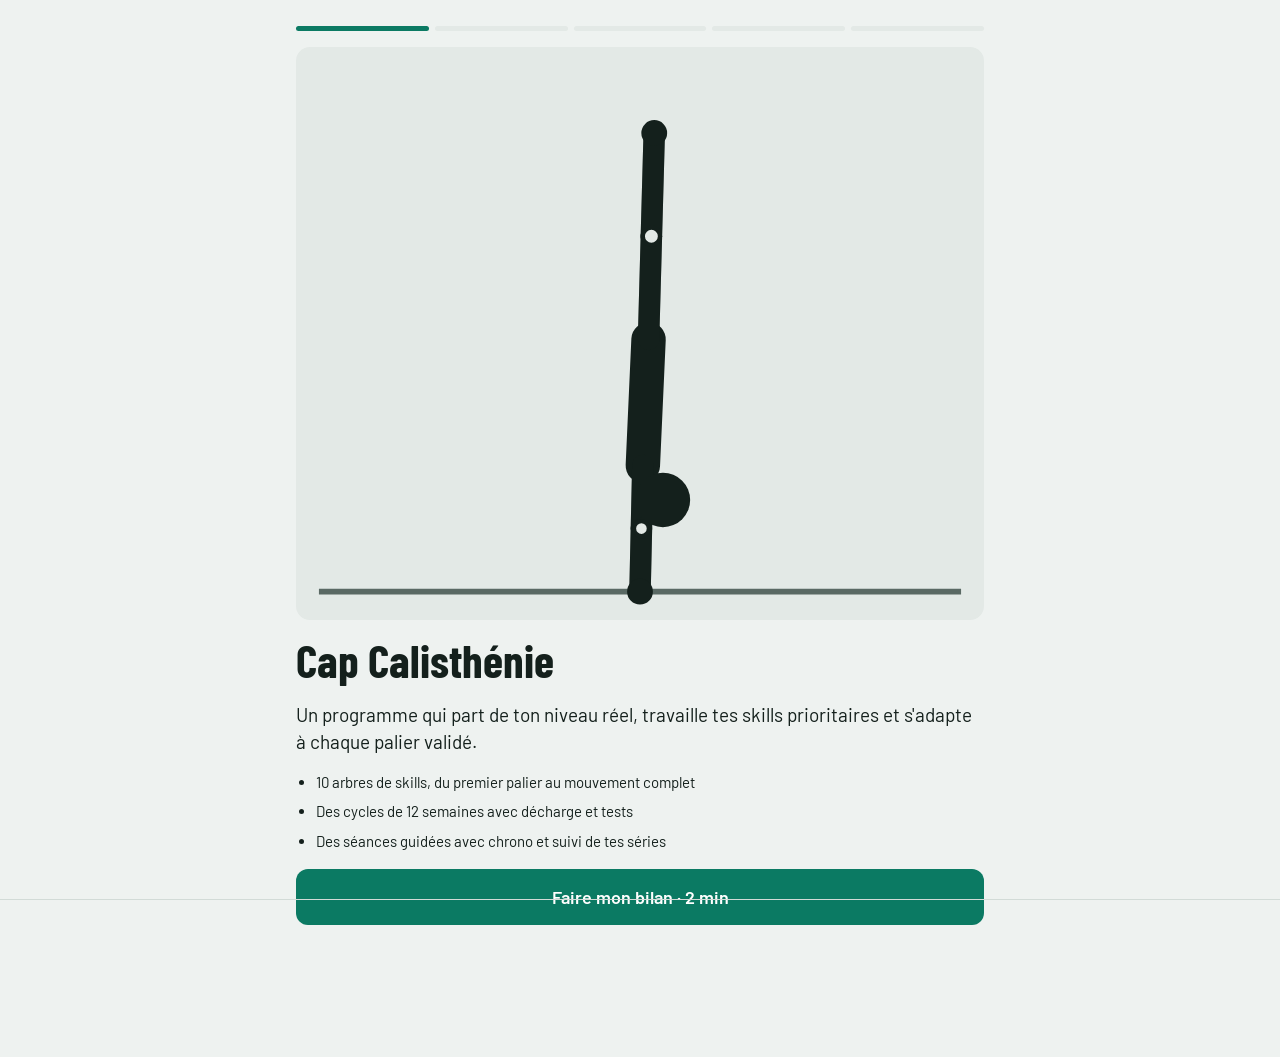
==== index.html @ 25a1e084 "Add animated companion pets with eggs and rarities 23 companions across six rarities (common to ulti" ====
<!doctype html>
<html lang="fr">
<head>
<meta charset="utf-8">
<meta name="viewport" content="width=device-width, initial-scale=1, viewport-fit=cover">
</head>
<body>
<title>Cap Calisthénie</title>
<meta name="description" content="Programme de calisthénie sur mesure : arbres de skills, cycles de 12 semaines et séances guidées.">
<link rel="preconnect" href="https://fonts.googleapis.com">
<link rel="preconnect" href="https://fonts.gstatic.com" crossorigin>
<link rel="stylesheet" href="https://fonts.googleapis.com/css2?family=Barlow+Condensed:wght@500;600;700&family=Barlow:wght@400;500;600&display=swap">
<style>
/* Thème : mode clair imposé, quel que soit le réglage de l'appareil.
   Layout : une colonne d'appli (max 720 px) centrée, barre d'onglets fixe en bas, écrans empilés en cartes. */
:root {
  --bg: #eef2f0; --surface: #ffffff; --sunk: #e3e9e6; --ink: #14201c; --muted: #5a6964; --line: #d2dbd7;
  --accent: #0b7a63; --accent-soft: #d5ece5; --on-accent: #ffffff; --warn: #b4532a; --warn-soft: #f6e3d9;
  --p1: #3f74c9; --p2: #0b8f75; --p3: #c98a1c; --p4: #cf4a3c; --p5: #7a4fc4;
  --font-display: "Barlow Condensed", "Arial Narrow", "Roboto Condensed", sans-serif;
  --font-body: "Barlow", "Segoe UI", system-ui, -apple-system, sans-serif;
  --r: 14px; --nav-h: 64px; --fig: var(--ink);
  color-scheme: light;
}
* { box-sizing: border-box; }
body { background: var(--bg); color: var(--ink); font-family: var(--font-body); font-size: 16px; line-height: 1.45; -webkit-tap-highlight-color: transparent; }
body.locked { overflow: hidden; }
h1, h2, h3 { font-family: var(--font-display); line-height: 1.05; margin: 0; text-wrap: balance; }
h1 { font-size: clamp(34px, 8vw, 46px); font-weight: 700; }
h2 { font-size: 28px; font-weight: 700; }
h3 { font-size: 21px; font-weight: 600; }
p { margin: 0; }
ul, ol { margin: 0; }
button { font: inherit; color: inherit; cursor: pointer; }
button:disabled { opacity: .4; cursor: default; }
:focus-visible { outline: 2px solid var(--accent); outline-offset: 2px; }
.num { font-family: var(--font-display); font-variant-numeric: tabular-nums; }
.muted { color: var(--muted); }
.small { font-size: 14px; }
.center { text-align: center; }
.eyebrow, .label { font-size: 12px; font-weight: 600; letter-spacing: .07em; text-transform: uppercase; color: var(--muted); }

#view { max-width: 720px; margin: 0 auto; padding-inline: 16px; padding-block: 18px calc(var(--nav-h) + 40px + env(safe-area-inset-bottom, 0px)); }
.screen { display: grid; gap: 18px; }
.screen.with-cta { padding-bottom: 90px; }
.top { display: grid; gap: 6px; }
.stack { display: grid; gap: 10px; align-content: start; }
.row-between { display: flex; justify-content: space-between; align-items: center; gap: 10px; flex-wrap: wrap; }
.card { background: var(--surface); border: 1px solid var(--line); border-radius: var(--r); padding: 16px; display: grid; gap: 12px; }
.card.left { text-align: left; }

/* Boutons */
.btn { border: 0; background: var(--accent); color: var(--on-accent); border-radius: 12px; padding: 11px 18px; font-weight: 600; font-size: 16px; }
.btn.big { padding: 15px 24px; font-size: 18px; }
.btn.small { padding: 7px 12px; font-size: 14px; border-radius: 9px; }
.btn.ghost { background: transparent; color: var(--ink); border: 1px solid var(--line); }
.btn.armed { background: var(--warn); color: #fff; border-color: var(--warn); }
.btn.danger { color: var(--warn); }
.link { border: 0; background: none; color: var(--accent); font-weight: 600; padding: 0; }
.back { justify-self: start; border: 0; background: none; color: var(--accent); font-weight: 600; font-size: 16px; padding: 4px 0; }
.icon-btn { width: 44px; height: 44px; flex: none; border-radius: 12px; border: 1px solid var(--line); background: var(--surface); font-size: 20px; display: grid; place-items: center; }
.icon-btn.armed { width: auto; padding: 0 12px; font-size: 14px; font-weight: 600; background: var(--warn); color: #fff; border-color: var(--warn); }
.ghost-sp { visibility: hidden; }
.hero-actions { display: flex; flex-wrap: wrap; gap: 10px; }
.cta { position: fixed; left: 0; right: 0; bottom: calc(var(--nav-h) + env(safe-area-inset-bottom, 0px)); padding: 12px 16px; display: flex; gap: 10px; justify-content: center; background: linear-gradient(transparent, var(--bg) 30%); z-index: 5; }
.cta .btn { white-space: nowrap; }
.cta .btn.big { flex: 0 1 420px; }
.cta .btn.ghost { background: var(--surface); }

/* Étiquettes (un seul composant) */
.tags { display: flex; flex-wrap: wrap; gap: 5px; }
.tag { display: inline-flex; align-items: center; font-size: 12px; font-weight: 600; padding: 2px 8px; border-radius: 6px; background: var(--sunk); color: var(--muted); white-space: nowrap; }
.tag.accent { background: var(--accent-soft); color: var(--accent); }
.tag.warn { background: var(--warn-soft); color: var(--warn); }
.tag.ok { background: var(--accent); color: var(--on-accent); }
.note-box { background: var(--accent-soft); border-radius: 10px; padding: 10px 12px; font-size: 14px; }

/* Puces de filtre */
.filters { display: flex; flex-wrap: wrap; gap: 6px; }
.chip-btn { border: 1px solid var(--line); background: var(--surface); border-radius: 99px; padding: 6px 13px; font-size: 14px; font-weight: 500; }
.chip-btn.on { background: var(--ink); border-color: var(--ink); color: var(--bg); }
.seg { display: inline-flex; padding: 3px; gap: 2px; background: var(--sunk); border-radius: 10px; justify-self: start; }
.seg button { white-space: nowrap; border: 0; background: transparent; border-radius: 8px; padding: 6px 14px; font-family: var(--font-display); font-size: 18px; font-weight: 600; color: var(--muted); }
.seg button.on { background: var(--surface); color: var(--ink); box-shadow: 0 1px 2px color-mix(in srgb, var(--ink) 15%, transparent); }

/* Figures */
.thumb { width: 64px; height: 54px; flex: none; border-radius: 10px; background: var(--sunk); overflow: hidden; }
.thumb.sm { width: 76px; height: 64px; }
.thumb.xs { width: 48px; height: 40px; border-radius: 8px; }
.thumb .fig { width: 100%; height: 100%; display: block; }
.big-fig { width: 100%; max-width: 100%; background: var(--sunk); border-radius: var(--r); overflow: hidden; }
.big-fig.card { padding: 0; }
.big-fig .fig { width: 100%; height: auto; aspect-ratio: 6 / 5; display: block; }
.fig .pr { stroke: var(--muted); stroke-width: 2; fill: none; }
.fig .prf { fill: var(--line); stroke: var(--muted); stroke-width: 1.5; }
.fig .lb { stroke: var(--fig); stroke-linecap: round; stroke-width: 7; opacity: .35; }
.fig .lf { stroke: var(--fig); stroke-linecap: round; stroke-width: 7; }
.fig .tr { stroke: var(--fig); stroke-linecap: round; stroke-width: 10; }
.fig .hd { fill: var(--fig); }
.fig .jf { fill: var(--fig); }
.fig .jb { fill: var(--fig); opacity: .35; }
.fig .jn { fill: var(--sunk); stroke: var(--fig); stroke-width: 1.5; }
.fig .lf, .fig .lb { stroke-width: 7.5; }
.fig .tr { stroke-width: 12; }
.segs { display: grid; grid-template-columns: repeat(var(--n), minmax(0, 1fr)); gap: 3px; }
.segs i { height: 6px; border-radius: 3px; background: var(--sunk); }
.segs i.on { background: var(--accent); }
.segs i.cur { background: repeating-linear-gradient(135deg, var(--accent) 0 3px, var(--accent-soft) 3px 6px); }

/* Aujourd'hui */
.weekstrip { display: grid; grid-template-columns: repeat(7, minmax(0, 1fr)); gap: 6px; }
.ws-day { border: 0; background: none; display: grid; justify-items: center; gap: 4px; padding: 4px 0; }
.ws-l { font-size: 12px; font-weight: 600; color: var(--muted); }
.ws-dot { width: 34px; height: 34px; border-radius: 50%; display: grid; place-items: center; font-size: 14px; font-weight: 700; color: var(--muted); background: transparent; }
.ws-day.train .ws-dot { background: var(--sunk); color: var(--ink); }
.ws-day.ok .ws-dot { background: var(--accent); color: var(--on-accent); }
.ws-day.today .ws-dot { box-shadow: 0 0 0 2px var(--bg), 0 0 0 4px var(--accent); }
.ws-day.today .ws-l { color: var(--accent); }
.hero { gap: 10px; border-color: color-mix(in srgb, var(--accent) 40%, var(--line)); }
.hero h2 { font-size: 34px; }
.hero.rest { border-color: var(--line); }
.mini { list-style: none; padding: 0; display: grid; gap: 0; border-top: 1px solid var(--line); }
.mini li { display: flex; justify-content: space-between; gap: 12px; padding: 8px 0; border-bottom: 1px solid var(--line); font-size: 15px; }
.mini li b { font-size: 18px; white-space: nowrap; }
.next { display: grid; gap: 6px; border-top: 1px solid var(--line); padding-top: 12px; }
.next > b { font-size: 18px; }
.prio-list { display: grid; gap: 8px; }
.prio, .tcard { display: flex; gap: 12px; align-items: center; text-align: left; border: 1px solid var(--line); background: var(--surface); border-radius: var(--r); padding: 10px; width: 100%; }
.prio-txt, .tc-txt { display: grid; gap: 3px; flex: 1; min-width: 0; }
.prio-txt b, .tc-txt b { font-size: 17px; }
.journal { padding-left: 18px; display: grid; gap: 4px; font-size: 15px; }

/* Plan */
.cycle { display: grid; grid-template-columns: repeat(12, minmax(0, 1fr)); gap: 3px; }
.cy { position: relative; height: 38px; border: 0; border-radius: 6px; padding: 0; background: color-mix(in srgb, var(--pc) 20%, var(--surface)); font-family: var(--font-display); font-size: 15px; font-weight: 600; color: var(--ink); }
.cy.dl { background: repeating-linear-gradient(135deg, color-mix(in srgb, var(--pc) 20%, var(--surface)) 0 4px, var(--surface) 4px 8px); }
.cy.sel { background: var(--pc); color: var(--surface); }
.cy.now::after { content: ""; position: absolute; left: 50%; bottom: -6px; width: 5px; height: 5px; margin-left: -2.5px; border-radius: 50%; background: var(--ink); }
.legend { display: flex; flex-wrap: wrap; gap: 4px 14px; font-size: 13px; color: var(--muted); }
.legend span { display: inline-flex; align-items: center; gap: 6px; }
.legend i { width: 11px; height: 11px; border-radius: 3px; background: var(--pc); display: inline-block; }
.legend i.stripe { background: repeating-linear-gradient(135deg, var(--muted) 0 2px, transparent 2px 4px); }
.phase-txt { display: grid; gap: 2px; }
.daylist { display: grid; gap: 6px; }
.dayrow { display: flex; align-items: center; gap: 12px; text-align: left; width: 100%; border: 1px solid var(--line); background: var(--surface); border-radius: 12px; padding: 12px; }
.dayrow.rest { background: transparent; border-style: dashed; padding: 8px 12px; }
.dayrow.today { border-color: var(--accent); box-shadow: inset 0 0 0 1px var(--accent); }
.dr-date { width: 54px; flex: none; display: grid; }
.dr-date b { font-family: var(--font-display); font-size: 18px; text-transform: uppercase; }
.dr-date span { font-size: 12px; color: var(--muted); }
.dr-main { flex: 1; min-width: 0; display: grid; gap: 2px; }
.dr-main b { font-size: 17px; }
.dr-main .small { overflow: hidden; text-overflow: ellipsis; white-space: nowrap; }
.dr-end { display: flex; align-items: center; gap: 8px; }
.chev { font-size: 22px; color: var(--muted); }

/* Lignes d'exercice */
.xlist { display: grid; gap: 8px; }
.xrow { background: var(--surface); border: 1px solid var(--line); border-radius: 12px; }
.xrow.defi { background: var(--accent-soft); border-color: transparent; }
.xrow summary { list-style: none; display: flex; gap: 12px; align-items: center; padding: 10px; cursor: pointer; }
.xrow summary::-webkit-details-marker { display: none; }
.xmain { flex: 1; min-width: 0; display: grid; gap: 3px; }
.xname { font-size: 16px; font-weight: 600; }
.last { font-size: 13px; color: var(--accent); font-weight: 500; }
.xdose { font-size: 24px; font-weight: 700; white-space: nowrap; text-align: right; }
.xmore { padding: 0 12px 12px 86px; display: grid; gap: 8px; font-size: 15px; }
.xmore ul { padding-left: 18px; }
.row-actions { display: flex; flex-wrap: wrap; gap: 8px; }

/* Skills */
.tree-grid { display: grid; grid-template-columns: repeat(auto-fill, minmax(300px, 1fr)); gap: 8px; }
.tcard.focus { border-color: var(--accent); }
.tree-hero { grid-template-columns: minmax(0, 1fr) minmax(0, 1fr); align-items: center; }
.std { display: grid; gap: 0; }
.std b { font-size: 26px; }
.steps { list-style: none; padding: 0; display: grid; gap: 6px; }
.steps li { display: flex; gap: 12px; align-items: center; background: var(--surface); border: 1px solid var(--line); border-radius: 12px; padding: 8px 10px; }
.steps li.ok { opacity: .7; }
.steps li.cur { border-color: var(--accent); box-shadow: inset 0 0 0 1px var(--accent); }
.st-txt { flex: 1; min-width: 0; display: grid; }

/* Exercices */
.search { width: 100%; font: inherit; padding: 12px 14px; border: 1px solid var(--line); border-radius: 12px; background: var(--surface); color: var(--ink); }
.ex-grid { display: grid; grid-template-columns: repeat(auto-fill, minmax(150px, 1fr)); gap: 8px; }
.ex-card { display: grid; gap: 4px; text-align: left; border: 1px solid var(--line); background: var(--surface); border-radius: 12px; padding: 8px 8px 10px; align-content: start; }
.ex-card .thumb { width: 100%; height: auto; aspect-ratio: 6 / 5; }
.ex-card b { font-size: 15px; line-height: 1.2; }
.cues-list { padding-left: 20px; display: grid; gap: 4px; }
.gloss { margin: 0; display: grid; gap: 2px; }
.gloss dt { font-weight: 600; margin-top: 8px; }
.gloss dd { margin: 0; color: var(--muted); font-size: 15px; }

/* Profil */
.field { display: grid; gap: 6px; }
.field-row { display: flex; flex-wrap: wrap; gap: 14px; }
.field input { font: inherit; padding: 9px 12px; border: 1px solid var(--line); border-radius: 10px; background: var(--surface); color: var(--ink); max-width: 200px; }
.how { padding-left: 20px; display: grid; gap: 8px; font-size: 15px; }

/* Bilan */
.onb { gap: 16px; padding-bottom: 20px; }
.onb-dots { display: flex; gap: 6px; }
.onb-dots i { height: 5px; flex: 1; border-radius: 3px; background: var(--sunk); }
.onb-dots i.on { background: var(--accent); }
.lead { font-size: 19px; }
.goal-grid { display: grid; grid-template-columns: repeat(auto-fill, minmax(150px, 1fr)); gap: 8px; }
.goal-card { position: relative; display: grid; gap: 4px; text-align: left; border: 2px solid var(--line); background: var(--surface); border-radius: 14px; padding: 8px 8px 10px; }
.goal-card .thumb { width: 100%; height: auto; aspect-ratio: 6 / 5; }
.goal-card.on { border-color: var(--accent); background: var(--accent-soft); }
.goal-card .tick { position: absolute; top: 8px; right: 8px; width: 26px; height: 26px; border-radius: 50%; background: var(--accent); color: var(--on-accent); display: grid; place-items: center; font-weight: 700; }
.opt-list { display: grid; gap: 8px; }
.opt { display: grid; gap: 2px; text-align: left; border: 2px solid var(--line); background: var(--surface); border-radius: 14px; padding: 14px; }
.opt.on { border-color: var(--accent); background: var(--accent-soft); }
.opt b { font-size: 18px; }
.lvl-pick { display: grid; gap: 8px; background: var(--surface); border: 1px solid var(--line); border-radius: var(--r); padding: 12px; }
.pick-row { display: flex; gap: 6px; overflow-x: auto; padding-bottom: 4px; scrollbar-width: thin; }
.pick { flex: none; display: grid; gap: 1px; text-align: left; border: 1px solid var(--line); background: var(--bg); border-radius: 10px; padding: 7px 10px; font-size: 14px; font-weight: 600; max-width: 170px; }
.pick small { font-size: 11px; font-weight: 400; color: var(--muted); }
.pick.below { background: var(--accent-soft); border-color: transparent; }
.pick.on { background: var(--accent); border-color: var(--accent); color: var(--on-accent); }
.pick.on small { color: var(--on-accent); }
.week-type { list-style: none; padding: 0; display: grid; gap: 4px; }
.week-type li { display: flex; justify-content: space-between; font-size: 15px; }

/* Barre d'onglets */
#nav { position: fixed; left: 0; right: 0; bottom: 0; z-index: 10; display: flex; justify-content: center; background: color-mix(in srgb, var(--surface) 92%, transparent); backdrop-filter: blur(10px); border-top: 1px solid var(--line); padding-bottom: env(safe-area-inset-bottom, 0px); }
.nav-btn { flex: 1 1 0; max-width: 140px; height: var(--nav-h); border: 0; background: none; display: grid; justify-items: center; align-content: center; gap: 3px; color: var(--muted); font-size: 12px; font-weight: 600; }
.nav-btn svg { width: 24px; height: 24px; fill: none; stroke: currentColor; stroke-width: 1.8; stroke-linecap: round; stroke-linejoin: round; }
.nav-btn.on { color: var(--accent); }

/* Séance guidée */
.player { position: fixed; inset: 0; z-index: 50; background: var(--bg); overflow-y: auto; padding: calc(env(safe-area-inset-top, 0px) + 10px) 16px calc(env(safe-area-inset-bottom, 0px) + 20px); }
.p-top { max-width: 640px; margin: 0 auto; display: flex; align-items: center; gap: 8px; }
.p-prog { flex: 1; display: grid; gap: 4px; justify-items: center; font-size: 15px; font-weight: 600; min-width: 0; }
.p-prog .bar { width: 100%; height: 5px; background: var(--sunk); border-radius: 99px; overflow: hidden; }
.p-prog .bar i { display: block; height: 100%; background: var(--accent); }
.p-body { max-width: 640px; margin: 0 auto; display: grid; gap: 12px; justify-items: center; text-align: center; padding-top: 12px; }
.p-stage { width: min(100%, 380px); }
.p-fig { width: 100%; height: auto; aspect-ratio: 6 / 5; background: var(--sunk); border-radius: 16px; display: block; }
.p-info { display: grid; gap: 3px; justify-items: center; }
.p-info h2 { font-size: clamp(26px, 6vw, 34px); }
.p-target { font-size: 22px; font-weight: 600; }
.p-ring { --p: 0; width: 140px; height: 140px; border-radius: 50%; display: grid; place-items: center;
  background: radial-gradient(closest-side, var(--bg) 84%, transparent 85%), conic-gradient(var(--accent) calc(var(--p) * 360deg), var(--sunk) 0); }
.p-ring.rest { background: radial-gradient(closest-side, var(--bg) 84%, transparent 85%), conic-gradient(var(--p3) calc(var(--p) * 360deg), var(--sunk) 0); }
.p-clock { font-size: 50px; font-weight: 700; }
.p-sub { font-weight: 600; min-height: 1.4em; }
.p-btns { display: flex; flex-wrap: wrap; gap: 10px; justify-content: center; }
.p-note { max-width: 46ch; }
.stepper { display: flex; align-items: center; gap: 16px; }
.stepper .icon-btn { width: 52px; height: 52px; font-size: 26px; }
.st-val { display: grid; justify-items: center; }
.st-val b { font-size: 46px; line-height: 1; }
.summary { text-align: center; }
.stats { display: grid; grid-template-columns: repeat(3, minmax(0, 1fr)); gap: 8px; width: 100%; }
.stats div { background: var(--surface); border: 1px solid var(--line); border-radius: 12px; padding: 12px 6px; display: grid; }
.stats b { font-size: 34px; line-height: 1; }
.stats span { font-size: 13px; color: var(--muted); }
.summary .card { width: 100%; }
.fb { display: grid; grid-template-columns: repeat(3, minmax(0, 1fr)); gap: 8px; width: 100%; }
.fb-btn { border: 2px solid var(--line); background: var(--surface); border-radius: 12px; padding: 10px 6px; display: grid; gap: 2px; }
.fb-btn.on { border-color: var(--accent); background: var(--accent-soft); }
.summary .stack { width: 100%; }

/* Transitions d'écran */
@keyframes rise { from { opacity: 0; transform: translateY(8px); } to { opacity: 1; transform: none; } }
#view > .screen { animation: rise .22s ease-out; }

/* Aujourd'hui : réglages et série */
.top.with-gear { position: relative; padding-right: 54px; }
.gear { position: absolute; top: 0; right: 0; }
.gear svg { width: 22px; height: 22px; fill: none; stroke: currentColor; stroke-width: 1.7; stroke-linecap: round; stroke-linejoin: round; }
.streak { justify-self: start; display: inline-flex; align-items: center; gap: 6px; font-weight: 600; font-size: 14px; color: var(--warn); background: var(--warn-soft); padding: 4px 10px 4px 6px; border-radius: 99px; }
.flame svg { width: 18px; height: 18px; fill: currentColor; display: block; }

/* Progrès */
.kpis { display: grid; grid-template-columns: repeat(auto-fit, minmax(140px, 1fr)); gap: 8px; }
.kpi { background: var(--surface); border: 1px solid var(--line); border-radius: var(--r); padding: 14px; display: grid; gap: 2px; }
.kpi b { font-size: 32px; line-height: 1; }
.kpi span { font-size: 13px; color: var(--muted); }
.cal { display: flex; gap: 6px; overflow-x: auto; }
.cal-days { display: grid; grid-template-rows: repeat(7, 16px); gap: 3px; font-size: 11px; color: var(--muted); }
.cal-grid { display: flex; gap: 3px; }
.cal-col { display: grid; grid-template-rows: repeat(7, 16px); gap: 3px; }
.cal i { width: 16px; height: 16px; border-radius: 4px; background: var(--sunk); display: block; }
.cal i.plan, .cal-legend i.plan { background: var(--surface); box-shadow: inset 0 0 0 1.5px var(--line); }
.cal i.on, .cal-legend i.on { background: var(--accent); box-shadow: none; }
.cal i.fut { opacity: .45; }
.cal i.today { outline: 2px solid var(--ink); outline-offset: 1px; }
.cal-legend { display: inline-flex; align-items: center; gap: 6px; font-size: 13px; color: var(--muted); }
.cal-legend i { width: 12px; height: 12px; border-radius: 3px; display: inline-block; }
.big-num { font-size: 34px; font-weight: 700; }
.big-num small { font-size: 15px; color: var(--muted); }
.chart-wrap { position: relative; }
.chart { width: 100%; height: auto; display: block; overflow: visible; }
.chart .grid { stroke: var(--line); stroke-width: 1; }
.chart .axis { fill: var(--muted); font-size: 11px; font-family: var(--font-body); }
.chart .target { stroke: var(--muted); stroke-width: 1.5; stroke-dasharray: 5 5; }
.chart .line { fill: none; stroke: var(--accent); stroke-width: 2; stroke-linejoin: round; stroke-linecap: round; }
.chart .dot { fill: var(--accent); stroke: var(--surface); stroke-width: 2; }
.chart .cross { stroke: var(--muted); stroke-width: 1; }
.tip { position: absolute; transform: translate(-50%, calc(-100% - 12px)); background: var(--ink); color: var(--bg); font-size: 13px; font-weight: 600; padding: 4px 8px; border-radius: 6px; white-space: nowrap; pointer-events: none; }
.tbl summary { cursor: pointer; color: var(--accent); font-weight: 600; font-size: 14px; }
.tbl table { width: 100%; border-collapse: collapse; margin-top: 6px; font-size: 14px; }
.tbl th, .tbl td { text-align: left; padding: 5px 4px; border-bottom: 1px solid var(--line); }
.tbl th { color: var(--muted); font-weight: 600; font-size: 12px; text-transform: uppercase; letter-spacing: .05em; }
.rec-list { display: grid; gap: 6px; }
.rec { display: flex; justify-content: space-between; gap: 12px; align-items: center; background: var(--surface); border: 1px solid var(--line); border-radius: 12px; padding: 10px 14px; }
.rec span { min-width: 0; }
.rec b { font-size: 22px; white-space: nowrap; }
.ach { display: grid; grid-template-columns: repeat(auto-fill, minmax(150px, 1fr)); gap: 8px; }
.ach-i { display: grid; gap: 2px; background: var(--surface); border: 1px solid var(--line); border-radius: 12px; padding: 12px; opacity: .55; }
.ach-i.on { opacity: 1; border-color: color-mix(in srgb, var(--p3) 60%, var(--line)); }
.medal { font-size: 22px; color: var(--muted); line-height: 1; }
.ach-i.on .medal { color: var(--p3); }
.hist summary { padding: 10px 12px; }
.hist-items { list-style: none; padding: 0 14px 12px; display: grid; gap: 4px; font-size: 14px; }
.hist-items li { display: flex; justify-content: space-between; gap: 10px; }

/* Fiche exercice */
.yt { justify-self: start; text-decoration: none; display: inline-flex; }
.faults li::marker { content: "✕  "; color: var(--warn); }

/* Réglages */
.switch-row { display: flex; justify-content: space-between; align-items: center; gap: 14px; padding: 4px 0; }
.switch-row > span { display: grid; gap: 2px; min-width: 0; }
.switch { appearance: none; width: 48px; height: 28px; flex: none; border-radius: 99px; background: var(--sunk); position: relative; cursor: pointer; transition: background .15s; border: 1px solid var(--line); margin: 0; }
.switch::after { content: ""; position: absolute; top: 2px; left: 2px; width: 22px; height: 22px; border-radius: 50%; background: var(--surface); box-shadow: 0 1px 2px color-mix(in srgb, var(--ink) 30%, transparent); transition: transform .15s; }
.switch:checked { background: var(--accent); border-color: var(--accent); }
.switch:checked::after { transform: translateX(20px); }
.restore { width: 100%; font: 13px/1.4 ui-monospace, Menlo, monospace; padding: 8px 10px; border: 1px solid var(--line); border-radius: 10px; background: var(--bg); color: var(--ink); resize: vertical; }

/* Motivation */
.player-card { display: flex; flex-wrap: wrap; justify-content: space-between; align-items: center; gap: 14px 20px; }
.pc-lv { display: flex; gap: 12px; align-items: center; flex: 1 1 220px; min-width: 0; }
.pc-txt { display: grid; gap: 3px; flex: 1; min-width: 0; }
.pc-txt b { font-family: var(--font-display); font-size: 22px; font-weight: 700; }
.lv-badge { width: 48px; height: 48px; flex: none; border-radius: 14px; display: grid; place-items: center; font-size: 26px; font-weight: 700; color: var(--on-accent); background: linear-gradient(135deg, var(--accent), color-mix(in srgb, var(--accent) 60%, var(--p1))); }
.lv-badge.big { width: 84px; height: 84px; font-size: 46px; border-radius: 22px; }
.xpbar { height: 8px; border-radius: 99px; background: var(--sunk); overflow: hidden; }
.xpbar i { display: block; height: 100%; border-radius: 99px; background: linear-gradient(90deg, var(--accent), color-mix(in srgb, var(--accent) 55%, var(--p3))); }
.pc-stats { display: flex; gap: 18px; }
.pc-stat { display: grid; justify-items: center; gap: 2px; }
.streak.big { display: inline-flex; align-items: center; gap: 4px; color: var(--warn); background: none; padding: 0; font-size: 26px; }
.streak.big .flame svg { width: 26px; height: 26px; }
.streak.big b { font-family: var(--font-display); font-size: 30px; line-height: 1; }
.ring-wrap { position: relative; width: 48px; height: 48px; }
.ring { width: 48px; height: 48px; display: block; }
.ring-bg { fill: none; stroke: var(--sunk); stroke-width: 6; }
.ring-fg { fill: none; stroke: var(--accent); stroke-width: 6; stroke-linecap: round; transition: stroke-dashoffset .4s; }
.ring-n { position: absolute; inset: 0; display: grid; place-items: center; font-size: 15px; }
.daily { display: flex; align-items: center; gap: 12px; flex-direction: row; border-color: color-mix(in srgb, var(--p3) 45%, var(--line)); }
.daily.ok { opacity: .7; }
.daily-txt { flex: 1; min-width: 0; display: grid; gap: 2px; }
.daily-txt b { font-size: 17px; }
.xp-gain { font-size: 22px; font-weight: 700; color: var(--accent); background: var(--accent-soft); padding: 4px 14px; border-radius: 99px; }
@media (prefers-reduced-motion: reduce) { .ring-fg { transition: none; } }

/* Compagnons */
.pet { position: relative; width: 96px; height: 96px; display: grid; place-items: center; flex: none; }
.pet.sm { width: 64px; height: 64px; } .pet.md { width: 88px; height: 88px; } .pet.xl { width: 180px; height: 180px; }
.pet-art { position: relative; z-index: 2; width: 100%; height: 100%; }
.pet-svg { width: 100%; height: 100%; display: block; overflow: visible; }
.pet-body, .pet-eyes, .pet-wing, .pet-flame, .pet-halo, .pet-orbit, .pet-tail, .pet-tent, .pet-dust, .pet-rune, .pet-zzz, .pet-cape { transform-box: fill-box; transform-origin: center; }
.pet-body { transform-origin: 50% 100%; }
.a-bob { animation: p-bob 2.4s ease-in-out infinite; }
.a-hop { animation: p-hop 1.6s ease-in-out infinite; }
.a-float { animation: p-float 3s ease-in-out infinite; }
.a-spin { animation: p-spin 4s ease-in-out infinite; transform-origin: 50% 60%; }
.a-pushup { animation: p-push 1.8s ease-in-out infinite; }
.a-flip { animation: p-flip 4.5s ease-in-out infinite; transform-origin: 50% 60%; }
.a-handstand { animation: p-hand 3s ease-in-out infinite; transform-origin: 50% 60%; }
.a-sleep { animation: p-breath 3.6s ease-in-out infinite; }
@keyframes p-bob { 0%,100% { transform: translateY(0) scale(1,1); } 50% { transform: translateY(-3px) scale(1.02,.98); } }
@keyframes p-hop { 0%,60%,100% { transform: translateY(0) scale(1,1); } 70% { transform: translateY(0) scale(1.08,.9); } 82% { transform: translateY(-14px) scale(.95,1.06); } 92% { transform: translateY(0) scale(1.05,.95); } }
@keyframes p-float { 0%,100% { transform: translateY(-4px); } 50% { transform: translateY(-12px); } }
@keyframes p-spin { 0%,70% { transform: rotate(0) translateY(-4px); } 85% { transform: rotate(200deg) translateY(-10px); } 100% { transform: rotate(360deg) translateY(-4px); } }
@keyframes p-push { 0%,100% { transform: scale(1,1); } 50% { transform: scale(1.08,.86); } }
@keyframes p-flip { 0%,65% { transform: translateY(0) rotate(0); } 75% { transform: translateY(-26px) rotate(-180deg); } 85% { transform: translateY(-10px) rotate(-320deg); } 100% { transform: translateY(0) rotate(-360deg); } }
@keyframes p-hand { 0%,100% { transform: rotate(180deg) translateY(2px); } 50% { transform: rotate(176deg) translateY(-4px); } }
@keyframes p-breath { 0%,100% { transform: scale(1,1); } 50% { transform: scale(1.03,.97); } }
.pet-eyes { animation: p-blink 4.2s infinite; }
@keyframes p-blink { 0%,94%,100% { transform: scaleY(1); } 96% { transform: scaleY(.1); } }
.r-common .pet-eyes { animation: none; }
.pet-wing-l { animation: p-flapL .5s ease-in-out infinite; transform-origin: 100% 60%; } .pet-wing-r { animation: p-flapR .5s ease-in-out infinite; transform-origin: 0% 60%; }
@keyframes p-flapL { 50% { transform: rotate(16deg); } } @keyframes p-flapR { 50% { transform: rotate(-16deg); } }
.pet-flame { animation: p-flick .35s ease-in-out infinite alternate; transform-origin: 50% 100%; }
@keyframes p-flick { to { transform: scale(.9, 1.12) skewX(4deg); } }
.pet-tail { animation: p-tail 1.4s ease-in-out infinite; transform-origin: 0% 100%; } @keyframes p-tail { 50% { transform: rotate(-12deg); } }
.pet-tent { animation: p-tent 1.6s ease-in-out infinite; } @keyframes p-tent { 50% { transform: scaleX(1.06) translateY(1px); } }
.pet-halo { animation: p-halo 2s ease-in-out infinite; } @keyframes p-halo { 50% { transform: translateY(-3px); opacity: .7; } }
.pet-orbit { animation: p-orbit 6s linear infinite; transform-origin: 50% 61%; transform-box: view-box; } @keyframes p-orbit { to { transform: rotate(360deg); } }
.pet-dust { animation: p-dust 2.4s ease-in-out infinite; } @keyframes p-dust { 50% { opacity: .2; transform: translateY(-4px); } }
.pet-rune { animation: p-rune 1.6s ease-in-out infinite; } @keyframes p-rune { 50% { opacity: .3; } }
.pet-zzz { animation: p-zzz 2.4s ease-in-out infinite; } @keyframes p-zzz { 0% { opacity: 0; transform: translate(0, 4px); } 50% { opacity: 1; } 100% { opacity: 0; transform: translate(6px, -8px); } }
/* Raretés : plus c'est rare, plus c'est stylé */
.r-rare .pet-art { filter: drop-shadow(0 0 6px color-mix(in srgb, #2f7fd8 45%, transparent)); }
.r-epic .pet-art { filter: drop-shadow(0 0 10px color-mix(in srgb, #8a4fd8 60%, transparent)); }
.r-legendary .pet-art { filter: drop-shadow(0 0 12px rgba(255, 196, 60, .8)); }
.r-mythic .pet-art { filter: drop-shadow(0 0 14px rgba(255, 80, 60, .85)); }
.r-ultimate .pet-art { animation: p-holo 4s linear infinite; }
@keyframes p-holo { 0% { filter: drop-shadow(0 0 14px #ff4fd8) hue-rotate(0deg); } 100% { filter: drop-shadow(0 0 14px #ff4fd8) hue-rotate(360deg); } }
.pet-aura { position: absolute; inset: 6%; border-radius: 50%; z-index: 1; opacity: .55; filter: blur(6px); animation: p-aura 5s linear infinite; }
.r-legendary .pet-aura { background: conic-gradient(from 0deg, #ffd34d, transparent 30%, #ff9f1c, transparent 70%, #ffd34d); }
.r-mythic .pet-aura { background: conic-gradient(from 0deg, #ff4b3a, transparent 25%, #ffb02e, transparent 55%, #ff4b3a 80%, transparent); opacity: .7; }
.r-ultimate .pet-aura { background: conic-gradient(#ff4fd8, #5cc8ff, #7dff9a, #ffe75c, #ff4fd8); opacity: .65; animation-duration: 3s; }
@keyframes p-aura { to { transform: rotate(360deg); } }
.spark { position: absolute; z-index: 3; width: 5px; height: 5px; border-radius: 50%; left: calc(14% + var(--i) * 8%); bottom: 18%; opacity: 0; animation: p-spark 2.4s ease-in infinite; animation-delay: calc(var(--i) * .27s); pointer-events: none; }
.r-epic .spark { background: #c9a6ff; } .r-legendary .spark { background: #ffd34d; } .r-mythic .spark { background: #ff8a3d; width: 6px; height: 6px; }
.r-ultimate .spark { background: #fff; box-shadow: 0 0 6px #ff4fd8, 0 0 10px #5cc8ff; }
@keyframes p-spark { 0% { opacity: 0; transform: translateY(0) scale(.6); } 25% { opacity: 1; } 100% { opacity: 0; transform: translateY(-70px) scale(1.2); } }
.shiny .pet-art::after { content: "✦"; position: absolute; top: 4%; right: 8%; color: #ffd34d; font-size: 18px; animation: p-halo 1.6s ease-in-out infinite; }
.silhouette .pet-svg { filter: brightness(0) opacity(.18); }
.silhouette .pet-body { animation: none; }
/* Carte joueur, album, éclosion */
.pc-pet { position: relative; display: flex; align-items: center; gap: 10px; border: 0; background: var(--bg); border-radius: 16px; padding: 4px 12px 4px 4px; width: 100%; text-align: left; color: var(--ink); }
.pc-pet .bubble { font-size: 14px; line-height: 1.3; }
.pc-pet .pc-egg { width: 64px; height: 64px; }
.egg-badge { position: absolute; top: 4px; left: 58px; background: var(--warn); color: #fff; border-radius: 99px; min-width: 22px; height: 22px; padding: 0 6px; display: grid; place-items: center; font-size: 13px; font-weight: 700; box-shadow: 0 0 0 2px var(--surface); }
.profile-pet { width: auto; background: none; padding: 0; }
.pets-hero { display: flex; align-items: center; gap: 18px; flex-wrap: wrap; justify-content: center; text-align: left; background: radial-gradient(circle at 30% 40%, var(--accent-soft), var(--surface) 70%); }
.pets-hero .stack { flex: 1; min-width: 200px; }
.egg-count { display: inline-flex; align-items: center; gap: 6px; }
.egg-count b { font-family: var(--font-display); font-size: 24px; }
.egg-ic svg { width: 20px; height: 20px; display: block; fill: #fff8ec; stroke: var(--warn); stroke-width: 1.6; }
.rar-tag { display: inline-block; font-family: var(--font-display); font-size: 16px; font-weight: 700; letter-spacing: .04em; text-transform: uppercase; color: #fff; background: var(--rc); padding: 2px 10px; border-radius: 6px; }
.rar-tag.small { font-size: 12px; padding: 1px 7px; }
.album { display: grid; grid-template-columns: repeat(auto-fill, minmax(118px, 1fr)); gap: 8px; }
.album-item { display: grid; gap: 2px; justify-items: center; text-align: center; background: var(--surface); border: 1px solid var(--line); border-radius: 14px; padding: 8px 6px 10px; }
.album-item.on { border-color: var(--accent); box-shadow: inset 0 0 0 1px var(--accent); }
.album-item b { font-size: 14px; line-height: 1.15; }
.album-item.unknown { opacity: .75; }
.stars { color: #e0a21a; font-size: 13px; letter-spacing: 1px; }
.big-egg { width: 120px; }
.egg { width: 140px; }
.egg-svg { width: 100%; height: auto; display: block; overflow: visible; }
.p-pet { position: fixed; right: 12px; bottom: calc(env(safe-area-inset-bottom, 0px) + 12px); z-index: 52; pointer-events: none; }
.p-pet.cheer .pet { animation: p-cheer .6s ease-out; }
@keyframes p-cheer { 30% { transform: translateY(-22px) rotate(-8deg); } 60% { transform: translateY(0) rotate(6deg); } }
.hatch { position: fixed; inset: 0; z-index: 80; display: grid; place-items: center; padding: 20px 16px; overflow-y: auto; background: radial-gradient(circle at 50% 45%, color-mix(in srgb, var(--rc, #fff) 30%, #1b1f2b), #10131c 70%); color: #fff; }
.hatch.r-common { --rc: #8a9590; } .hatch.r-rare { --rc: #2f7fd8; } .hatch.r-epic { --rc: #8a4fd8; } .hatch.r-legendary { --rc: #e0a21a; } .hatch.r-mythic { --rc: #e2483a; } .hatch.r-ultimate { --rc: #ff4fd8; }
.hatch-stage { position: relative; z-index: 2; display: grid; justify-items: center; width: 100%; }
.hatch .egg { cursor: pointer; animation: egg-wobble 1.9s ease-in-out forwards; }
.hatch.r-legendary .egg, .hatch.r-mythic .egg, .hatch.r-ultimate .egg { animation-duration: 2.6s; filter: drop-shadow(0 0 18px var(--rc)); }
.egg-crack { opacity: 0; animation: egg-crack 1.9s forwards; }
@keyframes egg-wobble { 0% { transform: rotate(0) scale(.8); } 15% { transform: rotate(-8deg) scale(1); } 30% { transform: rotate(8deg); } 45% { transform: rotate(-12deg); } 60% { transform: rotate(12deg); } 75% { transform: rotate(-16deg) scale(1.05); } 90% { transform: rotate(16deg) scale(1.1); } 100% { transform: rotate(0) scale(1.2); } }
@keyframes egg-crack { 0%,55% { opacity: 0; } 70%,100% { opacity: 1; } }
.hatch-flash { position: absolute; inset: 0; background: var(--rc); opacity: 0; pointer-events: none; z-index: 1; }
.hatch.revealed .hatch-flash { animation: flash .7s ease-out; }
@keyframes flash { 0% { opacity: .9; } 100% { opacity: 0; } }
.hatch-skip { position: absolute; top: calc(env(safe-area-inset-top, 0px) + 14px); right: 14px; z-index: 3; color: #fff; border-color: rgba(255,255,255,.4); }
.hatch-card { display: grid; gap: 10px; justify-items: center; text-align: center; max-width: 420px; animation: pop .4s cubic-bezier(.2, 1.4, .4, 1); }
.hatch-card h2 { font-size: 34px; color: #fff; }
.hatch-card .muted { color: rgba(255,255,255,.75); }
.hatch-card .btn.ghost { color: #fff; border-color: rgba(255,255,255,.4); }
.hatch-card.multi { max-width: 640px; width: 100%; }
.multi-grid { display: grid; grid-template-columns: repeat(auto-fill, minmax(104px, 1fr)); gap: 8px; width: 100%; }
.multi-item { display: grid; gap: 3px; justify-items: center; background: rgba(255,255,255,.08); border-radius: 12px; padding: 8px 4px; }
.multi-item b { font-size: 13px; }
.multi-item.new { box-shadow: inset 0 0 0 2px var(--rc, #fff); }
@media (prefers-reduced-motion: reduce) {
  .pet *, .pet, .spark, .pet-aura, .hatch .egg, .egg-crack, .hatch-card, .p-pet.cheer .pet { animation: none !important; }
  .egg-crack { opacity: 1; }
}

/* Craie, avatar, boutique */
.chalk { display: inline-flex; align-items: center; gap: 4px; font-weight: 700; }
.chalk-ic svg { width: 16px; height: 16px; display: block; fill: color-mix(in srgb, var(--surface) 70%, var(--accent)); stroke: var(--accent); stroke-width: 1.6; stroke-linejoin: round; }
.chalk b { font-family: var(--font-display); font-size: 17px; }
.chalk.big .chalk-ic svg { width: 30px; height: 30px; }
.chalk.big b { font-size: 40px; line-height: 1; }
.chalk.gain { background: var(--accent-soft); padding: 3px 12px; border-radius: 99px; }
.chalk.gain b { font-size: 20px; }
.avatar { position: relative; width: 52px; height: 52px; flex: none; border-radius: 50%; background: var(--sunk); box-shadow: 0 0 0 3px var(--surface), 0 0 0 6px var(--frame, transparent); overflow: visible; }
.avatar .fig { width: 100%; height: 100%; border-radius: 50%; display: block; }
.avatar.big { width: 104px; height: 104px; box-shadow: 0 0 0 4px var(--surface), 0 0 0 9px var(--frame, transparent); }
.lv-mini { position: absolute; right: -6px; bottom: -6px; min-width: 24px; height: 24px; padding: 0 6px; border-radius: 99px; display: grid; place-items: center; font-size: 14px; font-weight: 700; background: var(--accent); color: var(--on-accent); box-shadow: 0 0 0 2px var(--surface); }
.shop-btn { display: inline-flex; align-items: center; gap: 10px; border: 1px solid var(--line); background: var(--bg); border-radius: 99px; padding: 6px 14px; font-weight: 600; font-size: 14px; color: var(--ink); }
.profile-card { display: flex; gap: 22px; align-items: center; flex-wrap: wrap; padding: 22px 18px; }
.profile-card .stack { flex: 1; min-width: 200px; justify-items: start; }
.pseudo { font: 700 26px/1.1 var(--font-display); border: 0; border-bottom: 2px dashed var(--line); background: transparent; color: var(--ink); padding: 2px 0; width: 100%; max-width: 320px; }
.pseudo:focus { outline: none; border-bottom-color: var(--accent); }
.wallet { gap: 8px; }
.freeze { display: flex; gap: 14px; align-items: center; justify-content: space-between; flex-wrap: wrap; border-color: color-mix(in srgb, var(--p1) 40%, var(--line)); }
.freeze .stack { flex: 1; min-width: 200px; gap: 2px; }
.freeze .btn .chalk-ic svg, .shop-item .btn .chalk-ic svg { fill: transparent; stroke: currentColor; }
.shop-grid { display: grid; grid-template-columns: repeat(auto-fill, minmax(130px, 1fr)); gap: 8px; }
.shop-item { display: grid; gap: 6px; justify-items: center; text-align: center; background: var(--surface); border: 1px solid var(--line); border-radius: 14px; padding: 12px 8px; align-content: start; }
.shop-item.on { border-color: var(--accent); box-shadow: inset 0 0 0 1px var(--accent); }
.shop-item b { font-size: 14px; line-height: 1.2; min-height: 2.4em; display: grid; place-items: center; }
.shop-item .btn { display: inline-flex; align-items: center; gap: 4px; }
.shop-item .btn b, .freeze .btn b { font-size: 15px; min-height: 0; color: inherit; }
.btn.poor { opacity: .55; }
.sw { width: 54px; height: 54px; border-radius: 50%; display: grid; place-items: center; background: var(--sunk); font-size: 22px; color: var(--accent); }
.ring-sw { background: var(--sunk); box-shadow: inset 0 0 0 6px var(--frame); }
.title-sw { font-family: var(--font-display); font-weight: 700; }
.bg-sw { border: 1px solid var(--line); background-color: var(--bg); }
body.bg-grille, .bg-sw.bg-grille { background-image: linear-gradient(color-mix(in srgb, var(--accent) 9%, transparent) 1px, transparent 1px), linear-gradient(90deg, color-mix(in srgb, var(--accent) 9%, transparent) 1px, transparent 1px); background-size: 24px 24px; }
body.bg-points, .bg-sw.bg-points { background-image: radial-gradient(color-mix(in srgb, var(--accent) 22%, transparent) 1.4px, transparent 1.6px); background-size: 18px 18px; }
.bg-sw.bg-grille, .bg-sw.bg-points { background-size: 10px 10px; }

/* Lieux */
.place-row { display: flex; align-items: center; justify-content: space-between; gap: 10px; flex-wrap: wrap; }
.place-note { display: grid; gap: 6px; }
.place-note .swap { display: grid; gap: 8px; border-top: 1px solid color-mix(in srgb, var(--accent) 25%, transparent); padding-top: 8px; }
.place-note .btn { justify-self: start; }
.tag.home { background: var(--warn-soft); color: var(--warn); }
.eq-grid { display: grid; grid-template-columns: minmax(0, 1fr) auto auto; gap: 10px 18px; align-items: center; }
.eq-head { font-size: 13px; text-align: center; }
.eq-grid .switch { justify-self: center; }
.eq-days { display: grid; gap: 8px; }
.eq-day { display: flex; justify-content: space-between; align-items: center; gap: 10px; flex-wrap: wrap; }

/* Sources */
.why { list-style: none; padding: 0; display: grid; gap: 12px; }
.why li { display: grid; gap: 2px; font-size: 15px; padding-left: 12px; border-left: 3px solid var(--accent-soft); }
.why a { color: var(--accent); font-weight: 600; font-size: 14px; text-decoration: none; }

/* Célébration */
.celebrate { position: fixed; inset: 0; z-index: 70; background: color-mix(in srgb, var(--bg) 92%, transparent); backdrop-filter: blur(6px); display: grid; place-items: center; padding: 20px 16px; overflow-y: auto; }
.confetti { position: fixed; inset: 0; pointer-events: none; }
.cel-card { position: relative; max-width: 420px; width: 100%; display: grid; gap: 12px; justify-items: center; text-align: center; background: var(--surface); border: 1px solid var(--line); border-radius: 20px; padding: 24px 20px; animation: pop .35s cubic-bezier(.2, 1.4, .4, 1); }
.cel-card h1 { font-size: 40px; color: var(--accent); }
.cel-next { display: grid; gap: 4px; justify-items: center; width: 100%; }
.cel-next .big-fig { max-width: 240px; }
@keyframes pop { from { transform: scale(.85); opacity: 0; } to { transform: none; opacity: 1; } }
@media (prefers-reduced-motion: reduce) { #view > .screen, .cel-card { animation: none; } .switch, .switch::after { transition: none; } }

.toast { position: fixed; left: 50%; bottom: calc(var(--nav-h) + 92px + env(safe-area-inset-bottom, 0px)); transform: translate(-50%, 20px); opacity: 0; pointer-events: none; z-index: 60;
  background: var(--ink); color: var(--bg); padding: 10px 16px; border-radius: 10px; font-weight: 600; font-size: 15px; transition: opacity .2s, transform .2s; max-width: calc(100% - 32px); }
.toast.show { opacity: 1; transform: translate(-50%, 0); }

@media (max-width: 520px) {
  .tree-hero { grid-template-columns: 1fr; }
  .xmore { padding-left: 12px; }
  .xdose { font-size: 21px; }
  .tree-grid { grid-template-columns: 1fr; }
}
@media (prefers-reduced-motion: reduce) { .toast { transition: none; } }
</style>

<main id="view"></main>
<nav id="nav" aria-label="Navigation principale"></nav>

<script>
/* ---------- Exercices : poses (coordonnées viewBox 240×200, sol y=190) ---------- */
const EX = {
  wrists: {
    name: "Préparation poignets", short: "Bascule à quatre pattes",
    desc: "À quatre pattes, mains sous les épaules, doigts écartés. Bascule doucement les épaules au-delà des doigts puis reviens.",
    cues: ["Doigts bien écartés, pression dans le bout des doigts", "Bras tendus, mouvement lent", "Ajoute 10 rotations de poignets avant"],
    props: [],
    poses: [
      { h:[100,190], e:[101,168], s:[102,146], p:[146,148], k:[150,190], f:[188,190], hd:[90,141] },
      { h:[100,190], e:[94,170], s:[88,150], p:[134,150], k:[150,190], f:[188,190], hd:[76,145] }
    ],
    seq: [[0,.4,1.2],[1,.6,1.2]]
  },
  bearCrawl: {
    name: "Bear crawl", short: "Marche de l'ours",
    desc: "À quatre pattes, genoux décollés de 3 cm du sol. Avance main droite et pied gauche en même temps, puis l'autre côté, sans que les genoux ne remontent. Gainage, épaules et poignets en un seul exercice.",
    cues: ["Genoux à 3 cm du sol tout du long", "Dos plat : un verre d'eau ne tomberait pas", "Petits pas, avant puis arrière"],
    props: [],
    poses: [
      { h:[90,190], e:[93,170], s:[96,150], h2:[104,190], e2:[100,170], p:[142,154], k:[146,182], f:[180,190], k2:[152,182], f2:[186,190], hd:[84,146] },
      { h:[90,190], e:[93,170], s:[95,150], h2:[88,183], e2:[94,168], p:[141,154], k:[142,180], f:[172,183], k2:[152,182], f2:[186,190], hd:[83,146] },
      { h:[78,183], e:[88,168], s:[95,150], h2:[104,190], e2:[100,170], p:[141,154], k:[146,182], f:[180,190], k2:[148,180], f2:[178,183], hd:[83,146] }
    ],
    seq: [[0,.1,.4],[1,.1,.4],[0,.1,.4],[2,.1,.4]]
  },
  kickup: {
    name: "Entrées en handstand", short: "Kick-up contrôlé",
    desc: "Fente avant, bras tendus au-dessus de la tête, pose les mains et lance une jambe pour monter. Le but est d'arriver doucement à la verticale, sans dépasser.",
    cues: ["Mains à une main-largeur de ton pied avant", "Jambe arrière tendue qui mène le mouvement", "Moins d'élan qu'on croit : tu dois pouvoir t'arrêter en haut"],
    props: [],
    poses: [
      { h:[112,28], e:[106,51], s:[100,74], p:[98,118], k:[97,154], f:[96,190], hd:[101,60], k2:[97,154], f2:[96,190] },
      { h:[150,190], e:[148,168], s:[146,146], p:[110,124], k:[118,158], f:[112,190], hd:[156,152], k2:[84,108], f2:[56,92] },
      { h:[150,190], e:[150,168], s:[150,146], p:[150,102], k:[150,66], f:[150,30], hd:[157,158], k2:[150,66], f2:[150,30] }
    ],
    seq: [[0,.6,.7],[1,0,.6],[2,1.2,.6],[1,0,.7]]
  },
  wallChest: {
    name: "Handstand face au mur", short: "Ventre au mur",
    desc: "Monte en marchant les pieds au mur, ventre vers le mur, mains à 10–20 cm du mur. Seuls les orteils touchent. C'est l'exercice qui construit l'alignement.",
    cues: ["Pousse le sol, épaules aux oreilles", "Côtes rentrées, fesses serrées, corps droit", "Regarde entre tes mains, pas loin devant"],
    props: [{ wall: 146 }],
    poses: [
      { h:[124,190], e:[125,168], s:[126,146], p:[132,102], k:[137,66], f:[142,32], hd:[133,157] },
      { h:[124,190], e:[125,167], s:[126,143], p:[132,100], k:[137,64], f:[142,30], hd:[133,155] }
    ],
    seq: [[0,.6,1],[1,.6,1]]
  },
  wallWalk: {
    name: "Wall walk", short: "Montée au mur",
    desc: "En planche, pieds contre le mur. Monte les pieds sur le mur en reculant les mains jusqu'à être presque collé, puis redescends en contrôle.",
    cues: ["Gainage de planche tout du long", "Petits pas de mains", "Redescends aussi lentement que tu montes"],
    props: [{ wall: 200 }],
    poses: [
      { h:[90,190], e:[91,170], s:[92,150], p:[140,166], k:[170,176], f:[196,188], hd:[80,146] },
      { h:[130,190], e:[132,170], s:[134,150], p:[168,138], k:[186,120], f:[197,96], hd:[122,154] },
      { h:[176,190], e:[177,168], s:[178,146], p:[184,102], k:[190,66], f:[196,32], hd:[185,157] }
    ],
    seq: [[0,.6,1.1],[1,0,1.1],[2,.9,1.1],[1,0,1.1]]
  },
  shoulderTap: {
    name: "Shoulder taps au mur", short: "Transfert de poids",
    desc: "En handstand face au mur, décolle une main pour toucher l'épaule opposée, repose, change de côté. Apprend à charger une épaule et à corriger.",
    cues: ["Transfère le poids avant de décoller la main", "Le bassin bouge le moins possible", "Compte 1 répétition par main"],
    props: [{ wall: 146 }],
    poses: [
      { h:[124,190], e:[125,168], s:[126,146], p:[132,102], k:[137,66], f:[142,32], hd:[133,157] },
      { h:[124,190], e:[125,168], s:[125,146], p:[131,102], k:[136,66], f:[142,32], hd:[132,157], e2:[136,166], h2:[129,150] }
    ],
    seq: [[0,.4,.5],[1,.4,.5]]
  },
  heelPull: {
    name: "Décollés de talons", short: "Équilibre dos au mur",
    desc: "Dos au mur, talons posés. Décolle les talons du mur en appuyant dans les doigts et tiens l'équilibre le plus longtemps possible avant de reposer.",
    cues: ["C'est les doigts qui ramènent le corps, pas les jambes", "Décolle doucement, sans élan", "Corps aligné dès que les pieds quittent le mur"],
    props: [{ wall: 88 }],
    poses: [
      { h:[112,190], e:[112,168], s:[112,146], p:[104,104], k:[97,68], f:[92,32], hd:[119,158] },
      { h:[112,190], e:[112,168], s:[112,146], p:[111,102], k:[111,66], f:[111,30], hd:[119,158] }
    ],
    seq: [[0,.6,1],[1,1.4,1]]
  },
  hsFree: {
    name: "Handstand libre", short: "Tenue sans appui",
    desc: "Le mouvement cible. Monte, cherche la ligne droite et tiens. Les corrections se font avec les doigts (vers l'avant) et la paume (vers l'arrière).",
    cues: ["Pousse le sol, bras verrouillés", "Corps gainé, côtes rentrées, fesses serrées", "Si tu tombes en avant : rotation et sortie en roue"],
    props: [],
    poses: [
      { h:[120,190], e:[120,168], s:[120,146], p:[120,102], k:[120,66], f:[120,30], hd:[127,158] },
      { h:[120,190], e:[120.5,168], s:[121,146], p:[123,102], k:[124,66], f:[125,30], hd:[128,158] }
    ],
    seq: [[0,.2,1.6],[1,.2,1.6]]
  },
  pike: {
    name: "Pike push-up", short: "Pompe en V",
    desc: "Corps en V inversé, hanches hautes. Descends la tête devant les mains pour former un triangle, puis repousse. Premier pas vers le HSPU.",
    cues: ["Hanches au-dessus des épaules", "Tête qui va devant les mains, pas entre", "Coudes à 45°, pas écartés à plat"],
    props: [],
    poses: [
      { h:[80,190], e:[92,170], s:[104,152], p:[130,116], k:[146,152], f:[162,190], hd:[97,162] },
      { h:[80,190], e:[98,180], s:[88,170], p:[122,126], k:[142,158], f:[162,190], hd:[80,180] }
    ],
    seq: [[0,.4,1.2],[1,.2,.9]]
  },
  pikeBox: {
    name: "Pike push-up pieds surélevés", short: "Pieds sur une box",
    desc: "Même mouvement que le pike push-up, pieds sur une chaise ou une box. Le buste est plus vertical, donc plus proche du HSPU.",
    cues: ["Plus les pieds sont hauts, plus c'est dur", "Garde les hanches au-dessus des épaules", "Touche légèrement le sol avec la tête"],
    props: [{ box: [150, 150, 52, 40] }],
    poses: [
      { h:[80,190], e:[89,170], s:[98,148], p:[116,104], k:[144,124], f:[172,150], hd:[93,159] },
      { h:[80,190], e:[98,182], s:[86,170], p:[106,130], k:[140,136], f:[172,150], hd:[81,181] }
    ],
    seq: [[0,.4,1.2],[1,.2,.9]]
  },
  hspuNeg: {
    name: "HSPU négatif", short: "Descente lente au mur",
    desc: "Dos au mur, descends la tête au sol le plus lentement possible (5 à 8 s), puis redescends les pieds et remonte. La phase excentrique construit la force.",
    cues: ["Tête sur un coussin plié", "Descente régulière, pas de chute à la fin", "Coudes légèrement vers l'avant, pas sur les côtés"],
    props: [{ wall: 88 }, { pad: [108, 186, 26, 4] }],
    poses: [
      { h:[112,190], e:[112,168], s:[112,146], p:[104,104], k:[97,68], f:[92,32], hd:[119,158] },
      { h:[112,190], e:[100,178], s:[112,168], p:[103,126], k:[96,90], f:[92,54], hd:[119,178] }
    ],
    seq: [[0,.6,3.2],[1,.4,.6]]
  },
  hspu: {
    name: "HSPU au mur", short: "Handstand push-up dos au mur",
    desc: "Dos au mur, descends jusqu'à ce que la tête touche le sol (sur un coussin fin), puis repousse jusqu'aux bras tendus. C'est le mouvement de l'objectif.",
    cues: ["Tête en avant des mains : triangle", "Pousse en ramenant la tête entre les bras en haut", "Répétitions propres, arrête avant l'échec"],
    props: [{ wall: 88 }, { pad: [108, 186, 26, 4] }],
    poses: [
      { h:[112,190], e:[112,168], s:[112,146], p:[104,104], k:[97,68], f:[92,32], hd:[119,158] },
      { h:[112,190], e:[100,178], s:[112,168], p:[103,126], k:[96,90], f:[92,54], hd:[119,178] }
    ],
    seq: [[0,.5,1.3],[1,.15,1]]
  },
  hspuDef: {
    name: "HSPU en déficit", short: "Mains surélevées",
    desc: "HSPU dos au mur avec les mains sur deux blocs ou parallettes : la tête descend plus bas que les mains. Amplitude plus grande, donc plus de force en amplitude normale.",
    cues: ["Commence à 5 cm, augmente ensuite", "Blocs stables qui ne glissent pas", "Même technique qu'au HSPU normal"],
    props: [{ wall: 88 }, { box: [102, 176, 22, 14] }],
    poses: [
      { h:[112,176], e:[112,154], s:[112,132], p:[104,90], k:[97,54], f:[92,18], hd:[119,144] },
      { h:[112,176], e:[98,166], s:[112,172], p:[103,130], k:[96,94], f:[92,58], hd:[126,183] }
    ],
    seq: [[0,.5,1.5],[1,.15,1.1]]
  },
  hspuFree: {
    name: "HSPU libre", short: "Sans mur",
    desc: "Le niveau au-dessus : HSPU sans le mur. On le travaille en tentatives simples, quand le HSPU au mur et la tenue libre sont solides.",
    cues: ["Uniquement si tu tiens 60 s en libre", "Descente lente, la tête cherche le triangle", "Sur tapis, avec un espace dégagé"],
    props: [{ pad: [116, 186, 26, 4] }],
    poses: [
      { h:[120,190], e:[120,168], s:[120,146], p:[120,102], k:[120,66], f:[120,30], hd:[127,158] },
      { h:[120,190], e:[108,178], s:[120,168], p:[118,124], k:[117,88], f:[117,52], hd:[128,178] }
    ],
    seq: [[0,.6,1.8],[1,.2,1.2]]
  },
  dips: {
    name: "Dips", short: "Barres parallèles",
    desc: "Sur des barres parallèles ou deux chaises solides, descends jusqu'à avoir les épaules au niveau des coudes, puis remonte. Renforce les triceps pour le verrouillage du HSPU.",
    cues: ["Épaules basses, loin des oreilles", "Buste légèrement penché vers l'avant", "Descends jusqu'à 90° aux coudes"],
    props: [{ bars: 110 }],
    poses: [
      { h:[120,110], e:[120,88], s:[120,66], p:[118,112], k:[116,146], f:[96,160], hd:[122,53] },
      { h:[120,110], e:[104,104], s:[126,96], p:[116,140], k:[118,172], f:[98,184], hd:[133,84] }
    ],
    seq: [[0,.4,1.2],[1,.2,.9]]
  },
  frog: {
    name: "Frog stand", short: "Équilibre genoux sur les coudes",
    desc: "Accroupi, mains au sol, genoux posés sur l'arrière des bras. Penche-toi vers l'avant jusqu'à ce que les pieds décollent. Même gestion de l'équilibre par les doigts qu'en handstand, sans la peur de tomber.",
    cues: ["Regarde devant tes mains, pas tes pieds", "Les doigts freinent la bascule avant", "Coussin devant toi les premières fois"],
    props: [],
    poses: [
      { h:[120,190], e:[118,170], s:[110,152], p:[140,140], k:[118,160], f:[150,190], hd:[99,149] },
      { h:[120,190], e:[120,168], s:[108,160], p:[142,140], k:[122,162], f:[156,148], hd:[96,164] }
    ],
    seq: [[0,.5,.8],[1,1.6,.8]]
  },
  shapes: {
    name: "Formes de jambes", short: "Droit, groupé, fente",
    desc: "En handstand (libre ou ventre au mur), change la forme des jambes : droit, genoux groupés, jambes en fente. Chaque forme déplace ton centre de gravité, donc tu apprends à corriger avec les doigts et le bassin.",
    cues: ["Change de forme lentement", "Les épaules restent poussées vers le haut", "Commence face au mur si c'est trop instable"],
    props: [],
    poses: [
      { h:[120,190], e:[120,168], s:[120,146], p:[120,102], k:[120,66], f:[120,30], hd:[127,158] },
      { h:[120,190], e:[120,168], s:[120,146], p:[116,104], k:[142,84], f:[116,72], hd:[127,158] },
      { h:[120,190], e:[120,168], s:[120,146], p:[120,104], k:[140,74], f:[156,46], k2:[102,72], f2:[88,42], hd:[127,158] }
    ],
    seq: [[0,.8,.8],[1,.9,.8],[0,.8,.8],[2,.9,.8]]
  },
  handWalk: {
    name: "Marche sur les mains", short: "Déplacement en handstand",
    desc: "En handstand libre, laisse le corps basculer légèrement et rattrape-toi en avançant une main, puis l'autre. Excellent pour le plaisir et pour les épaules.",
    cues: ["Petits pas, une main à la fois", "Le bassin guide, les mains suivent", "Espace dégagé et sortie en roue maîtrisée"],
    props: [],
    poses: [
      { h:[112,190], h2:[128,190], e:[114,168], e2:[126,168], s:[120,146], p:[122,102], k:[123,66], f:[124,30], hd:[127,158] },
      { h:[112,190], h2:[134,181], e:[115,168], e2:[130,165], s:[122,146], p:[125,102], k:[126,66], f:[127,30], hd:[129,158] },
      { h:[107,181], h2:[128,190], e:[112,166], e2:[126,168], s:[118,146], p:[119,102], k:[120,66], f:[121,30], hd:[125,158] }
    ],
    seq: [[0,.1,.45],[1,.1,.45],[0,.1,.45],[2,.1,.45]]
  },
  declinePU: {
    name: "Pompes déclinées", short: "Pieds surélevés",
    desc: "Pompes classiques avec les pieds sur une chaise ou une box. Plus de travail pour l'avant des épaules et les triceps qu'une pompe au sol.",
    cues: ["Corps gainé comme une planche", "Poitrine qui descend entre les mains", "Coudes à 45° du corps"],
    props: [{ box: [168, 126, 52, 64] }],
    poses: [
      { h:[70,190], e:[71,168], s:[72,146], p:[132,136], k:[160,131], f:[190,126], hd:[60,142] },
      { h:[70,190], e:[94,178], s:[76,172], p:[134,150], k:[162,138], f:[190,126], hd:[63,170] }
    ],
    seq: [[0,.4,1.1],[1,.2,.9]]
  },
  pikeDef: {
    name: "Pike push-up mains surélevées", short: "Pike en déficit",
    desc: "Pike push-up avec les mains sur deux blocs ou deux livres épais : la tête descend sous le niveau des mains. Plus d'amplitude pour les épaules.",
    cues: ["Blocs stables, mains bien à plat", "Descends lentement sous le niveau des mains", "Hanches toujours au-dessus des épaules"],
    props: [{ box: [74, 176, 14, 14] }],
    poses: [
      { h:[80,176], e:[92,156], s:[104,138], p:[130,106], k:[146,148], f:[162,190], hd:[97,148] },
      { h:[80,176], e:[98,170], s:[84,168], p:[120,120], k:[142,156], f:[162,190], hd:[63,180] }
    ],
    seq: [[0,.4,1.3],[1,.2,.9]]
  },
  wallBack: {
    name: "Handstand dos au mur", short: "Tenue talons au mur",
    desc: "Monte en kick-up face à la pièce, talons posés contre le mur. Plus facile que ventre au mur : idéal pour accumuler du temps la tête en bas en pensant à pousser le sol.",
    cues: ["Mains à environ 20 cm du mur", "Rapproche le bassin du mur en rentrant les côtes", "Le moins de poids possible sur les talons"],
    props: [{ wall: 88 }],
    poses: [
      { h:[112,190], e:[112,168], s:[112,146], p:[104,104], k:[97,68], f:[92,32], hd:[119,158] },
      { h:[112,190], e:[112,167], s:[112,143], p:[105,101], k:[98,65], f:[92,29], hd:[119,155] }
    ],
    seq: [[0,.6,1],[1,.6,1]]
  },
  plankPike: {
    name: "Planche → pike", short: "Gainage dynamique",
    desc: "Depuis la planche bras tendus, monte les hanches jusqu'au V inversé en gardant les jambes tendues, puis redescends en planche. Travaille la compression et les épaules au-dessus des mains, comme en handstand.",
    cues: ["Bras tendus et épaules poussées tout du long", "Ce sont les abdos qui montent les hanches", "Sur chaussettes ou serviette sous les pieds : encore plus dur"],
    props: [],
    poses: [
      { h:[80,190], e:[80,169], s:[80,148], p:[134,160], k:[166,174], f:[196,188], hd:[68,144] },
      { h:[80,190], e:[84,171], s:[90,154], p:[128,110], k:[162,148], f:[196,188], hd:[84,165] }
    ],
    seq: [[0,.3,1],[1,.4,1]]
  }
};
EX.handWalk.minPhase = 2;
EX.handWalk.swapNote = "Compte les pas : une main = un pas";
EX.shapes.swapNote = "Tiens chaque forme quelques secondes";

const R = (a, b, t) => Math.round(a + (b - a) * t);
function fmtS(s) { if (s < 60) return s + " s"; const m = Math.floor(s / 60), r = s % 60; return m + " min" + (r ? " " + String(r).padStart(2, "0") : ""); }

function item(ex, dose, unit, note) { return { ex, dose, unit, note }; }

const HS_DEFIS = [
  { ex: "handWalk", t: "Marche sur les mains", d: "Fais le plus de pas possible, 3 essais. Note ton record.", min: 2 },
  { ex: "frog", t: "Frog stand chrono", d: "Tiens le plus longtemps possible, 2 essais.", min: 0 },
  { ex: "shapes", t: "Formes enchaînées", d: "Droit → groupé → fente → droit sans redescendre (au mur si besoin).", min: 1 },
  { ex: "plankPike", t: "15 planche → pike", d: "D'affilée, jambes et bras tendus.", min: 0 },
  { ex: "bearCrawl", t: "Bear crawl 1 minute", d: "Une minute non-stop, genoux toujours décollés.", min: 0 },
  { ex: "wallWalk", t: "Wall walk au ralenti", d: "Une montée en 30 s, une descente en 30 s.", min: 0 },
  { ex: "kickup", t: "Mauvais côté", d: "5 entrées avec ta jambe la moins à l'aise.", min: 0 },
  { ex: "hsFree", t: "Bats ta semaine dernière", d: "Une seule tentative de tenue max, sans pression.", min: 0 },
  { ex: "shoulderTap", t: "Tap en libre", d: "En handstand libre, décolle une main une seconde. Juste essayer.", min: 3 },
  { ex: "declinePU", t: "Pompes déclinées max", d: "Une série, arrête 2 répétitions avant l'échec.", min: 0 },
  { ex: "pikeDef", t: "Pike échelle express", d: "1-2-3-4-5 en mains surélevées, 15 s de repos entre chaque palier.", min: 0 },
  { ex: "heelPull", t: "Combien de secondes ?", d: "Dos au mur, décolle les talons : 3 essais, garde le meilleur.", min: 1 }
];

/* ---------- Exercices planche (parallettes à x=108, prise à y=168) ---------- */
Object.assign(EX, {
  lean: {
    name: "Planche lean", short: "Bascule vers l'avant",
    desc: "En position de pompe bras tendus, doigts tournés vers l'extérieur ou l'arrière, avance les épaules loin devant les mains et tiens. C'est la base de toute la planche : plus tu penches, plus c'est dur.",
    cues: ["Bras verrouillés, coudes tournés vers l'avant", "Dos rond (protraction) : pousse le sol", "Penche jusqu'à sentir les poignets travailler, pas plus"],
    props: [],
    poses: [
      { h:[110,190], e:[109,169], s:[108,148], p:[156,160], k:[186,172], f:[214,184], hd:[96,145] },
      { h:[110,190], e:[103,170], s:[96,150], p:[146,162], k:[178,174], f:[212,186], hd:[84,147] }
    ],
    seq: [[0,.4,1.4],[1,1.6,1.2]]
  },
  pppu: {
    name: "Pompes pseudo planche", short: "PPPU",
    desc: "Pompes en restant penché comme au planche lean : les épaules restent devant les mains pendant toute la répétition. Le meilleur exercice de force dynamique pour la planche.",
    cues: ["Garde le même lean en bas qu'en haut", "Coudes près du corps, vers l'arrière", "Remonte en poussant le dos rond"],
    props: [],
    poses: [
      { h:[110,190], e:[103,170], s:[96,150], p:[146,162], k:[178,174], f:[212,186], hd:[84,147] },
      { h:[110,190], e:[120,176], s:[96,174], p:[146,180], k:[178,183], f:[212,186], hd:[83,172] }
    ],
    seq: [[0,.3,1.3],[1,.2,.9]]
  },
  scapPU: {
    name: "Pompes scapulaires", short: "Protraction en planche",
    desc: "En planche bras tendus, laisse la poitrine descendre entre les omoplates, puis pousse le sol pour arrondir le haut du dos. Seules les omoplates bougent. C'est la position d'épaules de la planche.",
    cues: ["Bras tendus en permanence", "Amplitude maximale des omoplates", "Tiens 1 s en haut, dos bien rond"],
    props: [],
    poses: [
      { h:[100,190], e:[100,169], s:[100,148], p:[150,158], k:[182,170], f:[214,184], hd:[88,146] },
      { h:[100,190], e:[100,166], s:[100,142], p:[150,155], k:[182,169], f:[214,184], hd:[88,139] }
    ],
    seq: [[0,.3,.8],[1,.6,.8]]
  },
  tuckPl: {
    name: "Tuck planche", short: "Genoux sous la poitrine",
    desc: "Sur les parallettes, bras tendus, penche-toi et décolle les pieds en gardant les genoux serrés sous la poitrine, dos rond. La position la plus facile, utilisée ici en échauffement et en volume.",
    cues: ["Dos rond, épaules poussées vers le sol", "Hanches à hauteur des épaules ou plus haut", "Bras tendus, jamais pliés"],
    props: [{ para: [108, 168] }],
    poses: [
      { h:[108,168], e:[104,148], s:[100,128], p:[132,112], k:[116,136], f:[140,140], hd:[88,128] },
      { h:[108,168], e:[104,148], s:[99,129], p:[132,113], k:[116,137], f:[140,142], hd:[87,129] }
    ],
    seq: [[0,.8,1],[1,.8,1]]
  },
  advTuck: {
    name: "Advanced tuck planche", short: "Dos plat, genoux ouverts",
    desc: "Comme la tuck planche, mais le dos est plat et les hanches s'éloignent des mains : les cuisses descendent à la verticale. Ta position actuelle, et la base de tout le programme.",
    cues: ["Dos plat, à l'horizontale", "Hanches au niveau des épaules", "Penche plus pour compenser le poids des jambes"],
    props: [{ para: [108, 168] }],
    poses: [
      { h:[108,168], e:[104,148], s:[100,128], p:[146,128], k:[134,160], f:[164,154], hd:[87,126] },
      { h:[108,168], e:[104,148], s:[99,129], p:[146,127], k:[134,159], f:[164,152], hd:[86,127] }
    ],
    seq: [[0,.8,1],[1,.8,1]]
  },
  oneLeg: {
    name: "Planche une jambe", short: "Une jambe tendue",
    desc: "Depuis l'advanced tuck, tends une jambe vers l'arrière, l'autre reste groupée. Alterne la jambe tendue à chaque série. L'étape entre l'advanced tuck et la straddle.",
    cues: ["La jambe tendue reste dans l'alignement du dos", "Bassin à plat, il ne tourne pas", "Change de jambe à chaque série"],
    props: [{ para: [108, 168] }],
    poses: [
      { h:[108,168], e:[104,148], s:[100,128], p:[146,128], k:[134,160], f:[164,154], hd:[87,126] },
      { h:[108,168], e:[103,148], s:[99,128], p:[144,128], k:[178,127], f:[212,126], k2:[134,160], f2:[162,154], hd:[86,126] }
    ],
    seq: [[0,.5,1],[1,1.6,1]]
  },
  straddle: {
    name: "Straddle planche", short: "Jambes écartées",
    desc: "Corps à l'horizontale, jambes tendues et très écartées. Écarter les jambes rapproche le centre de gravité des mains : c'est la planche « complète » la plus accessible.",
    cues: ["Jambes aussi écartées que possible", "Fesses serrées, pointes de pieds tendues", "Épaules bien devant les mains"],
    props: [{ para: [108, 168] }],
    poses: [
      { h:[108,168], e:[103,148], s:[98,128], p:[142,128], k:[176,127], f:[208,126], k2:[174,136], f2:[204,144], hd:[85,126] },
      { h:[108,168], e:[103,148], s:[97,129], p:[142,129], k:[176,128], f:[208,128], k2:[174,137], f2:[204,146], hd:[84,127] }
    ],
    seq: [[0,.8,1],[1,.8,1]]
  },
  halfLay: {
    name: "Half-lay planche", short: "Hanches tendues, genoux pliés",
    desc: "Hanches complètement tendues comme en full planche, mais genoux pliés à 90°, pieds vers le sol. Le levier le plus proche de la full planche.",
    cues: ["Hanches tendues, pas cassées", "Genoux serrés, pieds vers le bas", "Lean maximal"],
    props: [{ para: [108, 168] }],
    poses: [
      { h:[108,168], e:[103,148], s:[98,128], p:[142,128], k:[176,128], f:[178,160], hd:[85,126] },
      { h:[108,168], e:[103,148], s:[97,129], p:[142,129], k:[176,129], f:[178,161], hd:[84,127] }
    ],
    seq: [[0,.8,1],[1,.8,1]]
  },
  fullPl: {
    name: "Full planche", short: "L'objectif",
    desc: "Corps entièrement tendu à l'horizontale, jambes serrées, uniquement sur les mains. Le mouvement cible du programme.",
    cues: ["Une seule ligne des épaules aux pieds", "Lean maximal, bras verrouillés", "Tentatives courtes et propres, jamais en force brute"],
    props: [{ para: [108, 168] }],
    poses: [
      { h:[108,168], e:[102,148], s:[96,128], p:[142,128], k:[178,128], f:[214,128], hd:[83,126] },
      { h:[108,168], e:[102,148], s:[95,129], p:[142,129], k:[178,129], f:[214,130], hd:[82,127] }
    ],
    seq: [[0,.8,1],[1,.8,1]]
  },
  atPU: {
    name: "Pompes en advanced tuck", short: "Push-up en planche",
    desc: "En advanced tuck sur les parallettes, plie les bras pour descendre puis repousse, sans poser les pieds. Construit la force de la planche en mouvement.",
    cues: ["Le dos reste plat en bas", "Coudes serrés vers l'arrière", "Commence par des négatifs si besoin"],
    props: [{ para: [108, 168] }],
    poses: [
      { h:[108,168], e:[104,148], s:[100,128], p:[146,128], k:[134,160], f:[164,154], hd:[87,126] },
      { h:[108,168], e:[124,150], s:[98,156], p:[144,158], k:[134,184], f:[162,180], hd:[85,154] }
    ],
    seq: [[0,.4,1.3],[1,.2,1]]
  },
  lsit: {
    name: "L-sit", short: "Compression sur parallettes",
    desc: "Sur les parallettes, bras tendus, décolle les fesses et tends les jambes à l'horizontale devant toi. Renforce la compression et les épaules en appui, utiles pour la planche et les presses.",
    cues: ["Épaules poussées vers le bas", "Jambes tendues et serrées", "Trop dur : une jambe pliée"],
    props: [{ para: [120, 168] }],
    poses: [
      { h:[120,168], e:[120,148], s:[120,128], p:[124,164], k:[88,162], f:[52,160], hd:[119,114] },
      { h:[120,168], e:[120,148], s:[120,127], p:[124,163], k:[88,164], f:[52,166], hd:[119,113] }
    ],
    seq: [[0,.8,1.2],[1,.6,1.2]]
  },
  pullUp: {
    name: "Tractions", short: "Barre de traction",
    desc: "Suspendu à la barre, monte le menton au-dessus de la barre puis redescends bras tendus. Le tirage équilibre tout le travail de poussée et protège les coudes et les épaules.",
    cues: ["Pars bras complètement tendus", "Poitrine vers la barre", "Descente contrôlée, 2 s"],
    props: [{ pullbar: 30 }],
    poses: [
      { h:[120,30], e:[120,52], s:[120,74], p:[120,118], k:[122,152], f:[134,178], hd:[114,64] },
      { h:[120,30], e:[134,56], s:[120,44], p:[122,88], k:[124,122], f:[136,148], hd:[114,22] }
    ],
    seq: [[0,.4,1],[1,.3,1.3]]
  },
  legRaise: {
    name: "Relevés de jambes suspendu", short: "Compression à la barre",
    desc: "Suspendu à la barre, monte les jambes tendues jusqu'à l'horizontale (ou plus haut), puis redescends sans balancer. Gainage et compression.",
    cues: ["Pas d'élan : redescends lentement", "Épaules actives, pas suspendues passivement", "Trop dur : genoux pliés"],
    props: [{ pullbar: 30 }],
    poses: [
      { h:[120,30], e:[120,52], s:[120,74], p:[120,118], k:[120,152], f:[120,184], hd:[114,64] },
      { h:[120,30], e:[120,52], s:[121,74], p:[124,116], k:[88,114], f:[54,110], hd:[115,64] }
    ],
    seq: [[0,.3,1.1],[1,.4,1.3]]
  }
});

EX.dipsW = Object.assign({}, EX.dips, {
  name: "Dips lestés", short: "Avec ceinture ou sac lesté",
  desc: "Dips avec une charge à la ceinture (ou un sac à dos lesté). Tu as la base en force : la charge sert à renforcer le verrouillage des bras pour le HSPU et la planche.",
  cues: ["Charge pour finir à 2 répétitions de l'échec", "Descends jusqu'à 90° aux coudes, pas plus bas", "Buste légèrement penché vers l'avant"]
});
EX.pullUpW = Object.assign({}, EX.pullUp, {
  name: "Tractions lestées", short: "Avec ceinture lestée",
  desc: "Tractions avec charge. Avec ton niveau (+50 kg), le tirage lourd garde l'équilibre avec toute la poussée bras tendus et protège les coudes.",
  cues: ["Charge à RPE 8 : 2 répétitions en réserve", "Bras complètement tendus en bas", "Pas de kipping, descente contrôlée"]
});


const PL_DEFIS = [
  { ex: "frog", t: "Frog stand chrono", d: "Tiens le plus longtemps possible, 2 essais.", min: 0 },
  { ex: "lsit", t: "L-sit chrono", d: "Une seule tenue max, jambes tendues.", min: 0 },
  { ex: "tuckPl", t: "Tuck ↔ advanced tuck", d: "Alterne 3 s groupé et 3 s dos plat, sans poser les pieds. Combien de cycles ?", min: 0 },
  { ex: "lean", t: "Lean 30 s", d: "Le lean le plus profond que tu puisses tenir 30 s.", min: 0 },
  { ex: "pppu", t: "PPPU max", d: "Une série, arrête 2 répétitions avant l'échec.", min: 0 },
  { ex: "pullUp", t: "Tractions max", d: "Une série propre, menton au-dessus de la barre.", min: 0 },
  { ex: "plankPike", t: "15 planche → pike", d: "D'affilée, jambes et bras tendus.", min: 0 },
  { ex: "hsFree", t: "Handstand chrono", d: "Une tentative de tenue max : l'équilibre sur les mains sert aussi la planche.", min: 0 },
  { ex: "oneLeg", t: "Une jambe, côté faible", d: "2 tentatives sur ta jambe la moins à l'aise.", min: 1 },
  { ex: "straddle", t: "Straddle surprise", d: "3 tentatives de 1 s. Juste pour sentir.", min: 1 },
  { ex: "legRaise", t: "Relevés jusqu'à la barre", d: "Jambes tendues jusqu'à toucher la barre : combien d'affilée ?", min: 2 }
];

function mondayOf(d) { const x = new Date(d); x.setHours(12, 0, 0, 0); const wd = (x.getDay() + 6) % 7; x.setDate(x.getDate() - wd); return x; }
function iso(d) { return d.getFullYear() + "-" + String(d.getMonth() + 1).padStart(2, "0") + "-" + String(d.getDate()).padStart(2, "0"); }

/* ---------- Figures animées ---------- */
const NS = "http://www.w3.org/2000/svg";
const reduceMotion = window.matchMedia && window.matchMedia("(prefers-reduced-motion: reduce)").matches;
let figures = [];
function el(tag, attrs, parent) { const n = document.createElementNS(NS, tag); for (const k in attrs) n.setAttribute(k, attrs[k]); if (parent) parent.appendChild(n); return n; }

function makeFigure(id, cls) {
  const ex = EX[id];
  const svg = el("svg", { viewBox: ex.vb || "0 0 240 200", class: "fig " + (cls || ""), role: "img", "aria-label": "Animation : " + ex.name });
  const hasBars = ex.props.some(p => p.bars || p.pullbar);
  if (!hasBars) el("line", { x1: 8, y1: 190, x2: 232, y2: 190, class: "pr" }, svg);
  else el("line", { x1: 8, y1: 194, x2: 232, y2: 194, class: "pr", "stroke-dasharray": "4 5" }, svg);
  if (ex.tag) { const tx = el("text", { x: 12, y: 20, "font-size": 12, fill: "var(--muted)", "font-family": "var(--font-body)" }, svg); tx.textContent = "↕ " + ex.tag; }
  ex.props.forEach(p => {
    if (p.wall) el("line", { x1: p.wall, y1: 6, x2: p.wall, y2: 190, class: "pr" }, svg);
    if (p.box) el("rect", { x: p.box[0], y: p.box[1], width: p.box[2], height: p.box[3], rx: 2, class: "prf" }, svg);
    if (p.pad) el("rect", { x: p.pad[0], y: p.pad[1], width: p.pad[2], height: p.pad[3], rx: 2, class: "prf" }, svg);
    if (p.para) { const [x, y] = p.para; el("line", { x1: x - 13, y1: y + 2, x2: x - 17, y2: 190, class: "pr" }, svg); el("line", { x1: x + 13, y1: y + 2, x2: x + 17, y2: 190, class: "pr" }, svg); el("line", { x1: x - 17, y1: y + 2, x2: x + 17, y2: y + 2, class: "pr", "stroke-width": 5, "stroke-linecap": "round" }, svg); }
    if (p.pullbar) { el("line", { x1: 50, y1: p.pullbar, x2: 190, y2: p.pullbar, class: "pr", "stroke-width": 4, "stroke-linecap": "round" }, svg); }
    if (p.bars) { el("line", { x1: 70, y1: p.bars, x2: 180, y2: p.bars, class: "pr", "stroke-width": 4 }, svg); el("line", { x1: 80, y1: p.bars, x2: 80, y2: 194, class: "pr" }, svg); el("line", { x1: 170, y1: p.bars, x2: 170, y2: 194, class: "pr" }, svg); }
  });
  const L = (c) => el("line", { class: c }, svg);
  const C = (r, c) => el("circle", { r, class: c }, svg);
  const parts = {
    a2u: L("lb"), a2l: L("lb"), l2u: L("lb"), l2l: L("lb"), hb: C(3.5, "jb"), fb: C(3.5, "jb"),
    tr: L("tr"), lu: L("lf"), ll: L("lf"), au: L("lf"), al: L("lf"),
    hf: C(4.5, "jf"), ff: C(4.5, "jf"), kn: C(3, "jn"), el: C(2.6, "jn"),
    hd: el("circle", { r: 9.5, class: "hd" }, svg)
  };
  const fig = { svg, ex, parts, offset: Math.random() * 0.3, t: 0, speed: 1 };
  // durée du cycle
  fig.total = ex.seq.reduce((a, s) => a + s[1] + s[2], 0);
  draw(fig, reduceMotion ? ex.poses[ex.poses.length > 2 ? 2 : 1] : ex.poses[0]);
  figures.push(fig);
  return svg;
}
function full(p) { return Object.assign({}, p, { e2: p.e2 || p.e, h2: p.h2 || p.h, k2: p.k2 || p.k, f2: p.f2 || p.f }); }
function setL(l, a, b) { l.setAttribute("x1", a[0]); l.setAttribute("y1", a[1]); l.setAttribute("x2", b[0]); l.setAttribute("y2", b[1]); }
function draw(fig, pose) {
  const P = full(pose), q = fig.parts;
  setL(q.a2u, P.s, P.e2); setL(q.a2l, P.e2, P.h2);
  setL(q.l2u, P.p, P.k2); setL(q.l2l, P.k2, P.f2);
  setL(q.tr, P.s, P.p); setL(q.lu, P.p, P.k); setL(q.ll, P.k, P.f);
  setL(q.au, P.s, P.e); setL(q.al, P.e, P.h);
  const pt = (c, a) => { c.setAttribute("cx", a[0]); c.setAttribute("cy", a[1]); };
  pt(q.hb, P.h2); pt(q.fb, P.f2); pt(q.hf, P.h); pt(q.ff, P.f); pt(q.kn, P.k); pt(q.el, P.e);
  q.hd.setAttribute("cx", P.hd[0]); q.hd.setAttribute("cy", P.hd[1]);
}
const ease = x => x < .5 ? 2 * x * x : 1 - Math.pow(-2 * x + 2, 2) / 2;
function lerpPose(a, b, t) {
  const A = full(a), B = full(b), o = {};
  for (const k in A) o[k] = [A[k][0] + (B[k][0] - A[k][0]) * t, A[k][1] + (B[k][1] - A[k][1]) * t];
  return o;
}
let lastNow = 0;
function tick(now) {
  const dt = lastNow ? Math.min(.1, (now - lastNow) / 1000) : 0; lastNow = now;
  figures.forEach(f => {
    if (!f.svg.isConnected) return;
    f.t += dt * f.speed;
    const seq = f.ex.seq;
    let t = (f.t + f.offset * f.total) % f.total;
    for (let i = 0; i < seq.length; i++) {
      const [pi, hold, move] = seq[i];
      if (t < hold) { draw(f, f.ex.poses[pi]); return; }
      t -= hold;
      if (t < move) { const next = seq[(i + 1) % seq.length][0]; draw(f, lerpPose(f.ex.poses[pi], f.ex.poses[next], ease(t / move))); return; }
      t -= move;
    }
  });
  requestAnimationFrame(tick);
}
if (!reduceMotion) requestAnimationFrame(tick);

function h(tag, attrs, ...kids) {
  const n = document.createElement(tag);
  if (attrs) for (const k in attrs) {
    if (k === "class") n.className = attrs[k];
    else if (k === "style") n.setAttribute("style", attrs[k]);
    else if (k.startsWith("on")) n.addEventListener(k.slice(2), attrs[k]);
    else if (attrs[k] !== false && attrs[k] != null) n.setAttribute(k, attrs[k]);
  }
  kids.flat(Infinity).forEach(c => { if (c == null || c === false) return; n.appendChild(typeof c === "string" || typeof c === "number" ? document.createTextNode(String(c)) : c); });
  return n;
}

/* ---------- Leviers : générateur de poses (planche, front lever, back lever) ---------- */
function leverPose(kind, mode) {
  // c = côté de la poitrine : +1 vers le sol (planche, back lever), -1 vers la barre (front lever)
  const c = mode === "fl" ? -1 : 1;
  const s = mode === "pl" ? [98, 128] : [92, 96];
  const hnd = mode === "pl" ? [108, 168] : [mode === "bl" ? 106 : 100, 50];
  const p = [s[0] + 44, s[1]];
  const P = { s, p, h: hnd, e: [(s[0] + hnd[0]) / 2, (s[1] + hnd[1]) / 2], hd: [s[0] - 13, s[1] - 2 * c] };
  const tuck = () => ({ k: [p[0] - 18, p[1] + c * 26], f: [p[0] + 8, p[1] + c * 28] });
  const adv = () => ({ k: [p[0] - 12, p[1] + c * 32], f: [p[0] + 18, p[1] + c * 26] });
  if (kind === "tuck") Object.assign(P, tuck());
  if (kind === "adv") Object.assign(P, adv());
  if (kind === "one") { const a = adv(); Object.assign(P, { k: [p[0] + 36, p[1]], f: [p[0] + 70, p[1]], k2: a.k, f2: a.f }); }
  if (kind === "straddle") Object.assign(P, { k: [p[0] + 34, p[1]], f: [p[0] + 66, p[1]], k2: [p[0] + 32, p[1] + c * 9], f2: [p[0] + 62, p[1] + c * 18] });
  if (kind === "half") Object.assign(P, { k: [p[0] + 34, p[1]], f: [p[0] + 36, p[1] + c * 32] });
  if (kind === "full") Object.assign(P, { k: [p[0] + 36, p[1]], f: [p[0] + 72, p[1]] });
  return P;
}
function breathe(P, c) { const B = JSON.parse(JSON.stringify(P)); B.p[1] += c; B.f[1] += 2 * c; if (B.f2) B.f2[1] += 2 * c; B.s[0] -= 1; return B; }
function leverEx(kind, mode, name, short, desc, cues) {
  const P = leverPose(kind, mode);
  return { name, short, desc, cues, tag: mode === "fl" ? "dos vers le sol" : "ventre vers le sol", props: mode === "pl" ? [{ para: [108, 168] }] : [{ pullbar: 50 }], poses: [P, breathe(P, mode === "fl" ? -1 : 1)], seq: [[0, .8, 1], [1, .8, 1]] };
}
const FL_CUES = ["Bras tendus, omoplates tirées vers le bas", "Bassin aligné avec les épaules", "Tire la barre vers tes hanches"];
const BL_CUES = ["Bras tendus derrière, biceps protégés par un échauffement long", "Corps aligné, fesses serrées", "Entre et sors toujours en contrôle"];
Object.assign(EX, {
  flTuck: leverEx("tuck", "fl", "Tuck front lever", "Genoux sur la poitrine", "Suspendu, bras tendus, monte le corps à l'horizontale, dos vers le sol, genoux serrés contre la poitrine. Première étape du front lever.", FL_CUES),
  flAdv: leverEx("adv", "fl", "Advanced tuck front lever", "Dos plat", "Comme la tuck, mais dos plat et hanches éloignées : les cuisses forment un angle droit avec le buste.", FL_CUES),
  flOne: leverEx("one", "fl", "Front lever une jambe", "Une jambe tendue", "Depuis l'advanced tuck, tends une jambe dans l'alignement du corps. Alterne la jambe à chaque série.", FL_CUES),
  flStraddle: leverEx("straddle", "fl", "Straddle front lever", "Jambes écartées", "Corps entièrement tendu à l'horizontale, jambes très écartées pour raccourcir le levier.", FL_CUES),
  flHalf: leverEx("half", "fl", "Half-lay front lever", "Genoux pliés", "Hanches tendues, genoux pliés à 90°. Le dernier levier avant le front lever complet.", FL_CUES),
  flFull: leverEx("full", "fl", "Front lever", "Corps tendu", "Corps entièrement tendu à l'horizontale sous la barre, dos vers le sol. Le skill de tirage de référence.", FL_CUES),
  blTuck: leverEx("tuck", "bl", "Tuck back lever", "Genoux groupés", "Suspendu bras tendus derrière toi, ventre vers le sol, genoux groupés. Entre par un skin the cat contrôlé.", BL_CUES),
  blAdv: leverEx("adv", "bl", "Advanced tuck back lever", "Dos plat", "Dos plat, hanches tendues, genoux pliés sous toi.", BL_CUES),
  blStraddle: leverEx("straddle", "bl", "Straddle back lever", "Jambes écartées", "Corps tendu à l'horizontale, ventre vers le sol, jambes écartées.", BL_CUES),
  blFull: leverEx("full", "bl", "Back lever", "Corps tendu", "Corps entièrement tendu, ventre vers le sol, bras tendus derrière. Le premier gros levier pour beaucoup de pratiquants.", BL_CUES)
});
Object.assign(EX, {
  row: {
    name: "Rowing australien", short: "Tirage horizontal",
    desc: "Sous une barre basse (ou des anneaux), corps gainé, talons au sol. Tire la poitrine jusqu'à la barre puis redescends bras tendus. La base du tirage, et un accessoire clé du front lever.",
    cues: ["Corps gainé comme une planche", "Poitrine à la barre, coudes près du corps", "Pieds surélevés pour corser"],
    props: [{ pullbar: 110 }],
    poses: [
      { h:[100,110], e:[99,132], s:[98,154], p:[141,168], k:[176,178], f:[210,188], hd:[85,152] },
      { h:[104,110], e:[120,128], s:[100,124], p:[146,150], k:[180,168], f:[210,188], hd:[86,120] }
    ],
    seq: [[0,.3,1],[1,.3,1.2]]
  },
  c2b: {
    name: "Tractions chest-to-bar", short: "Poitrine à la barre",
    desc: "Traction stricte où la poitrine vient toucher la barre. Amplitude nécessaire pour le muscle-up.",
    cues: ["Coudes vers les hanches en fin de mouvement", "Poitrine haute, regard au-dessus de la barre", "Descente contrôlée"],
    props: [{ pullbar: 30 }],
    poses: [
      { h:[120,30], e:[120,52], s:[120,74], p:[120,118], k:[122,152], f:[134,178], hd:[114,64] },
      { h:[120,30], e:[134,48], s:[118,36], p:[124,78], k:[128,112], f:[140,138], hd:[110,18] }
    ],
    seq: [[0,.4,1],[1,.3,1.3]]
  },
  explosive: {
    name: "Tractions explosives", short: "Le plus haut possible",
    desc: "Tractions tirées le plus vite et le plus haut possible, idéalement jusqu'au nombril à la barre. Développe la puissance du muscle-up.",
    cues: ["Pars d'une suspension active, pas morte", "Tire vers les hanches, pas vers le menton", "Arrête la série si la vitesse baisse"],
    props: [{ pullbar: 30 }],
    poses: [
      { h:[120,30], e:[120,52], s:[120,74], p:[120,118], k:[122,152], f:[134,178], hd:[114,64] },
      { h:[120,30], e:[136,46], s:[118,34], p:[126,76], k:[130,110], f:[142,136], hd:[109,16] }
    ],
    seq: [[0,.5,.45],[1,.15,1.1]]
  },
  mu: {
    name: "Muscle-up", short: "Traction + dips à la barre",
    desc: "Traction explosive, transition des poignets au-dessus de la barre, puis extension en dips jusqu'au support bras tendus. Le skill de tirage dynamique par excellence.",
    cues: ["Tire vers les hanches, la barre passe sous la poitrine", "Poignets par-dessus la barre pendant la transition", "Version stricte : sans balancer les jambes"],
    props: [{ pullbar: 60 }], vb: "0 -16 240 250",
    poses: [
      { h:[120,60], e:[120,82], s:[120,104], p:[120,148], k:[118,184], f:[112,218], hd:[113,94] },
      { h:[120,60], e:[104,76], s:[124,70], p:[126,112], k:[130,146], f:[122,178], hd:[134,52] },
      { h:[120,60], e:[106,48], s:[130,42], p:[118,82], k:[120,118], f:[110,150], hd:[142,32] },
      { h:[120,60], e:[121,38], s:[122,16], p:[117,60], k:[116,96], f:[114,132], hd:[126,3] }
    ],
    seq: [[0,.5,.55],[1,0,.45],[2,0,.5],[3,.9,1.2]]
  },
  muNeg: {
    name: "Muscle-up négatif", short: "Descente lente",
    desc: "Monte au support au-dessus de la barre (saut ou élan), puis redescends le plus lentement possible en passant par la transition. Apprend le chemin du muscle-up.",
    cues: ["Descente de 5 s minimum", "Garde les poignets au-dessus de la barre le plus longtemps possible", "Remonte en sautant, pas en forçant"],
    props: [{ pullbar: 60 }], vb: "0 -16 240 250",
    poses: [
      { h:[120,60], e:[121,38], s:[122,16], p:[117,60], k:[116,96], f:[114,132], hd:[126,3] },
      { h:[120,60], e:[106,48], s:[130,42], p:[118,82], k:[120,118], f:[110,150], hd:[142,32] },
      { h:[120,60], e:[120,82], s:[120,104], p:[120,148], k:[118,184], f:[112,218], hd:[113,94] }
    ],
    seq: [[0,.6,2.2],[1,0,2.2],[2,.5,.8]]
  },
  oap: {
    name: "Traction à un bras", short: "One-arm pull-up",
    desc: "Traction sur un seul bras, l'autre bras libre le long du corps. Commence par des négatifs de 5 s et des tractions archer.",
    cues: ["Épaule active, pas de suspension morte", "Le corps tourne légèrement, c'est normal", "Négatifs lents avant les répétitions complètes"],
    props: [{ pullbar: 30 }],
    poses: [
      { h:[120,30], e:[120,52], s:[120,74], p:[120,118], k:[122,152], f:[134,178], hd:[114,64], e2:[124,96], h2:[128,116] },
      { h:[120,30], e:[134,56], s:[120,44], p:[122,88], k:[124,122], f:[136,148], hd:[114,22], e2:[126,66], h2:[132,86] }
    ],
    seq: [[0,.4,1.2],[1,.3,1.6]]
  },
  pushUp: {
    name: "Pompes", short: "La base de la poussée",
    desc: "Mains sous les épaules, corps gainé de la tête aux pieds. Descends la poitrine à quelques centimètres du sol puis repousse.",
    cues: ["Corps en planche, fesses serrées", "Coudes à 45° du corps", "Poitrine presque au sol à chaque répétition"],
    props: [],
    poses: [
      { h:[100,190], e:[100,169], s:[100,148], p:[141,162], k:[177,174], f:[214,188], hd:[88,144] },
      { h:[100,190], e:[120,178], s:[100,176], p:[144,180], k:[179,184], f:[214,188], hd:[87,174] }
    ],
    seq: [[0,.3,1],[1,.2,.8]]
  },
  diamond: null, // défini plus bas à partir des pompes
  oapu: {
    name: "Pompe à un bras", short: "One-arm push-up",
    desc: "Pieds écartés, une main au sol sous la poitrine, l'autre dans le dos. Descends en gardant les hanches à plat, sans tourner le buste.",
    cues: ["Pieds plus écartés que les épaules", "Hanches face au sol", "Commence mains surélevées sur un banc"],
    props: [],
    poses: [
      { h:[100,190], e:[100,169], s:[100,148], p:[141,162], k:[177,174], f:[214,188], hd:[88,144], e2:[116,152], h2:[134,156] },
      { h:[100,190], e:[118,178], s:[100,174], p:[144,178], k:[179,183], f:[214,188], hd:[87,172], e2:[116,178], h2:[134,178] }
    ],
    seq: [[0,.3,1.3],[1,.2,1]]
  },
  lTuck: {
    name: "Tuck L-sit", short: "Genoux groupés",
    desc: "Sur les parallettes, bras tendus, décolle les fesses en gardant les genoux groupés contre la poitrine. Première étape de la compression.",
    cues: ["Épaules poussées vers le bas", "Genoux le plus haut possible", "Bras verrouillés"],
    props: [{ para: [120, 168] }],
    poses: [
      { h:[120,168], e:[120,148], s:[120,128], p:[124,162], k:[98,148], f:[98,168], hd:[119,114] },
      { h:[120,168], e:[120,148], s:[120,127], p:[124,161], k:[98,146], f:[98,166], hd:[119,113] }
    ],
    seq: [[0,.8,1.2],[1,.6,1.2]]
  },
  vsit: {
    name: "V-sit", short: "Jambes au-dessus de l'horizontale",
    desc: "Depuis le L-sit, pousse fort dans les parallettes, penche le buste en arrière et monte les jambes tendues au-dessus de l'horizontale.",
    cues: ["Mains un peu derrière les hanches", "Pousse le sol en permanence", "Jambes serrées et tendues"],
    props: [{ para: [124, 168] }],
    poses: [
      { h:[124,168], e:[128,146], s:[132,124], p:[124,164], k:[96,140], f:[66,116], hd:[136,110] },
      { h:[124,168], e:[128,146], s:[133,125], p:[124,164], k:[97,138], f:[68,112], hd:[137,111] }
    ],
    seq: [[0,.8,1.2],[1,.6,1.2]]
  },
  squat: {
    name: "Squat au poids du corps", short: "Air squat",
    desc: "Pieds largeur d'épaules, descends les hanches sous les genoux en gardant le dos droit, puis remonte. Base de la chaîne jambes.",
    cues: ["Genoux dans l'axe des pieds", "Talons au sol", "Poitrine haute"],
    props: [],
    poses: [
      { h:[96,76], e:[108,76], s:[120,74], p:[120,118], k:[118,154], f:[116,190], hd:[117,60] },
      { h:[78,120], e:[96,120], s:[112,118], p:[132,160], k:[98,160], f:[110,190], hd:[106,104] }
    ],
    seq: [[0,.3,1],[1,.2,.9]]
  },
  bulgarian: {
    name: "Squat bulgare", short: "Pied arrière surélevé",
    desc: "Pied arrière posé sur une chaise ou une box, descends le genou arrière vers le sol puis remonte sur la jambe avant. Le meilleur exercice unilatéral pour préparer le pistol.",
    cues: ["Genou avant dans l'axe du pied", "Buste légèrement penché", "Pousse dans le talon avant"],
    props: [{ box: [160, 150, 40, 40] }],
    poses: [
      { h:[108,118], e:[106,96], s:[104,74], p:[104,118], k:[102,154], f:[100,190], hd:[103,60], k2:[130,140], f2:[168,150] },
      { h:[112,148], e:[110,126], s:[108,104], p:[112,148], k:[86,160], f:[100,190], hd:[107,90], k2:[128,182], f2:[168,150] }
    ],
    seq: [[0,.3,1.1],[1,.2,.9]]
  },
  pistol: {
    name: "Pistol squat", short: "Squat sur une jambe",
    desc: "Debout sur une jambe, l'autre tendue devant toi, descends jusqu'en bas sans poser la jambe libre, puis remonte. Version assistée : tiens-toi à un poteau ou descends sur une box.",
    cues: ["Talon d'appui au sol tout du long", "Bras devant pour l'équilibre", "Jambe libre tendue, pied flex"],
    props: [],
    poses: [
      { h:[84,78], e:[102,76], s:[120,74], p:[120,118], k:[120,154], f:[120,190], hd:[119,60], k2:[108,150], f2:[90,176] },
      { h:[66,128], e:[88,126], s:[110,124], p:[126,166], k:[92,174], f:[120,190], hd:[104,110], k2:[90,166], f2:[56,164] }
    ],
    seq: [[0,.3,1.4],[1,.2,1.1]]
  }
});
Object.assign(EX, {
  scapPull: {
    name: "Suspension active", short: "Tirages d'omoplates",
    desc: "Suspendu bras tendus, abaisse les épaules loin des oreilles sans plier les coudes, puis relâche en contrôle. Prépare les épaules et les biceps aux leviers et aux tractions.",
    cues: ["Bras tendus du début à la fin", "Seules les omoplates bougent", "Tiens 1 s en position basse des épaules"],
    props: [{ pullbar: 30 }],
    poses: [
      { h:[120,30], e:[120,54], s:[120,78], p:[120,122], k:[122,156], f:[132,184], hd:[114,70] },
      { h:[120,30], e:[120,52], s:[120,72], p:[120,116], k:[122,150], f:[132,178], hd:[114,62] }
    ],
    seq: [[0,.4,.7],[1,.8,.7]], en: "scapular pull ups"
  },
  pikeFold: {
    name: "Étirement en pike", short: "Ischios et bas du dos",
    desc: "Assis jambes tendues serrées, penche le buste vers l'avant depuis les hanches, dos long. Respire lentement. Améliore la compression utile au L-sit et aux presses.",
    cues: ["Bascule le bassin, ne roule pas le dos", "Genoux tendus mais pas verrouillés", "Expire en descendant un peu plus"],
    props: [],
    poses: [
      { h:[150,170], e:[130,160], s:[112,140], p:[100,184], k:[140,186], f:[178,186], hd:[116,124] },
      { h:[170,182], e:[148,170], s:[128,156], p:[100,184], k:[140,186], f:[178,186], hd:[140,146] }
    ],
    seq: [[0,.6,2.2],[1,2,2.2]], en: "seated pike stretch"
  },
  puppy: {
    name: "Étirement des épaules", short: "Posture du chiot",
    desc: "À genoux, mains loin devant toi au sol, laisse la poitrine descendre vers le sol en gardant les hanches au-dessus des genoux. Ouvre les épaules pour le handstand.",
    cues: ["Hanches au-dessus des genoux", "Bras tendus, poitrine vers le sol", "Respire dans le haut du dos"],
    props: [],
    poses: [
      { h:[60,184], e:[78,176], s:[98,166], p:[150,148], k:[152,188], f:[190,188], hd:[90,160] },
      { h:[56,186], e:[76,180], s:[96,176], p:[150,148], k:[152,188], f:[190,188], hd:[86,174] }
    ],
    seq: [[0,.8,2],[1,2,2]], en: "puppy pose shoulder stretch"
  }
});
EX.diamond = Object.assign({}, EX.pushUp, { name: "Pompes diamant", short: "Mains serrées", desc: "Pompes avec les mains rapprochées sous la poitrine, index et pouces qui se touchent. Plus de triceps et d'épaule avant.", cues: ["Mains en losange sous le sternum", "Coudes serrés le long du corps", "Corps gainé"] });
delete EX.diamond.vb;


/* ---------- Arbres de compétences ---------- */
// k : "h" tenue (s) ou "r" répétitions ; n séries × v ; wt : % du poids de corps en lest ; side : par côté
const TREES = [
  { id: "hs", name: "Handstand", cat: "balance", skill: true, steps: [
    { ex: "wallChest", k: "h", n: 3, v: 30, t: "Ventre au mur 30 s" },
    { ex: "wallChest", k: "h", n: 3, v: 60, t: "Ventre au mur 60 s" },
    { ex: "heelPull", k: "h", n: 3, v: 10, t: "Talons décollés 10 s" },
    { ex: "hsFree", k: "h", n: 3, v: 10, t: "Libre 10 s" },
    { ex: "hsFree", k: "h", n: 3, v: 30, t: "Libre 30 s" },
    { ex: "hsFree", k: "h", n: 2, v: 60, t: "Libre 60 s" },
    { ex: "hsFree", k: "h", n: 1, v: 120, t: "Libre 2 min" },
    { ex: "handWalk", k: "r", n: 1, v: 20, t: "Marche 20 pas" } ],
    acc: [["shoulderTap", "r", 3, 12], ["wallChest", "h", 2, 45]] },
  { id: "hspu", name: "HSPU", cat: "push", skill: true, steps: [
    { ex: "pike", k: "r", n: 3, v: 12, t: "Pike push-ups" },
    { ex: "pikeBox", k: "r", n: 3, v: 10, t: "Pike pieds surélevés" },
    { ex: "hspuNeg", k: "r", n: 3, v: 5, t: "Négatifs au mur 5 s" },
    { ex: "hspu", k: "r", n: 3, v: 3, t: "HSPU au mur ×3" },
    { ex: "hspu", k: "r", n: 3, v: 8, t: "HSPU au mur ×8" },
    { ex: "hspuDef", k: "r", n: 3, v: 6, t: "HSPU en déficit ×6" },
    { ex: "hspuFree", k: "r", n: 3, v: 3, t: "HSPU libre ×3" } ],
    acc: [["pikeBox", "r", 3, 10], ["dipsW", "r", 3, 6]] },
  { id: "planche", name: "Planche", cat: "push", skill: true, straight: true, steps: [
    { ex: "lean", k: "h", n: 3, v: 30, t: "Planche lean 30 s" },
    { ex: "tuckPl", k: "h", n: 4, v: 15, nx: 10, t: "Tuck planche" },
    { ex: "advTuck", k: "h", n: 4, v: 15, nx: 10, t: "Advanced tuck" },
    { ex: "oneLeg", k: "h", n: 4, v: 15, nx: 10, t: "Une jambe", side: true },
    { ex: "straddle", k: "h", n: 4, v: 15, nx: 10, t: "Straddle" },
    { ex: "halfLay", k: "h", n: 4, v: 15, nx: 10, t: "Half-lay" },
    { ex: "fullPl", k: "h", n: 3, v: 10, t: "Full planche" } ],
    acc: [["lean", "h", 3, 25], ["pppu", "r", 3, 10]] },
  { id: "fl", name: "Front lever", cat: "pull", skill: true, straight: true, steps: [
    { ex: "flTuck", k: "h", n: 4, v: 15, nx: 10, t: "Tuck" },
    { ex: "flAdv", k: "h", n: 4, v: 15, nx: 10, t: "Advanced tuck" },
    { ex: "flOne", k: "h", n: 4, v: 15, nx: 10, t: "Une jambe", side: true },
    { ex: "flStraddle", k: "h", n: 4, v: 15, nx: 10, t: "Straddle" },
    { ex: "flHalf", k: "h", n: 4, v: 15, nx: 10, t: "Half-lay" },
    { ex: "flFull", k: "h", n: 3, v: 10, t: "Front lever" } ],
    acc: [["row", "r", 3, 12], ["legRaise", "r", 3, 10]] },
  { id: "bl", name: "Back lever", cat: "pull", skill: true, straight: true, steps: [
    { ex: "blTuck", k: "h", n: 4, v: 15, nx: 10, t: "Tuck" },
    { ex: "blAdv", k: "h", n: 4, v: 15, nx: 10, t: "Advanced tuck" },
    { ex: "blStraddle", k: "h", n: 4, v: 15, nx: 10, t: "Straddle" },
    { ex: "blFull", k: "h", n: 3, v: 10, t: "Back lever" } ],
    acc: [["row", "r", 3, 12], ["dips", "r", 3, 12]] },
  { id: "mu", name: "Muscle-up", cat: "pull", skill: true, steps: [
    { ex: "pullUp", k: "r", n: 3, v: 10, t: "Tractions ×10" },
    { ex: "c2b", k: "r", n: 3, v: 6, t: "Chest-to-bar ×6" },
    { ex: "sbDip", k: "r", n: 3, v: 10, t: "Dips barre droite ×10" },
    { ex: "t2b", k: "r", n: 3, v: 8, t: "Toes-to-bar ×8" },
    { ex: "explosive", k: "r", n: 3, v: 5, t: "Tractions explosives ×5" },
    { ex: "muNeg", k: "r", n: 3, v: 3, t: "Négatifs 5 s ×3" },
    { ex: "mu", k: "r", n: 3, v: 1, t: "Muscle-up ×1" },
    { ex: "mu", k: "r", n: 3, v: 3, t: "Muscle-up ×3" },
    { ex: "mu", k: "r", n: 3, v: 6, t: "Muscle-up ×6" } ],
    acc: [["explosive", "r", 4, 4], ["dips", "r", 3, 12]] },
  { id: "pull", name: "Tractions", cat: "pull", steps: [
    { ex: "row", k: "r", n: 3, v: 15, t: "Rowing australien ×15" },
    { ex: "pullUp", k: "r", n: 3, v: 8, t: "Tractions ×8" },
    { ex: "pullUp", k: "r", n: 3, v: 15, t: "Tractions ×15" },
    { ex: "pullUpW", k: "r", n: 3, v: 5, wt: 25, t: "Lestées +25 % ×5" },
    { ex: "pullUpW", k: "r", n: 3, v: 5, wt: 50, t: "Lestées +50 % ×5" },
    { ex: "oap", k: "r", n: 3, v: 2, t: "Négatifs un bras 5 s", side: true },
    { ex: "oap", k: "r", n: 1, v: 1, t: "Traction à un bras", side: true } ] },
  { id: "push", name: "Pompes & dips", cat: "push", steps: [
    { ex: "pushUp", k: "r", n: 3, v: 20, t: "Pompes ×20" },
    { ex: "diamond", k: "r", n: 3, v: 15, t: "Pompes diamant ×15" },
    { ex: "dips", k: "r", n: 3, v: 15, t: "Dips ×15" },
    { ex: "dipsW", k: "r", n: 3, v: 5, wt: 30, t: "Dips +30 % ×5" },
    { ex: "pppu", k: "r", n: 3, v: 10, t: "Pseudo planche ×10" },
    { ex: "dipsW", k: "r", n: 3, v: 5, wt: 60, t: "Dips +60 % ×5" },
    { ex: "oapu", k: "r", n: 3, v: 5, t: "Pompe un bras ×5", side: true } ] },
  { id: "core", name: "Core & compression", cat: "core", steps: [
    { ex: "lTuck", k: "h", n: 3, v: 15, t: "Tuck L-sit 15 s" },
    { ex: "lsit", k: "h", n: 3, v: 10, t: "L-sit 10 s" },
    { ex: "lsit", k: "h", n: 3, v: 30, t: "L-sit 30 s" },
    { ex: "vsit", k: "h", n: 3, v: 5, t: "V-sit 5 s" },
    { ex: "vsit", k: "h", n: 3, v: 15, t: "V-sit 15 s" } ] },
  { id: "legs", name: "Jambes", cat: "legs", steps: [
    { ex: "squat", k: "r", n: 3, v: 30, t: "Squats ×30" },
    { ex: "bulgarian", k: "r", n: 3, v: 10, t: "Bulgares ×10", side: true },
    { ex: "pistol", k: "r", n: 3, v: 5, t: "Pistol assisté ×5", side: true, assisted: true },
    { ex: "pistol", k: "r", n: 3, v: 6, t: "Pistol ×6", side: true },
    { ex: "pistol", k: "r", n: 3, v: 12, t: "Pistol ×12", side: true } ] }
];
const TREE = Object.fromEntries(TREES.map(t => [t.id, t]));
const CAT_LABEL = { balance: "Équilibre", push: "Poussée", pull: "Tirage", core: "Core", legs: "Jambes" };
const stdText = st => st.n + " × " + (st.k === "h" ? fmtS(st.v) : st.v) + (st.side ? " par côté" : "") + (st.wt ? " à +" + st.wt + " % du poids" : "") + (st.nx ? " + " + st.nx + " s au palier suivant" : "");

/* Niveaux et réglages partagés par tous les programmes */
const gstore = {
  get(k, d) { try { const v = localStorage.getItem("cap:" + k); return v === null ? d : JSON.parse(v); } catch (e) { return d; } },
  set(k, v) { try { localStorage.setItem("cap:" + k, JSON.stringify(v)); } catch (e) {} }
};
// Point de départ estimé d'après ton profil (handstand 20 s, HSPU placés, advanced tuck, +50 kg en traction, 100 kg au développé couché)
const LEVEL_DEFAULT = { hs: 3, hspu: 3, planche: 2, fl: 1, bl: 0, mu: 4, pull: 4, push: 4, core: 1, legs: 2 };
const levels = Object.assign({}, LEVEL_DEFAULT, gstore.get("levels", {}));
const settings = Object.assign({ focus: ["hs", "planche", "fl"], days: 4, bw: 65, adj: 0, onboarded: false, start: null }, gstore.get("settings", {}));
let journal = gstore.get("journal", []);
let autoAdj = gstore.get("auto", {});
function stepOf(id) { const t = TREE[id]; return t.steps[Math.min(levels[id], t.steps.length - 1)]; }
function setLevel(id, lv, why) {
  const t = TREE[id], old = levels[id];
  levels[id] = Math.max(0, Math.min(t.steps.length, lv));
  gstore.set("levels", levels);
  if (why === "valid" && levels[id] > old) { journal.unshift({ d: iso(new Date()), tree: id, step: old }); journal = journal.slice(0, 80); gstore.set("journal", journal); }
}


/* ---------- Programme sur mesure : cycle de 12 semaines ---------- */
const CU_PHASES = [
  { name: "Bloc 1 · Volume", from: 1, to: 6, color: "--p1", goal: "Accumuler du temps de qualité dans chaque palier.", detail: "Tenues à 60–65 % de ta tenue max, 50 à 60 s au total par skill. Négatifs lents sur les leviers. Semaine 6 : décharge et test." },
  { name: "Bloc 2 · Intensité", from: 7, to: 12, color: "--p4", goal: "Valider un palier dans chaque skill prioritaire.", detail: "Tenues à 65–70 % de ta tenue max, jusqu'à 65 s au total. Tentatives du palier suivant. Semaine 12 : décharge, test final, puis nouveau cycle." }
];
const CU_META = {
  push: { title: "Poussée", sub: "Skills de poussée, puis force", min: 60 },
  pull: { title: "Tirage", sub: "Skills de tirage, puis force", min: 60 },
  full: { title: "Full body", sub: "Un skill de poussée, un de tirage, force et jambes", min: 70 },
  bal: { title: "Équilibre & jambes", sub: "Handstand long, jambes et compression", min: 45 }
};
function cuSlots() {
  if (settings.days === 3) return { 0: "full", 2: "full", 4: "full" };
  if (settings.days === 5) return { 0: "push", 1: "pull", 3: "push", 4: "pull", 5: "bal" };
  return { 0: "push", 1: "pull", 3: "push", 4: "pull" };
}
function rxItem(treeId, w, opts) {
  opts = opts || {};
  const t = TREE[treeId], lv = levels[treeId], done = lv >= t.steps.length, st = t.steps[Math.min(lv, t.steps.length - 1)];
  const wi = (w - 1) % 4, blk = Math.floor((w - 1) / 4), tt = Math.min(1, wi / 2);
  const side = st.side ? " par côté" : "";
  const kg = st.wt ? " +" + Math.round(settings.bw * st.wt / 100) + " kg" : "";
  const it = { ex: st.ex, title: (opts.prefix || "") + t.name + " · " + st.t, tree: treeId, eyebrow: (opts.prefix || "") + t.name + " · palier " + (Math.min(lv, t.steps.length - 1) + 1) + "/" + t.steps.length, name: EX[st.ex].name + (st.assisted ? " assisté" : ""), lk: treeId + ":" + Math.min(lv, t.steps.length - 1) };
  if (wi === 3) {
    if (opts.test !== false && !done) {
      return Object.assign(it, { dose: stdText(st).replace(" à +" + st.wt + " % du poids", ""), unit: "test" + kg, note: "Tente le standard après un bon échauffement. Réussi : valide le palier.", validate: treeId });
    }
    const n = Math.max(2, st.n - 1), v = st.k === "h" ? Math.max(3, Math.round(st.v * .5)) : Math.max(1, Math.round(st.v * .5));
    return Object.assign(it, { dose: n + " × " + v + (st.k === "h" ? " s" : ""), unit: "décharge" + side + kg, note: "Facile, juste entretenir le geste" });
  }
  const frac = [[.5, .65], [.7, .85], [.85, 1]][blk];
  const scale = opts.light ? .6 : 1;
  const n = Math.max(2, Math.round((st.n + 2 - blk) * scale));
  const v0 = Math.max(st.k === "h" ? 3 : 1, Math.round(st.v * Math.min(1.1, (frac[0] + (frac[1] - frac[0]) * tt) * (1 + (settings.adj || 0)))));
  const dlt = opts.light ? 0 : (autoAdj[it.lk] || 0);
  const v = Math.max(st.k === "h" ? 3 : 1, Math.min(Math.round(st.v * 1.15), v0 + dlt));
  if (v !== v0) it.auto = v - v0;
  const rest = t.straight || t.cat === "balance" ? "repos 2–3 min" : st.k === "h" ? "repos 90 s" : t.skill ? "repos 2–3 min" : "repos 2 min";
  return Object.assign(it, { dose: n + " × " + v + (st.k === "h" ? " s" : ""), unit: rest + side + kg,
    note: done ? "Dernier palier validé : on entretient et on allonge" : "Standard pour valider : " + stdText(st) + (st.assisted ? ". Tiens un support d'une main" : "") });
}
function nextAttempt(treeId, w) {
  const t = TREE[treeId], lv = levels[treeId];
  if (lv + 1 >= t.steps.length || (w - 1) % 4 === 3 || w <= 4) return null;
  const nx = t.steps[lv + 1];
  return { ex: nx.ex, title: t.name + " · " + nx.t, eyebrow: t.name + " · palier suivant", name: EX[nx.ex].name, lk: treeId + ":" + (lv + 1), dose: nx.k === "h" ? "4 × 1–3 s" : "3 × 1", unit: "tentatives", note: "Juste toucher le palier suivant, en fin de bloc skill", tree: treeId };
}
function accItem(treeId, w, i, used) {
  const a = TREE[treeId].acc; if (!a) return null;
  const pick = [0, 1].map(j => a[(w + (i || 0) + j) % a.length]).find(x => !(used || []).includes(x[0]));
  if (!pick) return null;
  const [ex, k, n, v] = pick;
  const blk = Math.floor((w - 1) / 4), dl = (w - 1) % 4 === 3;
  const nn = dl ? 2 : n, vv = k === "h" ? v : Math.round(v * [1, .9, .8][blk]);
  return item(ex, nn + " × " + vv + (k === "h" ? " s" : ""), ex.endsWith("W") ? "lestés" : "repos 90 s", "Accessoire " + TREE[treeId].name);
}
function cuBaseSession(w, type) {
  const F = settings.focus.filter(id => TREE[id]);
  const fc = c => F.filter(id => TREE[id].cat === c);
  const wi = (w - 1) % 6, test = wi === 5;
  const hsActive = F.includes("hs") || levels.hs < 6;
  const warm = [item("wrists", "3 min", "", "Poignets et épaules")];
  if (type === "pull" || type === "full") warm.push(item("scapPU", "2 × 10", "", "Activation des omoplates"));
  else warm.push(item("scapPU", "2 × 10", "", "Protraction des épaules"));
  if (hsActive && type !== "bal") warm.push(Object.assign(rxItem("hs", w, { test: false, light: true }), { dose: "8 min", unit: "pratique", note: "Tentatives de handstand au niveau du palier actuel : la fréquence fait progresser l'équilibre" }));
  let main = [];
  const add = x => { if (x) main.push(x); };
  const pushSkills = fc("push"), pullSkills = fc("pull");
  if (type === "push" || type === "full") {
    const ps = type === "full" ? pushSkills.slice(0, 1) : pushSkills;
    ps.filter(id => TREE[id].straight).forEach(id => { add(rxItem(id, w)); add(nextAttempt(id, w)); });
    ps.filter(id => !TREE[id].straight).forEach(id => add(rxItem(id, w)));
  }
  if (type === "pull" || type === "full") {
    let ps = type === "full" ? pullSkills.slice(0, 1) : pullSkills;
    if (!ps.length) ps = ["fl"];
    ps.filter(id => TREE[id].straight).forEach(id => { add(rxItem(id, w, { prefix: F.includes(id) ? "" : "Entretien · ", light: !F.includes(id) })); if (F.includes(id)) add(nextAttempt(id, w)); });
    ps.filter(id => !TREE[id].straight).forEach(id => add(rxItem(id, w)));
  }
  if (type === "push" || type === "full") add(rxItem("push", w));
  if (type === "pull" || type === "full") add(rxItem("pull", w));
  if (!test) {
    const accSrc = (type === "push" ? pushSkills : type === "pull" ? pullSkills : F).slice(0, 2);
    accSrc.forEach((id, i) => add(accItem(id, w, i, main.map(x => x.ex))));
  }
  const legsDay = type === "full" || type === "push";
  if (type === "bal") {
    main = [];
    add(Object.assign(rxItem("hs", w), { note: "Bloc long d'équilibre, qualité avant quantité" }));
    add(rxItem("legs", w));
    add(rxItem("core", w));
    add(item("bearCrawl", "2 × 40 s", "", "Finisher"));
  } else {
    if (legsDay) add(rxItem("legs", w));
    if (type !== "pull") add(rxItem("core", w));
    else add(main.some(x => x.ex === "legRaise") ? item("plankPike", (test ? 2 : 3) + " × 10", "repos 60 s", "Compression") : item("legRaise", (test ? 2 : 3) + " × 10", "repos 60 s", "Compression"));
  }
  return { warm, main, test, cu: true };
}

function parseRx(it) {
  const d = it.dose || "", u = (it.unit || "") + " " + (it.note || "");
  let m, r;
  const rm = u.match(/repos (\d+)(?:–\d+)? (s|min)/);
  const rest = rm ? +rm[1] * (rm[2] === "min" ? 60 : 1) : 90;
  if ((m = d.match(/^EMOM (\d+) min$/))) r = { mode: "emom", sets: +m[1], label: it.unit };
  else if ((m = d.match(/^(\d+) × \((\d+) × (\d+) s\)$/))) r = { mode: "hold", sets: +m[1] * +m[2], secs: +m[3], rest: 10, restLong: rest, cluster: +m[2] };
  else if ((m = d.match(/^(\d+) × (\d+) s$/))) r = { mode: "hold", sets: +m[1], secs: +m[2] };
  else if ((m = d.match(/^(\d+) × (\d+)$/))) r = { mode: "reps", sets: +m[1], reps: +m[2] };
  else if ((m = d.match(/^(\d+) × (\d+) min$/))) r = { mode: "hold", sets: +m[1], secs: +m[2] * 60 };
  else if ((m = d.match(/^(\d+) min$/))) r = { mode: "timer", sets: 1, secs: +m[1] * 60 };
  else if ((m = d.match(/^(\d+) s$/))) r = { mode: "hold", sets: 1, secs: +m[1], label: it.unit };
  else if ((m = d.match(/^(\d+) min (\d+)$/))) r = { mode: "hold", sets: 1, secs: +m[1] * 60 + +m[2] };
  else if ((m = d.match(/^(\d+) × /))) r = { mode: "free", sets: +m[1] };
  else r = { mode: "free", sets: 1 };
  if (it.dose && /^\d+ × \d+ min \d+$/.test(d)) { const q = d.match(/^(\d+) × (\d+) min (\d+)$/); r = { mode: "hold", sets: +q[1], secs: +q[2] * 60 + +q[3] }; }
  r.rest = it.warm ? 30 : r.rest || (r.mode === "free" ? 60 : rest);
  return r;
}
let audioCtx = null;
function beep(f, dur) {
  try {
    audioCtx = audioCtx || new (window.AudioContext || window.webkitAudioContext)();
    const o = audioCtx.createOscillator(), g = audioCtx.createGain();
    const tone = beepTone(); o.type = tone.type; o.frequency.value = (f || 880) * tone.mul; dur = (dur || .18) * tone.len; o.connect(g); g.connect(audioCtx.destination);
    g.gain.setValueAtTime(.18, audioCtx.currentTime); g.gain.exponentialRampToValueAtTime(.001, audioCtx.currentTime + (dur || .18));
    o.start(); o.stop(audioCtx.currentTime + (dur || .18));
  } catch (e) {}
}


/* =====================================================================
   Interface : Aujourd'hui · Plan · Skills · Exercices · Profil
   ===================================================================== */
const $ = s => document.querySelector(s);
const DAYS = ["Lundi", "Mardi", "Mercredi", "Jeudi", "Vendredi", "Samedi", "Dimanche"];
const DAYS_S = ["L", "M", "M", "J", "V", "S", "D"];
const cap = s => s.charAt(0).toUpperCase() + s.slice(1);
const fmtClock = s => { s = Math.max(0, s); return s >= 60 ? Math.floor(s / 60) + ":" + String(s % 60).padStart(2, "0") : String(s); };

/* ---------- Données ---------- */
function legacy(k) { try { const v = localStorage.getItem(k); return v === null ? null : JSON.parse(v); } catch (e) { return null; } }
if (!settings.start) settings.start = legacy("capcu:start") || iso(mondayOf(new Date()));
let done = gstore.get("done", null) || legacy("capcu:done") || {};
let logs = gstore.get("logs", {});
function saveAll() { gstore.set("settings", settings); gstore.set("done", done); gstore.set("logs", logs); gstore.set("levels", levels); gstore.set("journal", journal); }

const S = { tab: gstore.get("tab", "today"), sub: null, weekAbs: null, exCat: "all", exQ: "", onb: settings.onboarded ? null : 0 };

/* ---------- Calendrier du cycle ---------- */
function todayPos() {
  const s = new Date(settings.start + "T12:00:00"), n = new Date(); n.setHours(12, 0, 0, 0);
  const diff = Math.round((n - s) / 864e5);
  return { abs: Math.floor(diff / 7) + 1, d: ((diff % 7) + 7) % 7, before: diff < 0 };
}
const cw = abs => ((Math.max(1, abs) - 1) % 12) + 1;
const cycleOf = abs => Math.floor((Math.max(1, abs) - 1) / 12) + 1;
function dateOf(abs, d) { const s = new Date(settings.start + "T12:00:00"); s.setDate(s.getDate() + (abs - 1) * 7 + d); return s; }
const fmtLong = d => d.toLocaleDateString("fr-FR", { weekday: "long", day: "numeric", month: "long" });
const fmtShort = d => d.toLocaleDateString("fr-FR", { day: "numeric", month: "short" });
const phaseOf = w => CU_PHASES.find(p => w >= p.from && w <= p.to);
const isDeload = w => w % 6 === 0;

/* ---------- Séances ---------- */
const CU_DEFIS = HS_DEFIS.concat(PL_DEFIS).filter((d, i, a) => d.min === 0 && a.findIndex(x => x.t === d.t) === i);
const FORMATS = [
  { name: "Classique", desc: "Séries droites, repos complet." },
  { name: "Superset", desc: "Les deux derniers exercices s'enchaînent sans pause.", superset: true },
  { name: "Échelle", desc: "Un exercice en répétitions passe en échelle 1-2-3… : même volume, autre rythme.", ladder: true }
];
function session(abs, d) {
  const w = cw(abs), type = cuSlots()[d];
  if (!type) return null;
  const base = cuBaseSession(w, type);
  const si = ["push", "pull", "full", "bal"].indexOf(type);
  const F = isDeload(w) ? FORMATS[0] : FORMATS[(w + si + d) % 3];
  let main = base.main.map(x => Object.assign({}, x));
  if (F.ladder) {
    const i = main.findIndex(it => /^\d+ × \d+$/.test(it.dose) && +it.dose.split(" × ")[1] >= 3);
    if (i >= 0) {
      const [a, reps] = main[i].dose.split(" × ").map(Number), b = Math.min(5, reps), k = Math.max(1, Math.round(a * reps / (b * (b + 1) / 2)));
      main[i] = Object.assign(main[i], { dose: "1→" + b + (k > 1 ? " × " + k : ""), unit: (main[i].unit || "").replace(/repos [^ ]+ (s|min)/, "").trim() + " échelle", ladder: { b, k },
        note: "1 rép., 20 s de repos, 2 rép.… jusqu'à " + b + (k > 1 ? ". 2 min de repos puis recommence : " + k + " échelles" : "") });
    }
  }
  if (F.superset && main.length >= 3) { main[main.length - 2].ss = "A"; main[main.length - 1].ss = "B"; }
  const inS = new Set(base.warm.concat(main).map(i => i.ex));
  const pool = CU_DEFIS.filter(x => !inS.has(x.ex) && EX[x.ex]);
  const defi = isDeload(w) || !pool.length ? null : pool[(abs * 5 + si * 3 + d) % pool.length];
  return { abs, w, d, type, meta: CU_META[type], warm: base.warm, main, test: base.test, format: F, defi, key: abs + "-" + d };
}
function nextSession(fromAbs, fromD, includeSame) {
  for (let k = includeSame ? 0 : 1; k < 15; k++) {
    const t = fromD + k, abs = fromAbs + Math.floor(t / 7), d = t % 7;
    if (cuSlots()[d] && !done[abs + "-" + d]) return { abs, d };
  }
  return null;
}
const nameOf = it => it.name || EX[it.ex].name;
const eyebrowOf = it => it.eyebrow || (it.note && it.note.startsWith("Accessoire") ? it.note : "");
function lkOf(it) { return it.lk || it.ex; }
function chips(it) {
  const u = it.unit || "", out = [];
  let m = u.match(/repos ([\d–]+ (?:s|min))/); if (m) out.push(["Repos " + m[1], ""]);
  if (u.includes("par côté")) out.push(["Par côté", ""]);
  m = u.match(/\+(\d+) kg/); if (m) out.push(["Lest +" + m[1] + " kg", "accent"]);
  ["test", "décharge", "tentatives", "pratique", "échelle", "lestés", "tempo 3-1-1", "cumulées"].forEach(f => { if (u.includes(f) && !(f === "lestés" && /\+\d+ kg/.test(u))) out.push([cap(f), f === "test" ? "warn" : ""]); });
  if (it.ss) out.push(["Superset " + it.ss, "accent"]);
  return out.map(([t, k]) => h("span", { class: "tag " + k }, t));
}
function lastLog(it) { const L = logs[lkOf(it)]; return L && L.length ? L[L.length - 1] : null; }
function fmtVals(e) { return e.vals.map(v => e.u === "s" ? v : v).join(" · ") + (e.u === "s" ? " s" : e.u === "r" ? " rép." : ""); }
function bestOf(lk) { const L = logs[lk] || []; let b = 0; L.forEach(e => e.vals.forEach(v => { if (v > b) b = v; })); return b; }

/* ---------- Petits composants ---------- */
function thumb(id, cls) { const box = h("div", { class: "thumb " + (cls || "") }); box.appendChild(makeFigure(id)); return box; }
function segs(t) { const lv = levels[t.id], N = t.steps.length; return h("div", { class: "segs", style: "--n:" + N }, t.steps.map((s, i) => h("i", { class: i < lv ? "on" : i === lv ? "cur" : "" }))); }
function confirmBtn(label, confirmLabel, action, cls) {
  const b = h("button", { class: cls || "btn" }, label);
  b.addEventListener("click", () => {
    if (b.dataset.armed) { action(); return; }
    b.dataset.armed = "1"; b.textContent = confirmLabel; b.classList.add("armed");
    setTimeout(() => { if (b.isConnected) { delete b.dataset.armed; b.textContent = label; b.classList.remove("armed"); } }, 4000);
  });
  return b;
}
function validateStep(treeId) {
  const t = TREE[treeId], st = t.steps[Math.min(levels[treeId], t.steps.length - 1)];
  setLevel(treeId, levels[treeId] + 1, "valid");
  toast("Palier validé : " + t.name + " · " + st.t);
  render();
}
let toastT;
function toast(msg) {
  let t = $("#toast"); if (!t) { t = h("div", { id: "toast", class: "toast", role: "status" }); document.body.appendChild(t); }
  t.textContent = msg; t.classList.add("show"); clearTimeout(toastT); toastT = setTimeout(() => t.classList.remove("show"), 2600);
}
function backBar(label, fn) { return h("button", { class: "back", onclick: fn }, "‹ " + label); }

/* ---------- Ligne d'exercice ---------- */
function exRow(it, opts) {
  opts = opts || {};
  const ex = EX[it.ex], last = lastLog(it), eb = eyebrowOf(it);
  const st = it.tree ? TREE[it.tree].steps[Math.min(levels[it.tree], TREE[it.tree].steps.length - 1)] : null;
  return h("details", { class: "xrow" + (opts.defi ? " defi" : "") },
    h("summary", null,
      thumb(it.ex),
      h("div", { class: "xmain" },
        eb ? h("span", { class: "eyebrow" }, eb) : null,
        h("b", { class: "xname" }, opts.title || nameOf(it)),
        h("div", { class: "tags" }, chips(it)),
        last && !opts.defi ? h("span", { class: "last" }, "Dernière fois : " + fmtVals(last)) : null),
      h("div", { class: "xdose num" }, it.dose)),
    h("div", { class: "xmore" },
      it.note ? h("p", null, it.note) : null,
      st && it.validate === undefined && !it.warm ? h("p", { class: "muted small" }, "Standard du palier : " + stdText(st)) : null,
      h("ul", null, ex.cues.map(c => h("li", null, c))),
      h("div", { class: "row-actions" },
        it.validate && levels[it.validate] < TREE[it.validate].steps.length ? confirmBtn("✓ Standard réussi", "Confirmer la validation ?", () => validateStep(it.validate), "btn small") : null,
        h("button", { class: "btn ghost small", onclick: () => openSub({ type: "ex", id: it.ex }) }, "Fiche de l'exercice"))));
}

/* ---------- Navigation ---------- */
const TABS = [
  ["today", "Aujourd'hui", '<path d="M12 3v2M12 19v2M4.2 4.2l1.4 1.4M18.4 18.4l1.4 1.4M3 12h2M19 12h2M4.2 19.8l1.4-1.4M18.4 5.6l1.4-1.4"/><circle cx="12" cy="12" r="4.2"/>'],
  ["plan", "Plan", '<rect x="3.5" y="5" width="17" height="15" rx="2.5"/><path d="M3.5 10h17M8 3v4M16 3v4"/>'],
  ["skills", "Skills", '<path d="M5 20V9M12 20V4M19 20v-7"/><circle cx="5" cy="7" r="2"/><circle cx="12" cy="4" r="0.01"/><circle cx="19" cy="11" r="2"/>'],
  ["ex", "Exercices", '<path d="M4 6h16M4 12h16M4 18h10"/>'],
  ["profile", "Profil", '<circle cx="12" cy="8" r="4"/><path d="M4 21c1.5-4 4.5-6 8-6s6.5 2 8 6"/>']
];
function renderNav() {
  $("#nav").replaceChildren(...TABS.map(([id, label, path]) => {
    const b = h("button", { class: "nav-btn" + (S.tab === id ? " on" : ""), "aria-current": S.tab === id ? "page" : null, onclick: () => { S.tab = id; S.sub = null; gstore.set("tab", id); render(); window.scrollTo(0, 0); } });
    b.innerHTML = '<svg viewBox="0 0 24 24" aria-hidden="true">' + path + "</svg>";
    b.appendChild(h("span", null, label));
    return b;
  }));
}
function openSub(sub) { S.sub = Object.assign({ from: S.sub }, sub); render(); window.scrollTo(0, 0); }
function closeSub() { S.sub = S.sub && S.sub.from || null; render(); }

/* ---------- Aujourd'hui ---------- */
function renderToday() {
  const tp = todayPos(), abs = Math.max(1, tp.abs), d = tp.before ? 0 : tp.d, w = cw(abs), P = phaseOf(w);
  const slots = cuSlots();
  const week = h("div", { class: "weekstrip" }, DAYS_S.map((L, i) => {
    const k = abs + "-" + i, train = !!slots[i], isT = i === d && !tp.before, ok = !!done[k];
    return h("button", { class: "ws-day" + (train ? " train" : "") + (ok ? " ok" : "") + (isT ? " today" : ""), onclick: () => { if (train) openSub({ type: "session", abs, d: i }); }, "aria-label": DAYS[i] + (train ? " : " + CU_META[slots[i]].title : " : repos") + (ok ? ", faite" : "") },
      h("span", { class: "ws-l" }, L), h("span", { class: "ws-dot" }, ok ? "✓" : train ? "" : "·"));
  }));
  const nDone = Object.keys(slots).filter(i => done[abs + "-" + i]).length, nTot = Object.keys(slots).length;
  const todaySess = tp.before ? null : session(abs, d);
  let card;
  if (todaySess && !done[todaySess.key]) card = sessionCard(todaySess, "Séance du jour");
  else {
    const nx = nextSession(abs, d, tp.before || !todaySess);
    const nxs = nx ? session(nx.abs, nx.d) : null;
    card = h("section", { class: "card hero rest" },
      h("span", { class: "eyebrow" }, todaySess ? "Séance du jour terminée" : tp.before ? "Ton cycle commence lundi" : "Jour de repos"),
      h("h2", null, todaySess ? "Bien joué." : "Récupère."),
      h("p", { class: "muted" }, todaySess ? "La séance est enregistrée. Le progrès se construit maintenant, pendant la récupération." :
        "10 minutes de mobilité suffisent : poignets, épaules, hanches. Les tendons progressent pendant le repos."),
      nxs ? h("div", { class: "next" },
        h("span", { class: "eyebrow" }, "Prochaine séance · " + cap(fmtLong(dateOf(nxs.abs, nxs.d)))),
        h("b", null, nxs.meta.title + (nxs.test ? " · test" : "")),
        h("div", { class: "hero-actions" },
          h("button", { class: "btn", onclick: () => startSession(nxs) }, "S'entraîner quand même"),
          h("button", { class: "btn ghost", onclick: () => openSub({ type: "session", abs: nxs.abs, d: nxs.d }) }, "Voir la séance"))) : null);
  }
  const prio = (settings.focus.length ? settings.focus : ["push", "pull"]).map(id => {
    const t = TREE[id], lv = levels[id], N = t.steps.length, st = t.steps[Math.min(lv, N - 1)];
    return h("button", { class: "prio", onclick: () => { S.tab = "skills"; S.sub = { type: "tree", id }; render(); } },
      thumb(st.ex, "sm"),
      h("div", { class: "prio-txt" }, h("span", { class: "eyebrow" }, t.name + " · " + Math.min(lv + 1, N) + "/" + N), h("b", null, lv >= N ? "Maîtrisé" : st.t), segs(t)));
  });
  const recent = journal.slice(0, 3);
  return h("div", { class: "screen" },
    h("header", { class: "top" },
      h("span", { class: "eyebrow" }, cap(fmtLong(new Date()))),
      h("h1", null, "Aujourd'hui")),
    h("section", { class: "card" },
      h("div", { class: "row-between" }, h("span", { class: "eyebrow" }, "Cycle " + cycleOf(abs) + " · semaine " + w + "/12 · " + P.name.split(" · ")[1]), h("span", { class: "muted small num" }, nDone + "/" + nTot + " séances")),
      week,
      isDeload(w) ? h("p", { class: "note-box" }, h("b", null, "Semaine de décharge et de test. "), "Volume divisé par deux. Tente le standard de tes paliers : si tu le réussis, valide-le.") : null),
    card,
    h("section", { class: "stack" }, h("div", { class: "row-between" }, h("h3", null, "Tes priorités"), h("button", { class: "link", onclick: () => { S.tab = "skills"; S.sub = null; render(); } }, "Tous les skills ›")), h("div", { class: "prio-list" }, prio)),
    recent.length ? h("section", { class: "stack" }, h("h3", null, "Derniers paliers validés"),
      h("ul", { class: "journal" }, recent.map(j => h("li", null, h("span", { class: "num muted" }, fmtShort(new Date(j.d + "T12:00:00"))), " " + TREE[j.tree].name + " · " + TREE[j.tree].steps[j.step].t)))) : null);
}
function sessionCard(s, label) {
  const items = s.main;
  return h("section", { class: "card hero" },
    h("div", { class: "row-between" }, h("span", { class: "eyebrow" }, label + " · " + DAYS[s.d]), s.test ? h("span", { class: "tag warn" }, "Test") : s.format.name !== "Classique" ? h("span", { class: "tag accent" }, s.format.name) : null),
    h("h2", null, s.meta.title),
    h("p", { class: "muted" }, "≈ " + (s.est || s.meta.min) + " min · " + (s.warm.length + items.length) + " exercices · " + s.meta.sub),
    h("ol", { class: "mini" }, items.map(it => h("li", null, h("span", null, nameOf(it), eyebrowOf(it) && it.tree ? h("small", { class: "muted" }, " · " + TREE[it.tree].name) : null), h("b", { class: "num" }, it.dose)))),
    h("div", { class: "hero-actions" },
      h("button", { class: "btn big", onclick: () => startSession(s) }, "▶ Commencer"),
      h("button", { class: "btn ghost", onclick: () => openSub({ type: "session", abs: s.abs, d: s.d }) }, "Détail de la séance")));
}

/* ---------- Plan ---------- */
function renderPlan() {
  const tp = todayPos();
  if (S.weekAbs == null) S.weekAbs = Math.max(1, tp.abs);
  const abs = S.weekAbs, w = cw(abs), P = phaseOf(w), slots = cuSlots();
  const cyc = h("div", { class: "cycle" }, Array.from({ length: 12 }, (_, i) => {
    const ww = i + 1, a = abs - w + ww, ph = phaseOf(ww);
    return h("button", { class: "cy" + (ww === w ? " sel" : "") + (isDeload(ww) ? " dl" : "") + (a === tp.abs ? " now" : ""), style: "--pc: var(" + ph.color + ")", onclick: () => { S.weekAbs = a; render(); }, "aria-label": "Semaine " + ww }, ww);
  }));
  const days = h("div", { class: "daylist" }, DAYS.map((name, d) => {
    const type = slots[d], k = abs + "-" + d, isT = abs === tp.abs && d === tp.d, ok = !!done[k];
    if (!type) return h("div", { class: "dayrow rest" + (isT ? " today" : "") },
      h("div", { class: "dr-date" }, h("b", null, name.slice(0, 3)), h("span", null, fmtShort(dateOf(abs, d)))),
      h("div", { class: "dr-main" }, h("span", { class: "muted" }, d === 6 ? "Repos complet" : "Repos · mobilité 10 min")));
    const s = session(abs, d);
    return h("button", { class: "dayrow" + (isT ? " today" : "") + (ok ? " ok" : ""), onclick: () => openSub({ type: "session", abs, d }) },
      h("div", { class: "dr-date" }, h("b", null, name.slice(0, 3)), h("span", null, fmtShort(dateOf(abs, d)))),
      h("div", { class: "dr-main" }, h("b", null, s.meta.title), h("span", { class: "muted small" }, "≈ " + (s.est || s.meta.min) + " min · " + s.main.slice(0, 3).map(nameOf).join(", "))),
      h("div", { class: "dr-end" }, ok ? h("span", { class: "tag ok" }, "✓ Faite") : s.test ? h("span", { class: "tag warn" }, "Test") : isT ? h("span", { class: "tag accent" }, "Aujourd'hui") : null, h("span", { class: "chev" }, "›")));
  }));
  return h("div", { class: "screen" },
    h("header", { class: "top" }, h("span", { class: "eyebrow" }, "Cycle " + cycleOf(abs) + " · 12 semaines"), h("h1", null, "Plan")),
    h("section", { class: "card" },
      cyc,
      h("div", { class: "legend" }, CU_PHASES.map(p => h("span", { style: "--pc: var(" + p.color + ")" }, h("i"), p.name.split(" · ")[1])), h("span", null, h("i", { class: "stripe" }), "Décharge + test")),
      h("div", { class: "phase-txt" }, h("b", null, P.name), h("p", { class: "muted small" }, isDeload(w) ? "Semaine de décharge : volume divisé par deux, et test des standards de tes paliers." : P.goal + " " + P.detail))),
    h("div", { class: "row-between" },
      h("button", { class: "btn ghost small", onclick: () => { S.weekAbs = Math.max(1, abs - 1); render(); }, disabled: abs <= 1 }, "‹ Préc."),
      h("b", { class: "num" }, "Semaine " + w + " · " + fmtShort(dateOf(abs, 0)) + " – " + fmtShort(dateOf(abs, 6))),
      h("button", { class: "btn ghost small", onclick: () => { S.weekAbs = abs + 1; render(); } }, "Suiv. ›")),
    days,
    h("p", { class: "muted small center" }, settings.days + " séances par semaine · priorités : " + (settings.focus.map(id => TREE[id].name).join(", ") || "aucune") + ". ", h("button", { class: "link", onclick: () => { S.tab = "profile"; S.sub = null; render(); } }, "Modifier")));
}
function renderSessionDetail(abs, d) {
  const s = session(abs, d);
  if (!s) return h("div", { class: "screen" }, backBar("Retour", closeSub), h("p", null, "Pas de séance ce jour-là."));
  const ok = done[s.key];
  const skills = s.main.filter(it => it.tree && TREE[it.tree].skill), rest = s.main.filter(it => !(it.tree && TREE[it.tree].skill));
  const group = (title, list, hint) => list.length ? h("section", { class: "stack" }, h("div", { class: "row-between" }, h("h3", null, title), hint ? h("span", { class: "muted small" }, hint) : null), h("div", { class: "xlist" }, list.map(it => exRow(it)))) : null;
  return h("div", { class: "screen with-cta" },
    backBar(S.sub.from ? "Retour" : "Plan", closeSub),
    h("header", { class: "top" },
      h("span", { class: "eyebrow" }, cap(fmtLong(dateOf(abs, d))) + " · semaine " + s.w + "/12"),
      h("h1", null, s.meta.title + (s.test ? " · test" : "")),
      h("p", { class: "muted" }, "≈ " + (s.est || s.meta.min) + " min · " + s.meta.sub),
      h("div", { class: "tags" },
        s.format.name !== "Classique" ? h("span", { class: "tag accent" }, s.format.name) : null,
        ok ? h("span", { class: "tag ok" }, "✓ Faite") : null)),
    s.test ? h("p", { class: "note-box" }, h("b", null, "Semaine de test. "), "Tente le standard de chaque palier après un bon échauffement. Réussi : ouvre l'exercice et appuie sur « Standard réussi ».") :
      s.format.name !== "Classique" ? h("p", { class: "note-box" }, h("b", null, "Format " + s.format.name + ". "), s.format.desc) : null,
    group("Échauffement", s.warm.map(x => Object.assign({}, x, { warm: true })), "≈ 12 min"),
    group("Skills", skills, "frais, en premier"),
    group("Force & accessoires", rest),
    s.defi ? h("section", { class: "stack" }, h("h3", null, "Défi bonus"), h("div", { class: "xlist" }, exRow({ ex: s.defi.ex, dose: "Bonus", unit: "", note: s.defi.d }, { defi: true, title: s.defi.t }))) : null,
    h("div", { class: "cta" },
      h("button", { class: "btn big", onclick: () => startSession(s) }, ok ? "▶ Refaire" : "▶ Commencer"),
      ok ? null : h("button", { class: "btn ghost", "aria-label": "Marquer comme faite sans la séance guidée", onclick: () => { done[s.key] = { d: iso(new Date()), manual: true }; saveAll(); toast("Séance marquée comme faite"); render(); } }, "✓ Faite")));
}

/* ---------- Skills ---------- */
function renderSkills() {
  const groups = [["Skills", TREES.filter(t => t.skill)], ["Force", TREES.filter(t => !t.skill)]];
  return h("div", { class: "screen" },
    h("header", { class: "top" }, h("span", { class: "eyebrow" }, "10 arbres · " + TREES.reduce((a, t) => a + t.steps.length, 0) + " paliers"), h("h1", null, "Skills"),
      h("p", { class: "muted" }, "Chaque arbre va du premier palier au skill complet. Tu travailles toujours ton palier actuel ; quand tu réussis son standard, valide-le et le programme passe au suivant. ★ = priorité du programme.")),
    groups.map(([title, list]) => h("section", { class: "stack" }, h("h3", null, title),
      h("div", { class: "tree-grid" }, list.map(t => {
        const lv = levels[t.id], N = t.steps.length, st = t.steps[Math.min(lv, N - 1)], f = settings.focus.includes(t.id);
        return h("button", { class: "tcard" + (f ? " focus" : ""), onclick: () => openSub({ type: "tree", id: t.id }) },
          thumb(st.ex, "sm"),
          h("div", { class: "tc-txt" },
            h("span", { class: "eyebrow" }, (f ? "★ " : "") + t.name + " · " + Math.min(lv + 1, N) + "/" + N),
            h("b", null, lv >= N ? "Maîtrisé" : st.t),
            h("span", { class: "muted small" }, lv >= N ? "Tous les paliers validés" : stdText(st)),
            segs(t)));
      })))));
}
function renderTree(id) {
  const t = TREE[id], lv = levels[id], N = t.steps.length, st = t.steps[Math.min(lv, N - 1)], f = settings.focus.includes(id);
  const best = bestOf(id + ":" + Math.min(lv, N - 1));
  return h("div", { class: "screen" },
    backBar("Skills", closeSub),
    h("header", { class: "top" },
      h("span", { class: "eyebrow" }, CAT_LABEL[t.cat] + (t.skill ? " · skill" : " · force") + " · palier " + Math.min(lv + 1, N) + "/" + N),
      h("h1", null, t.name)),
    h("section", { class: "card tree-hero" },
      h("div", { class: "big-fig" }, makeFigure(st.ex)),
      h("div", { class: "stack" },
        h("span", { class: "eyebrow" }, lv >= N ? "Arbre maîtrisé" : "Ton palier actuel"),
        h("h2", null, lv >= N ? t.steps[N - 1].t : st.t),
        h("p", { class: "std" }, h("span", { class: "muted" }, "Standard pour valider"), h("b", { class: "num" }, stdText(st))),
        best ? h("p", { class: "muted small" }, "Ton meilleur résultat enregistré sur ce palier : " + best + (st.k === "h" ? " s" : " rép.")) : null,
        segs(t),
        h("div", { class: "hero-actions" },
          lv < N ? confirmBtn("✓ J'ai réussi le standard", "Confirmer : " + stdText(st) + " réussi ?", () => validateStep(id), "btn") : null,
          t.skill ? h("button", { class: "btn ghost", onclick: () => toggleFocus(id) }, f ? "★ Retirer des priorités" : "☆ Mettre en priorité") : null))),
    h("section", { class: "stack" }, h("h3", null, "Tous les paliers"),
      h("ol", { class: "steps" }, t.steps.map((s, i) => h("li", { class: i < lv ? "ok" : i === lv ? "cur" : "" },
        thumb(s.ex, "xs"),
        h("div", { class: "st-txt" }, h("b", null, (i + 1) + ". " + s.t), h("span", { class: "muted small" }, stdText(s))),
        i === lv ? h("span", { class: "tag accent" }, "Actuel") : i < lv ? h("span", { class: "tag ok" }, "✓") :
          confirmBtn("Placer ici", "Confirmer ?", () => { setLevel(id, i); toast("Palier actuel : " + s.t); render(); }, "btn ghost small"))))),
    h("p", { class: "muted small" }, "Tu t'es trompé de niveau ? « Placer ici » change ton palier actuel sans l'enregistrer comme validation."));
}
function toggleFocus(id) {
  const F = settings.focus, i = F.indexOf(id);
  if (i >= 0) F.splice(i, 1); else { if (F.length >= 3) { toast("3 priorités maximum : " + TREE[F[0]].name + " retiré"); F.shift(); } F.push(id); }
  saveAll(); render();
}

/* ---------- Exercices ---------- */
const EX_CAT = {};
TREES.forEach(t => { t.steps.forEach(s => { EX_CAT[s.ex] = EX_CAT[s.ex] || t.cat; }); (t.acc || []).forEach(a => { EX_CAT[a[0]] = EX_CAT[a[0]] || t.cat; }); });
Object.assign(EX_CAT, { wrists: "mobility", scapPU: "push", bearCrawl: "core", plankPike: "core", frog: "balance", kickup: "balance", wallBack: "balance", shapes: "balance", wallWalk: "balance", declinePU: "push", pikeDef: "push", atPU: "push", legRaise: "core", hollowRock: "core" });
const CATS = [["all", "Tous"], ["push", "Poussée"], ["pull", "Tirage"], ["balance", "Équilibre"], ["core", "Core"], ["legs", "Jambes"], ["mobility", "Mobilité"]];
function renderExercises() {
  const q = S.exQ.trim().toLowerCase();
  const ids = Object.keys(EX).filter(id => EX[id] && EX[id].poses && !["hollow", "hollowRock"].includes(id))
    .filter(id => S.exCat === "all" || (EX_CAT[id] || "push") === S.exCat)
    .filter(id => !q || (EX[id].name + " " + EX[id].short).toLowerCase().includes(q));
  return h("div", { class: "screen" },
    h("header", { class: "top" }, h("span", { class: "eyebrow" }, Object.keys(EX).length + " mouvements animés"), h("h1", null, "Exercices")),
    h("input", { id: "ex-search", class: "search", type: "search", placeholder: "Rechercher un exercice", value: S.exQ, oninput: e => { S.exQ = e.target.value; const pos = e.target.selectionStart; render(); const n = $("#ex-search"); n.focus(); n.setSelectionRange(pos, pos); } }),
    h("div", { class: "filters" }, CATS.map(([id, l]) => h("button", { class: "chip-btn" + (S.exCat === id ? " on" : ""), "aria-pressed": S.exCat === id, onclick: () => { S.exCat = id; render(); } }, l))),
    ids.length ? h("div", { class: "ex-grid" }, ids.map(id => h("button", { class: "ex-card", onclick: () => openSub({ type: "ex", id }) }, thumb(id), h("b", null, EX[id].name), h("span", { class: "muted small" }, EX[id].short)))) :
      h("p", { class: "muted" }, "Aucun exercice ne correspond. Essaie un autre mot, par exemple « planche » ou « traction »."));
}
function renderExercise(id) {
  const ex = EX[id];
  const inTrees = TREES.filter(t => t.steps.some(s => s.ex === id));
  const words = GLOSSARY.filter(([k]) => (ex.name + " " + ex.desc).toLowerCase().includes(k.toLowerCase().split(" ")[0]));
  const best = bestOf(id);
  return h("div", { class: "screen" },
    backBar("Retour", closeSub),
    h("header", { class: "top" }, h("span", { class: "eyebrow" }, ex.short), h("h1", null, ex.name)),
    h("div", { class: "big-fig card" }, makeFigure(id)),
    h("p", null, ex.desc),
    h("section", { class: "stack" }, h("h3", null, "Points clés"), h("ul", { class: "cues-list" }, ex.cues.map(c => h("li", null, c)))),
    inTrees.length ? h("section", { class: "stack" }, h("h3", null, "Dans les arbres"), h("div", { class: "tags" }, inTrees.map(t => h("button", { class: "chip-btn", onclick: () => openSub({ type: "tree", id: t.id }) }, t.name + " · " + t.steps.filter(s => s.ex === id).map(s => s.t).join(", "))))) : null,
    best ? h("p", { class: "muted" }, "Ton meilleur résultat enregistré : " + best) : null,
    words.length ? h("section", { class: "stack" }, h("h3", null, "Vocabulaire"), h("dl", { class: "gloss" }, words.map(([k, v]) => [h("dt", null, k), h("dd", null, v)]))) : null);
}

/* ---------- Profil ---------- */
const GLOSSARY = [
  ["Palier", "Une étape d'un arbre de skill. Tu travailles toujours ton palier actuel jusqu'à réussir son standard."],
  ["Standard", "Le test qui valide un palier, par exemple 3 × 12 s : trois tenues de 12 s, propres, avec 2 à 3 min de repos."],
  ["Décharge", "Une semaine sur six, le volume est divisé par deux pour laisser récupérer tendons et articulations. On en profite pour tester les standards."],
  ["Tuck", "Position groupée : genoux serrés contre la poitrine. C'est le levier le plus court, donc le plus facile."],
  ["Advanced tuck", "Comme la tuck, mais le dos est plat et les hanches s'éloignent : les cuisses font un angle droit avec le buste."],
  ["Straddle", "Jambes tendues et très écartées. Raccourcit le levier par rapport aux jambes serrées."],
  ["Half-lay", "Hanches tendues, genoux pliés à 90°. Le dernier palier avant la version complète."],
  ["Lean", "Penché vers l'avant au-delà des mains (planche lean). Plus tu penches, plus c'est dur."],
  ["Protraction", "Omoplates écartées, haut du dos arrondi : la position d'épaules de la planche."],
  ["EMOM", "Every minute on the minute : au début de chaque minute, tu fais tes répétitions, puis tu récupères jusqu'à la minute suivante."],
  ["Superset", "Deux exercices enchaînés sans pause, puis repos."],
  ["Échelle", "1 répétition, courte pause, 2 répétitions, pause, 3… jusqu'au sommet de l'échelle."],
  ["Négatif", "Seulement la phase de descente, la plus lente possible. Construit la force avant le mouvement complet."],
  ["Déficit", "Les mains sont surélevées pour descendre plus bas qu'au sol : plus d'amplitude."],
  ["Lest", "Charge ajoutée avec une ceinture ou un sac. Calculée ici en % de ton poids de corps."],
  ["RPE 8", "Effort à 8 sur 10 : tu pourrais encore faire 2 répétitions."],
  ["Tempo 3-1-1", "3 s de descente, 1 s de pause en bas, 1 s pour remonter."],
  ["Parallettes", "Petites barres parallèles au sol. Elles soulagent les poignets et permettent de descendre plus bas."]
];
function renderProfile() {
  const presets = [
    ["Handstand & HSPU", ["hs", "hspu", "fl"]], ["Planche", ["planche", "hs", "fl"]], ["Front lever", ["fl", "planche", "hs"]], ["Muscle-up", ["mu", "hspu", "hs"]], ["Leviers", ["fl", "bl", "planche"]]
  ];
  return h("div", { class: "screen" },
    h("header", { class: "top" }, h("span", { class: "eyebrow" }, "Réglages et aide"), h("h1", null, "Profil")),
    h("section", { class: "card stack" },
      h("h3", null, "Ton programme"),
      h("div", { class: "field" }, h("span", { class: "label" }, "Priorités (3 max)"),
        h("div", { class: "filters" }, TREES.filter(t => t.skill).map(t => h("button", { class: "chip-btn" + (settings.focus.includes(t.id) ? " on" : ""), "aria-pressed": settings.focus.includes(t.id), onclick: () => toggleFocus(t.id) }, t.name)))),
      h("div", { class: "field" }, h("span", { class: "label" }, "Préréglages"),
        h("div", { class: "filters" }, presets.map(([l, f]) => h("button", { class: "chip-btn ghost", onclick: () => { settings.focus = f.slice(); saveAll(); toast("Priorités : " + f.map(x => TREE[x].name).join(", ")); render(); } }, l)))),
      h("div", { class: "field" }, h("span", { class: "label" }, "Séances par semaine"),
        h("div", { class: "seg" }, [3, 4, 5].map(n => h("button", { class: settings.days === n ? "on" : "", "aria-pressed": settings.days === n, onclick: () => { settings.days = n; saveAll(); render(); } }, n))),
        h("span", { class: "muted small" }, { 3: "Full body lundi, mercredi, vendredi.", 4: "Poussée lundi et jeudi, tirage mardi et vendredi.", 5: "4 séances + équilibre et jambes le samedi." }[settings.days])),
      h("div", { class: "field-row" },
        h("label", { class: "field", for: "bw" }, h("span", { class: "label" }, "Poids de corps (kg)"),
          h("input", { id: "bw", type: "number", min: 30, max: 200, inputmode: "numeric", value: settings.bw, onchange: e => { const v = +e.target.value; if (v >= 30) { settings.bw = v; saveAll(); toast("Poids enregistré"); } } })),
        h("label", { class: "field", for: "start" }, h("span", { class: "label" }, "Début du cycle"),
          h("input", { id: "start", type: "date", value: settings.start, onchange: e => { if (e.target.value) { settings.start = iso(mondayOf(new Date(e.target.value + "T12:00:00"))); S.weekAbs = null; saveAll(); render(); } } }))),
      h("div", { class: "field" }, h("span", { class: "label" }, "Intensité"),
        h("p", { class: "small" }, "Ajustée par ton ressenti après chaque séance : ", h("b", { class: "num" }, (settings.adj >= 0 ? "+" : "") + Math.round(settings.adj * 100) + " %"), settings.adj ? " " : "", settings.adj ? h("button", { class: "link", onclick: () => { settings.adj = 0; saveAll(); render(); } }, "Remettre à zéro") : null)),
      h("button", { class: "btn ghost", onclick: () => { S.onb = 3; render(); } }, "Refaire le test de niveau")),
    h("section", { class: "card stack" }, h("h3", null, "Comment ça marche"),
      h("ol", { class: "how" },
        h("li", null, h("b", null, "Tu choisis 3 priorités. "), "Ce sont les skills travaillés en premier dans chaque séance, 2 à 3 fois par semaine."),
        h("li", null, h("b", null, "Chaque arbre a un palier actuel. "), "Les séries et tenues sont calculées à partir de son standard."),
        h("li", null, h("b", null, "Cycle de 12 semaines. "), "2 blocs de 6 semaines : volume puis intensité. Chaque 6e semaine : décharge et test."),
        h("li", null, h("b", null, "Tu valides, ça s'adapte. "), "Un palier validé fait passer tout le programme au suivant. Ton ressenti ajuste l'intensité de ±5 %."))),
    h("section", { class: "card stack" }, h("h3", null, "Lexique"), h("dl", { class: "gloss" }, GLOSSARY.map(([k, v]) => [h("dt", null, k), h("dd", null, v)]))),
    h("section", { class: "card stack" }, h("h3", null, "Données"),
      h("p", { class: "muted small" }, "Tout est enregistré dans ce navigateur, sur cet appareil. Utilise toujours le même pour garder ton historique."),
      confirmBtn("Effacer l'historique des séances", "Confirmer l'effacement ?", () => { done = {}; logs = {}; saveAll(); toast("Historique effacé"); render(); }, "btn ghost danger")));
}

/* ---------- Test de placement (premier lancement) ---------- */
let onbDraft = null;
function renderOnboarding() {
  if (!onbDraft) onbDraft = { focus: settings.focus.slice(), days: settings.days, bw: settings.bw, levels: Object.assign({}, levels) };
  const D = onbDraft, step = S.onb, N = 5;
  const go = n => { S.onb = n; render(); window.scrollTo(0, 0); };
  const dots = h("div", { class: "onb-dots" }, Array.from({ length: N }, (_, i) => h("i", { class: i <= step ? "on" : "" })));
  let body;
  if (step === 0) body = [
    h("div", { class: "big-fig" }, makeFigure("hsFree")),
    h("h1", null, "Cap Calisthénie"),
    h("p", { class: "lead" }, "Un programme qui part de ton niveau réel, travaille tes skills prioritaires et s'adapte à chaque palier validé."),
    h("ul", { class: "how" }, h("li", null, "10 arbres de skills, du premier palier au mouvement complet"), h("li", null, "Des cycles de 12 semaines avec décharge et tests"), h("li", null, "Des séances guidées avec chrono et suivi de tes séries")),
    h("button", { class: "btn big", onclick: () => go(1) }, "Faire mon bilan · 2 min")];
  if (step === 1) body = [
    h("span", { class: "eyebrow" }, "1/4 · Objectifs"), h("h1", null, "Qu'est-ce que tu veux débloquer ?"),
    h("p", { class: "muted" }, "Choisis jusqu'à 3 skills. Conseil : mélange poussée et tirage, par exemple planche + front lever."),
    h("div", { class: "goal-grid" }, TREES.filter(t => t.skill).map(t => {
      const on = D.focus.includes(t.id);
      return h("button", { class: "goal-card" + (on ? " on" : ""), "aria-pressed": on, onclick: () => { const i = D.focus.indexOf(t.id); if (i >= 0) D.focus.splice(i, 1); else { if (D.focus.length >= 3) D.focus.shift(); D.focus.push(t.id); } render(); } },
        thumb(t.steps[t.steps.length - 1].ex), h("b", null, t.name), h("span", { class: "muted small" }, CAT_LABEL[t.cat]), on ? h("span", { class: "tick" }, "✓") : null);
    })),
    h("button", { class: "btn big", disabled: !D.focus.length, onclick: () => go(2) }, "Continuer")];
  if (step === 2) body = [
    h("span", { class: "eyebrow" }, "2/4 · Rythme"), h("h1", null, "Combien de séances par semaine ?"),
    h("div", { class: "opt-list" }, [[3, "3 séances", "Full body lundi, mercredi, vendredi. Idéal pour progresser en récupérant bien."], [4, "4 séances", "Poussée / tirage en alternance. Le meilleur équilibre pour la plupart."], [5, "5 séances", "4 séances + un samedi équilibre et jambes. Si tu récupères vite."]].map(([n, t, s]) =>
      h("button", { class: "opt" + (D.days === n ? " on" : ""), "aria-pressed": D.days === n, onclick: () => { D.days = n; render(); } }, h("b", null, t), h("span", { class: "muted small" }, s)))),
    h("label", { class: "field", for: "onb-bw" }, h("span", { class: "label" }, "Ton poids de corps (kg), pour calculer les lests"),
      h("input", { id: "onb-bw", type: "number", min: 30, max: 200, inputmode: "numeric", value: D.bw, onchange: e => { const v = +e.target.value; if (v >= 30) D.bw = v; } })),
    h("div", { class: "hero-actions" }, h("button", { class: "btn ghost", onclick: () => go(1) }, "‹ Retour"), h("button", { class: "btn big", onclick: () => go(3) }, "Continuer"))];
  if (step === 3) body = [
    h("span", { class: "eyebrow" }, "3/4 · Niveau"), h("h1", null, "Qu'est-ce que tu réussis déjà ?"),
    h("p", { class: "muted" }, "Pour chaque arbre, touche le dernier palier dont tu réussis le standard aujourd'hui. Dans le doute, choisis le palier en dessous : mieux vaut valider vite que se blesser."),
    TREES.map(t => h("section", { class: "lvl-pick" },
      h("div", { class: "row-between" }, h("b", null, t.name), h("span", { class: "muted small" }, D.levels[t.id] === 0 ? "On commence au 1er palier" : "Prochain : " + (t.steps[D.levels[t.id]] ? t.steps[D.levels[t.id]].t : "maîtrisé"))),
      h("div", { class: "pick-row" },
        h("button", { class: "pick" + (D.levels[t.id] === 0 ? " on" : ""), onclick: () => { D.levels[t.id] = 0; render(); } }, "Aucun"),
        t.steps.map((s, i) => h("button", { class: "pick" + (D.levels[t.id] === i + 1 ? " on" : "") + (D.levels[t.id] > i + 1 ? " below" : ""), title: stdText(s), onclick: () => { D.levels[t.id] = i + 1; render(); } }, h("span", null, s.t), h("small", null, stdText(s))))))),
    h("div", { class: "hero-actions" }, h("button", { class: "btn ghost", onclick: () => go(settings.onboarded ? 0 : 2) }, "‹ Retour"), h("button", { class: "btn big", onclick: () => go(4) }, "Voir mon programme"))];
  if (step === 4) {
    const sl = { 3: { 0: "full", 2: "full", 4: "full" }, 4: { 0: "push", 1: "pull", 3: "push", 4: "pull" }, 5: { 0: "push", 1: "pull", 3: "push", 4: "pull", 5: "bal" } }[D.days];
    body = [
      h("span", { class: "eyebrow" }, "4/4 · Ton programme"), h("h1", null, "C'est prêt."),
      h("section", { class: "card stack" },
        h("span", { class: "label" }, "Priorités"),
        h("div", { class: "tags" }, D.focus.map(id => h("span", { class: "tag accent" }, TREE[id].name + " · " + (TREE[id].steps[D.levels[id]] || { t: "maîtrisé" }).t))),
        h("span", { class: "label" }, "Ta semaine type"),
        h("ul", { class: "week-type" }, DAYS.map((n, d) => h("li", { class: sl[d] ? "" : "muted" }, h("b", null, n), h("span", null, sl[d] ? CU_META[sl[d]].title : "Repos")))),
        h("span", { class: "label" }, "Les 12 semaines"),
        h("p", { class: "small" }, "Semaines 1–5 volume · 6 décharge et test · 7–11 intensité · 12 décharge et test final.")),
      h("div", { class: "hero-actions" }, h("button", { class: "btn ghost", onclick: () => go(3) }, "‹ Retour"),
        h("button", { class: "btn big", onclick: () => {
          settings.focus = D.focus; settings.days = D.days; settings.bw = D.bw; Object.assign(levels, D.levels);
          if (!settings.onboarded) settings.start = iso(mondayOf(new Date()));
          settings.onboarded = true; S.onb = null; onbDraft = null; S.tab = "today"; S.sub = null; S.weekAbs = null; saveAll(); render(); toast("Programme créé");
        } }, "C'est parti"))];
  }
  return h("div", { class: "screen onb" }, settings.onboarded ? h("button", { class: "back", onclick: () => { S.onb = null; onbDraft = null; render(); } }, "✕ Annuler") : null, dots, body);
}

/* ---------- Séance guidée ---------- */
const P = { on: false };
function startSession(sess) {
  const list = sess.warm.map(x => Object.assign({}, x, { warm: true })).concat(sess.main.map(x => Object.assign({}, x)));
  Object.assign(P, { on: true, sess, list, i: 0, set: 1, phase: "ready", t0: 0, paused: false, rx: parseRx(list[0]), rec: list.map(() => []), started: Date.now(), fb: null });
  P.reps = P.rx.reps || 1;
  try { navigator.wakeLock && navigator.wakeLock.request("screen").then(l => { P.lock = l; }).catch(() => {}); } catch (e) {}
  beep(660, .05);
  clearInterval(P.tm); P.tm = setInterval(tickP, 200);
  drawP();
}
function closeP() {
  P.on = false; clearInterval(P.tm);
  try { P.lock && P.lock.release(); } catch (e) {}
  const o = $("#player"); if (o) o.remove();
  document.body.classList.remove("locked");
}
function gotoEx(i) { P.i = Math.max(0, Math.min(P.list.length - 1, i)); P.set = 1; P.rx = parseRx(P.list[P.i]); P.reps = P.rx.reps || 1; P.phase = "ready"; P.paused = false; drawP(); }
function record(v) { P.rec[P.i].push(v); }
function nextSet() {
  const rx = P.rx;
  if (P.set < rx.sets) { P.set++; P.phase = "rest"; P.t0 = Date.now(); P.restFor = rx.rest; P.newEx = false; }
  else if (P.i < P.list.length - 1) {
    const was = P.list[P.i];
    P.i++; P.set = 1; P.rx = parseRx(P.list[P.i]); P.reps = P.rx.reps || 1;
    P.phase = "rest"; P.t0 = Date.now(); P.restFor = was.warm ? 20 : Math.min(120, rx.rest); P.newEx = true;
  } else { P.phase = "done"; beep(988, .4); }
  P.paused = false; P.lastBeep = null;
  drawP();
}
function tickP() {
  if (!P.on || P.paused) return;
  const c = $("#p-clock"); if (!c) return;
  const now = Date.now(), rx = P.rx, sec = (now - P.t0) / 1000;
  if (P.phase === "rest") {
    const left = Math.ceil(P.restFor - sec);
    const ring = $("#p-ring"); if (ring) ring.style.setProperty("--p", Math.max(0, 1 - sec / P.restFor));
    if (left <= 3 && left > 0 && left !== P.lastBeep) { P.lastBeep = left; beep(660, .08); }
    if (left <= 0) { P.phase = "ready"; P.newEx = false; beep(880, .25); drawP(); return; }
    c.textContent = fmtClock(left);
  } else if (P.phase === "count") {
    const left = Math.ceil(3 - sec);
    if (left <= 0) { P.phase = "work"; P.t0 = now; beep(880, .2); drawP(); return; }
    if (left !== P.lastBeep) { P.lastBeep = left; beep(520, .08); }
    c.textContent = left;
  } else if (P.phase === "work") {
    if (rx.mode === "hold") {
      c.textContent = fmtClock(Math.floor(sec));
      const ring = $("#p-ring"); if (ring) ring.style.setProperty("--p", Math.min(1, sec / rx.secs));
      if (sec >= rx.secs && !P.reached) { P.reached = true; beep(988, .3); const s2 = $("#p-sub"); if (s2) s2.textContent = "Objectif atteint ! Continue si c'est propre, sinon arrête."; }
    } else if (rx.mode === "timer") {
      const left = Math.ceil(rx.secs - sec); c.textContent = fmtClock(Math.max(0, left));
      const ring = $("#p-ring"); if (ring) ring.style.setProperty("--p", Math.min(1, sec / rx.secs));
      if (left <= 0) { beep(988, .3); record(1); P.set = rx.sets; nextSet(); }
    } else if (rx.mode === "emom") {
      const min = Math.floor(sec / 60), left = Math.ceil(60 - (sec % 60));
      const ring = $("#p-ring"); if (ring) ring.style.setProperty("--p", (sec % 60) / 60);
      if (min + 1 > rx.sets) { beep(988, .4); record(rx.sets); P.set = rx.sets; nextSet(); return; }
      if (min + 1 !== P.emomMin) { P.emomMin = min + 1; beep(880, .25); const s2 = $("#p-sub"); if (s2) s2.textContent = "Minute " + P.emomMin + "/" + rx.sets; }
      c.textContent = fmtClock(left);
    }
  }
}
function togglePause() {
  if (!P.paused) { P.paused = true; P.pausedAt = Date.now(); }
  else { P.paused = false; P.t0 += Date.now() - P.pausedAt; }
  drawP();
}
function drawP() {
  let o = $("#player");
  if (!o) { o = h("div", { id: "player", class: "player", role: "dialog", "aria-modal": "true", "aria-label": "Séance guidée" }); document.body.appendChild(o); document.body.classList.add("locked"); }
  figures = figures.filter(f => f.svg.isConnected && !f.svg.closest(".player"));
  const N = P.list.length;
  const quit = confirmBtn("✕", "Quitter sans enregistrer ?", closeP, "icon-btn");
  quit.setAttribute("aria-label", "Quitter la séance");
  const top = h("div", { class: "p-top" },
    quit,
    h("button", { class: "icon-btn", onclick: () => gotoEx(P.i - 1), disabled: P.i === 0 || P.phase === "done", "aria-label": "Exercice précédent" }, "‹"),
    h("div", { class: "p-prog" }, h("span", { class: "num" }, P.phase === "done" ? "Terminé" : (P.i + 1) + " / " + N), h("div", { class: "bar" }, h("i", { style: "width:" + ((P.i + (P.phase === "done" ? 1 : 0)) / N * 100) + "%" }))),
    h("button", { class: "icon-btn", onclick: () => gotoEx(P.i + 1), disabled: P.i >= N - 1 || P.phase === "done", "aria-label": "Exercice suivant" }, "›"),
    P.phase === "work" || P.phase === "rest" ? h("button", { class: "icon-btn", onclick: togglePause, "aria-label": P.paused ? "Reprendre" : "Pause" }, P.paused ? "▶" : "❚❚") : h("span", { class: "icon-btn ghost-sp" }));
  if (P.phase === "done") { o.replaceChildren(top, drawSummary()); return; }
  const it = P.list[P.i], ex = EX[it.ex], rx = P.rx, last = lastLog(it);
  const target = rx.mode === "hold" ? "Objectif " + fmtS(rx.secs) : rx.mode === "reps" ? rx.reps + " répétitions" : rx.mode === "emom" ? "EMOM " + rx.sets + " min · " + (it.unit || "") : rx.mode === "timer" ? fmtS(rx.secs) : it.dose + (it.unit ? " · " + it.unit : "");
  let clock = "", ring = "", sub = "", btns = [], extra = null;
  if (P.phase === "rest") {
    const left = Math.ceil(P.restFor - (Date.now() - P.t0) / 1000);
    clock = fmtClock(left); ring = "rest";
    sub = P.paused ? "En pause" : P.newEx ? "Repos · exercice suivant" : "Repos avant la série " + P.set + "/" + rx.sets;
    btns = [h("button", { class: "btn big", onclick: () => { P.phase = "ready"; P.newEx = false; P.paused = false; drawP(); } }, "Passer le repos"),
      h("button", { class: "btn ghost", onclick: () => { P.restFor += 15; } }, "+15 s")];
  } else if (P.phase === "ready") {
    sub = "Série " + P.set + "/" + rx.sets + (it.last && rx.mode === "hold" && P.set === rx.sets ? " · dernière : tiens au max" : "");
    if (rx.mode === "hold") { clock = "0"; btns = [h("button", { class: "btn big", onclick: () => { P.phase = "count"; P.t0 = Date.now(); P.reached = false; P.lastBeep = null; drawP(); } }, "▶ Démarrer la tenue")]; }
    else if (rx.mode === "timer") { clock = fmtClock(rx.secs); btns = [h("button", { class: "btn big", onclick: () => { P.phase = "work"; P.t0 = Date.now(); drawP(); } }, "▶ Lancer le chrono")]; }
    else if (rx.mode === "emom") { clock = "60"; btns = [h("button", { class: "btn big", onclick: () => { P.phase = "work"; P.t0 = Date.now(); P.emomMin = 1; beep(880, .25); drawP(); } }, "▶ Lancer l'EMOM")]; }
    else if (rx.mode === "reps") {
      extra = h("div", { class: "stepper" },
        h("button", { class: "icon-btn", "aria-label": "Moins", onclick: () => { P.reps = Math.max(0, P.reps - 1); drawP(); } }, "−"),
        h("div", { class: "st-val" }, h("b", { class: "num" }, P.reps), h("span", { class: "muted small" }, "répétitions faites")),
        h("button", { class: "icon-btn", "aria-label": "Plus", onclick: () => { P.reps++; drawP(); } }, "+"));
      btns = [h("button", { class: "btn big", onclick: () => { record(P.reps); P.reps = rx.reps || 1; nextSet(); } }, "✓ Série faite")];
    } else btns = [h("button", { class: "btn big", onclick: () => { record(1); nextSet(); } }, "✓ Fait")];
    btns.push(h("button", { class: "btn ghost", onclick: () => { P.set = rx.sets; nextSet(); } }, "Passer"));
  } else if (P.phase === "count") { clock = "3"; sub = "Prépare-toi…"; }
  else if (P.phase === "work") {
    ring = "work";
    sub = P.paused ? "En pause" : rx.mode === "emom" ? "Minute " + (P.emomMin || 1) + "/" + rx.sets + " · fais tes répétitions puis récupère" : rx.mode === "timer" ? "En cours" : "Tiens… objectif " + fmtS(rx.secs);
    if (rx.mode === "hold") btns = [h("button", { class: "btn big", onclick: () => { record(Math.floor((Date.now() - P.t0) / 1000)); nextSet(); } }, "■ Fin de la tenue")];
    else btns = [h("button", { class: "btn big", onclick: () => { if (rx.mode === "emom") { record(P.emomMin || 1); P.set = rx.sets; } else record(1); nextSet(); } }, "■ Terminer")];
  }
  const recNow = P.rec[P.i];
  o.replaceChildren(top, h("div", { class: "p-body" },
    h("div", { class: "p-stage" }, makeFigure(it.ex, "p-fig")),
    h("div", { class: "p-info" },
      eyebrowOf(it) ? h("span", { class: "eyebrow" }, eyebrowOf(it)) : null,
      h("h2", null, nameOf(it)),
      h("p", { class: "p-target num" }, target, it.unit && /par côté/.test(it.unit) ? " · par côté" : "", (it.unit || "").match(/\+\d+ kg/) ? " · lest " + it.unit.match(/\+\d+ kg/)[0] : ""),
      last ? h("p", { class: "muted small" }, "Dernière fois : " + fmtVals(last)) : null,
      recNow.length ? h("p", { class: "small" }, "Aujourd'hui : " + recNow.join(" · ") + (rx.mode === "hold" ? " s" : "")) : null),
    clock !== "" ? h("div", { id: "p-ring", class: "p-ring " + ring, style: "--p:" + (ring === "rest" ? 1 : 0) }, h("span", { id: "p-clock", class: "p-clock num" }, clock)) : null,
    h("p", { id: "p-sub", class: "p-sub" }, sub),
    extra,
    h("div", { class: "p-btns" }, btns),
    it.note && P.phase !== "rest" ? h("p", { class: "muted small p-note" }, it.note) : null));
}
function drawSummary() {
  const mins = Math.max(1, Math.round((Date.now() - P.started) / 60000));
  const nSets = P.rec.reduce((a, r) => a + r.length, 0);
  const prs = [], vals = [];
  P.list.forEach((it, i) => {
    const r = P.rec[i]; if (!r.length || it.warm) return;
    const rx = parseRx(it); if (rx.mode !== "hold" && rx.mode !== "reps") return;
    const prev = bestOf(lkOf(it)), mx = Math.max(...r);
    if (prev > 0 && mx > prev) prs.push(nameOf(it) + " : " + mx + (rx.mode === "hold" ? " s" : " rép.") + " (avant " + prev + ")");
    if (it.tree && it.lk === it.tree + ":" + levels[it.tree]) {
      const st = TREE[it.tree].steps[levels[it.tree]];
      const nxOk = !st || !st.nx || bestOf(it.tree + ":" + (levels[it.tree] + 1)) >= st.nx || P.list.some((x, j) => x.lk === it.tree + ":" + (levels[it.tree] + 1) && P.rec[j].some(v => v >= st.nx));
      if (st && nxOk && r.filter(v => v >= st.v).length >= st.n && !vals.includes(it.tree)) vals.push(it.tree);
    }
  });
  const fb = [["easy", "Trop facile", "+5 %"], ["ok", "Parfait", "on garde"], ["hard", "Trop dur", "−5 %"]];
  return h("div", { class: "p-body summary" },
    h("span", { class: "eyebrow" }, "Séance terminée"),
    h("h2", null, "Bien joué."),
    h("div", { class: "stats" },
      h("div", null, h("b", { class: "num" }, mins), h("span", null, "minutes")),
      h("div", null, h("b", { class: "num" }, nSets), h("span", null, "séries")),
      h("div", null, h("b", { class: "num" }, prs.length), h("span", null, prs.length > 1 ? "records" : "record"))),
    prs.length ? h("div", { class: "card stack left" }, h("span", { class: "label" }, "Nouveaux records"), h("ul", { class: "journal" }, prs.map(x => h("li", null, x)))) : null,
    vals.length ? h("div", { class: "card stack left" }, h("span", { class: "label" }, "Standard réussi"),
      vals.map(id => { const st = TREE[id].steps[levels[id]]; return h("div", { class: "row-between" }, h("span", null, TREE[id].name + " · " + st.t), confirmBtn("Valider", "Confirmer ?", () => { const o = levels[id]; setLevel(id, o + 1, "valid"); drawP(); celebrate(id, o); }, "btn small")); })) : null,
    h("div", { class: "stack" }, h("span", { class: "label" }, "Comment c'était ?"),
      h("div", { class: "fb" }, fb.map(([k, l, s]) => h("button", { class: "fb-btn" + (P.fb === k ? " on" : ""), "aria-pressed": P.fb === k, onclick: () => { P.fb = k; drawP(); } }, h("b", null, l), h("span", { class: "muted small" }, s))))),
    h("button", { class: "btn big", onclick: finishSession }, "Enregistrer la séance"));
}
function finishSession() {
  const today = iso(new Date());
  P.list.forEach((it, i) => {
    const r = P.rec[i]; if (!r.length) return;
    const rx = parseRx(it), k = lkOf(it);
    (logs[k] = logs[k] || []).push({ d: today, vals: r, u: rx.mode === "hold" ? "s" : rx.mode === "reps" ? "r" : "" });
    logs[k] = logs[k].slice(-30);
  });
  if (P.fb === "easy") settings.adj = Math.min(.2, (settings.adj || 0) + .05);
  if (P.fb === "hard") settings.adj = Math.max(-.2, (settings.adj || 0) - .05);
  done[P.sess.key] = { d: today, min: Math.max(1, Math.round((Date.now() - P.started) / 60000)), fb: P.fb };
  saveAll(); closeP(); toast("Séance enregistrée"); render();
}

/* ---------- Rendu principal ---------- */
function render() {
  figures = figures.filter(f => f.svg.isConnected && f.svg.closest(".player"));
  const v = $("#view");
  if (S.onb != null) { $("#nav").hidden = true; v.replaceChildren(renderOnboarding()); return; }
  $("#nav").hidden = false;
  renderNav();
  let scr;
  if (S.sub && S.sub.type === "session") scr = renderSessionDetail(S.sub.abs, S.sub.d);
  else if (S.sub && S.sub.type === "tree") scr = renderTree(S.sub.id);
  else if (S.sub && S.sub.type === "ex") scr = renderExercise(S.sub.id);
  else scr = { today: renderToday, plan: renderPlan, skills: renderSkills, ex: renderExercises, profile: renderProfile }[S.tab]();
  v.replaceChildren(scr);
}
document.addEventListener("keydown", e => { if (e.key === "Escape" && S.sub && !P.on) closeSub(); });
render();


/* =====================================================================
   V2 : programme adaptatif, progrès, célébrations, démos, réglages
   ===================================================================== */
settings.eq = Object.assign({ bar: true, para: true, weights: true }, settings.eq || {});
settings.time = settings.time || 60;
if (settings.voice == null) settings.voice = false;

/* ---------- Infos exercices : nom anglais (tutoriels) et erreurs fréquentes ---------- */
const EX_INFO = {
  wrists: ["wrist warm up calisthenics"], scapPU: ["scapula push ups"], bearCrawl: ["bear crawl"], plankPike: ["plank to pike"],
  wallChest: ["chest to wall handstand", ["Dos cambré : rentre les côtes", "Épaules fermées : pousse le sol vers le haut", "Mains trop loin du mur"]],
  heelPull: ["handstand heel pulls"], kickup: ["handstand kick up", ["Trop d'élan : tu passes de l'autre côté", "Jambe d'appel pliée", "Mains trop près du pied"]],
  hsFree: ["freestanding handstand tutorial", ["Banane : dos cambré, côtes sorties", "Coudes pliés", "Regarder trop loin devant les mains"]],
  handWalk: ["handstand walk tutorial"], shapes: ["handstand leg shapes"], wallWalk: ["wall walk handstand"], wallBack: ["back to wall handstand"], shoulderTap: ["wall handstand shoulder taps"],
  pike: ["pike push up", ["Hanches trop basses", "Tête entre les mains au lieu de devant", "Coudes écartés à 90°"]], pikeBox: ["elevated pike push up"], pikeDef: ["deficit pike push up"],
  hspuNeg: ["handstand push up negative"], hspu: ["wall handstand push up", ["Coudes qui s'ouvrent sur les côtés", "Demi-amplitude", "Cambrure du bas du dos"]],
  hspuDef: ["deficit handstand push up"], hspuFree: ["freestanding handstand push up"],
  lean: ["planche lean", ["Coudes pliés", "Épaules rentrées : pas de protraction", "Hanches qui tombent"]], pppu: ["pseudo planche push up", ["Le lean disparaît en bas", "Coudes qui s'écartent", "Hanches qui cassent"]],
  tuckPl: ["tuck planche"], advTuck: ["advanced tuck planche", ["Dos rond au lieu de plat", "Hanches sous les épaules", "Pas assez de lean"]],
  oneLeg: ["one leg planche"], straddle: ["straddle planche", ["Jambes pas assez écartées", "Hanches qui tombent", "Bras pliés"]], halfLay: ["half lay planche"],
  fullPl: ["full planche tutorial", ["Bras pliés", "Hanches qui tombent", "Lean insuffisant"]], atPU: ["advanced tuck planche push up"],
  flTuck: ["tuck front lever"], flAdv: ["advanced tuck front lever", ["Hanches plus basses que les épaules", "Bras pliés", "Omoplates relâchées"]],
  flOne: ["one leg front lever"], flStraddle: ["straddle front lever"], flHalf: ["half lay front lever"], flFull: ["front lever tutorial", ["Hanches cassées", "Bras pliés", "Tête qui part en arrière"]],
  blTuck: ["tuck back lever"], blAdv: ["advanced tuck back lever"], blStraddle: ["straddle back lever"], blFull: ["back lever tutorial", ["Entrer sans échauffer les biceps", "Hanches cassées", "Bras pliés"]],
  pullUp: ["strict pull up form", ["Demi-amplitude en bas", "Kipping : élan des jambes", "Épaules qui montent aux oreilles"]], pullUpW: ["weighted pull up"], c2b: ["chest to bar pull up"],
  explosive: ["explosive pull ups"], mu: ["strict muscle up tutorial", ["Prise mal placée pour la transition", "Tirer vers le menton au lieu des hanches", "Transition avec un bras après l'autre"]],
  muNeg: ["muscle up negative"], oap: ["one arm pull up progression"], row: ["australian pull up"], scapPull: ["scapular pull ups"],
  pushUp: ["push up form", ["Hanches qui tombent", "Coudes à 90° du corps", "Amplitude incomplète"]], diamond: ["diamond push up"], declinePU: ["decline push up"],
  dips: ["parallel bar dips form", ["Épaules qui remontent aux oreilles", "Descente trop basse au début", "Coudes qui s'écartent"]], dipsW: ["weighted dips"], oapu: ["one arm push up tutorial"],
  lTuck: ["tuck l-sit"], lsit: ["l-sit tutorial", ["Épaules qui remontent", "Genoux pliés", "Dos arrondi vers l'arrière"]], vsit: ["v-sit tutorial"], legRaise: ["hanging leg raise"],
  squat: ["bodyweight squat form"], bulgarian: ["bulgarian split squat"], pistol: ["pistol squat tutorial", ["Talon qui décolle", "Genou qui rentre vers l'intérieur", "Dos qui s'enroule en bas"]],
  frog: ["frog stand tutorial"], dipsBar: ["straight bar dip"], pikeFold: ["seated pike stretch"], puppy: ["puppy pose shoulder stretch"]
};
const ytUrl = id => "https://www.youtube.com/results?search_query=" + encodeURIComponent(((EX_INFO[id] || [])[0] || EX[id].en || EX[id].name) + " tutorial");

/* ---------- Matériel, échauffements spécifiques, retour au calme, durée ---------- */
const BAR_EX = ["pullUp", "pullUpW", "oap", "c2b", "explosive"];
function equip(it) {
  const E = settings.eq, x = Object.assign({}, it), ex = EX[x.ex];
  if (!E.bar) {
    if (ex.props.some(p => p.pullbar) && (["fl", "bl", "mu"].includes(x.tree) || x.ex === "scapPull" || x.ex === "muNeg" || x.ex === "mu")) return null;
    if (BAR_EX.includes(x.ex)) Object.assign(x, { ex: "row", name: EX.row.name, unit: (x.unit || "").replace(/\s*\+\d+ kg/, ""), note: "Sans barre : sous une table solide ou avec des anneaux" });
    if (x.ex === "legRaise") Object.assign(x, { ex: "plankPike", name: EX.plankPike.name });
  }
  if (!E.weights && /W$/.test(x.ex) && EX[x.ex.replace(/W$/, "")]) {
    const b = x.ex.replace(/W$/, "");
    Object.assign(x, { ex: b, name: EX[b].name, unit: (x.unit || "").replace(/\s*\+\d+ kg/, "").replace("lestés", "tempo 4-0-1").trim(), note: "Sans lest : 4 s de descente à chaque répétition" });
  }
  if (!E.para && EX[x.ex].props.some(p => p.para)) x.note = (x.note ? x.note + ". " : "") + "Sans parallettes : au sol, mains à plat ou sur les poings";
  return x;
}
function estSec(it, warm) {
  if (it.ladder) return it.ladder.k * (it.ladder.b * (it.ladder.b + 1) / 2 * 3.5 + it.ladder.b * 20) + (it.ladder.k - 1) * 120;
  const r = parseRx(it), rest = warm ? 20 : r.rest;
  if (r.mode === "hold") return r.sets * (r.secs + rest) - rest + 15;
  if (r.mode === "reps") return r.sets * (r.reps * 3.5 + rest) - rest + 15;
  if (r.mode === "timer") return r.secs + 10;
  if (r.mode === "emom") return r.sets * 60;
  return r.sets * 60;
}
function estMin(warm, main, cool) { return Math.round((warm.reduce((a, i) => a + estSec(i, true), 0) + main.reduce((a, i) => a + estSec(i), 0) + cool.reduce((a, i) => a + estSec(i, true), 0)) / 60); }
function lessSets(it) { const m = it.dose.match(/^(\d+) × (.*)$/); if (!m || +m[1] <= 2) return false; it.dose = (+m[1] - 1) + " × " + m[2]; return true; }
function adapt(s) {
  let warm = s.warm.map(x => Object.assign({}, x)), main = s.main.slice();
  const trees = new Set(main.map(i => i.tree).filter(Boolean));
  const has = id => warm.concat(main).some(i => i.ex === id);
  if (["planche", "hspu", "push"].some(t => trees.has(t)) && !has("lean")) warm.push(item("lean", "2 × 15 s", "léger", "Prépare poignets et épaules à la poussée"));
  if (["fl", "bl", "mu", "pull"].some(t => trees.has(t))) warm.push(item("scapPull", "2 × 8", "", "Active les omoplates avant de tirer"));
  warm = warm.map(equip).filter(Boolean); main = main.map(equip).filter(Boolean);
  main = main.filter((x, i) => x.tree || main.findIndex(y => y.ex === x.ex) === i);
  main = extraItems(main, s);
  const cool = [item("pikeFold", "1 min", "", "Respire lentement, sans forcer"), item("puppy", "1 min", "", "Ouvre les épaules")];
  const full = estMin(warm, main, cool);
  let guard = 0, trimmed = false;
  while (estMin(warm, main, cool) > settings.time && guard++ < 40) {
    trimmed = true;
    const hs = warm.find(i => i.dose === "8 min");
    if (cool.length > 1) { cool.pop(); continue; }
    if (hs) { hs.dose = "4 min"; continue; }
    const acc = main.map((x, i) => [x, i]).filter(([x]) => !x.tree && !x.keep).map(([, i]) => i).pop();
    if (acc != null && main.length > 3) { main.splice(acc, 1); continue; }
    const order = [...main.keys()].reverse();
    const j = order.find(i => !(main[i].tree && TREE[main[i].tree].skill) && lessSets(main[i])) ?? order.find(i => lessSets(main[i]));
    if (j == null) break;
  }
  return Object.assign(s, { warm, main, cool, est: estMin(warm, main, cool), full, trimmed });
}
const _session = session;
session = function (abs, d) { const s = _session(abs, d); return s ? adapt(s) : s; };

/* ---------- Voix et vibrations ---------- */
function speak(txt) {
  if (!settings.voice || !window.speechSynthesis) return;
  try { speechSynthesis.cancel(); const u = new SpeechSynthesisUtterance(txt); u.lang = "fr-FR"; u.rate = 1.05; speechSynthesis.speak(u); } catch (e) {}
}
function buzz(ms) { try { navigator.vibrate && navigator.vibrate(ms); } catch (e) {} }

/* ---------- Célébration d'un palier ---------- */
function celebrate(treeId, stepIdx) {
  const t = TREE[treeId], st = t.steps[stepIdx], nx = t.steps[stepIdx + 1];
  const o = h("div", { class: "celebrate", role: "dialog", "aria-modal": "true", "aria-label": "Palier débloqué" });
  const cv = h("canvas", { class: "confetti", "aria-hidden": "true" });
  const close = () => { o.remove(); render(); };
  o.append(cv, h("div", { class: "cel-card" },
    h("span", { class: "eyebrow" }, t.name + " · palier " + (stepIdx + 1) + "/" + t.steps.length + " validé"),
    h("h1", null, st.t),
    h("p", { class: "muted" }, nx ? "Prochain objectif débloqué. Le programme s'adapte dès la prochaine séance." : "Tu as terminé cet arbre. Respect."),
    nx ? h("div", { class: "cel-next" }, h("div", { class: "big-fig" }, makeFigure(nx.ex)), h("span", { class: "eyebrow" }, "Nouveau palier"), h("b", null, nx.t), h("span", { class: "muted small" }, "Standard : " + stdText(nx))) : null,
    h("button", { class: "btn big", onclick: close }, "Continuer")));
  document.body.appendChild(o);
  speak("Palier validé : " + st.t);
  buzz([60, 40, 120]);
  if (!reduceMotion) confetti(cv);
}
function confetti(cv) {
  const ctx = cv.getContext("2d"), W = cv.width = innerWidth, H = cv.height = innerHeight;
  const cs = getComputedStyle(document.documentElement), cols = ["--accent", "--p1", "--p3", "--p4", "--p5"].map(v => cs.getPropertyValue(v).trim());
  const ps = Array.from({ length: 140 }, () => ({ x: W / 2 + (Math.random() - .5) * 80, y: H * .35, vx: (Math.random() - .5) * 9, vy: -Math.random() * 11 - 3, r: Math.random() * 6 + 3, a: Math.random() * 6, c: cols[Math.floor(Math.random() * cols.length)] }));
  let n = 0;
  (function f() {
    if (!cv.isConnected || n++ > 220) return;
    ctx.clearRect(0, 0, W, H);
    ps.forEach(p => { p.vy += .28; p.x += p.vx; p.y += p.vy; p.a += .1; ctx.save(); ctx.translate(p.x, p.y); ctx.rotate(p.a); ctx.fillStyle = p.c; confShape(ctx, p); ctx.restore(); });
    requestAnimationFrame(f);
  })();
}
validateStep = function (treeId) {
  const old = levels[treeId];
  setLevel(treeId, old + 1, "valid");
  celebrate(treeId, old);
};

/* ---------- Statistiques ---------- */
function doneList() { return Object.entries(done).map(([k, v]) => Object.assign({ key: k }, v === true ? { d: null } : v)).filter(x => x.d).sort((a, b) => a.d < b.d ? 1 : -1); }
function weekStreak() {
  const tp = todayPos(), need = Math.max(1, Math.ceil(settings.days * .75));
  const cnt = abs => Object.keys(done).filter(k => +k.split("-")[0] === abs).length;
  let s = 0, a = tp.abs;
  if (cnt(a) < need) a--;
  while (a >= 1 && cnt(a) >= need) { s++; a--; }
  return s;
}
function achievements() {
  const n = Object.keys(done).length, nv = journal.length, recs = Object.values(logs).some(L => L.length > 1);
  const slots = Object.keys(cuSlots()).length;
  const fullWeek = [...new Set(Object.keys(done).map(k => +k.split("-")[0]))].some(a => Object.keys(done).filter(k => +k.split("-")[0] === a).length >= slots);
  return [
    ["Premier pas", "Terminer une séance", n >= 1], ["Régulier", "10 séances", n >= 10], ["Engagé", "25 séances", n >= 25], ["Machine", "50 séances", n >= 50],
    ["Débloqué", "Valider un premier palier", nv >= 1], ["Grimpeur", "Valider 5 paliers", nv >= 5], ["Semaine parfaite", "Toutes les séances d'une semaine", fullWeek],
    ["Constance", "4 semaines d'affilée", weekStreak() >= 4], ["Mesuré", "Enregistrer 2 séances du même exercice", recs], ["Cycle bouclé", "Atteindre la semaine 12", todayPos().abs >= 12]
  ];
}

/* ---------- Graphique : meilleure série par séance (une série, une couleur) ---------- */
function lineChart(points, target, unit, label) {
  const W = 560, H = 190, L = 40, R = 14, T = 14, B = 28;
  const maxV = Math.max(target * 1.15, ...points.map(p => p.v)) || 1;
  const x = i => L + (points.length === 1 ? (W - L - R) / 2 : i / (points.length - 1) * (W - L - R));
  const y = v => T + (1 - v / maxV) * (H - T - B);
  const svg = el("svg", { viewBox: "0 0 " + W + " " + H, class: "chart", role: "img", "aria-label": label });
  const ticks = [0, Math.round(maxV / 2), Math.round(maxV)];
  ticks.forEach(v => { el("line", { x1: L, x2: W - R, y1: y(v), y2: y(v), class: "grid" }, svg); const t = el("text", { x: L - 6, y: y(v) + 4, "text-anchor": "end", class: "axis" }, svg); t.textContent = v; });
  el("line", { x1: L, x2: W - R, y1: y(target), y2: y(target), class: "target" }, svg);
  const tl = el("text", { x: W - R, y: y(target) - 6, "text-anchor": "end", class: "axis" }, svg); tl.textContent = "Standard " + target + unit;
  [0, points.length - 1].filter((v, i, a) => a.indexOf(v) === i).forEach(i => { const t = el("text", { x: x(i), y: H - 8, "text-anchor": i ? "end" : "start", class: "axis" }, svg); t.textContent = fmtShort(new Date(points[i].d + "T12:00:00")); });
  if (points.length > 1) el("path", { d: points.map((p, i) => (i ? "L" : "M") + x(i) + " " + y(p.v)).join(" "), class: "line" }, svg);
  points.forEach((p, i) => { el("circle", { cx: x(i), cy: y(p.v), r: 4.5, class: "dot" + (i === points.length - 1 ? " last" : "") }, svg); });
  const hit = el("rect", { x: L, y: T, width: W - L - R, height: H - T - B, fill: "transparent" }, svg);
  const box = h("div", { class: "chart-wrap" }, svg);
  const tip = h("div", { class: "tip", hidden: true }); box.appendChild(tip);
  const cross = el("line", { y1: T, y2: H - B, class: "cross", visibility: "hidden" }, svg);
  hit.addEventListener("pointermove", e => {
    const r = svg.getBoundingClientRect(), px = (e.clientX - r.left) / r.width * W;
    let bi = 0; points.forEach((p, i) => { if (Math.abs(x(i) - px) < Math.abs(x(bi) - px)) bi = i; });
    const p = points[bi];
    cross.setAttribute("x1", x(bi)); cross.setAttribute("x2", x(bi)); cross.setAttribute("visibility", "visible");
    tip.hidden = false; tip.textContent = fmtShort(new Date(p.d + "T12:00:00")) + " · " + p.v + unit;
    tip.style.left = (x(bi) / W * 100) + "%"; tip.style.top = (y(p.v) / H * 100) + "%";
  });
  hit.addEventListener("pointerleave", () => { tip.hidden = true; cross.setAttribute("visibility", "hidden"); });
  return box;
}
function treeSeries(id) {
  const lv = Math.min(levels[id], TREE[id].steps.length - 1), L = logs[id + ":" + lv] || [];
  return L.filter(e => e.u).map(e => ({ d: e.d, v: Math.max(...e.vals) })).slice(-20);
}

/* ---------- Écran Progrès ---------- */
function renderProgress() {
  const list = doneList(), mins = list.reduce((a, x) => a + (x.min || 0), 0), streak = weekStreak();
  const kpi = (v, l) => h("div", { class: "kpi" }, h("b", { class: "num" }, v), h("span", null, l));
  // Calendrier des 16 dernières semaines
  const tp = todayPos(), weeks = 16, first = Math.max(1, tp.abs - weeks + 1);
  const cal = h("div", { class: "cal", style: "--w:" + Math.min(weeks, tp.abs - first + 1) },
    h("div", { class: "cal-days" }, DAYS_S.map(l => h("span", null, l))),
    h("div", { class: "cal-grid" }, Array.from({ length: Math.max(1, tp.abs - first + 1) }, (_, wi) => h("div", { class: "cal-col" },
      Array.from({ length: 7 }, (_, d) => { const a = first + wi, k = a + "-" + d, ok = !!done[k], isT = a === tp.abs && d === tp.d, fut = a > tp.abs || (a === tp.abs && d > tp.d);
        return h("i", { class: (ok ? "on" : cuSlots()[d] ? "plan" : "") + (isT ? " today" : "") + (fut ? " fut" : ""), title: fmtShort(dateOf(a, d)) + (ok ? " · séance faite" : cuSlots()[d] ? " · séance prévue" : " · repos") }); })))));
  const F = settings.focus.length ? settings.focus : ["pull", "push"];
  const charts = F.map(id => {
    const t = TREE[id], lv = Math.min(levels[id], t.steps.length - 1), st = t.steps[lv], pts = treeSeries(id), unit = st.k === "h" ? " s" : " rép.";
    return h("section", { class: "card stack" },
      h("div", { class: "row-between" }, h("div", null, h("span", { class: "eyebrow" }, t.name + " · palier " + (lv + 1) + "/" + t.steps.length), h("h3", null, st.t)), pts.length ? h("span", { class: "big-num num" }, Math.max(...pts.map(p => p.v)), h("small", null, unit)) : null),
      pts.length >= 2 ? lineChart(pts, st.v, unit, t.name + " : meilleure série par séance") :
        h("p", { class: "muted small" }, pts.length ? "Encore une séance avec cet exercice pour voir ta courbe." : "Lance une séance guidée : chaque série enregistrée alimentera cette courbe."),
      pts.length >= 2 ? h("details", { class: "tbl" }, h("summary", null, "Voir les valeurs"), h("table", null, h("thead", null, h("tr", null, h("th", null, "Date"), h("th", null, "Meilleure série"))), h("tbody", null, pts.slice().reverse().map(p => h("tr", null, h("td", null, fmtShort(new Date(p.d + "T12:00:00"))), h("td", { class: "num" }, p.v + unit)))))) : null,
      h("p", { class: "muted small" }, "Meilleure série de chaque séance. La ligne pointillée est le standard à atteindre pour valider le palier."));
  });
  const recs = Object.entries(logs).map(([k, L]) => {
    const [tid, si] = k.split(":"), isT = TREE[tid] && si != null, name = isT ? EX[TREE[tid].steps[+si].ex].name + (TREE[tid].skill ? " · " + TREE[tid].steps[+si].t : "") : (EX[k] ? EX[k].name : k);
    let b = 0, bd = ""; L.forEach(e => e.vals.forEach(v => { if (v > b) { b = v; bd = e.d; } }));
    return { name, b, bd, u: L[L.length - 1].u };
  }).filter(r => r.b > 0 && r.u).sort((a, b) => a.bd < b.bd ? 1 : -1).slice(0, 8);
  const ach = achievements();
  return h("div", { class: "screen" },
    h("header", { class: "top" }, h("span", { class: "eyebrow" }, "Depuis le " + fmtShort(new Date(settings.start + "T12:00:00"))), h("h1", null, "Progrès")),
    h("div", { class: "kpis" }, kpi(list.length || Object.keys(done).length, "séances"), kpi(mins >= 60 ? Math.floor(mins / 60) + " h " + String(mins % 60).padStart(2, "0") : mins + " min", "d'entraînement"), kpi(streak, streak > 1 ? "semaines d'affilée" : "semaine d'affilée"), kpi(journal.length, journal.length > 1 ? "paliers validés" : "palier validé")),
    h("section", { class: "card stack" }, h("div", { class: "row-between" }, h("h3", null, "Régularité"), h("div", { class: "cal-legend" }, h("i", { class: "on" }), "faite", h("i", { class: "plan" }), "prévue")), cal),
    charts,
    recs.length ? h("section", { class: "stack" }, h("h3", null, "Records"), h("div", { class: "rec-list" }, recs.map(r => h("div", { class: "rec" }, h("span", null, r.name), h("b", { class: "num" }, r.b + (r.u === "s" ? " s" : " rép.")))))) : null,
    h("section", { class: "stack" }, h("h3", null, "Trophées · " + ach.filter(a => a[2]).length + "/" + ach.length),
      h("div", { class: "ach" }, ach.map(([t, d, ok]) => h("div", { class: "ach-i" + (ok ? " on" : "") }, h("span", { class: "medal", "aria-hidden": "true" }, ok ? "★" : "☆"), h("b", null, t), h("span", { class: "muted small" }, d))))),
    list.length ? h("section", { class: "stack" }, h("h3", null, "Historique"),
      h("div", { class: "xlist" }, list.slice(0, 20).map(x => h("details", { class: "xrow hist" },
        h("summary", null, h("div", { class: "dr-date" }, h("b", null, fmtShort(new Date(x.d + "T12:00:00")))), h("div", { class: "xmain" }, h("b", { class: "xname" }, x.t || "Séance"), h("span", { class: "muted small" }, (x.min ? x.min + " min" : "") + (x.fb ? " · " + { easy: "trop facile", ok: "parfait", hard: "trop dur" }[x.fb] : "") + (x.manual ? " · cochée à la main" : ""))), h("span", { class: "chev" }, "›")),
        x.items && x.items.length ? h("ul", { class: "hist-items" }, x.items.map(i => h("li", null, h("span", null, i.n), h("b", { class: "num" }, i.v.join(" · ") + (i.u === "s" ? " s" : ""))))) : h("p", { class: "muted small xmore" }, "Pas de séries enregistrées pour cette séance."))))) : null);
}

/* ---------- Fiche exercice enrichie ---------- */
const _renderExercise = renderExercise;
renderExercise = function (id) {
  const scr = _renderExercise(id), info = EX_INFO[id] || [];
  const figBox = scr.querySelector(".big-fig");
  const fig = figures[figures.length - 1];
  const sp = (l, v) => h("button", { class: "chip-btn" + (v === 1 ? " on" : ""), onclick: e => { const f = figures.find(x => figBox.contains(x.svg)); if (f) f.speed = v; e.target.parentNode.querySelectorAll("button").forEach(b => b.classList.toggle("on", b === e.target)); } }, l);
  const ctr = h("div", { class: "filters" }, sp("Vitesse normale", 1), sp("Ralenti", .4), sp("Pause", 0));
  figBox.after(ctr);
  const extra = h("div", { class: "stack" },
    info[1] ? h("section", { class: "stack" }, h("h3", null, "Erreurs fréquentes"), h("ul", { class: "cues-list faults" }, info[1].map(f => h("li", null, f)))) : null,
    h("a", { class: "btn ghost yt", href: ytUrl(id), target: "_blank", rel: "noopener" }, "▶ Voir des tutoriels vidéo"),
    h("p", { class: "muted small" }, "Ouvre une recherche YouTube dans un nouvel onglet."));
  scr.querySelector("section").before(extra);
  return scr;
};

/* ---------- Réglages : matériel, durée, voix, sauvegarde ---------- */
const _renderProfile = renderProfile;
renderProfile = function () {
  const scr = _renderProfile();
  const firstCard = scr.querySelector(".card");
  const tog = (key, label, desc) => h("label", { class: "switch-row", for: "eq-" + key },
    h("span", null, h("b", null, label), h("span", { class: "muted small" }, desc)),
    h("input", { id: "eq-" + key, type: "checkbox", class: "switch", checked: settings.eq[key] || null, onchange: e => { settings.eq[key] = e.target.checked; saveAll(); toast(label + (e.target.checked ? " ajouté" : " retiré")); } }));
  const time = h("div", { class: "field" }, h("span", { class: "label" }, "Durée max d'une séance"),
    h("div", { class: "seg" }, [30, 45, 60, 75].map(n => h("button", { class: settings.time === n ? "on" : "", "aria-pressed": settings.time === n, onclick: () => { settings.time = n; saveAll(); render(); } }, n + " min"))),
    h("span", { class: "muted small" }, "Si une séance dépasse, l'appli raccourcit d'abord le retour au calme et les accessoires, jamais tes skills."));
  firstCard.after(h("section", { class: "card stack" }, h("h3", null, "Ton matériel"),
    tog("bar", "Barre de traction", "Sans barre : front lever, back lever et muscle-up sont retirés, les tractions deviennent du rowing."),
    tog("para", "Parallettes", "Sans parallettes : planche et L-sit au sol, sur les poings."),
    tog("weights", "Lest (ceinture, sac)", "Sans lest : dips et tractions au poids du corps, descente lente."),
    time));
  const voice = h("section", { class: "card stack" }, h("h3", null, "Séance guidée"),
    h("label", { class: "switch-row", for: "voice" }, h("span", null, h("b", null, "Annonces vocales"), h("span", { class: "muted small" }, "Exercice suivant, fin du repos, objectif atteint. Pratique quand tu es la tête en bas.")),
      h("input", { id: "voice", type: "checkbox", class: "switch", checked: settings.voice || null, onchange: e => { settings.voice = e.target.checked; saveAll(); if (e.target.checked) speak("Annonces vocales activées"); } })));
  const backup = h("section", { class: "card stack" }, h("h3", null, "Sauvegarde"),
    h("p", { class: "muted small" }, "Tes données vivent dans ce navigateur. Copie une sauvegarde de temps en temps (dans tes notes, par exemple) pour pouvoir la restaurer sur un autre appareil."),
    h("div", { class: "hero-actions" },
      h("button", { class: "btn ghost", onclick: () => {
        const data = JSON.stringify({ v: 2, settings, levels, journal, done, logs, auto: autoAdj });
        const ta = $("#restore"); ta.value = data;
        (navigator.clipboard ? navigator.clipboard.writeText(data) : Promise.reject()).then(() => toast("Sauvegarde copiée"), () => { ta.select(); toast("Sélectionnée : copie-la"); });
      } }, "Copier ma sauvegarde"),
      h("button", { class: "btn ghost", onclick: () => {
        try {
          const o = JSON.parse($("#restore").value);
          if (!o.levels || !o.settings) throw 0;
          Object.assign(settings, o.settings); Object.assign(levels, o.levels); journal = o.journal || []; done = o.done || {}; logs = o.logs || {}; autoAdj = o.auto || {};
          gstore.set("auto", autoAdj); saveAll(); toast("Sauvegarde restaurée"); render();
        } catch (e) { toast("Texte invalide : colle une sauvegarde complète"); }
      } }, "Restaurer")),
    h("textarea", { id: "restore", class: "restore", rows: 3, placeholder: "Colle ici une sauvegarde pour la restaurer" }));
  const lex = [...scr.querySelectorAll(".card")].find(c => c.textContent.startsWith("Lexique"));
  lex.before(voice, backup);
  return scr;
};

/* ---------- Navigation : Progrès remplace Profil (accessible par l'icône réglages) ---------- */
TABS.splice(0, TABS.length,
  ["today", "Aujourd'hui", '<path d="M12 3v2M12 19v2M4.2 4.2l1.4 1.4M18.4 18.4l1.4 1.4M3 12h2M19 12h2M4.2 19.8l1.4-1.4M18.4 5.6l1.4-1.4"/><circle cx="12" cy="12" r="4.2"/>'],
  ["plan", "Plan", '<rect x="3.5" y="5" width="17" height="15" rx="2.5"/><path d="M3.5 10h17M8 3v4M16 3v4"/>'],
  ["progress", "Progrès", '<path d="M4 19h16"/><path d="M5 15l4.5-5 3.5 3.5L19 6"/><path d="M15 6h4v4"/>'],
  ["skills", "Skills", '<path d="M5 20V9M12 20V4M19 20v-7"/><circle cx="5" cy="7" r="2"/><circle cx="19" cy="11" r="2"/>'],
  ["ex", "Exercices", '<path d="M4 6h16M4 12h16M4 18h10"/>']);
const GEAR = '<svg viewBox="0 0 24 24" aria-hidden="true"><circle cx="12" cy="12" r="3.2"/><path d="M19.4 15a1.7 1.7 0 0 0 .3 1.8l.1.1a2 2 0 1 1-2.8 2.8l-.1-.1a1.7 1.7 0 0 0-1.8-.3 1.7 1.7 0 0 0-1 1.5V21a2 2 0 1 1-4 0v-.1a1.7 1.7 0 0 0-1.1-1.5 1.7 1.7 0 0 0-1.8.3l-.1.1a2 2 0 1 1-2.8-2.8l.1-.1a1.7 1.7 0 0 0 .3-1.8 1.7 1.7 0 0 0-1.5-1H3a2 2 0 1 1 0-4h.1a1.7 1.7 0 0 0 1.5-1.1 1.7 1.7 0 0 0-.3-1.8l-.1-.1a2 2 0 1 1 2.8-2.8l.1.1a1.7 1.7 0 0 0 1.8.3H9a1.7 1.7 0 0 0 1-1.5V3a2 2 0 1 1 4 0v.1a1.7 1.7 0 0 0 1 1.5 1.7 1.7 0 0 0 1.8-.3l.1-.1a2 2 0 1 1 2.8 2.8l-.1.1a1.7 1.7 0 0 0-.3 1.8V9a1.7 1.7 0 0 0 1.5 1H21a2 2 0 1 1 0 4h-.1a1.7 1.7 0 0 0-1.5 1z"/></svg>';
function gearBtn() { const b = h("button", { class: "icon-btn gear", "aria-label": "Réglages", onclick: () => { S.tab = "profile"; S.sub = null; render(); window.scrollTo(0, 0); } }); b.innerHTML = GEAR; return b; }
const _renderToday = renderToday;
renderToday = function () {
  const scr = _renderToday(), top = scr.querySelector(".top"), st = weekStreak();
  top.classList.add("with-gear"); top.appendChild(gearBtn());
  if (st >= 1) { const fl = h("span", { class: "flame", "aria-hidden": "true" }); fl.innerHTML = '<svg viewBox="0 0 24 24"><path d="M12 2c1 4 5 6 5 11a5 5 0 0 1-10 0c0-2 1-3.5 2-4.5 0 2 1 3 2 3 0-3-1-6 1-9.5z"/></svg>'; top.appendChild(h("span", { class: "streak" }, fl, st + (st > 1 ? " semaines d'affilée" : " semaine validée"))); }
  return scr;
};

/* ---------- Durées estimées, retour au calme et ajustements visibles ---------- */
const _sessionCard = sessionCard;
sessionCard = function (s, label) {
  const c = _sessionCard(s, label), m = c.querySelector("p.muted");
  m.textContent = "≈ " + s.est + " min · " + (s.warm.length + s.main.length + s.cool.length) + " exercices" + (s.trimmed ? " · version " + settings.time + " min" : "");
  const ups = s.main.filter(i => i.auto > 0).length;
  if (ups) c.querySelector("h2").after(h("span", { class: "tag accent" }, "↑ " + ups + (ups > 1 ? " objectifs relevés" : " objectif relevé") + " d'après ta dernière séance"));
  return c;
};
const _chips = chips;
chips = function (it) { const out = _chips(it); if (it.auto) out.push(h("span", { class: "tag " + (it.auto > 0 ? "accent" : "") }, (it.auto > 0 ? "↑ +" : "↓ ") + it.auto + (/ s$/.test(it.dose) ? " s" : " rép.") + " ajusté")); return out; };
const _renderSessionDetail = renderSessionDetail;
renderSessionDetail = function (abs, d) {
  const scr = _renderSessionDetail(abs, d), s = session(abs, d);
  if (!s) return scr;
  const meta = scr.querySelector(".top p.muted");
  if (meta) meta.textContent = "≈ " + s.est + " min" + (s.trimmed ? " (raccourcie depuis " + s.full + " min pour tenir dans " + settings.time + " min)" : "") + " · " + s.meta.sub;
  const cta = scr.querySelector(".cta");
  cta.before(h("section", { class: "stack" }, h("div", { class: "row-between" }, h("h3", null, "Retour au calme"), h("span", { class: "muted small" }, s.cool.length + " min")), h("div", { class: "xlist" }, s.cool.map(it => exRow(Object.assign({}, it, { warm: true }))))));
  return scr;
};

/* ---------- Séance guidée : retour au calme, voix, ajustements ---------- */
const _startSession = startSession;
startSession = function (sess) {
  const s2 = Object.assign({}, sess, { main: sess.main.concat((sess.cool || []).map(x => Object.assign({}, x, { cool: true, warm: true }))) });
  _startSession(s2);
  speak("C'est parti. " + nameOf(P.list[0]));
};
const _nextSet = nextSet;
nextSet = function () {
  const before = P.i;
  _nextSet();
  if (P.phase === "rest") { speak(P.newEx ? "Repos. Ensuite : " + nameOf(P.list[P.i]) : "Repos " + Math.round(P.restFor) + " secondes"); }
  if (P.phase === "done") speak("Séance terminée. Bravo.");
};
const _tickP = tickP;
tickP = function () {
  const ph = P.phase, reached = P.reached;
  _tickP();
  if (ph === "rest" && P.phase === "ready") { buzz(200); speak(P.rx.mode === "hold" ? "C'est reparti. Tenue de " + P.rx.secs + " secondes" : "C'est reparti. Série " + P.set); }
  if (ph === "work" && !reached && P.reached) { buzz(120); speak("Objectif atteint"); }
};
function adjPlan() {
  const out = [];
  P.list.forEach((it, i) => {
    const r = P.rec[i];
    if (!r.length || it.warm || it.cool || !it.tree || it.validate || /décharge|tentatives|pratique/.test(it.unit || "")) return;
    const rx = parseRx(it); if (rx.mode !== "reps") return;
    const tgt = rx.mode === "hold" ? rx.secs : rx.reps, hits = r.filter(v => v >= tgt).length, step = rx.mode === "hold" ? 2 : 1;
    if (r.length >= rx.sets && hits >= rx.sets) out.push({ lk: it.lk, d: step, label: nameOf(it) + " : +" + step + (rx.mode === "hold" ? " s" : " rép.") });
    else if (hits < Math.ceil(rx.sets / 2)) out.push({ lk: it.lk, d: -step, label: nameOf(it) + " : −" + step + (rx.mode === "hold" ? " s" : " rép.") + " pour consolider" });
  });
  return out;
}
const _drawSummary = drawSummary;
drawSummary = function () {
  const sm = _drawSummary(), plan = adjPlan();
  if (plan.length) sm.querySelector(".stack").before(h("div", { class: "card stack left" }, h("span", { class: "label" }, "Prochaine séance, objectifs ajustés"), h("ul", { class: "journal" }, plan.map(p => h("li", null, p.label)))));
  return sm;
};
finishSession = function () {
  const today = iso(new Date()), items = [];
  adjPlan().forEach(p => { const lim = p.d > 0 ? 8 : -6; autoAdj[p.lk] = Math.max(-6, Math.min(lim, (autoAdj[p.lk] || 0) + p.d)); });
  P.list.forEach((it, i) => {
    const r = P.rec[i]; if (!r.length) return;
    const rx = parseRx(it), k = lkOf(it), u = rx.mode === "hold" ? "s" : rx.mode === "reps" ? "r" : "";
    if (!u) return;
    (logs[k] = logs[k] || []).push({ d: today, vals: r, u });
    logs[k] = logs[k].slice(-30);
    if (!it.warm && !it.cool && u) items.push({ n: nameOf(it), v: r, u });
  });
  if (P.fb === "easy") settings.adj = Math.min(.2, (settings.adj || 0) + .05);
  if (P.fb === "hard") settings.adj = Math.max(-.2, (settings.adj || 0) - .05);
  done[P.sess.key] = { d: today, min: Math.max(1, Math.round((Date.now() - P.started) / 60000)), fb: P.fb, t: P.sess.meta.title, items };
  gstore.set("auto", autoAdj); saveAll(); closeP(); toast("Séance enregistrée"); render();
};

/* ---------- Rendu : écran Progrès + transitions ---------- */
const _render = render;
render = function () {
  if (S.onb == null && !S.sub && S.tab === "progress") {
    figures = figures.filter(f => f.svg.isConnected && f.svg.closest(".player"));
    $("#nav").hidden = false; renderNav(); $("#view").replaceChildren(renderProgress()); return;
  }
  _render();
  if (S.tab === "profile" && !S.sub && S.onb == null) { const top = $("#view .top"); if (top && !top.querySelector(".back")) top.prepend(h("button", { class: "back", onclick: () => { S.tab = "today"; render(); } }, "‹ Aujourd'hui")); }
};


/* =====================================================================
   V3 : programmation alignée sur les sources publiques
   Steven Low (Overcoming Gravity), r/bodyweightfitness Recommended Routine,
   FitnessFAQs, Chris Heria, Calimove
   ===================================================================== */

/* ---------- Nouveaux exercices ---------- */
Object.assign(EX, {
  flNeg: {
    name: "Négatifs de front lever", short: "Descente lente",
    desc: "Depuis la suspension renversée (corps vertical tête en bas sous la barre), descends le plus lentement possible jusqu'à la position de front lever de ton palier, bras tendus. Méthode excentrique de Steven Low.",
    cues: ["Bras tendus du début à la fin", "3 à 5 s de descente, régulière", "Version groupée tant que le palier est tuck ou advanced tuck"],
    props: [{ pullbar: 50 }], vb: "0 -40 240 240", tag: "dos vers le sol",
    poses: [
      { h:[100,50], e:[100,73], s:[100,96], p:[100,52], k:[100,16], f:[100,-20], hd:[100,110] },
      { h:[100,50], e:[96,73], s:[92,96], p:[136,96], k:[172,96], f:[208,96], hd:[79,98] }
    ],
    seq: [[0,.6,3.5],[1,.5,1.2]]
  },
  plNeg: {
    name: "Négatifs de planche", short: "Du handstand à la planche",
    desc: "Depuis un handstand sur les parallettes, descends lentement les jambes en gardant les bras verrouillés et les épaules en avant, jusqu'à la position de planche de ton palier. Méthode excentrique de Steven Low.",
    cues: ["Bras verrouillés, épaules qui partent en avant", "3 à 5 s de descente", "Version groupée tant que le palier est tuck ou advanced tuck"],
    props: [{ para: [108, 168] }],
    poses: [
      { h:[108,168], e:[108,146], s:[108,124], p:[108,80], k:[108,44], f:[108,8], hd:[115,136] },
      { h:[108,168], e:[104,148], s:[100,128], p:[146,128], k:[134,160], f:[164,154], hd:[87,126] }
    ],
    seq: [[0,.6,3.5],[1,.5,1.2]]
  },
  plPU: {
    name: "Pompes en planche", short: "Planche push-up",
    desc: "En planche (straddle ou full), plie les bras pour descendre puis repousse, sans poser les pieds. Dernière étape de la progression de Chris Heria vers la full planche push-up.",
    cues: ["Le corps reste à l'horizontale", "Coudes serrés vers l'arrière", "Négatifs si la poussée ne passe pas encore"],
    props: [{ para: [108, 168] }],
    poses: [
      { h:[108,168], e:[102,148], s:[96,128], p:[142,128], k:[178,128], f:[214,128], hd:[83,126] },
      { h:[108,168], e:[124,150], s:[96,156], p:[142,158], k:[178,160], f:[214,162], hd:[83,154] }
    ],
    seq: [[0,.4,1.4],[1,.2,1]]
  },
  sbDip: {
    name: "Dips à la barre droite", short: "Straight bar dip",
    desc: "En appui au-dessus d'une barre de traction, descends la poitrine vers la barre puis repousse jusqu'aux bras tendus. C'est la deuxième moitié du muscle-up : Chris Heria l'exige avant de travailler la transition.",
    cues: ["Buste penché au-dessus de la barre", "Coudes vers l'arrière", "Barre au niveau des hanches en haut"],
    props: [{ pullbar: 60 }], vb: "0 -16 240 250",
    poses: [
      { h:[120,60], e:[121,38], s:[122,16], p:[117,60], k:[116,96], f:[114,132], hd:[126,3] },
      { h:[120,60], e:[104,46], s:[128,52], p:[114,90], k:[118,124], f:[110,156], hd:[138,40] }
    ],
    seq: [[0,.4,1.1],[1,.2,.9]]
  },
  t2b: {
    name: "Toes-to-bar", short: "Pieds à la barre",
    desc: "Suspendu, monte les pieds jusqu'à toucher la barre en contrôlant le balancement, puis redescends. Compression et contrôle du corps, prérequis du muscle-up selon Chris Heria.",
    cues: ["Épaules actives, bras tendus", "Monte avec les abdos, pas avec l'élan", "Redescends lentement"],
    props: [{ pullbar: 30 }],
    poses: [
      { h:[120,30], e:[120,52], s:[120,74], p:[120,118], k:[120,152], f:[120,184], hd:[114,64] },
      { h:[120,30], e:[121,52], s:[122,74], p:[126,108], k:[100,76], f:[114,36], hd:[115,64] }
    ],
    seq: [[0,.3,1.2],[1,.3,1.3]]
  },
  ytw: {
    name: "Y-T-W au sol", short: "Coiffe des rotateurs",
    desc: "Allongé sur le ventre, décolle les bras tendus en Y, puis en T, puis plie les coudes en W en serrant les omoplates. Renforce la coiffe des rotateurs et le bas des trapèzes, que toute la poussée de planche et de handstand sollicite.",
    cues: ["Pouces vers le plafond", "Lent et contrôlé, sans élan", "Front posé, nuque neutre"],
    props: [],
    poses: [
      { h:[48,186], e:[70,184], s:[92,182], p:[136,184], k:[172,186], f:[208,186], hd:[80,176] },
      { h:[50,156], e:[70,166], s:[92,178], p:[136,184], k:[172,186], f:[208,186], hd:[80,170] }
    ],
    seq: [[0,.3,1],[1,.8,1]]
  }
});
Object.assign(EX_INFO, { flNeg: ["front lever negatives"], plNeg: ["handstand to planche negative"], plPU: ["planche push up progression"], sbDip: ["straight bar dips"], t2b: ["toes to bar strict"], ytw: ["prone Y T W raises shoulder"] });
Object.assign(EX_CAT, { flNeg: "pull", plNeg: "push", plPU: "push", sbDip: "pull", t2b: "core", ytw: "mobility" });
TREE.planche.acc = [["lean", "h", 3, 25]];

/* ---------- Migration : les prérequis du muscle-up s'insèrent dans l'arbre ---------- */
if ((settings.schema || 0) < 3) {
  if (gstore.get("levels", null) && levels.mu >= 2) levels.mu += 2;
  settings.schema = 3; saveAll();
}

/* ---------- Tenue max (Steven Low : travailler à 60–70 % du max) ---------- */
function maxHold(lk, st) {
  let m = 0;
  (logs[lk] || []).filter(e => e.u === "s").slice(-6).forEach(e => e.vals.forEach(v => { if (v > m) m = v; }));
  return { v: m || Math.max(5, Math.round(st.v * .8)), est: !m };
}

/* ---------- Prescription ---------- */
rxItem = function (treeId, w, opts) {
  opts = opts || {};
  const t = TREE[treeId], lv = levels[treeId], N = t.steps.length, done = lv >= N, si = Math.min(lv, N - 1), st = t.steps[si];
  const wi = (w - 1) % 6, blk = Math.floor((w - 1) / 6) % 2;
  const side = st.side ? " par côté" : "", kg = st.wt ? " +" + Math.round(settings.bw * st.wt / 100) + " kg" : "";
  const it = { ex: st.ex, title: (opts.prefix || "") + t.name + " · " + st.t, tree: treeId,
    eyebrow: (opts.prefix || "") + t.name + " · palier " + (si + 1) + "/" + N, name: EX[st.ex].name + (st.assisted ? " assisté" : ""), lk: treeId + ":" + si };
  const rest = st.k === "h" ? (t.straight || t.cat === "balance" ? "repos 2–3 min" : "repos 90 s") : (t.skill ? "repos 2–3 min" : "repos 2 min");
  const iso = st.k === "h" && (t.straight || t.cat === "core");
  if (wi === 5) {
    if (opts.test !== false && !done) return Object.assign(it, { dose: st.n + " × " + st.v + (st.k === "h" ? " s" : ""), unit: "test" + side + kg, validate: treeId,
      note: "Tente le standard : " + stdText(st) + ". Réussi : valide le palier." });
    const ref = iso ? maxHold(it.lk, st).v : st.v;
    return Object.assign(it, { dose: "2 × " + Math.max(st.k === "h" ? 3 : 1, Math.round(ref * .5)) + (st.k === "h" ? " s" : ""), unit: "décharge" + side + kg, note: "Facile : on entretient le geste" });
  }
  if (iso) {
    const mx = maxHold(it.lk, st), pct = .6 + .05 * blk + .05 * Math.min(1, wi / 4);
    const total = opts.light ? 30 : Math.round(50 + 15 * (blk * 5 + Math.min(wi, 4)) / 9);
    const v = Math.max(3, Math.round(mx.v * pct)), n = Math.max(opts.light ? 2 : 4, Math.min(6, Math.round(total / v)));
    return Object.assign(it, { dose: n + " × " + v + " s", unit: rest + side, maxv: mx.v, last: !opts.light,
      note: (mx.est ? "Tenue max estimée : " + mx.v + " s" : "Ta tenue max : " + mx.v + " s") + ", travail à " + Math.round(pct * 100) + " %. Dernière série : tiens au max sans casser la forme, ça met ton max à jour." });
  }
  if (st.k === "h") {
    const frac = [[.5, .75], [.75, 1]][blk], tt = Math.min(1, wi / 4);
    const v = Math.max(3, Math.round(st.v * (frac[0] + (frac[1] - frac[0]) * tt))), n = opts.light ? 2 : st.n + 1;
    return Object.assign(it, { dose: n + " × " + v + " s", unit: rest + side, note: done ? "Arbre terminé : on entretient et on allonge" : "Standard pour valider : " + stdText(st) });
  }
  const base = Math.max(1, Math.round(st.v * .6));
  const r = Math.max(1, Math.min(st.v, base + (opts.light ? 0 : (autoAdj[it.lk] || 0))));
  const n = opts.light ? 2 : Math.max(st.n, Math.min(6, Math.ceil(15 / r)));
  if (r !== base) it.auto = r - base;
  return Object.assign(it, { dose: n + " × " + r, unit: rest + side + kg,
    note: done ? "Arbre terminé : on entretient" : "Double progression : +1 répétition dès que toutes les séries passent. Standard : " + stdText(st) + (st.assisted ? ". Tiens un support d'une main" : "") });
};
nextAttempt = function (treeId, w) {
  const t = TREE[treeId], lv = levels[treeId], wi = (w - 1) % 6;
  if (lv + 1 >= t.steps.length || wi === 5 || w === 1) return null;
  const st = t.steps[lv], nx = t.steps[lv + 1], need = st.nx || 0;
  return { ex: nx.ex, title: t.name + " · " + nx.t, eyebrow: t.name + " · palier suivant", name: EX[nx.ex].name, lk: treeId + ":" + (lv + 1), tree: treeId,
    dose: nx.k === "h" ? "3 × " + (need || 5) + " s" : "3 × 1", unit: "tentatives · repos 2 min",
    note: need ? "Tiens le plus longtemps possible : " + need + " s sur ce palier font partie du standard de ton palier actuel." : "Juste toucher le palier suivant, frais." };
};
accItem = function (treeId, w, i, used) {
  const a = TREE[treeId].acc; if (!a) return null;
  const pick = [0, 1].map(j => a[(w + (i || 0) + j) % a.length]).find(x => !(used || []).includes(x[0]));
  if (!pick) return null;
  const [ex, k, n, v] = pick, blk = Math.floor((w - 1) / 6) % 2, dl = (w - 1) % 6 === 5;
  return item(ex, (dl ? 2 : n) + " × " + (k === "h" ? v : Math.round(v * [1, .9][blk])) + (k === "h" ? " s" : ""), ex.endsWith("W") ? "lestés" : "repos 90 s", "Accessoire " + TREE[treeId].name);
};

/* ---------- Ajouts par séance : négatifs (Low), EMOM (Heria), coiffe (FitnessFAQs) ---------- */
function extraItems(main, s) {
  const w = s.w, wi = (w - 1) % 6, F = settings.focus;
  if (wi === 5) return main;
  const out = main.slice();
  const after = (tree, it) => { const i = out.map(x => x.tree).lastIndexOf(tree); out.splice(i >= 0 ? i + 1 : 0, 0, it); };
  const has = tree => out.some(x => x.tree === tree && !x.eyebrow.includes("suivant"));
  if (w <= 5) {
    const neg = "Méthode excentrique de Steven Low : descentes de 3 à 5 s, 3 min de repos. Version groupée si ton palier est tuck ou advanced tuck";
    if (F.includes("fl") && has("fl") && settings.eq.bar) after("fl", Object.assign(item("flNeg", "3 × 3", "négatifs 4 s · repos 3 min", neg), { eyebrow: "Front lever · excentrique" }));
    if (F.includes("planche") && has("planche")) after("planche", Object.assign(item("plNeg", "3 × 3", "négatifs 4 s · repos 3 min", neg), { eyebrow: "Planche · excentrique" }));
  }
  if (F.includes("planche") && has("planche")) {
    const lv = levels.planche, ex = lv <= 1 ? "pppu" : lv <= 4 ? "atPU" : "plPU";
    const ni = out.findIndex(x => x.ex === "plNeg"), emom = Object.assign(item(ex, "EMOM 8 min", "1+ rép. / min",
      "Méthode Chris Heria : ta progression de pompe planche la plus dure, 1 répétition ou plus au début de chaque minute. Quand la forme casse, passe à la progression plus facile"), { eyebrow: "Planche · pompes (méthode Heria)" });
    if (ni >= 0) out.splice(ni + 1, 0, emom); else after("planche", emom);
  }
  if (s.type === "push" || s.type === "full") out.splice(Math.max(0, out.length - 1), 0, Object.assign(item("ytw", "2 × 10", "repos 60 s", "Coiffe des rotateurs et omoplates, comme dans les programmes FitnessFAQs"), { eyebrow: "Santé des épaules", keep: true }));
  return out;
}

/* ---------- Bilan de séance : tenue max mise à jour ---------- */
const _drawSummary3 = drawSummary;
drawSummary = function () {
  const sm = _drawSummary3(), ups = [];
  P.list.forEach((it, i) => { const r = P.rec[i]; if (it.maxv && r.length) { const b = Math.max(...r); if (b > it.maxv) ups.push(nameOf(it) + " : " + it.maxv + " → " + b + " s"); } });
  if (ups.length) sm.querySelector(".stack").before(h("div", { class: "card stack left" }, h("span", { class: "label" }, "Nouvelle tenue max"), h("ul", { class: "journal" }, ups.map(x => h("li", null, x))), h("p", { class: "muted small" }, "Les prochaines séances sont recalculées à 60–70 % de ce nouveau max.")));
  return sm;
};

/* ---------- Pourquoi ce programme (sources) ---------- */
const SOURCES = [
  ["Le skill d'abord", "Échauffement, puis skill et technique, puis force : l'ordre recommandé par Steven Low dans Overcoming Gravity.", "Overcoming Gravity, notes de lecture", "https://dpetkovski.com/overcoming-gravity-by-steven-low-book-notes/"],
  ["Tenues à 60–70 % de ton max", "Steven Low fait travailler les tenues isométriques à 60–70 % de la tenue max, pour 50 à 65 s au total (exemple : 4–5 × 13 s pour un max de 20 s). L'appli suit ta tenue max à chaque séance.", "Steven Low, Prilepin tables pour l'isométrie", "https://stevenlow.org/prilepin-tables-for-bodyweight-strength-isometric-and-eccentric-exercises/"],
  ["Valider un levier : 4 × 15 s", "Passer au palier suivant quand on tient 4 × 15 s et au moins 10 s sur le palier suivant : critère tiré d'Overcoming Gravity (résumé tiers).", "WorkedOut Fitness, Front Lever Progression", "https://www.workedoutfitness.com/search/article/front-lever-progression"],
  ["Négatifs lents", "Pour les leviers, Steven Low propose 2–3 séries de 2–3 descentes de 3 à 5 s avec 3 min de repos.", "Steven Low, programmer après un plateau", "https://stevenlow.org/how-to-program-for-advanced-isometric-movements-after-a-plateau/"],
  ["Double progression", "3 × 5 répétitions, +1 par séance jusqu'à 3 × 8, puis exercice suivant (Recommended Routine). Steven Low vise 15 à 18 répétitions au total par exercice.", "Recommended Routine (copie GitHub)", "https://github.com/NearHuscarl/recommended-routine"],
  ["Une décharge toutes les 6 semaines", "Steven Low conseille une semaine de repos toutes les 4 à 8 semaines. L'appli utilise 5 semaines de charge et 1 de décharge avec test.", "Steven Low, Fundamentals of Bodyweight Strength Training", "https://stevenlow.org/the-fundamentals-of-bodyweight-strength-training/"],
  ["Pompes planche en EMOM", "Chris Heria : prendre la progression la plus dure, 1 répétition ou plus chaque minute jusqu'à ce que la forme casse, puis redescendre dans la progression.", "Chris Heria (TikTok officiel)", "https://www.tiktok.com/@thechrisheria/video/7439462747135282475?lang=en"],
  ["Prérequis du muscle-up", "Tractions strictes, dips à la barre droite, L-sit et toes-to-bar avant de travailler la transition (méthode Heria, résumé tiers).", "Coachway, Chris Heria et le muscle-up", "https://coachway.io/articles/chris-heria-muscle-up-progression-for-coaches/"],
  ["Santé des épaules", "Les programmes planche de FitnessFAQs incluent un travail des omoplates et de la coiffe des rotateurs.", "FitnessFAQs, Planche Pro", "https://fitnessfaqs.com/product/planche-pro/"],
  ["Tests réguliers", "Calimove découpe ses niveaux en phases de 4–5 semaines, chacune ouverte par une semaine de test.", "Calimove, Complete Calisthenics Level 3", "https://www.calimove.com/p/complete-calisthenics-level-3"]
];
const _renderProfile3 = renderProfile;
renderProfile = function () {
  const scr = _renderProfile3();
  const how = [...scr.querySelectorAll(".card")].find(c => c.textContent.startsWith("Comment ça marche"));
  const why = h("section", { class: "card stack", id: "why" }, h("h3", null, "Pourquoi ce programme"),
    h("p", { class: "muted small" }, "Chaque règle de l'appli et sa source publique. Les programmes payants (Heria Pro, Planche Pro, Calimove) ne sont pas publics : seuls leurs principes publiés ont été utilisés."),
    h("ul", { class: "why" }, SOURCES.map(([t, d, src, url]) => h("li", null, h("b", null, t), h("span", null, d), h("a", { href: url, target: "_blank", rel: "noopener" }, src + " ↗")))),
    h("p", { class: "muted small" }, "Un choix de l'appli n'est confirmé par aucune source : placer la planche et les leviers avant les tractions, dips et HSPU. C'est une habitude de coach courante, gardée par prudence pour les tendons."));
  how.after(why);
  return scr;
};
render();


/* =====================================================================
   V4 : lieux d'entraînement (Maison / Salle) avec leur propre matériel
   ===================================================================== */
const PLACES = [["home", "Maison"], ["gym", "Salle"]];
if (!settings.places) {
  settings.places = { home: { bar: false, para: settings.eq.para, weights: false }, gym: Object.assign({}, settings.eq) };
  settings.placeByDay = {};
  saveAll();
}
settings.placeOv = settings.placeOv || {};
if (settings.places.home.table == null) settings.places.home.table = false;
if (settings.places.gym.table == null) settings.places.gym.table = true;
settings.swaps = settings.swaps || {};
const placeName = p => PLACES.find(x => x[0] === p)[1];

/* ---------- Lieu de chaque séance ---------- */
function placeOf(abs, d) { return settings.placeOv[abs + "-" + d] || settings.placeByDay[d] || "gym"; }
function swappedDay(abs, d) { const sw = settings.swaps[abs]; if (!sw) return d; return d === sw[0] ? sw[1] : d === sw[1] ? sw[0] : d; }
const _session4 = session;
session = function (abs, d) {
  const dd = swappedDay(abs, d), place = placeOf(abs, d), keep = settings.eq;
  settings.eq = Object.assign({ bar: true, para: true, weights: true, table: false }, settings.places[place]);
  const origType = cuSlots()[dd], noPull = !settings.eq.bar && !settings.eq.table && origType === "pull";
  const origSlots = cuSlots;
  try {
    // Sans barre ni table, pas de tirage possible : la séance de tirage devient équilibre, jambes et core
    if (noPull) cuSlots = () => Object.assign({}, origSlots(), { [dd]: "bal" });
    const s = _session4(abs, dd);
    if (!s) return s;
    return Object.assign(s, { d, key: abs + "-" + d, place, eqUsed: settings.eq, origType, noPull, swappedFrom: dd !== d ? dd : null });
  } finally { settings.eq = keep; cuSlots = origSlots; }
};

/* Sans barre : rowing sous une table s'il y en a une, sinon pas de tirage */
const _equip4 = equip;
equip = function (it) {
  const x = _equip4(it);
  if (x && x.ex === "row" && !settings.eq.bar && !settings.eq.table) return null;
  if (x && x.ex === "row" && it.ex !== "row") {
    const m = (x.dose || "").match(/^(\d+) × (\d+)$/);
    if (m) x.dose = Math.min(4, Math.max(3, +m[1])) + " × " + Math.min(15, Math.max(8, +m[2] * 3));
    x.unit = (x.unit || "").replace(/\s*\+\d+ kg/, "").replace("lestés", "").trim() || "repos 90 s";
    x.auto = 0; x.lk = "row"; x.note = "Sans barre : sous une table solide";
  }
  return x;
};

/* ---------- Ce qui change sans le matériel ---------- */
function missingNote(s) {
  const E = s.eqUsed || {}, out = [];
  if (s.noPull) out.push("Pas de barre ni de table : pas de tirage aujourd'hui. La séance de tirage devient équilibre, jambes et core.");
  else if (!E.bar) out.push("Pas de barre : front lever, back lever et muscle-up attendent ta prochaine séance à la salle." + (E.table ? " Les tractions deviennent du rowing sous une table." : " Pas de tirage dans cette séance."));
  const all = (s.main || []).concat(s.warm || []);
  if (!E.weights && all.some(i => /tempo 4-0-1/.test(i.unit || ""))) out.push("Pas de lest : dips et tractions au poids du corps, avec 4 s de descente.");
  if (!E.para && all.some(i => /Sans parallettes/.test(i.note || ""))) out.push("Pas de parallettes : planche et L-sit au sol, sur les poings ou mains à plat.");
  return out;
}
function swapCandidate(s) {
  if (s.eqUsed.bar || s.origType !== "pull" || s.swappedFrom != null) return null;
  const slots = cuSlots();
  for (let k = 1; k < 7; k++) {
    const d2 = (s.d + k) % 7;
    if (d2 <= s.d) continue;
    if ((slots[d2] === "push" || slots[d2] === "full") && !done[s.abs + "-" + d2]) return d2;
  }
  return null;
}
function placeSwitch(s) {
  return h("div", { class: "place-row" },
    h("span", { class: "label" }, "Où t'entraînes-tu ?"),
    h("div", { class: "seg" }, PLACES.map(([id, l]) => h("button", { class: s.place === id ? "on" : "", "aria-pressed": s.place === id, onclick: e => {
      e.stopPropagation(); settings.placeOv[s.key] = id; saveAll(); toast("Séance recalculée pour : " + l); render();
    } }, l))));
}
function placeBanner(s) {
  const notes = missingNote(s), d2 = swapCandidate(s);
  if (!notes.length && s.swappedFrom == null) return null;
  return h("div", { class: "note-box place-note" },
    s.swappedFrom != null ? h("p", null, h("b", null, "Séance échangée. "), "Tu fais aujourd'hui la séance prévue " + DAYS[s.swappedFrom].toLowerCase() + ". ",
      h("button", { class: "link", onclick: () => { delete settings.swaps[s.abs]; saveAll(); render(); } }, "Annuler l'échange")) : null,
    notes.map(n => h("p", null, n)),
    d2 != null ? h("div", { class: "swap" },
      h("p", null, h("b", null, "Mieux : "), "fais aujourd'hui la séance de poussée de " + DAYS[d2].toLowerCase() + ", et garde le tirage pour " + DAYS[d2].toLowerCase() + " à la salle."),
      h("button", { class: "btn small", onclick: () => { settings.swaps[s.abs] = [s.d, d2]; settings.placeOv[s.abs + "-" + d2] = "gym"; saveAll(); toast("Séances échangées"); render(); } }, "Échanger les deux séances")) : null);
}

/* ---------- Affichage : carte du jour, détail, plan ---------- */
const _sessionCard4 = sessionCard;
sessionCard = function (s, label) {
  const c = _sessionCard4(s, label);
  c.querySelector("h2").after(placeSwitch(s));
  const b = placeBanner(s); if (b) c.querySelector("ol.mini").before(b);
  return c;
};
const _renderSessionDetail4 = renderSessionDetail;
renderSessionDetail = function (abs, d) {
  const scr = _renderSessionDetail4(abs, d), s = session(abs, d);
  if (!s) return scr;
  const top = scr.querySelector(".top");
  top.after(placeSwitch(s));
  const b = placeBanner(s); if (b) scr.querySelector(".place-row").after(b);
  return scr;
};
const _renderPlan4 = renderPlan;
renderPlan = function () {
  const scr = _renderPlan4(), abs = S.weekAbs;
  scr.querySelectorAll("button.dayrow").forEach((b, i) => {
    const d = DAYS.findIndex(n => b.querySelector(".dr-date b").textContent === n.slice(0, 3));
    if (d < 0) return;
    const end = b.querySelector(".dr-end"), sw = swappedDay(abs, d);
    end.prepend(h("span", { class: "tag" + (placeOf(abs, d) === "home" ? " home" : "") }, placeName(placeOf(abs, d))));
    if (sw !== d) end.prepend(h("span", { class: "tag accent" }, "Échangée"));
  });
  return scr;
};

/* ---------- Profil : matériel par lieu et lieu par défaut ---------- */
const _renderProfile4 = renderProfile;
renderProfile = function () {
  const scr = _renderProfile4();
  const old = [...scr.querySelectorAll(".card")].find(c => c.querySelector("h3") && c.querySelector("h3").textContent === "Ton matériel");
  const timeField = old ? old.querySelector(".field") : null;
  const ITEMS = [["bar", "Barre de traction"], ["para", "Parallettes"], ["weights", "Lest"], ["table", "Table solide (rowing)"]];
  const grid = h("div", { class: "eq-grid" },
    h("span", null), PLACES.map(([, l]) => h("b", { class: "eq-head" }, l)),
    ITEMS.map(([k, l]) => [h("span", { class: "eq-l" }, l), PLACES.map(([p, pl]) => h("input", { type: "checkbox", class: "switch", id: "eq-" + p + "-" + k, "aria-label": l + " · " + pl, checked: settings.places[p][k] || null,
      onchange: e => { settings.places[p][k] = e.target.checked; saveAll(); toast(pl + " : " + l.toLowerCase() + (e.target.checked ? " ajouté" : " retiré")); } }))]));
  const slots = cuSlots();
  const days = h("div", { class: "eq-days" }, Object.keys(slots).map(Number).map(d => h("div", { class: "eq-day" },
    h("span", null, h("b", null, DAYS[d]), h("span", { class: "muted small" }, " · " + CU_META[slots[d]].title)),
    h("div", { class: "seg" }, PLACES.map(([p, l]) => h("button", { class: (settings.placeByDay[d] || "gym") === p ? "on" : "", "aria-pressed": (settings.placeByDay[d] || "gym") === p,
      onclick: () => { settings.placeByDay[d] = p; saveAll(); render(); } }, l))))));
  const card = h("section", { class: "card stack" }, h("h3", null, "Ton matériel"),
    h("p", { class: "muted small" }, "Coche ce que tu as dans chaque lieu. Chaque séance s'adapte au matériel du lieu où tu t'entraînes, et tu peux changer de lieu d'un tap sur la séance du jour."),
    grid,
    h("span", { class: "label" }, "Lieu habituel de chaque séance"),
    days,
    timeField);
  if (old) old.replaceWith(card); else scr.querySelector(".card").after(card);
  return scr;
};
/* ---------- Son : bips activables dans les réglages ---------- */
if (settings.sound == null) settings.sound = true;
const _beep5 = beep;
beep = function (f, dur) { if (settings.sound) _beep5(f, dur); };
const _renderProfile5 = renderProfile;
renderProfile = function () {
  const scr = _renderProfile5();
  const card = [...scr.querySelectorAll(".card")].find(c => c.querySelector("h3") && c.querySelector("h3").textContent === "Séance guidée");
  if (card) card.querySelector("h3").after(h("label", { class: "switch-row", for: "sound" },
    h("span", null, h("b", null, "Bips sonores"), h("span", { class: "muted small" }, "Compte à rebours, fin du repos, objectif atteint. Désactive-les pour t'entraîner en silence.")),
    h("input", { id: "sound", type: "checkbox", class: "switch", checked: settings.sound || null, onchange: e => { settings.sound = e.target.checked; saveAll(); toast(e.target.checked ? "Bips activés" : "Bips désactivés"); if (e.target.checked) beep(880, .15); } })));
  return scr;
};
render();


/* =====================================================================
   V5 : motivation (XP, niveaux, série de jours, défi du jour)
   Principe : récompenser la régularité sans pousser au surentraînement.
   Les jours de repos comptent dans la série, et un oubli par semaine est toléré.
   ===================================================================== */
settings.daily = settings.daily || {};
const TITLES = ["Recrue", "Apprenti", "Pratiquant", "Athlète", "Athlète confirmé", "Expert", "Élite", "Maître", "Légende"];

/* ---------- XP : recalculée à partir de tes données, toujours cohérente ---------- */
const XP = { session: 100, set: 4, record: 40, step: 250, daily: 30 };
function xpTotal() {
  let xp = 0, pr = 0, sets = 0, sessions = 0;
  Object.values(done).forEach(v => { if (!v) return; sessions++; if (v.items) v.items.forEach(i => { sets += i.v.length; }); });
  Object.values(logs).forEach(L => { let best = 0; L.forEach((e, i) => { const m = Math.max(...e.vals); if (i > 0 && best > 0 && m > best) pr++; if (m > best) best = m; }); });
  xp = sessions * XP.session + sets * XP.set + pr * XP.record + journal.length * XP.step + Object.keys(settings.daily).length * XP.daily;
  return { xp, pr, sets, sessions };
}
function levelOf(xp) {
  let L = 1, acc = 0, need = 300;
  while (xp >= acc + need) { acc += need; L++; need = 300 + 150 * (L - 1); }
  return { L, into: xp - acc, need, title: TITLES[Math.min(TITLES.length - 1, L - 1)] + (L > TITLES.length ? " " + (L - TITLES.length + 1) : "") };
}

/* ---------- Série de jours : on suit le plan, les repos comptent ---------- */
function dayStreak() {
  const tp = todayPos(); if (tp.before) return { n: 0, frozen: 0 };
  const slots = cuSlots();
  let n = 0, lastFreeze = null, frozen = 0, extra = 0;
  for (let k = 0; k < 730; k++) {
    const t = (tp.abs - 1) * 7 + tp.d - k; if (t < 0) break;
    const abs = Math.floor(t / 7) + 1, d = t % 7;
    const ok = !slots[d] || !!done[abs + "-" + d];
    if (k === 0 && !ok) continue; // la séance du jour n'est pas encore faite : la série n'est pas cassée
    if (ok) { n++; continue; }
    if (lastFreeze === null || k - lastFreeze >= 7) { lastFreeze = k; frozen++; n++; continue; } // gel : 1 oubli toléré par semaine
    if (extra < ((settings.shop && settings.shop.freezes) || 0)) { extra++; frozen++; n++; continue; } // gels achetés dans la boutique
    break;
  }
  if (n > (settings.bestStreak || 0)) { settings.bestStreak = n; gstore.set("settings", settings); }
  return { n, frozen };
}

/* ---------- Défi du jour ---------- */
const DAILY_SKILL = [
  ["hsFree", "Cumule 60 s de handstand", "Au mur ou en libre, en autant de tentatives que tu veux."],
  ["lean", "3 × 20 s de planche lean", "Penche juste assez pour sentir les poignets travailler."],
  ["lsit", "Cumule 30 s de L-sit", "Au sol ou sur parallettes, genoux pliés si besoin."],
  ["pistol", "5 pistols par jambe", "Assistés si besoin, en contrôle jusqu'en bas."],
  ["bearCrawl", "1 min de bear crawl", "Genoux à 3 cm du sol tout du long."],
  ["kickup", "10 entrées en handstand", "5 de chaque jambe, en cherchant à t'arrêter en haut."],
  ["frog", "Cumule 45 s de frog stand", "Regarde devant tes mains, pas tes pieds."]
];
const DAILY_MOB = [
  ["wrists", "Routine poignets, 3 min", "Rotations puis bascules : tes poignets te remercieront à la prochaine planche."],
  ["pikeFold", "2 min d'étirement en pike", "Respire lentement, dos long. Utile pour le L-sit et la compression."],
  ["puppy", "2 min d'ouverture d'épaules", "Poitrine vers le sol : ça aide la ligne du handstand."],
  ["ytw", "2 × 10 Y-T-W", "Coiffe des rotateurs : des épaules solides pour la planche."]
];
function dailyOf(date) {
  const key = iso(date), seed = [...key].reduce((a, c) => a * 31 + c.charCodeAt(0) >>> 0, 7);
  const train = !!cuSlots()[(date.getDay() + 6) % 7];
  const pool = train ? DAILY_MOB : DAILY_SKILL;
  const [ex, t, d] = pool[seed % pool.length];
  return { ex, t, d, key, train, done: !!settings.daily[key] };
}

/* ---------- Bloc « joueur » sur l'écran Aujourd'hui ---------- */
function ring(frac, label) {
  const r = 22, c = 2 * Math.PI * r;
  const svg = el("svg", { viewBox: "0 0 56 56", class: "ring", role: "img", "aria-label": label });
  el("circle", { cx: 28, cy: 28, r, class: "ring-bg" }, svg);
  el("circle", { cx: 28, cy: 28, r, class: "ring-fg", "stroke-dasharray": c, "stroke-dashoffset": c * (1 - Math.min(1, frac)), transform: "rotate(-90 28 28)" }, svg);
  return svg;
}
function playerCard() {
  const t = xpTotal(), lv = levelOf(t.xp), st = dayStreak(), tp = todayPos(), abs = Math.max(1, tp.abs), slots = cuSlots();
  const nTot = Object.keys(slots).length, nDone = Object.keys(slots).filter(d => done[abs + "-" + d]).length;
  const fl = h("span", { class: "flame", "aria-hidden": "true" });
  fl.innerHTML = '<svg viewBox="0 0 24 24"><path d="M12 2c1 4 5 6 5 11a5 5 0 0 1-10 0c0-2 1-3.5 2-4.5 0 2 1 3 2 3 0-3-1-6 1-9.5z"/></svg>';
  return h("section", { class: "card player-card" },
    h("div", { class: "pc-lv" }, h("span", { class: "lv-badge num" }, lv.L),
      h("div", { class: "pc-txt" }, h("span", { class: "eyebrow" }, "Niveau " + lv.L), h("b", null, lv.title),
        h("div", { class: "xpbar", role: "img", "aria-label": lv.into + " XP sur " + lv.need }, h("i", { style: "width:" + Math.round(lv.into / lv.need * 100) + "%" })),
        h("span", { class: "muted small num" }, lv.into + " / " + lv.need + " XP"))),
    h("div", { class: "pc-stats" },
      h("div", { class: "pc-stat" }, h("span", { class: "streak big" }, fl, h("b", { class: "num" }, st.n)), h("span", { class: "muted small" }, st.n > 1 ? "jours de suite" : "jour de suite")),
      h("div", { class: "pc-stat" }, h("div", { class: "ring-wrap" }, ring(nTot ? nDone / nTot : 0, nDone + " séances sur " + nTot + " cette semaine"), h("b", { class: "num ring-n" }, nDone + "/" + nTot)), h("span", { class: "muted small" }, "cette semaine"))));
}
function dailyCard() {
  const dc = dailyOf(new Date());
  return h("section", { class: "card daily" + (dc.done ? " ok" : "") },
    thumb(dc.ex, "sm"),
    h("div", { class: "daily-txt" },
      h("span", { class: "eyebrow" }, (dc.train ? "Récup du jour" : "Défi du jour") + " · +" + XP.daily + " XP"),
      h("b", null, dc.t),
      h("span", { class: "muted small" }, dc.d)),
    dc.done ? h("span", { class: "tag ok" }, "✓ Fait") :
      h("button", { class: "btn small", onclick: () => { settings.daily[dc.key] = true; saveAll(); toast("+" + XP.daily + " XP · +8 craies · défi relevé"); render(); } }, "C'est fait"));
}
const _renderToday5 = renderToday;
renderToday = function () {
  const scr = _renderToday5();
  scr.querySelector(".streak") && scr.querySelector(".streak").remove();
  const cyc = scr.querySelector(".card .row-between .muted.small.num"); if (cyc) cyc.remove();
  const top = scr.querySelector(".top");
  top.after(playerCard());
  const hero = scr.querySelector(".card.hero");
  if (hero) hero.after(dailyCard());
  return scr;
};

/* ---------- Bilan de séance : XP gagnée ---------- */
const _drawSummary5 = drawSummary;
drawSummary = function () {
  const sm = _drawSummary5();
  const sets = P.rec.reduce((a, r, i) => a + (P.list[i].warm ? 0 : r.length), 0);
  let pr = 0;
  P.list.forEach((it, i) => { const r = P.rec[i]; if (!r.length || it.warm) return; const prev = bestOf(lkOf(it)), mx = Math.max(...r); if (prev > 0 && mx > prev) pr++; });
  const gain = XP.session + sets * XP.set + pr * XP.record;
  sm.querySelector("h2").after(h("p", { class: "xp-gain num" }, "+" + gain + " XP"));
  return sm;
};

/* ---------- Passage de niveau et trophées : célébration ---------- */
function levelUp(lv) {
  const o = h("div", { class: "celebrate", role: "dialog", "aria-modal": "true", "aria-label": "Nouveau niveau" });
  const cv = h("canvas", { class: "confetti", "aria-hidden": "true" });
  o.append(cv, h("div", { class: "cel-card" },
    h("span", { class: "eyebrow" }, "Nouveau niveau"),
    h("span", { class: "lv-badge big num" }, lv.L),
    h("h1", null, lv.title),
    h("p", { class: "muted" }, "Prochain niveau dans " + (lv.need - lv.into) + " XP. Continue comme ça."),
    h("button", { class: "btn big", onclick: () => o.remove() }, "Continuer")));
  document.body.appendChild(o);
  speak("Niveau " + lv.L + " : " + lv.title); buzz([60, 40, 120]);
  if (!reduceMotion) confetti(cv);
}
const _render5 = render;
render = function () {
  _render5();
  if (S.onb != null || P.on) return;
  const lv = levelOf(xpTotal().xp);
  if (settings.lastLevel == null) { settings.lastLevel = lv.L; saveAll(); }
  else if (lv.L > settings.lastLevel) { settings.lastLevel = lv.L; saveAll(); levelUp(lv); }
  const got = achievements().filter(a => a[2]).map(a => a[0]);
  if (!settings.achSeen) { settings.achSeen = got; saveAll(); }
  else { const neu = got.filter(t => !settings.achSeen.includes(t)); if (neu.length) { settings.achSeen = got; saveAll(); toast("★ Trophée débloqué : " + neu.join(", ")); } }
};

/* ---------- Progrès : niveau et record de série ---------- */
const _renderProgress5 = renderProgress;
renderProgress = function () {
  const scr = _renderProgress5(), t = xpTotal(), lv = levelOf(t.xp), st = dayStreak();
  scr.querySelector(".top").after(h("section", { class: "card stack" },
    h("div", { class: "pc-lv" }, h("span", { class: "lv-badge num" }, lv.L),
      h("div", { class: "pc-txt" }, h("span", { class: "eyebrow" }, "Niveau " + lv.L + " · " + t.xp + " XP au total"), h("b", null, lv.title),
        h("div", { class: "xpbar" }, h("i", { style: "width:" + Math.round(lv.into / lv.need * 100) + "%" })))),
    h("p", { class: "muted small" }, "Série actuelle : " + st.n + " jour" + (st.n > 1 ? "s" : "") + " · record : " + (settings.bestStreak || st.n) + " jour" + ((settings.bestStreak || st.n) > 1 ? "s" : "") + ". Les jours de repos comptent, et un oubli par semaine est toléré."),
    h("p", { class: "muted small" }, "XP : séance +" + XP.session + ", série +" + XP.set + ", record +" + XP.record + ", palier validé +" + XP.step + ", défi du jour +" + XP.daily + ".")));
  return scr;
};
render();


/* =====================================================================
   V6 : la craie (monnaie), la boutique et le profil
   ===================================================================== */
settings.shop = Object.assign({ owned: [], equip: {}, spent: 0, freezes: 0, name: "" }, settings.shop || {});
const SHOP_DEFAULT = { theme: "vert", avatar: "hsFree", frame: "aucun", fig: "encre", conf: "classique", sound: "bip", bg: "uni", title: "auto" };
settings.shop.equip = Object.assign({}, SHOP_DEFAULT, settings.shop.equip);

/* ---------- Gains : recalculés à partir de tes données ---------- */
const CHALK = { session: 20, set: 1, record: 10, step: 60, daily: 8, trophy: 25, level: 30 };
function chalkEarned() {
  const t = xpTotal(), lv = levelOf(t.xp), trophies = achievements().filter(a => a[2]).length;
  return t.sessions * CHALK.session + t.sets * CHALK.set + t.pr * CHALK.record + journal.length * CHALK.step + Object.keys(settings.daily).length * CHALK.daily + trophies * CHALK.trophy + (lv.L - 1) * CHALK.level;
}
const chalk = () => chalkEarned() - settings.shop.spent;
function chalkIcon(cls) { const s = h("span", { class: "chalk-ic " + (cls || ""), "aria-hidden": "true" }); s.innerHTML = '<svg viewBox="0 0 24 24"><path d="M5 9.5 12 5l7 4.5v5L12 19l-7-4.5z"/><path d="M5 9.5 12 14l7-4.5M12 14v5"/></svg>'; return s; }
function chalkPill(n, cls) { return h("span", { class: "chalk " + (cls || "") }, chalkIcon(), h("b", { class: "num" }, n)); }

/* ---------- Catalogue ---------- */
const THEMES = {
  vert: ["Vert", "#0b7a63", "#d5ece5"], ocean: ["Océan", "#1f63b5", "#d9e6f6"], lave: ["Lave", "#c4472a", "#f7ddd4"],
  amethyste: ["Améthyste", "#7247b8", "#e6ddf4"], rose: ["Rose", "#c23a6c", "#f6d9e4"], or: ["Or", "#a87a10", "#f3e8c8"]
};
const FIGS = { encre: ["Encre", "var(--ink)"], accent: ["Couleur du thème", "var(--accent)"], bleu: ["Bleu nuit", "#24408e"], bordeaux: ["Bordeaux", "#7e1f35"], olive: ["Olive", "#4f5d1c"] };
const FRAMES = { aucun: ["Sans cadre", "transparent", 0], bronze: ["Bronze", "#b0703a", 0], argent: ["Argent", "#9aa5ad", 0], or: ["Or", "#d4a419", 4], diamant: ["Diamant", "#5cc8e6", 8] };
const SHOP_TITLES = ["Tête en bas", "Gravity Killer", "Inarrêtable", "Ninja des barres", "Main de fer", "Machine", "Funambule", "Roi du lean"];
const SHOP = [
  ...Object.entries(THEMES).map(([id, t], i) => ({ cat: "theme", id, name: t[0], price: i ? (id === "or" ? 250 : 120) : 0 })),
  ...[["hsFree", 0], ["pistol", 80], ["lsit", 80], ["advTuck", 100], ["handWalk", 120], ["flFull", 180], ["mu", 220], ["fullPl", 300]].map(([id, p]) => ({ cat: "avatar", id, name: EX[id].name, price: p })),
  ...Object.entries(FRAMES).map(([id, f], i) => ({ cat: "frame", id, name: f[0], price: [0, 60, 150, 300, 600][i], lvl: f[2] })),
  ...Object.entries(FIGS).map(([id, f], i) => ({ cat: "fig", id, name: f[0], price: i ? 80 : 0 })),
  ...[["classique", "Classiques", 0], ["etoiles", "Étoiles", 100], ["flammes", "Flammes", 100]].map(([id, n, p]) => ({ cat: "conf", id, name: n, price: p })),
  ...[["bip", "Bip", 0], ["clochette", "Clochette", 60], ["gong", "Gong", 60]].map(([id, n, p]) => ({ cat: "sound", id, name: n, price: p })),
  ...[["uni", "Uni", 0], ["grille", "Grille", 80], ["points", "Points", 80]].map(([id, n, p]) => ({ cat: "bg", id, name: n, price: p })),
  ...SHOP_TITLES.map(t => ({ cat: "title", id: t, name: t, price: 100 }))
];
const CATS_SHOP = [["theme", "Couleurs de l'appli"], ["avatar", "Avatar"], ["frame", "Cadre d'avatar"], ["title", "Titres de profil"], ["fig", "Couleur du bonhomme"], ["conf", "Confettis"], ["sound", "Son du chrono"], ["bg", "Fond d'écran"]];
const owns = it => it.price === 0 || settings.shop.owned.includes(it.cat + ":" + it.id);

/* ---------- Application des personnalisations ---------- */
function applyLook() {
  const E = settings.shop.equip, r = document.documentElement.style, t = THEMES[E.theme] || THEMES.vert;
  r.setProperty("--accent", t[1]); r.setProperty("--accent-soft", t[2]);
  r.setProperty("--fig", (FIGS[E.fig] || FIGS.encre)[1]);
  document.body.classList.remove("bg-grille", "bg-points");
  if (E.bg !== "uni") document.body.classList.add("bg-" + E.bg);
  const meta = document.querySelector('meta[name="theme-color"]'); if (meta) meta.setAttribute("content", "#eef2f0");
}
function confShape(ctx, p) {
  const st = settings.shop && settings.shop.equip.conf;
  if (st === "etoiles") {
    ctx.beginPath(); for (let i = 0; i < 10; i++) { const r = i % 2 ? p.r * .45 : p.r, a = i * Math.PI / 5; ctx.lineTo(Math.cos(a) * r, Math.sin(a) * r); } ctx.closePath(); ctx.fill();
  } else if (st === "flammes") {
    ctx.beginPath(); ctx.moveTo(0, -p.r * 1.3); ctx.quadraticCurveTo(p.r, 0, 0, p.r); ctx.quadraticCurveTo(-p.r, 0, 0, -p.r * 1.3); ctx.fill();
  } else ctx.fillRect(-p.r / 2, -p.r / 4, p.r, p.r / 2);
}
function beepTone() {
  const st = settings.shop && settings.shop.equip.sound;
  if (st === "clochette") return { type: "triangle", mul: 1.5, len: 1.6 };
  if (st === "gong") return { type: "sine", mul: .5, len: 2.4 };
  return { type: "sine", mul: 1, len: 1 };
}
function profileTitle() { const E = settings.shop.equip; return E.title !== "auto" && settings.shop.owned.includes("title:" + E.title) ? E.title : levelOf(xpTotal().xp).title; }
function avatar(size) {
  const E = settings.shop.equip, fr = FRAMES[E.frame] || FRAMES.aucun;
  const box = h("div", { class: "avatar " + (size || ""), style: "--frame:" + fr[1] }, makeFigure(EX[E.avatar] ? E.avatar : "hsFree"));
  return box;
}

/* ---------- Acheter, équiper ---------- */
function buy(it) {
  if (owns(it)) return;
  const lv = levelOf(xpTotal().xp).L;
  if (it.lvl && lv < it.lvl) { toast("Disponible au niveau " + it.lvl); return; }
  if (chalk() < it.price) { toast("Il te manque " + (it.price - chalk()) + " craies"); return; }
  settings.shop.spent += it.price; settings.shop.owned.push(it.cat + ":" + it.id);
  settings.shop.equip[it.cat] = it.id; saveAll(); applyLook(); buzz(60);
  toast(it.name + " débloqué et équipé"); render();
}
function equipItem(it) { settings.shop.equip[it.cat] = it.id; saveAll(); applyLook(); toast(it.name + " équipé"); render(); }

/* ---------- Écran Profil & boutique ---------- */
function preview(it) {
  if (it.cat === "theme") return h("span", { class: "sw", style: "background:" + THEMES[it.id][1] });
  if (it.cat === "avatar") return thumb(it.id, "sm");
  if (it.cat === "frame") return h("span", { class: "sw ring-sw", style: "--frame:" + FRAMES[it.id][1] });
  if (it.cat === "fig") return h("span", { class: "sw", style: "background:" + FIGS[it.id][1] });
  if (it.cat === "conf") return h("span", { class: "sw conf-sw" }, it.id === "etoiles" ? "★" : it.id === "flammes" ? "▲" : "▬");
  if (it.cat === "sound") return h("button", { class: "icon-btn", "aria-label": "Écouter " + it.name, onclick: e => { e.stopPropagation(); const k = settings.shop.equip.sound; settings.shop.equip.sound = it.id; const was = settings.sound; settings.sound = true; beep(880, .2); settings.sound = was; settings.shop.equip.sound = k; } }, "♪");
  if (it.cat === "bg") return h("span", { class: "sw bg-sw bg-" + it.id });
  return h("span", { class: "sw title-sw" }, "«»");
}
function renderShop() {
  const t = xpTotal(), lv = levelOf(t.xp), st = dayStreak(), E = settings.shop.equip, bal = chalk();
  const head = h("section", { class: "card profile-card" },
    avatar("big"),
    h("div", { class: "stack" },
      h("input", { id: "pseudo", class: "pseudo", type: "text", maxlength: 24, placeholder: "Ton pseudo", value: settings.shop.name, "aria-label": "Pseudo",
        onchange: e => { settings.shop.name = e.target.value.trim(); saveAll(); toast("Pseudo enregistré"); } }),
      h("span", { class: "tag accent" }, profileTitle()),
      h("span", { class: "muted small" }, "Niveau " + lv.L + " · " + t.sessions + " séance" + (t.sessions > 1 ? "s" : "") + " · série de " + st.n + " jour" + (st.n > 1 ? "s" : "") + " · " + journal.length + " palier" + (journal.length > 1 ? "s" : "") + " validé" + (journal.length > 1 ? "s" : ""))));
  const wallet = h("section", { class: "card wallet" },
    h("div", null, h("span", { class: "eyebrow" }, "Ta craie"), chalkPill(bal, "big")),
    h("p", { class: "muted small" }, "Séance +" + CHALK.session + " · série +" + CHALK.set + " · record +" + CHALK.record + " · palier +" + CHALK.step + " · défi du jour +" + CHALK.daily + " · trophée +" + CHALK.trophy + " · niveau +" + CHALK.level + ". Comme les athlètes, plus tu t'entraînes, plus tu en as sur les mains."));
  const freeze = h("section", { class: "card freeze" },
    h("div", { class: "stack" }, h("span", { class: "eyebrow" }, "Objet utile"), h("b", null, "Gel de série"),
      h("span", { class: "muted small" }, "Protège ta série si tu rates une séance en plus de l'oubli toléré chaque semaine. Il peut aussi réparer une série déjà cassée. Stock : " + settings.shop.freezes + "/3.")),
    h("button", { class: "btn small", disabled: settings.shop.freezes >= 3, onclick: () => {
      if (chalk() < 150) { toast("Il te manque " + (150 - chalk()) + " craies"); return; }
      settings.shop.spent += 150; settings.shop.freezes++; saveAll(); toast("Gel de série ajouté"); render();
    } }, chalkPill(150), " Acheter"));
  const sections = CATS_SHOP.map(([cat, label]) => {
    const items = SHOP.filter(i => i.cat === cat);
    const opts = cat === "title" ? [{ cat, id: "auto", name: "Titre de niveau (" + lv.title + ")", price: 0 }].concat(items) : items;
    return h("section", { class: "stack" }, h("h3", null, label),
      h("div", { class: "shop-grid" }, opts.map(it => {
        const own = owns(it), on = E[cat] === it.id, locked = it.lvl && lv.L < it.lvl;
        return h("div", { class: "shop-item" + (on ? " on" : "") + (own ? " own" : "") },
          preview(it),
          h("b", null, it.name),
          on ? h("span", { class: "tag ok" }, "✓ Équipé") :
            own ? h("button", { class: "btn ghost small", onclick: () => equipItem(it) }, "Équiper") :
              locked ? h("span", { class: "tag" }, "Niveau " + it.lvl) :
                h("button", { class: "btn small" + (bal < it.price ? " poor" : ""), onclick: () => buy(it) }, chalkPill(it.price)));
      })));
  });
  return h("div", { class: "screen" },
    h("button", { class: "back", onclick: () => { S.sub = null; S.tab = "today"; render(); } }, "‹ Aujourd'hui"),
    h("header", { class: "top" }, h("span", { class: "eyebrow" }, "Profil et boutique"), h("h1", null, settings.shop.name || "Ton profil")),
    head, wallet, freeze, sections);
}

/* ---------- Intégration : carte joueur, bilan de séance, rendu ---------- */
const _playerCard6 = playerCard;
playerCard = function () {
  const c = _playerCard6();
  c.classList.add("clickable");
  const lvBox = c.querySelector(".pc-lv"), badge = lvBox.querySelector(".lv-badge");
  const av = avatar(); av.appendChild(h("span", { class: "lv-mini num" }, levelOf(xpTotal().xp).L));
  badge.replaceWith(av);
  const tb = lvBox.querySelector(".pc-txt b"); tb.textContent = (settings.shop.name ? settings.shop.name + " · " : "") + profileTitle();
  c.appendChild(h("button", { class: "shop-btn", onclick: () => openSub({ type: "shop" }) }, chalkPill(chalk()), h("span", null, "Boutique ›")));
  return c;
};
const _drawSummary6 = drawSummary;
drawSummary = function () {
  const sm = _drawSummary6(), xpP = sm.querySelector(".xp-gain");
  if (xpP) {
    const sets = P.rec.reduce((a, r, i) => a + (P.list[i].warm ? 0 : r.length), 0);
    let pr = 0; P.list.forEach((it, i) => { const r = P.rec[i]; if (!r.length || it.warm) return; const prev = bestOf(lkOf(it)), mx = Math.max(...r); if (prev > 0 && mx > prev) pr++; });
    xpP.after(chalkPill("+" + (CHALK.session + sets * CHALK.set + pr * CHALK.record), "gain"));
  }
  return sm;
};
const _render6 = render;
render = function () {
  applyLook();
  if (S.onb == null && S.sub && S.sub.type === "shop") {
    figures = figures.filter(f => f.svg.isConnected && f.svg.closest(".player"));
    $("#nav").hidden = false; renderNav(); $("#view").replaceChildren(renderShop()); return;
  }
  _render6();
};
render();


/* =====================================================================
   V7 : œufs et compagnons animés (gacha), sans argent réel
   ===================================================================== */
settings.pets = Object.assign({ owned: {}, equip: null, opened: 0, bought: 0, pity: { e: 0, l: 0 }, log: [] }, settings.pets || {});

/* ---------- Raretés : taux affichés, garanties, style ---------- */
const RARITIES = [
  { id: "common", name: "Commun", rate: 50, color: "#8a9590" },
  { id: "rare", name: "Rare", rate: 28, color: "#2f7fd8" },
  { id: "epic", name: "Épique", rate: 13.5, color: "#8a4fd8" },
  { id: "legendary", name: "Légendaire", rate: 6, color: "#e0a21a" },
  { id: "mythic", name: "Mythique", rate: 2, color: "#e2483a" },
  { id: "ultimate", name: "Ultime", rate: .5, color: "#ff4fd8" }
];
const RIDX = Object.fromEntries(RARITIES.map((r, i) => [r.id, i]));

/* ---------- Les compagnons ---------- */
// shape : forme du corps · ears : oreilles/cornes · x : accessoires · anim : animation propre
const PETS = [
  { id: "bloubi", name: "Bloubi", r: "common", shape: "blob", c: "#7fcf8a", b: "#c9efce", anim: "bob", d: "Un slime qui fait des pompes. En gélatine, mais avec conviction." },
  { id: "craiou", name: "Craiou", r: "common", shape: "cube", c: "#f1f1ec", b: "#ffffff", x: ["chalk"], anim: "bob", d: "Un cube de magnésie. Laisse des traces blanches partout où il passe." },
  { id: "pompon", name: "Pompon", r: "common", shape: "round", c: "#f2b8c6", b: "#fbe2e8", anim: "hop", d: "Une boule de poils qui saute à la corde sans corde." },
  { id: "gainou", name: "Gainou", r: "common", shape: "round", c: "#9ea7ad", b: "#cdd3d6", x: ["band"], anim: "bob", d: "Un caillou. Il tient la planche depuis 3 000 ans." },
  { id: "plumo", name: "Plumo", r: "common", shape: "round", ears: "chick", c: "#f5d34a", b: "#fbe9a1", anim: "hop", d: "Un poussin qui rêve de muscle-up. Pour l'instant, il saute." },
  { id: "mochi", name: "Mochi", r: "common", shape: "blob", c: "#f6c7d9", b: "#ffffff", anim: "bob", d: "Moelleux, souple, et étonnamment bon en pont." },
  { id: "goutto", name: "Goutto", r: "common", shape: "drop", c: "#6cc1ef", b: "#c4e7fa", anim: "bob", d: "La goutte de sueur de ta dernière série. Elle est restée." },
  { id: "barrou", name: "Barrou", r: "rare", shape: "round", ears: "cat", c: "#f0a35e", b: "#fbe0c6", x: ["band"], anim: "hop", d: "Un chat qui dort accroché à la barre. Grip infini." },
  { id: "lapinche", name: "Lapinche", r: "rare", shape: "round", ears: "bunny", c: "#e8e2da", b: "#ffffff", anim: "hop", d: "Un lapin qui tient l'advanced tuck mieux que toi. Désolé." },
  { id: "ficelle", name: "Ficelle", r: "rare", shape: "blob", ears: "frog", c: "#5fbf6e", b: "#c8edc9", anim: "hop", d: "Une grenouille experte en squats sautés." },
  { id: "kettle", name: "Kettle", r: "rare", shape: "round", c: "#3e4a4f", b: "#6b7a80", x: ["handle"], anim: "bob", d: "Un kettlebell qui a décidé de devenir vivant. Lourd de sens." },
  { id: "nuagou", name: "Nuagou", r: "rare", shape: "cloud", c: "#eef4fb", b: "#ffffff", anim: "float", d: "Un nuage. Il ne connaît pas la gravité, et ça l'énerve que toi si." },
  { id: "dragonnet", name: "Dragonnet", r: "epic", shape: "round", ears: "horns", c: "#5a9e6f", b: "#cfe8c7", x: ["wings"], anim: "float", d: "Petit dragon, grande poussée. Crache de la magnésie." },
  { id: "spectro", name: "Spectro", r: "epic", shape: "ghost", c: "#e9e6ff", b: "#ffffff", anim: "float", d: "Le fantôme de tes séances sautées. Il est gentil, mais il te regarde." },
  { id: "renardo", name: "Renardo", r: "epic", shape: "round", ears: "fox", c: "#e8743b", b: "#fff1e6", x: ["tail"], anim: "hop", d: "Rusé. Il connaît tous les raccourcis, sauf pour la planche." },
  { id: "astro", name: "Astro", r: "epic", shape: "star", c: "#ffd34d", b: "#fff2b8", anim: "spin", d: "Une étoile filante tombée pendant un handstand." },
  { id: "phenix", name: "Phénix de la Barre", r: "legendary", shape: "tall", ears: "crest", c: "#ff7a3d", b: "#ffd29e", x: ["wings", "flame"], anim: "float", d: "Renaît de ses cendres à chaque séance ratée. Comme ta motivation." },
  { id: "golem", name: "Golem Planche", r: "legendary", shape: "cube", c: "#8d8579", b: "#b8b0a3", x: ["band", "rune"], anim: "pushup", d: "Un golem de pierre qui tient la full planche. Depuis toujours." },
  { id: "licorne", name: "Licorne Handstand", r: "legendary", shape: "round", ears: "unicorn", c: "#ffffff", b: "#ffe6f6", x: ["mane"], anim: "handstand", d: "Elle ne marche que sur les mains. Et elle a raison." },
  { id: "titan", name: "Titan Muscle-up", r: "mythic", shape: "tall", ears: "horns", c: "#c23b3b", b: "#f2b3a8", x: ["cape", "flame"], anim: "flip", d: "Il passe la barre comme on passe une porte. Sans les mains, parfois." },
  { id: "kraken", name: "Kraken de la Traction", r: "mythic", shape: "blob", c: "#3c3f9e", b: "#9fa3ec", x: ["tentacles", "crown"], anim: "float", d: "Huit bras, huit tractions en même temps." },
  { id: "gravitas", name: "Gravitas", r: "ultimate", shape: "star", c: "#ffffff", b: "#ffffff", x: ["halo", "orbit"], anim: "handstand", d: "L'être qui a vaincu la gravité. Il fait le poirier sur l'univers." },
  { id: "calistos", name: "Calistos, l'Éternel", r: "ultimate", shape: "tall", ears: "crest", c: "#1b1f3a", b: "#4c5bd4", x: ["halo", "orbit", "wings", "crown"], anim: "flip", d: "Le premier athlète. On dit qu'il a inventé la traction en regardant une branche." }
];
const PET = Object.fromEntries(PETS.map(p => [p.id, p]));

/* ---------- Dessin d'un compagnon (SVG) ---------- */
function petSVG(p, o) {
  o = o || {};
  const sleepy = o.mood === "sleepy", shiny = o.shiny, c = shiny ? shade(p.c) : p.c, b = p.b;
  const parts = [];
  const add = s => parts.push(s);
  const x = p.x || [];
  // derrière le corps
  if (x.includes("cape")) add('<path class="pet-cape" d="M38 58 Q60 52 82 58 L92 104 Q60 96 28 104Z" fill="#7a1fa8"/>');
  if (x.includes("wings")) add('<g class="pet-wing pet-wing-l"><path d="M34 70 Q10 52 8 72 Q16 72 14 82 Q24 76 34 82Z" fill="' + (p.r === "legendary" ? "#ffb347" : "#bfe3c8") + '" stroke="rgba(0,0,0,.15)"/></g><g class="pet-wing pet-wing-r"><path d="M86 70 Q110 52 112 72 Q104 72 106 82 Q96 76 86 82Z" fill="' + (p.r === "legendary" ? "#ffb347" : "#bfe3c8") + '" stroke="rgba(0,0,0,.15)"/></g>');
  if (x.includes("tail")) add('<path class="pet-tail" d="M84 92 Q110 84 106 62 Q100 76 82 82Z" fill="' + c + '"/><path d="M106 62 Q104 70 99 73 L103 66Z" fill="#fff"/>');
  if (x.includes("tentacles")) add('<g class="pet-tent">' + [30, 44, 58, 72, 86].map((tx, i) => '<path d="M' + tx + ' 96 q' + (i % 2 ? 6 : -6) + ' 10 0 14" stroke="' + c + '" stroke-width="7" stroke-linecap="round" fill="none"/>').join("") + '</g>');
  // corps
  const body = {
    blob: '<path d="M60 40 C88 40 96 62 96 80 C96 98 80 104 60 104 C40 104 24 98 24 80 C24 62 32 40 60 40Z"/>',
    round: '<circle cx="60" cy="76" r="30"/>',
    cube: '<rect x="31" y="47" width="58" height="57" rx="12"/>',
    drop: '<path d="M60 30 C72 52 92 66 92 82 C92 98 78 104 60 104 C42 104 28 98 28 82 C28 66 48 52 60 30Z"/>',
    cloud: '<path d="M34 100 C18 100 18 78 34 78 C34 60 56 54 64 66 C74 54 96 62 90 80 C104 82 102 100 88 100Z"/>',
    ghost: '<path d="M32 104 V70 C32 50 46 40 60 40 C74 40 88 50 88 70 V104 L80 96 L72 104 L64 96 L56 104 L48 96 L40 104Z"/>',
    star: '<path d="M60 36 L69 60 L95 61 L74 77 L82 102 L60 87 L38 102 L46 77 L25 61 L51 60Z" stroke-linejoin="round"/>',
    tall: '<ellipse cx="60" cy="74" rx="27" ry="31"/>'
  }[p.shape];
  // oreilles / cornes (avant le corps pour qu'elles dépassent derrière la tête)
  const ears = {
    cat: '<path d="M38 58 L42 36 L56 50Z M82 58 L78 36 L64 50Z"/>',
    fox: '<path d="M36 60 L38 30 L58 50Z M84 60 L82 30 L62 50Z"/><path d="M40 36 L42 44 L46 41Z M80 36 L78 44 L74 41Z" fill="#fff"/>',
    bunny: '<ellipse cx="48" cy="34" rx="7" ry="20" transform="rotate(-10 48 34)"/><ellipse cx="72" cy="34" rx="7" ry="20" transform="rotate(10 72 34)"/>',
    frog: '<circle cx="44" cy="48" r="11"/><circle cx="76" cy="48" r="11"/>',
    horns: '<path d="M44 50 Q36 34 42 26 Q46 40 52 46Z M76 50 Q84 34 78 26 Q74 40 68 46Z" fill="#f2d27a"/>',
    crest: '<path d="M60 40 Q54 22 62 12 Q64 26 70 20 Q70 32 64 42Z" fill="#ffcf4a"/>',
    unicorn: '<path d="M60 46 L56 22 L66 44Z" fill="#ffd34d" stroke="#e9a81a" stroke-width="1"/><path d="M40 56 L44 40 L54 50Z M80 56 L76 40 L66 50Z"/>',
    chick: '<path d="M58 46 Q56 36 62 34 Q60 40 64 44Z" fill="' + c + '"/>'
  }[p.ears] || "";
  add('<g class="pet-shape" fill="' + c + '" stroke="rgba(0,0,0,.12)" stroke-width="1.5">' + ears + body + '</g>');
  if (x.includes("mane")) add('<path d="M36 62 Q30 52 38 46 Q36 56 44 56 Q40 48 48 44 Q46 52 52 52" fill="none" stroke="#c88cff" stroke-width="5" stroke-linecap="round"/>');
  if (!["star", "cloud", "cube"].includes(p.shape)) add('<ellipse cx="60" cy="90" rx="17" ry="11" fill="' + b + '" opacity=".9"/>');
  // visage
  const ey = p.shape === "tall" ? 68 : p.ears === "frog" ? 50 : 72, ex = p.ears === "frog" ? 16 : 10;
  if (sleepy) add('<path d="M' + (60 - ex - 6) + ' ' + ey + ' q6 4 12 0 M' + (60 + ex - 6) + ' ' + ey + ' q6 4 12 0" stroke="#2a2a2a" stroke-width="2.4" fill="none" stroke-linecap="round"/>');
  else add('<g class="pet-eyes">' + [60 - ex, 60 + ex].map(cx => '<circle cx="' + cx + '" cy="' + ey + '" r="6.5" fill="#fff"/><circle cx="' + cx + '" cy="' + (ey + 1) + '" r="4" fill="' + (p.r === "ultimate" ? "#7b3cff" : "#222") + '"/><circle cx="' + (cx + 1.6) + '" cy="' + (ey - 1) + '" r="1.5" fill="#fff"/>').join("") + '</g>');
  add('<ellipse cx="' + (60 - ex - 9) + '" cy="' + (ey + 10) + '" rx="5" ry="3" fill="#ff8fa3" opacity=".55"/><ellipse cx="' + (60 + ex + 9) + '" cy="' + (ey + 10) + '" rx="5" ry="3" fill="#ff8fa3" opacity=".55"/>');
  if (p.ears === "chick") add('<path d="M56 ' + (ey + 7) + ' L64 ' + (ey + 7) + ' L60 ' + (ey + 13) + 'Z" fill="#ff9f1c"/>');
  else add('<path d="M55 ' + (ey + 9) + ' q5 ' + (sleepy ? 2 : 5) + ' 10 0" stroke="#2a2a2a" stroke-width="2" fill="none" stroke-linecap="round"/>');
  // accessoires devant
  if (x.includes("band")) add('<rect x="' + (p.shape === "cube" ? 31 : 33) + '" y="' + (ey - 15) + '" width="' + (p.shape === "cube" ? 58 : 54) + '" height="6" rx="3" fill="#e2483a"/><path d="M' + (p.shape === "cube" ? 88 : 86) + ' ' + (ey - 13) + ' l10 -4 l-2 8Z" fill="#e2483a"/>');
  if (x.includes("handle")) add('<path d="M42 54 Q42 30 60 30 Q78 30 78 54" fill="none" stroke="' + c + '" stroke-width="7"/>');
  if (x.includes("chalk")) add('<g class="pet-dust" fill="#fff">' + [[30, 44], [92, 50], [26, 92], [96, 88]].map(([cx, cy]) => '<circle cx="' + cx + '" cy="' + cy + '" r="2.4"/>').join("") + '</g>');
  if (x.includes("rune")) add('<path class="pet-rune" d="M52 92 L60 82 L68 92 L60 100Z" fill="none" stroke="#6cf2ff" stroke-width="2"/>');
  if (x.includes("crown")) add('<path d="M44 ' + (ey - 26) + ' L48 ' + (ey - 40) + ' L56 ' + (ey - 30) + ' L60 ' + (ey - 44) + ' L64 ' + (ey - 30) + ' L72 ' + (ey - 40) + ' L76 ' + (ey - 26) + 'Z" fill="#ffd34d" stroke="#d99a00" stroke-width="1.5"/>');
  if (x.includes("halo")) add('<ellipse class="pet-halo" cx="60" cy="' + (ey - 38) + '" rx="18" ry="5" fill="none" stroke="#ffe680" stroke-width="3.5"/>');
  if (x.includes("flame")) add('<g class="pet-flame"><path d="M60 ' + (ey - 26) + ' Q50 ' + (ey - 40) + ' 60 ' + (ey - 56) + ' Q70 ' + (ey - 40) + ' 60 ' + (ey - 26) + 'Z" fill="#ffb02e"/><path d="M60 ' + (ey - 28) + ' Q55 ' + (ey - 37) + ' 60 ' + (ey - 46) + ' Q65 ' + (ey - 37) + ' 60 ' + (ey - 28) + 'Z" fill="#fff1a8"/></g>');
  if (x.includes("orbit")) add('<g class="pet-orbit"><circle cx="60" cy="18" r="4" fill="#9ff"/><circle cx="104" cy="74" r="3" fill="#f9f"/><circle cx="16" cy="74" r="3.5" fill="#ff9"/></g>');
  if (sleepy) add('<text class="pet-zzz" x="86" y="46" font-size="14" font-weight="700" fill="#6b7a80" font-family="var(--font-display)">z<tspan dy="-6" font-size="11">z</tspan><tspan dy="-5" font-size="9">z</tspan></text>');
  return '<svg viewBox="0 0 120 120" class="pet-svg" aria-hidden="true"><ellipse class="pet-shadow" cx="60" cy="108" rx="24" ry="4.5" fill="rgba(0,0,0,.13)"/><g class="pet-body a-' + (sleepy ? "sleep" : p.anim) + '">' + parts.join("") + '</g></svg>';
}
function shade(hex) { // variante « brillante » : teinte décalée
  const n = parseInt(hex.slice(1), 16), r = n >> 16, g = (n >> 8) & 255, b = n & 255;
  return "#" + [b, r, g].map(v => v.toString(16).padStart(2, "0")).join("");
}
function stars(copies) { return copies >= 16 ? 5 : copies >= 8 ? 4 : copies >= 4 ? 3 : copies >= 2 ? 2 : 1; }
function petEl(id, o) {
  o = o || {};
  const p = PET[id], copies = settings.pets.owned[id] || 1, st = stars(copies), shiny = st >= 5;
  const box = h("div", { class: "pet r-" + p.r + (shiny ? " shiny" : "") + (o.size ? " " + o.size : "") + (o.cls ? " " + o.cls : ""), title: p.name });
  if (RIDX[p.r] >= 3) box.appendChild(h("span", { class: "pet-aura" }));
  if (RIDX[p.r] >= 2) for (let i = 0; i < (RIDX[p.r] >= 4 ? 10 : 6); i++) box.appendChild(h("span", { class: "spark", style: "--i:" + i }));
  const art = h("div", { class: "pet-art" }); art.innerHTML = petSVG(p, { mood: o.mood, shiny }); box.appendChild(art);
  return box;
}

/* ---------- Œufs : gains, tirage, garanties ---------- */
function fullWeeks() {
  const slots = Object.keys(cuSlots()), weeks = new Set(Object.keys(done).map(k => +k.split("-")[0]));
  return [...weeks].filter(a => a >= 1 && slots.every(d => done[a + "-" + d])).length;
}
function eggsEarned() { return 1 + journal.length + (levelOf(xpTotal().xp).L - 1) + fullWeeks(); }
const eggs = () => eggsEarned() + settings.pets.bought - settings.pets.opened;
const EGG_PRICE = 150, EGG10_PRICE = 1350;
function rollRarity() {
  const pt = settings.pets.pity;
  let roll = Math.random() * 100, acc = 0, r = "common";
  for (const ra of RARITIES) { acc += ra.rate; if (roll < acc) { r = ra.id; break; } }
  if (pt.l >= 39 && RIDX[r] < 3) r = "legendary";      // garantie Légendaire au 40e œuf
  else if (pt.e >= 9 && RIDX[r] < 2) r = "epic";       // garantie Épique au 10e œuf
  pt.e = RIDX[r] >= 2 ? 0 : pt.e + 1;
  pt.l = RIDX[r] >= 3 ? 0 : pt.l + 1;
  return r;
}
function pull() {
  const r = rollRarity(), pool = PETS.filter(p => p.r === r), p = pool[Math.floor(Math.random() * pool.length)];
  const isNew = !settings.pets.owned[p.id];
  settings.pets.owned[p.id] = (settings.pets.owned[p.id] || 0) + 1;
  settings.pets.opened++;
  settings.pets.log.unshift({ id: p.id, d: iso(new Date()) }); settings.pets.log = settings.pets.log.slice(0, 50);
  if (!settings.pets.equip) settings.pets.equip = p.id;
  return { p, isNew, copies: settings.pets.owned[p.id] };
}
function openEggs(n, cost) {
  if (cost) { if (chalk() < cost) { toast("Il te manque " + (cost - chalk()) + " craies"); return; } settings.shop.spent += cost; settings.pets.bought += n; }
  else if (eggs() < n) { toast("Pas assez d'œufs"); return; }
  const res = Array.from({ length: n }, pull);
  saveAll(); hatch(res);
}

/* ---------- Animation d'éclosion ---------- */
function eggSVG(rar) {
  const col = RARITIES[RIDX[rar]].color;
  return '<svg viewBox="0 0 100 120" class="egg-svg"><ellipse cx="50" cy="114" rx="26" ry="4" fill="rgba(0,0,0,.15)"/><path class="egg-shell" d="M50 8 C76 8 90 52 90 76 C90 100 72 112 50 112 C28 112 10 100 10 76 C10 52 24 8 50 8Z" fill="#fff8ec" stroke="' + col + '" stroke-width="3"/><g fill="' + col + '" opacity=".55"><circle cx="34" cy="50" r="6"/><circle cx="62" cy="38" r="4"/><circle cx="66" cy="76" r="7"/><circle cx="36" cy="88" r="4"/></g><path class="egg-crack" d="M14 70 L28 62 L36 72 L48 60 L58 72 L70 62 L86 70" fill="none" stroke="#3a3a3a" stroke-width="2.5" stroke-linejoin="round"/></svg>';
}
function hatch(res) {
  const best = res.reduce((a, r) => RIDX[r.p.r] > RIDX[a.p.r] ? r : a, res[0]);
  const ov = h("div", { class: "hatch r-" + best.p.r, role: "dialog", "aria-modal": "true", "aria-label": "Éclosion" });
  const stage = h("div", { class: "hatch-stage" });
  const egg = h("div", { class: "egg" }); egg.innerHTML = eggSVG(best.p.r);
  stage.appendChild(egg);
  const skip = h("button", { class: "btn ghost small hatch-skip" }, "Passer");
  ov.append(h("div", { class: "hatch-flash" }), stage, skip);
  document.body.appendChild(ov);
  let shown = false;
  const reveal = () => {
    if (shown) return; shown = true;
    ov.classList.add("revealed");
    const R = RARITIES[RIDX[best.p.r]];
    const content = res.length === 1 ? h("div", { class: "hatch-card" },
      h("span", { class: "rar-tag", style: "--rc:" + R.color }, R.name),
      petEl(best.p.id, { size: "xl" }),
      h("h2", null, best.p.name),
      h("p", { class: "muted" }, best.p.d),
      h("p", { class: "small" }, best.isNew ? "✨ Nouveau compagnon !" : "Doublon : " + best.p.name + " passe à " + "★".repeat(stars(best.copies)) + (stars(best.copies) >= 5 ? " · Brillant !" : "")),
      h("div", { class: "hero-actions" },
        h("button", { class: "btn", onclick: () => { settings.pets.equip = best.p.id; saveAll(); close(); toast(best.p.name + " est ton compagnon"); } }, "Choisir comme compagnon"),
        h("button", { class: "btn ghost", onclick: () => close() }, "Continuer"))) :
      h("div", { class: "hatch-card multi" },
        h("h2", null, "×" + res.length + " œufs"),
        h("div", { class: "multi-grid" }, res.map(r => h("div", { class: "multi-item" + (r.isNew ? " new" : "") }, petEl(r.p.id, { size: "sm" }), h("b", null, r.p.name), h("span", { class: "rar-tag small", style: "--rc:" + RARITIES[RIDX[r.p.r]].color }, RARITIES[RIDX[r.p.r]].name), r.isNew ? h("span", { class: "tag accent" }, "Nouveau") : null))),
        h("button", { class: "btn", onclick: () => close() }, "Super !"));
    stage.replaceChildren(content); skip.remove();
    if (RIDX[best.p.r] >= 3 && !reduceMotion) { const cv = h("canvas", { class: "confetti", "aria-hidden": "true" }); ov.prepend(cv); confetti(cv); }
    beep(RIDX[best.p.r] >= 3 ? 1320 : 990, .35); buzz(RIDX[best.p.r] >= 3 ? [80, 50, 160] : 60);
    speak(R.name + " ! " + best.p.name);
  };
  const close = () => { ov.remove(); render(); };
  skip.onclick = reveal; egg.onclick = reveal;
  if (reduceMotion) reveal(); else setTimeout(reveal, RIDX[best.p.r] >= 3 ? 2600 : 1900);
}

/* ---------- Humeur du compagnon ---------- */
function lastTrainDays() {
  const ds = Object.values(done).map(v => v && v.d).filter(Boolean).sort();
  if (!ds.length) return null;
  return Math.round((new Date(iso(new Date()) + "T12:00:00") - new Date(ds[ds.length - 1] + "T12:00:00")) / 864e5);
}
function petMood() {
  const n = lastTrainDays();
  if (n === 0) return { mood: "happy", say: "est fier de toi aujourd'hui !" };
  if (n != null && n >= 3) return { mood: "sleepy", say: "s'ennuie… ça fait " + n + " jours. Une petite séance ?" };
  const tp = todayPos(), nx = nextSession(Math.max(1, tp.abs), tp.d, true);
  return { mood: "idle", say: nx ? "t'attend pour " + (nx.abs === tp.abs && nx.d === tp.d ? "la séance d'aujourd'hui" : DAYS[nx.d].toLowerCase()) + "." : "est prêt." };
}

/* ---------- Écran Compagnons ---------- */
function renderPets() {
  const owned = settings.pets.owned, eq = settings.pets.equip, nOwned = Object.keys(owned).length, egg = eggs(), bal = chalk(), pt = settings.pets.pity;
  const hero = h("section", { class: "card pets-hero" },
    eq ? petEl(eq, { size: "xl", mood: petMood().mood }) : h("div", { class: "egg big-egg" }),
    h("div", { class: "stack" },
      h("span", { class: "eyebrow" }, eq ? RARITIES[RIDX[PET[eq].r]].name + " · " + "★".repeat(stars(owned[eq])) : "Pas encore de compagnon"),
      h("h2", null, eq ? PET[eq].name : "Ouvre ton premier œuf"),
      h("p", { class: "muted small" }, eq ? PET[eq].d : "Ton œuf de bienvenue t'attend.")));
  if (!eq) hero.querySelector(".big-egg").innerHTML = eggSVG("common");
  const shop = h("section", { class: "card stack" },
    h("div", { class: "row-between" }, h("h3", null, "Œufs"), h("div", { class: "egg-count" }, h("span", { class: "egg-ic" }), h("b", { class: "num" }, egg), h("span", { class: "muted small" }, egg > 1 ? "œufs" : "œuf"), chalkPill(bal))),
    h("div", { class: "hero-actions" },
      h("button", { class: "btn big", disabled: egg < 1, onclick: () => openEggs(1, 0) }, "Ouvrir un œuf"),
      egg >= 10 ? h("button", { class: "btn", onclick: () => openEggs(10, 0) }, "Ouvrir ×10") : null),
    h("div", { class: "hero-actions" },
      h("button", { class: "btn ghost" + (bal < EGG_PRICE ? " poor" : ""), onclick: () => openEggs(1, EGG_PRICE) }, "Acheter + ouvrir ", chalkPill(EGG_PRICE)),
      h("button", { class: "btn ghost" + (bal < EGG10_PRICE ? " poor" : ""), onclick: () => openEggs(10, EGG10_PRICE) }, "×10 ", chalkPill(EGG10_PRICE))),
    h("p", { class: "muted small" }, "Œufs gratuits : 1 de bienvenue, 1 par palier validé, 1 par niveau, 1 par semaine où tu fais toutes tes séances."),
    h("p", { class: "muted small" }, "Garanties : Épique ou mieux dans " + (10 - pt.e) + " œuf" + (10 - pt.e > 1 ? "s" : "") + " maximum, Légendaire ou mieux dans " + (40 - pt.l) + "."),
    h("details", { class: "tbl" }, h("summary", null, "Taux d'apparition"), h("table", null, h("tbody", null, RARITIES.map(r => h("tr", null, h("td", null, h("span", { class: "rar-tag small", style: "--rc:" + r.color }, r.name)), h("td", { class: "num" }, String(r.rate).replace(".", ",") + " %"), h("td", { class: "muted small" }, PETS.filter(p => p.r === r.id).length + " compagnons")))))));
  shop.querySelector(".egg-ic").innerHTML = '<svg viewBox="0 0 24 24"><path d="M12 2c4 0 7 7 7 12a7 7 0 0 1-14 0c0-5 3-12 7-12z"/></svg>';
  const album = RARITIES.map(r => {
    const list = PETS.filter(p => p.r === r.id), got = list.filter(p => owned[p.id]).length;
    return h("section", { class: "stack" },
      h("div", { class: "row-between" }, h("h3", null, h("span", { class: "rar-tag", style: "--rc:" + r.color }, r.name)), h("span", { class: "muted small num" }, got + "/" + list.length + (got === list.length ? " · titre « Collectionneur " + r.name + " » débloqué" : ""))),
      h("div", { class: "album" }, list.map(p => owned[p.id] ?
        h("button", { class: "album-item" + (eq === p.id ? " on" : ""), onclick: () => { settings.pets.equip = p.id; saveAll(); toast(p.name + " est ton compagnon"); render(); } },
          petEl(p.id, { size: "md" }), h("b", null, p.name), h("span", { class: "stars" }, "★".repeat(stars(owned[p.id])) + "☆".repeat(5 - stars(owned[p.id]))), h("span", { class: "muted small" }, "×" + owned[p.id] + (eq === p.id ? " · compagnon" : ""))) :
        h("div", { class: "album-item unknown" }, silhouette(p), h("b", null, "???"), h("span", { class: "muted small" }, "À découvrir")))));
  });
  return h("div", { class: "screen" },
    h("button", { class: "back", onclick: () => { S.sub = null; S.tab = "today"; render(); } }, "‹ Aujourd'hui"),
    h("header", { class: "top" }, h("span", { class: "eyebrow" }, nOwned + "/" + PETS.length + " compagnons découverts"), h("h1", null, "Compagnons")),
    hero, shop, h("p", { class: "muted small" }, "Doublons : chaque copie fait monter ton compagnon en étoiles (2, 4, 8, 16 copies). À 5★, il devient Brillant."), album);
}

function silhouette(p) { const d = h("div", { class: "pet md silhouette" }); d.innerHTML = '<div class="pet-art">' + petSVG(p) + '</div>'; return d; }

/* ---------- Titres de collection ---------- */
function collectionTitles() { return RARITIES.filter(r => PETS.filter(p => p.r === r.id).every(p => settings.pets.owned[p.id])).map(r => "Collectionneur " + r.name); }

/* ---------- Intégration ---------- */
const _playerCard7 = playerCard;
playerCard = function () {
  const c = _playerCard7(), eq = settings.pets.equip, m = petMood();
  const wrap = h("button", { class: "pc-pet", onclick: () => openSub({ type: "pets" }), "aria-label": "Compagnons et œufs" });
  if (eq) wrap.append(petEl(eq, { size: "md", mood: m.mood }), h("span", { class: "bubble" }, PET[eq].name + " " + m.say));
  else { const e = h("div", { class: "egg pc-egg" }); e.innerHTML = eggSVG("common"); wrap.append(e, h("span", { class: "bubble" }, eggs() + " œuf" + (eggs() > 1 ? "s" : "") + " à ouvrir !")); }
  const nE = eggs(); if (eq && nE > 0) wrap.appendChild(h("span", { class: "egg-badge num" }, nE));
  c.insertBefore(wrap, c.querySelector(".pc-stats"));
  return c;
};
const _renderShop7 = renderShop;
renderShop = function () {
  const scr = _renderShop7(), stack = scr.querySelector(".profile-card .stack");
  if (settings.pets.equip) scr.querySelector(".profile-card").appendChild(h("button", { class: "pc-pet profile-pet", onclick: () => openSub({ type: "pets" }) }, petEl(settings.pets.equip, { size: "md", mood: petMood().mood })));
  stack.appendChild(h("button", { class: "btn ghost small", onclick: () => openSub({ type: "pets" }) }, "Compagnons et œufs · " + eggs() + " œuf" + (eggs() > 1 ? "s" : "")));
  const ct = collectionTitles();
  if (ct.length) { const sec = [...scr.querySelectorAll("section.stack")].find(s => s.querySelector("h3") && s.querySelector("h3").textContent === "Titres de profil"); if (sec) sec.querySelector(".shop-grid").append(...ct.map(t => h("div", { class: "shop-item" + (settings.shop.equip.title === t ? " on" : "") }, h("span", { class: "sw title-sw" }, "★"), h("b", null, t), settings.shop.equip.title === t ? h("span", { class: "tag ok" }, "✓ Équipé") : h("button", { class: "btn ghost small", onclick: () => { settings.shop.equip.title = t; if (!settings.shop.owned.includes("title:" + t)) settings.shop.owned.push("title:" + t); saveAll(); render(); } }, "Équiper")))); }
  return scr;
};
// Le compagnon encourage pendant la séance guidée
const _drawP7 = drawP;
drawP = function () {
  _drawP7();
  const o = $("#player"); if (!o || !settings.pets.equip) return;
  let pp = o.querySelector(".p-pet");
  if (!pp) { pp = h("div", { class: "p-pet" }); pp.appendChild(petEl(settings.pets.equip, { size: "sm", mood: "happy" })); o.appendChild(pp); }
  if (P.cheerAt && Date.now() - P.cheerAt < 600) pp.classList.add("cheer");
};
const _record7 = record;
record = function (v) { _record7(v); P.cheerAt = Date.now(); };
const _render7 = render;
render = function () {
  if (S.onb == null && S.sub && S.sub.type === "pets") {
    applyLook(); figures = figures.filter(f => f.svg.isConnected && f.svg.closest(".player"));
    $("#nav").hidden = false; renderNav(); $("#view").replaceChildren(renderPets()); return;
  }
  _render7();
};
render();


</script>

</body>
</html>
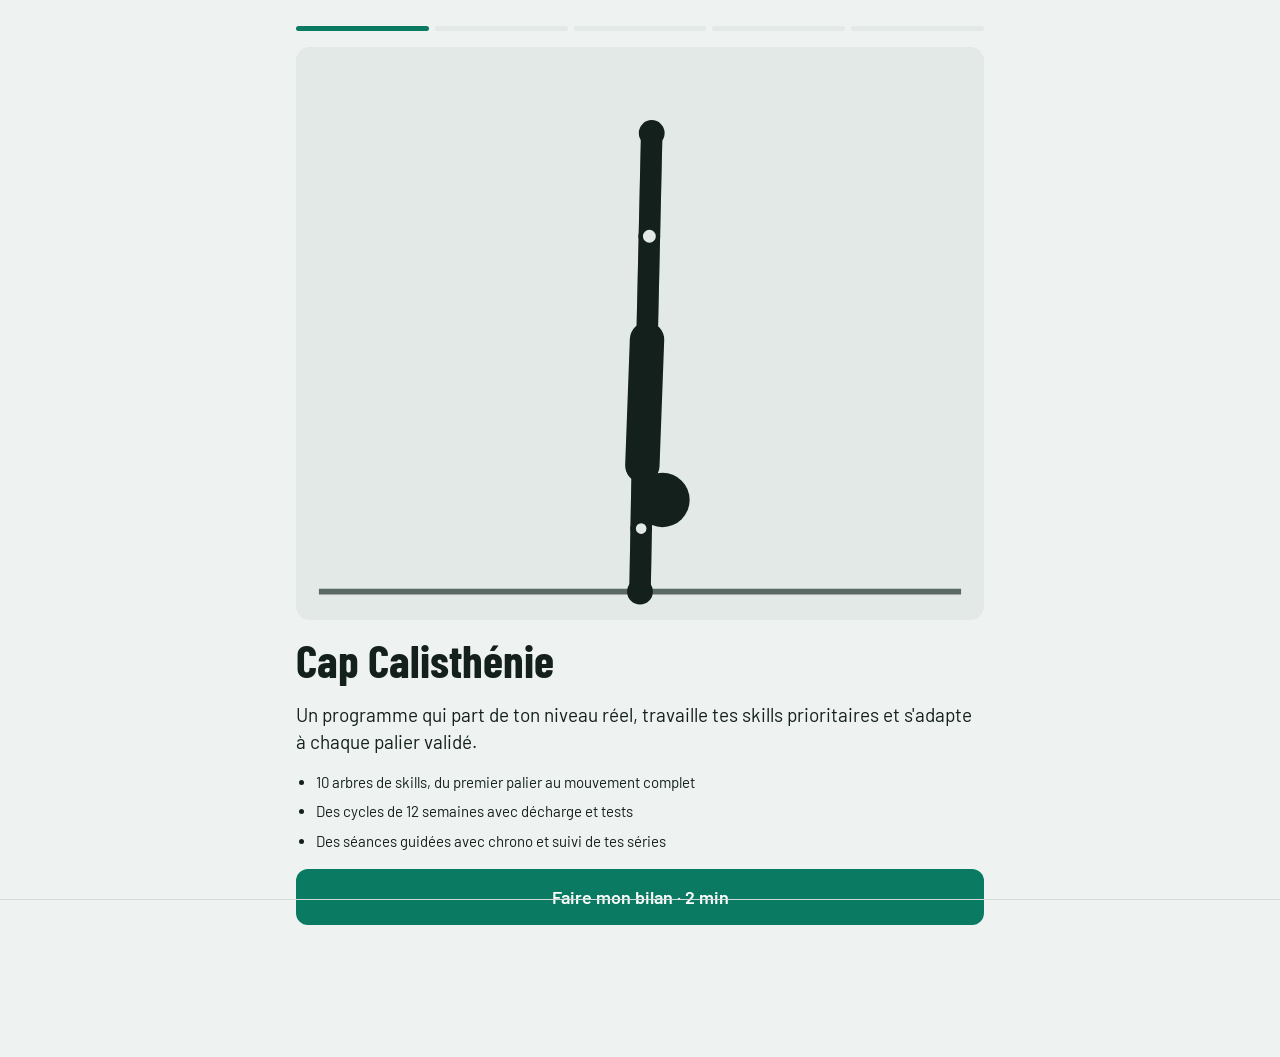
==== commit 94ecc576: "Redesign companions as stylish creatures and add more Replaces the cute companions with 30 creatures" ====
--- a/index.html
+++ b/index.html
@@ -448,7 +448,7 @@
 .hatch-flash { position: absolute; inset: 0; background: var(--rc); opacity: 0; pointer-events: none; z-index: 1; }
 .hatch.revealed .hatch-flash { animation: flash .7s ease-out; }
 @keyframes flash { 0% { opacity: .9; } 100% { opacity: 0; } }
-.hatch-skip { position: absolute; top: calc(env(safe-area-inset-top, 0px) + 14px); right: 14px; z-index: 3; color: #fff; border-color: rgba(255,255,255,.4); }
+.hatch .hatch-skip { position: absolute; top: calc(env(safe-area-inset-top, 0px) + 14px); right: 14px; z-index: 3; color: #fff; border-color: rgba(255,255,255,.4); }
 .hatch-card { display: grid; gap: 10px; justify-items: center; text-align: center; max-width: 420px; animation: pop .4s cubic-bezier(.2, 1.4, .4, 1); }
 .hatch-card h2 { font-size: 34px; color: #fff; }
 .hatch-card .muted { color: rgba(255,255,255,.75); }
@@ -462,6 +462,41 @@
   .pet *, .pet, .spark, .pet-aura, .hatch .egg, .egg-crack, .hatch-card, .p-pet.cheer .pet { animation: none !important; }
   .egg-crack { opacity: 1; }
 }
+
+/* Compagnons v2 : animations de créatures */
+.a-breath { animation: c-breath 3.2s ease-in-out infinite; transform-origin: 50% 100%; }
+.a-hover { animation: c-hover 2.6s ease-in-out infinite; }
+.a-stomp { animation: c-stomp 2.8s ease-in-out infinite; transform-origin: 50% 100%; }
+.a-flicker { animation: c-float 3.4s ease-in-out infinite; }
+.a-slither { animation: c-slither 3.6s ease-in-out infinite; transform-origin: 50% 90%; }
+@keyframes c-breath { 0%,100% { transform: scale(1, 1); } 50% { transform: scale(1.012, 1.03); } }
+@keyframes c-hover { 0%,100% { transform: translateY(-2px); } 50% { transform: translateY(-9px); } }
+@keyframes c-stomp { 0%,40%,100% { transform: translateY(0) rotate(0); } 50% { transform: translateY(-3px) rotate(-1.5deg); } 60% { transform: translateY(0) rotate(0); } 70% { transform: translateY(-3px) rotate(1.5deg); } 80% { transform: translateY(0); } }
+@keyframes c-float { 0%,100% { transform: translateY(0) scale(1); } 50% { transform: translateY(-6px) scale(1.02, .98); } }
+@keyframes c-slither { 0%,100% { transform: skewX(0) translateY(0); } 25% { transform: skewX(-2deg) translateY(-1px); } 75% { transform: skewX(2deg) translateY(1px); } }
+.k-bird .pet-wing-l { animation: c-wingL .7s ease-in-out infinite alternate; transform-origin: 60% 100%; }
+.k-bird .pet-wing-r { animation: c-wingR .7s ease-in-out infinite alternate; transform-origin: 0% 100%; }
+.k-dragon .pet-wing-r { animation: c-wingR 1.4s ease-in-out infinite alternate; transform-origin: 0% 100%; }
+@keyframes c-wingL { from { transform: rotate(-6deg); } to { transform: rotate(10deg) scaleY(.9); } }
+@keyframes c-wingR { from { transform: rotate(4deg); } to { transform: rotate(-10deg) scaleY(.92); } }
+.k-beast .pet-tail { animation: c-tail 2.2s ease-in-out infinite; transform-origin: 0% 100%; }
+@keyframes c-tail { 50% { transform: rotate(-7deg); } }
+.k-bird .pet-tail { animation: c-tail 1.4s ease-in-out infinite; transform-origin: 0% 0%; }
+.pet-eye { animation: c-blink 5s infinite; transform-box: fill-box; transform-origin: center; }
+@keyframes c-blink { 0%,95%,100% { transform: scaleY(1); } 97% { transform: scaleY(.15); } }
+.pet-glow { animation: c-glow 1.8s ease-in-out infinite; }
+@keyframes c-glow { 50% { opacity: .35; } }
+.pet-core { animation: c-core 1.6s ease-in-out infinite; transform-box: fill-box; transform-origin: center; }
+@keyframes c-core { 50% { transform: scale(1.25); opacity: .8; } }
+.pet-twinkle { animation: c-twinkle 1.6s ease-in-out infinite; } .pet-twinkle:nth-child(2n) { animation-delay: .5s; } .pet-twinkle:nth-child(3n) { animation-delay: 1s; }
+@keyframes c-twinkle { 50% { opacity: .15; } }
+.k-spirit .pet-flame { animation: c-flick .45s ease-in-out infinite alternate; transform-box: fill-box; transform-origin: 50% 100%; }
+@keyframes c-flick { to { transform: scale(.97, 1.04) skewX(-1.5deg); } }
+.egg-aura { animation: c-glow 1.6s ease-in-out infinite; }
+.hatch .egg-runes { animation: egg-runes 1.9s ease-in forwards; }
+@keyframes egg-runes { 0% { opacity: .35; } 100% { opacity: 1; } }
+.common-egg .egg-runes { opacity: .5; }
+@media (prefers-reduced-motion: reduce) { .pet-svg *, .egg-svg * { animation: none !important; } }
 
 /* Craie, avatar, boutique */
 .chalk { display: inline-flex; align-items: center; gap: 4px; font-weight: 700; }
@@ -3571,6 +3606,217 @@
 render();
 
 
+/* =====================================================================
+   V8 : compagnons redessinés (style créature, pas mignon) et nouvel œuf
+   5 familles : fauve, oiseau, dragon, golem, esprit
+   ===================================================================== */
+let ART_N = 0;
+const lin = (id, stops, x2, y2) => '<linearGradient id="' + id + '" x1="0" y1="0" x2="' + (x2 == null ? 0 : x2) + '" y2="' + (y2 == null ? 1 : y2) + '">' + stops.map((s, i) => '<stop offset="' + (i / (stops.length - 1)) + '" stop-color="' + s + '"/>').join("") + '</linearGradient>';
+const rad = (id, stops) => '<radialGradient id="' + id + '" cx="50%" cy="40%" r="60%">' + stops.map((s, i) => '<stop offset="' + (i / (stops.length - 1)) + '" stop-color="' + s + '"/>').join("") + '</radialGradient>';
+const glowF = id => '<filter id="' + id + '" x="-50%" y="-50%" width="200%" height="200%"><feGaussianBlur stdDeviation="2.2" result="b"/><feMerge><feMergeNode in="b"/><feMergeNode in="SourceGraphic"/></feMerge></filter>';
+
+/* Yeux en amande lumineux, regard vers la gauche */
+function eyeSVG(x, y, col, u, sleepy, size) {
+  const s = size || 1;
+  if (sleepy) return '<path d="M' + (x - 5 * s) + ' ' + y + ' L' + (x + 5 * s) + ' ' + (y - 1) + '" stroke="#111" stroke-width="2" stroke-linecap="round"/>';
+  return '<g class="pet-eye" filter="url(#' + u + 'g)"><path d="M' + (x - 6 * s) + ' ' + (y + 1) + ' L' + (x + 5 * s) + ' ' + (y - 3 * s) + ' L' + (x + 2 * s) + ' ' + (y + 3 * s) + ' Z" fill="' + col + '"/><path d="M' + (x - 1 * s) + ' ' + (y - 1.5 * s) + ' L' + (x) + ' ' + (y + 2.2 * s) + '" stroke="#0b0b10" stroke-width="' + (1.4 * s) + '" stroke-linecap="round"/></g>';
+}
+
+/* ---------- Fauve assis, de 3/4 ---------- */
+function drawBeast(p, u, o) {
+  const P = p.pal, x = p.x || [], sl = o.mood === "sleepy";
+  let s = '<defs>' + lin(u + "a", [P.c, P.a, P.b]) + lin(u + "t", [P.a, P.b]) + glowF(u + "g") + '</defs>';
+  const tails = x.includes("tails3") ? [-14, 0, 14] : [0];
+  s += '<g class="pet-tail">' + tails.map(r => '<path transform="rotate(' + r + ' 84 98)" d="M80 100 C98 104 112 88 108 66 C106 56 98 50 92 54 C100 64 98 80 84 88 Z" fill="url(#' + u + 't)"/><path transform="rotate(' + r + ' 84 98)" d="M108 66 C106 58 100 52 94 54 C100 58 103 63 104 70 Z" fill="' + (P.tip || P.c) + '"/>').join("") + '</g>';
+  s += '<path d="M60 106 C56 90 62 74 78 74 C94 76 96 96 88 106 Z" fill="url(#' + u + 'a)"/>';
+  s += '<path d="M60 80 L64 106 L55 106 L52 82 Z" fill="' + P.b + '"/>';
+  s += '<path d="M38 58 C46 54 60 58 66 72 C72 86 68 100 62 106 L44 106 C46 92 38 76 38 58 Z" fill="url(#' + u + 'a)"/>';
+  s += '<path d="M42 78 C45 88 43 98 46 106 L36 106 C36 96 37 86 39 78 Z" fill="' + P.a + '"/><path d="M35 104 L47 104 L47 107 L33 107 Z" fill="' + P.b + '"/>';
+  s += '<path d="M40 62 C47 65 52 76 50 92 C45 84 41 74 40 62 Z" fill="' + P.c + '" opacity=".55"/>';
+  if (x.includes("stripes")) s += '<g fill="' + P.m + '" opacity=".9"><path d="M70 78 L80 84 L70 86Z"/><path d="M66 90 L80 94 L66 98Z"/><path d="M52 66 L60 72 L52 74Z"/><path d="M84 80 L92 86 L84 90Z"/></g>';
+  if (x.includes("bolt")) s += '<path class="pet-glow" d="M72 76 L64 90 L72 90 L66 104" fill="none" stroke="' + P.e + '" stroke-width="2.4" stroke-linejoin="round" filter="url(#' + u + 'g)"/><path class="pet-glow" d="M52 64 L46 74 L52 74 L48 82" fill="none" stroke="' + P.e + '" stroke-width="2" filter="url(#' + u + 'g)"/>';
+  if (x.includes("runes")) s += '<g class="pet-glow" fill="none" stroke="' + P.e + '" stroke-width="1.6" filter="url(#' + u + 'g)"><path d="M74 82 l6 6 l-6 6 l-6 -6Z"/><path d="M50 70 v12 M46 76 h8"/></g>';
+  if (x.includes("chain")) s += '<g fill="none" stroke="#c9ced6" stroke-width="2"><ellipse cx="44" cy="62" rx="4" ry="2.5"/><ellipse cx="50" cy="63" rx="4" ry="2.5"/><ellipse cx="56" cy="62" rx="4" ry="2.5"/></g>';
+  if (x.includes("scarf")) s += '<path d="M38 58 C46 62 58 62 64 58 L66 64 C58 68 46 68 38 64 Z" fill="' + P.m + '"/><path class="pet-tail" d="M64 60 C74 60 80 66 88 64 L84 70 C78 72 72 66 64 64 Z" fill="' + P.m + '"/>';
+  const cat = x.includes("feline");
+  s += cat ? '<path d="M48 36 L55 24 L60 40 Z" fill="' + P.b + '"/>' : '<path d="M48 36 L56 16 L60 40 Z" fill="' + P.b + '"/>';
+  if (x.includes("mane")) s += '<path class="pet-flame" d="M58 34 C70 30 74 44 66 50 C74 54 70 66 60 62 C64 56 60 50 54 50 Z" fill="' + P.e + '" filter="url(#' + u + 'g)" opacity=".9"/>';
+  s += '<path d="M58 40 C60 50 54 58 46 60 C38 62 26 58 16 54 L18 50 C24 48 28 44 32 40 C38 32 52 30 58 40 Z" fill="url(#' + u + 'a)"/>';
+  s += '<path d="M16 54 C26 58 36 60 46 60 C40 63 28 63 18 58 Z" fill="' + P.b + '"/>';
+  s += cat ? '<path d="M38 38 L43 24 L52 34 Z" fill="' + P.a + '"/><path d="M41 34 L43.5 28 L48 33 Z" fill="' + (P.m || P.b) + '" opacity=".8"/>' : '<path d="M38 38 L42 14 L52 34 Z" fill="' + P.a + '"/><path d="M41 34 L43 21 L48 33 Z" fill="' + (P.m || P.b) + '" opacity=".8"/>';
+  if (x.includes("horn")) s += '<path d="M36 36 L22 12 L42 32 Z" fill="' + P.e + '" filter="url(#' + u + 'g)"/>';
+  if (x.includes("crown")) s += '<path d="M38 32 L40 22 L45 28 L48 18 L51 28 L56 22 L56 34 Z" fill="#ffd34d" stroke="#b88400" stroke-width="1"/>';
+  s += '<circle cx="17.5" cy="51" r="2.6" fill="#16161c"/>';
+  s += '<path d="M24 46 L38 42" stroke="' + P.b + '" stroke-width="2" stroke-linecap="round"/>';
+  s += eyeSVG(33, 46, P.e, u, sl);
+  if (x.includes("facemark")) s += '<path d="M40 50 L50 52 L42 54 Z" fill="' + P.m + '"/>';
+  return s;
+}
+
+/* ---------- Oiseau de proie, ailes levées ---------- */
+function drawBird(p, u, o) {
+  const P = p.pal, x = p.x || [], sl = o.mood === "sleepy";
+  let s = '<defs>' + lin(u + "a", [P.c, P.a, P.b]) + lin(u + "w", [P.a, P.b], 1, 1) + glowF(u + "g") + '</defs>';
+  const fire = x.includes("fire");
+  s += '<g class="pet-wing pet-wing-r"><path d="M64 58 C74 40 84 22 104 10 C102 22 108 26 112 30 C104 34 104 40 108 46 C98 48 96 54 98 60 C88 60 80 64 72 70 Z" fill="' + P.b + '"/></g>';
+  s += '<path class="pet-tail" d="M62 92 L82 112 L76 100 L90 108 L80 94 L94 98 L72 84 Z" fill="' + (fire ? P.e : P.b) + '"' + (fire ? ' filter="url(#' + u + 'g)"' : '') + '/>';
+  s += '<path d="M36 54 C46 44 66 48 72 64 C76 78 70 92 58 98 C48 102 40 94 40 84 C40 72 34 64 36 54 Z" fill="url(#' + u + 'a)"/>';
+  s += '<path d="M42 64 C50 66 54 78 52 92 C46 86 42 76 42 64 Z" fill="' + P.c + '" opacity=".5"/>';
+  if (x.includes("chest")) s += '<g fill="' + P.m + '" opacity=".8"><path d="M44 72 l4 3 l-4 3Z"/><path d="M46 82 l4 3 l-4 3Z"/><path d="M50 76 l4 3 l-4 3Z"/></g>';
+  s += '<path d="M50 98 L48 106 M56 98 L56 106" stroke="#d9a441" stroke-width="2.4" stroke-linecap="round"/><path d="M44 106 L52 106 M52 106 L60 106" stroke="#d9a441" stroke-width="2" stroke-linecap="round"/>';
+  s += '<g class="pet-wing pet-wing-l"><path d="M56 62 C50 40 46 24 52 6 C56 16 62 18 68 18 C64 26 68 32 74 34 C68 40 70 46 76 50 C68 52 64 58 62 66 Z" fill="url(#' + u + 'w)"/><path d="M58 58 C56 44 54 30 56 16 M62 56 C62 46 64 36 68 26" stroke="' + P.c + '" stroke-width="1.4" opacity=".6" fill="none"/>' + (fire ? '<path class="pet-flame" d="M52 6 C46 12 48 20 54 24 C52 16 56 12 52 6 Z M68 18 C72 24 70 30 66 32 C68 26 66 22 68 18Z" fill="' + P.e + '" filter="url(#' + u + 'g)"/>' : '') + '</g>';
+  s += '<path d="M30 42 C32 52 40 60 50 60 C56 56 54 46 48 38 Z" fill="url(#' + u + 'a)"/>';
+  s += '<path d="M48 40 C52 30 44 22 36 26 C28 30 26 38 30 44 C34 50 44 50 48 40 Z" fill="url(#' + u + 'a)"/>';
+  if (x.includes("crest")) s += '<path class="pet-flame" d="M44 28 C50 18 58 18 64 22 C58 22 54 26 52 30 C58 28 62 30 64 34 C56 32 50 34 46 36 Z" fill="' + (P.m || P.e) + '"' + (fire ? ' filter="url(#' + u + 'g)"' : '') + '/>';
+  s += '<path d="M30 36 L16 40 C18 44 22 46 28 44 Z" fill="#e8b23a"/><path d="M16 40 C16 44 18 46 21 45" stroke="#7a5a12" stroke-width="1.2" fill="none"/>';
+  s += eyeSVG(36, 35, P.e, u, sl, .85);
+  if (x.includes("mask")) s += '<path d="M30 32 L44 30 L42 36 L30 37 Z" fill="' + P.m + '" opacity=".85"/>' + eyeSVG(36, 34, P.e, u, sl, .85);
+  return s;
+}
+
+/* ---------- Dragon / serpent en S ---------- */
+function drawDragon(p, u, o) {
+  const P = p.pal, x = p.x || [], sl = o.mood === "sleepy";
+  let s = '<defs>' + lin(u + "a", [P.c, P.a, P.b], 1, 1) + glowF(u + "g") + '</defs>';
+  if (x.includes("wings")) s += '<g class="pet-wing pet-wing-r"><path d="M62 58 C70 34 90 18 112 14 C104 24 106 30 110 36 C100 36 98 44 100 52 C92 50 86 56 86 64 C80 60 72 62 68 68 Z" fill="' + P.b + '" opacity=".95"/><path d="M66 60 L108 18 M72 64 L104 40 M78 66 L96 56" stroke="' + P.c + '" stroke-width="1.2" opacity=".5"/></g>';
+  const body = "M88 104 C112 98 108 72 86 74 C62 76 62 96 44 94 C28 92 28 74 40 64 C46 58 46 50 42 44";
+  s += '<path class="pet-coil" d="' + body + '" fill="none" stroke="url(#' + u + 'a)" stroke-width="15" stroke-linecap="round"/>';
+  s += '<path d="' + body + '" fill="none" stroke="' + P.c + '" stroke-width="5" stroke-dasharray="3 4" stroke-linecap="round" opacity=".55" transform="translate(-2 3)"/>';
+  if (x.includes("spikes")) s += '<g fill="' + P.m + '">' + [[96, 70], [76, 70], [58, 88], [36, 70], [38, 58]].map(([a, b]) => '<path d="M' + a + ' ' + b + ' l4 -8 l4 8Z"/>').join("") + '</g>';
+  if (x.includes("glowline")) s += '<path class="pet-glow" d="' + body + '" fill="none" stroke="' + P.e + '" stroke-width="1.6" filter="url(#' + u + 'g)" opacity=".9"/>';
+  if (x.includes("stars")) s += '<g fill="#fff">' + [[90, 84], [64, 86], [50, 92], [98, 96], [38, 76]].map(([a, b]) => '<circle class="pet-twinkle" cx="' + a + '" cy="' + b + '" r="1.3"/>').join("") + '</g>';
+  s += '<path d="M42 30 C50 30 56 38 52 46 C48 52 40 54 32 52 L14 50 L14 46 L24 42 L16 40 C22 34 32 30 42 30 Z" fill="url(#' + u + 'a)"/>';
+  s += '<path d="M14 50 L32 52 C26 56 18 56 14 52 Z" fill="' + P.b + '"/>';
+  s += '<path d="M44 32 C54 24 62 22 72 24 C62 26 56 30 52 36 Z" fill="' + (P.horn || "#e9dcc0") + '"/><path d="M40 30 C46 18 54 12 64 10 C56 16 50 22 48 30 Z" fill="' + (P.horn || "#e9dcc0") + '"/>';
+  if (x.includes("whisker")) s += '<path class="pet-tail" d="M18 48 C10 52 6 60 10 68 M22 50 C18 58 20 64 26 70" stroke="' + P.e + '" stroke-width="1.4" fill="none" filter="url(#' + u + 'g)"/>';
+  s += '<circle cx="18" cy="44" r="1.6" fill="#111"/>';
+  s += eyeSVG(32, 40, P.e, u, sl, .9);
+  if (x.includes("breath")) s += '<path class="pet-flame" d="M12 48 C4 46 0 50 2 54 C6 52 8 54 6 58 C10 56 12 54 12 50Z" fill="' + P.e + '" filter="url(#' + u + 'g)"/>';
+  return s;
+}
+
+/* ---------- Golem anguleux ---------- */
+function drawGolem(p, u, o) {
+  const P = p.pal, x = p.x || [], sl = o.mood === "sleepy";
+  let s = '<defs>' + lin(u + "a", [P.c, P.a, P.b], 1, 1) + rad(u + "r", ["#fff", P.e, "rgba(0,0,0,0)"]) + glowF(u + "g") + '</defs>';
+  const cr = x.includes("crystal") ? ' opacity=".88"' : "";
+  s += '<path d="M44 82 L40 106 L52 106 L54 84 Z M66 84 L68 106 L80 106 L76 82 Z" fill="' + P.b + '"/>';
+  s += '<path d="M40 50 L80 50 L86 64 L78 86 L42 86 L34 64 Z" fill="url(#' + u + 'a)"' + cr + '/>';
+  s += '<path d="M40 50 L60 58 L80 50 M42 86 L60 76 L78 86 M34 64 L60 58 L86 64" stroke="' + P.b + '" stroke-width="1.2" fill="none" opacity=".6"/>';
+  s += '<circle class="pet-core" cx="60" cy="67" r="9" fill="url(#' + u + 'r)" filter="url(#' + u + 'g)"/><circle cx="60" cy="67" r="4" fill="' + P.e + '"/>';
+  if (x.includes("cracks")) s += '<path class="pet-glow" d="M44 56 L50 64 L46 72 M74 56 L70 64 L76 74 M52 82 L58 76" stroke="' + P.e + '" stroke-width="1.8" fill="none" filter="url(#' + u + 'g)"/>';
+  if (x.includes("runes")) s += '<g class="pet-glow" stroke="' + P.e + '" stroke-width="1.5" fill="none" filter="url(#' + u + 'g)"><path d="M42 60 l4 -4 l4 4"/><path d="M70 60 l4 -4 l4 4"/></g>';
+  s += '<path d="M28 48 L44 44 L46 60 L36 66 L24 60 Z" fill="' + P.a + '"' + cr + '/><path d="M92 48 L76 44 L74 60 L84 66 L96 60 Z" fill="' + P.b + '"' + cr + '/>';
+  s += '<path d="M26 60 L34 64 L32 84 L22 82 Z" fill="' + P.a + '"/><path d="M94 60 L86 64 L88 84 L98 82 Z" fill="' + P.b + '"/>';
+  s += '<path d="M18 82 L34 82 L36 96 L20 98 Z" fill="url(#' + u + 'a)"/><path d="M86 82 L102 82 L100 98 L84 96 Z" fill="' + P.b + '"/>';
+  s += '<path d="M48 26 L72 26 L76 40 L70 48 L50 48 L44 40 Z" fill="url(#' + u + 'a)"' + cr + '/>';
+  s += sl ? '<path d="M50 38 L70 38" stroke="#111" stroke-width="2"/>' : '<path class="pet-eye" d="M49 36 L71 36 L68 40 L52 40 Z" fill="' + P.e + '" filter="url(#' + u + 'g)"/>';
+  if (x.includes("horns")) s += '<path d="M48 28 L38 12 L52 26 Z M72 28 L82 12 L68 26 Z" fill="' + (P.horn || P.c) + '"/>';
+  if (x.includes("shards")) s += '<g class="pet-orbit">' + [[22, 34], [98, 38], [100, 92], [18, 100]].map(([a, b]) => '<path d="M' + a + ' ' + (b - 5) + ' l4 5 l-4 5 l-4 -5Z" fill="' + P.e + '" opacity=".85"/>').join("") + '</g>';
+  return s;
+}
+
+/* ---------- Esprit élémentaire ---------- */
+function drawSpirit(p, u, o) {
+  const P = p.pal, x = p.x || [], sl = o.mood === "sleepy";
+  let s = '<defs>' + lin(u + "a", [P.c, P.a, P.b]) + rad(u + "r", [P.c, P.a, "rgba(0,0,0,0)"]) + glowF(u + "g") + '</defs>';
+  s += '<circle cx="60" cy="66" r="40" fill="url(#' + u + 'r)" opacity=".35"/>';
+  s += '<path class="pet-flame" d="M60 12 C66 26 78 30 82 44 C88 30 86 22 82 16 C94 26 100 46 94 66 C90 84 76 98 60 98 C42 98 28 86 26 68 C24 52 32 40 38 34 C38 42 42 48 46 50 C42 36 50 22 60 12 Z" fill="url(#' + u + 'a)" filter="url(#' + u + 'g)"/>';
+  s += '<path d="M60 40 C66 50 74 56 72 70 C70 82 64 88 60 88 C52 88 46 80 46 70 C46 60 54 54 60 40 Z" fill="' + P.c + '" opacity=".5"/>';
+  if (x.includes("bolt")) s += '<path class="pet-glow" d="M36 30 L28 48 L36 48 L30 64 M90 34 L84 50 L92 50 L86 62" fill="none" stroke="' + P.e + '" stroke-width="2.4" stroke-linejoin="round" filter="url(#' + u + 'g)"/>';
+  if (x.includes("ice")) s += '<g fill="' + P.c + '" stroke="' + P.e + '" stroke-width="1"><path d="M26 74 L16 66 L28 66Z"/><path d="M94 72 L106 64 L94 62Z"/><path d="M60 98 L56 110 L64 110Z"/></g>';
+  if (x.includes("void")) s += '<g fill="#fff">' + [[50, 60], [70, 76], [62, 52], [44, 78], [76, 58]].map(([a, b]) => '<circle class="pet-twinkle" cx="' + a + '" cy="' + b + '" r="1.2"/>').join("") + '</g>';
+  if (x.includes("orbit")) s += '<g class="pet-orbit">' + [[60, 8], [108, 70], [14, 70]].map(([a, b]) => '<path d="M' + a + ' ' + (b - 5) + ' l4 5 l-4 5 l-4 -5Z" fill="' + P.e + '" filter="url(#' + u + 'g)"/>').join("") + '</g>';
+  if (x.includes("crown")) s += '<path d="M46 24 L50 12 L56 20 L60 8 L64 20 L70 12 L74 24 Z" fill="#ffd34d" filter="url(#' + u + 'g)"/>';
+  if (sl) s += '<path d="M46 66 L56 68 M64 68 L74 66" stroke="#111" stroke-width="2" stroke-linecap="round"/>';
+  else s += '<g class="pet-eye" filter="url(#' + u + 'g)"><path d="M44 62 L56 66 L46 70 Z" fill="' + P.eye + '"/><path d="M76 62 L64 66 L74 70 Z" fill="' + P.eye + '"/></g>';
+  if (x.includes("grin")) s += '<path d="M52 78 L56 80 L60 77 L64 80 L68 78" stroke="' + P.eye + '" stroke-width="1.6" fill="none"/>';
+  return s;
+}
+
+/* ---------- Catalogue : 30 compagnons ---------- */
+const pal = (a, b, c, e, m, more) => Object.assign({ a, b, c, e, m }, more || {});
+const NEW_PETS = [
+  // Commun
+  { id: "loup", name: "Loup gris", r: "common", k: "beast", pal: pal("#8b929b", "#4a5059", "#c9cfd6", "#ffd34d", "#5d636c", { tip: "#e6e9ec" }), anim: "breath", d: "Endurant, discret, jamais le premier à lâcher la barre." },
+  { id: "renard", name: "Renard roux", r: "common", k: "beast", pal: pal("#d9692c", "#8c3a14", "#f5a56b", "#ffe066", "#2b1a12", { tip: "#fff4ea" }), x: ["facemark"], anim: "breath", d: "Rusé : il trouve toujours la progression la plus efficace." },
+  { id: "corbeau", name: "Corbeau", r: "common", k: "bird", pal: pal("#2f3340", "#151821", "#5d6478", "#b7c7ff", "#5d6478"), anim: "hover", d: "Il observe ta technique. Et il note tout." },
+  { id: "golempierre", name: "Golem de pierre", r: "common", k: "golem", pal: pal("#8a8378", "#4f4a43", "#b9b1a4", "#7fd1ff", "#4f4a43"), anim: "stomp", d: "Lent, lourd, inébranlable. La définition du gainage." },
+  { id: "feufollet", name: "Feu follet", r: "common", k: "spirit", pal: pal("#ff9a3c", "#c2401a", "#ffe08a", "#fff", "#c2401a", { eye: "#fff" }), anim: "flicker", d: "Une petite flamme qui brûle plus fort à chaque série." },
+  { id: "lezard", name: "Varan", r: "common", k: "dragon", pal: pal("#6d8a4a", "#3b4d25", "#a7bf7c", "#ffd34d", "#3b4d25", { horn: "#cdbf98" }), x: ["spikes"], anim: "slither", d: "Il rampe, il grimpe, il ne lâche rien." },
+  { id: "lynx", name: "Lynx", r: "common", k: "beast", pal: pal("#c9a57a", "#7a5b38", "#ecd3b0", "#9cff7a", "#5a4026", { tip: "#3a2a1a" }), x: ["stripes", "feline"], anim: "breath", d: "Précis comme un appui sur les doigts." },
+  { id: "faucon", name: "Faucon", r: "common", k: "bird", pal: pal("#8a6a48", "#4f3a26", "#d7c2a4", "#ffcf33", "#2b2016"), x: ["chest"], anim: "hover", d: "Il plonge à 300 km/h. Toi, tu descends en 5 secondes." },
+  // Rare
+  { id: "loupneige", name: "Loup des neiges", r: "rare", k: "beast", pal: pal("#e4edf5", "#8aa3bd", "#ffffff", "#5fd4ff", "#5fa8d8", { tip: "#ffffff" }), x: ["runes"], anim: "breath", d: "Né dans le blizzard. Les tenues longues ne lui font pas peur." },
+  { id: "panthere", name: "Panthère d'ombre", r: "rare", k: "beast", pal: pal("#2a2c36", "#101118", "#4a4e60", "#3ff2e0", "#3ff2e0", { tip: "#2a2c36" }), x: ["facemark", "feline"], anim: "breath", d: "Silencieuse, explosive. Le muscle-up en un seul mouvement." },
+  { id: "aigle", name: "Aigle royal", r: "rare", k: "bird", pal: pal("#6b4a2b", "#3a2614", "#e9e2d6", "#ffd34d", "#f2ead8"), x: ["crest", "chest"], anim: "hover", d: "Il domine tout depuis la barre fixe." },
+  { id: "golemacier", name: "Golem d'acier", r: "rare", k: "golem", pal: pal("#9aa7b4", "#4b5763", "#dfe7ee", "#ff4b3a", "#4b5763", { horn: "#dfe7ee" }), x: ["runes"], anim: "stomp", d: "Forgé pour porter des charges. Ses dips sont lestés de naissance." },
+  { id: "espritglace", name: "Esprit de glace", r: "rare", k: "spirit", pal: pal("#7fd3ff", "#2a7fc8", "#e8f8ff", "#bff0ff", "#2a7fc8", { eye: "#ffffff" }), x: ["ice"], anim: "flicker", d: "Il garde son calme même à la 15e seconde de straddle." },
+  { id: "serpent", name: "Serpent émeraude", r: "rare", k: "dragon", pal: pal("#1f9e6b", "#0c5a3b", "#7fe0b5", "#ffe066", "#0c5a3b", { horn: "#bdf2d6" }), x: ["glowline"], anim: "slither", d: "Souple comme un pont, rapide comme un kip." },
+  { id: "fennec", name: "Renard des sables", r: "rare", k: "beast", pal: pal("#e6c38f", "#a5794a", "#fff0d6", "#ff8a3d", "#a5794a", { tip: "#fff8ec" }), x: ["scarf"], anim: "breath", d: "Il traverse le désert sur les mains. Pour le style." },
+  // Épique
+  { id: "tigreorage", name: "Tigre d'orage", r: "epic", k: "beast", pal: pal("#f0a032", "#9a5410", "#ffd28a", "#9be7ff", "#1a1a24", { tip: "#fff2dc" }), x: ["stripes", "bolt", "feline"], anim: "breath", d: "Chaque rayure est un éclair. Chaque série, un orage." },
+  { id: "kitsune", name: "Kitsune", r: "epic", k: "beast", pal: pal("#f4f1ec", "#b8b0a6", "#ffffff", "#ff4f8a", "#e2483a", { tip: "#ff8fb3" }), x: ["tails3", "facemark"], anim: "breath", d: "Trois queues, trois paliers validés. Elle en vise neuf." },
+  { id: "wyverne", name: "Wyverne", r: "epic", k: "dragon", pal: pal("#7a3fb0", "#3d1a63", "#c09ae8", "#ffef5c", "#ffef5c", { horn: "#f2e6ff" }), x: ["wings", "spikes"], anim: "slither", d: "Mi-dragon, mi-tempête. Elle survole les plateaux." },
+  { id: "golemcristal", name: "Golem de cristal", r: "epic", k: "golem", pal: pal("#9ff0ff", "#3aa7d8", "#ffffff", "#ffffff", "#3aa7d8", { horn: "#e8fdff" }), x: ["crystal", "shards", "horns"], anim: "stomp", d: "Translucide et solide. Sa planche ne tremble jamais." },
+  { id: "espritorage", name: "Esprit d'orage", r: "epic", k: "spirit", pal: pal("#8f7cff", "#3b2aa8", "#e2dcff", "#ffef5c", "#3b2aa8", { eye: "#ffef5c" }), x: ["bolt", "grin"], anim: "flicker", d: "Il frappe deux fois au même endroit : tes dorsaux." },
+  { id: "corbeauombre", name: "Corbeau d'ombre", r: "epic", k: "bird", pal: pal("#3a2a5a", "#160f26", "#7d63b8", "#d18cff", "#d18cff"), x: ["crest", "mask"], anim: "hover", d: "Il apparaît quand tu sautes une séance. Il disparaît quand tu y vas." },
+  // Légendaire
+  { id: "phenix", name: "Phénix", r: "legendary", k: "bird", pal: pal("#ff6a2b", "#b0200e", "#ffd36b", "#ffe14d", "#ffb02e"), x: ["fire", "crest"], anim: "hover", d: "Il renaît de chaque échec. Plus fort, à chaque fois." },
+  { id: "dragonor", name: "Dragon d'or", r: "legendary", k: "dragon", pal: pal("#f0b52a", "#9a6608", "#fff0a8", "#ff4b3a", "#9a6608", { horn: "#fff6d6" }), x: ["wings", "spikes", "glowline", "breath"], anim: "slither", d: "Gardien du trésor ultime : la full planche." },
+  { id: "fenrir", name: "Fenrir", r: "legendary", k: "beast", pal: pal("#3d4250", "#181b24", "#6c7488", "#ff3b3b", "#ff3b3b", { tip: "#6c7488" }), x: ["runes", "chain", "facemark"], anim: "breath", d: "Aucune chaîne ne l'arrête. Aucune barre non plus." },
+  { id: "titanlave", name: "Titan de lave", r: "legendary", k: "golem", pal: pal("#3a2a24", "#160d0a", "#6a4a3c", "#ff7a1a", "#ff7a1a", { horn: "#ffb46b" }), x: ["cracks", "horns", "shards"], anim: "stomp", d: "Le sol fond sous ses appuis. Ses pompes aussi." },
+  // Mythique
+  { id: "leviathan", name: "Léviathan", r: "mythic", k: "dragon", pal: pal("#1b5fa8", "#0a2550", "#6ad0ff", "#7fffe0", "#7fffe0", { horn: "#bff6ff" }), x: ["whisker", "glowline", "spikes"], anim: "slither", d: "Des abysses jusqu'au sommet de la barre." },
+  { id: "kirin", name: "Kirin", r: "mythic", k: "beast", pal: pal("#ffe7a8", "#c99a2e", "#fffaf0", "#3ff2a0", "#ff6a2b", { tip: "#ffb02e" }), x: ["horn", "mane", "runes"], anim: "breath", d: "Il marche sur le feu sans laisser de trace. Comme un handstand parfait." },
+  { id: "angefer", name: "Ange de fer", r: "mythic", k: "bird", pal: pal("#c8d2dc", "#5e6b78", "#ffffff", "#5cf2ff", "#5cf2ff"), x: ["crest", "mask", "chest"], anim: "hover", d: "Mi-machine, mi-légende. Ses ailes sont des lames." },
+  // Ultime
+  { id: "dragonneant", name: "Dragon du néant", r: "ultimate", k: "dragon", pal: pal("#1a1036", "#06030f", "#5b3fd1", "#ff4fd8", "#ff4fd8", { horn: "#d8c8ff" }), x: ["wings", "spikes", "glowline", "stars", "breath"], anim: "slither", d: "Il dévore la gravité. Pour lui, tout est un handstand." },
+  { id: "gravitas", name: "Gravitas", r: "ultimate", k: "spirit", pal: pal("#1b1f3a", "#05060f", "#7b7bff", "#ff4fd8", "#7b7bff", { eye: "#ffffff" }), x: ["void", "orbit", "crown", "grin"], anim: "flicker", d: "L'être qui a vaincu la gravité. Il ne descend jamais." }
+];
+// Conversion des anciens compagnons vers les nouveaux, à rareté égale
+(function migratePets() {
+  const old = Object.keys(settings.pets.owned).filter(id => !NEW_PETS.some(p => p.id === id));
+  if (!old.length && (!settings.pets.equip || NEW_PETS.some(p => p.id === settings.pets.equip))) return;
+  const used = {};
+  const mapId = id => { const op = PETS.find(p => p.id === id); const r = op ? op.r : "common"; const pool = NEW_PETS.filter(p => p.r === r); used[r] = (used[r] || 0); const np = pool[used[r] % pool.length]; used[r]++; return np.id; };
+  const conv = {};
+  old.forEach(id => { const nid = mapId(id); conv[id] = nid; settings.pets.owned[nid] = (settings.pets.owned[nid] || 0) + settings.pets.owned[id]; delete settings.pets.owned[id]; });
+  if (settings.pets.equip && conv[settings.pets.equip]) settings.pets.equip = conv[settings.pets.equip];
+  else if (settings.pets.equip && !NEW_PETS.some(p => p.id === settings.pets.equip)) settings.pets.equip = Object.keys(settings.pets.owned)[0] || null;
+  settings.pets.log = settings.pets.log.map(l => Object.assign(l, { id: conv[l.id] || l.id }));
+  saveAll();
+})();
+PETS.splice(0, PETS.length, ...NEW_PETS);
+Object.keys(PET).forEach(k => delete PET[k]); PETS.forEach(p => { PET[p.id] = p; });
+
+/* ---------- Rendu ---------- */
+petSVG = function (p, o) {
+  o = o || {};
+  const u = "pt" + (++ART_N) + "_";
+  const q = o.shiny ? Object.assign({}, p, { pal: Object.assign({}, p.pal, { a: shade(p.pal.a), b: shade(p.pal.b), c: shade(p.pal.c) }) }) : p;
+  const art = { beast: drawBeast, bird: drawBird, dragon: drawDragon, golem: drawGolem, spirit: drawSpirit }[p.k](q, u, o);
+  const z = o.mood === "sleepy" ? '<text class="pet-zzz" x="82" y="30" font-size="14" font-weight="700" fill="#6b7a80" font-family="var(--font-display)">z<tspan dy="-6" font-size="11">z</tspan><tspan dy="-5" font-size="9">z</tspan></text>' : "";
+  return '<svg viewBox="0 0 120 120" class="pet-svg k-' + p.k + '" aria-hidden="true"><ellipse class="pet-shadow" cx="60" cy="109" rx="34" ry="4.5" fill="rgba(0,0,0,.18)"/><g class="pet-body a-' + (o.mood === "sleepy" ? "sleep" : p.anim) + '">' + art + '</g>' + z + '</svg>';
+};
+
+/* ---------- Nouvel œuf : pierre gravée de runes ---------- */
+eggSVG = function (rar) {
+  const R = RARITIES[RIDX[rar]] || RARITIES[0], col = R.color, hi = RIDX[rar] >= 3, u = "eg" + (++ART_N) + "_";
+  return '<svg viewBox="0 0 100 124" class="egg-svg"><defs>' + rad(u + "s", ["#4a5160", "#262b36", "#0e1117"]) + glowF(u + "g") + lin(u + "m", ["#f6e3a1", "#c8962a", "#7a5410"], 1, 0) + '</defs>' +
+    '<ellipse cx="50" cy="118" rx="28" ry="4.5" fill="rgba(0,0,0,.3)"/>' +
+    '<ellipse class="egg-aura" cx="50" cy="66" rx="46" ry="54" fill="' + col + '" opacity=".18" filter="url(#' + u + 'g)"/>' +
+    '<path class="egg-shell" d="M50 8 C76 8 90 52 90 78 C90 102 72 114 50 114 C28 114 10 102 10 78 C10 52 24 8 50 8Z" fill="url(#' + u + 's)" stroke="#05070b" stroke-width="1.5"/>' +
+    '<path d="M28 30 C34 18 42 14 48 14 C40 20 34 30 32 44 Z" fill="#fff" opacity=".12"/>' +
+    '<g class="egg-runes" stroke="' + col + '" stroke-width="2" fill="none" filter="url(#' + u + 'g)" stroke-linecap="round" stroke-linejoin="round">' +
+    '<path d="M50 26 L50 56 M43 34 L50 41 L57 34 M44 50 L50 56 L56 50"/><path d="M24 48 L30 42 L30 56 M26 60 L32 58"/><path d="M74 62 L80 56 L82 70 M70 70 L76 72"/><path d="M28 100 L36 96 L44 100 L52 96 L60 100 L68 96 L74 100"/></g>' +
+    (hi ? '<path d="M14 76 Q50 88 86 76 L86 82 Q50 94 14 82 Z" fill="url(#' + u + 'm)"/><circle cx="50" cy="85" r="4" fill="' + col + '" filter="url(#' + u + 'g)"/>' : '<path d="M14 78 Q50 88 86 78" stroke="#5d6676" stroke-width="2.5" fill="none"/>') +
+    '<path class="egg-crack" d="M16 66 L28 58 L34 68 L46 56 L54 70 L64 58 L72 68 L84 62" fill="none" stroke="' + col + '" stroke-width="2.6" stroke-linejoin="round" filter="url(#' + u + 'g)"/>' +
+    '</svg>';
+};
+render();
+
+
 </script>
 
 </body>
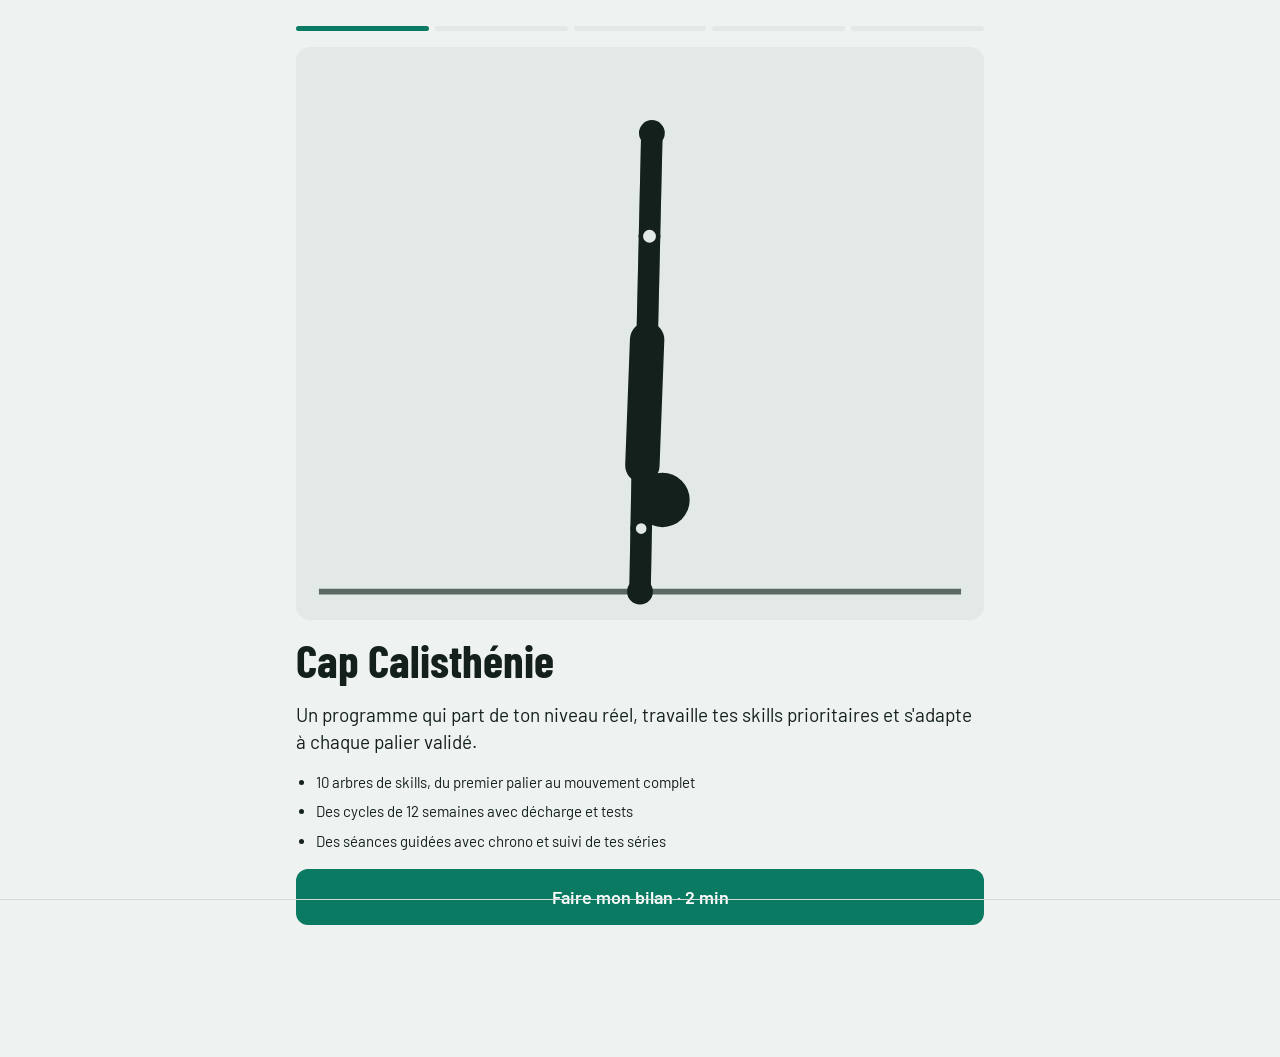
==== commit f27971ef: "Redraw companions as unique icon-style creatures and fix pet migration crash Each of the 30 companio" ====
--- a/index.html
+++ b/index.html
@@ -498,6 +498,47 @@
 .common-egg .egg-runes { opacity: .5; }
 @media (prefers-reduced-motion: reduce) { .pet-svg *, .egg-svg * { animation: none !important; } }
 
+/* Compagnons v3 : style icône */
+.k-sh .pet-body { transform-box: fill-box; transform-origin: 50% 100%; }
+.k-sh .a-breath { animation: c-breath 3s ease-in-out infinite; }
+.k-sh .a-stomp { animation: c-stomp 2.6s ease-in-out infinite; }
+.k-sh .a-hover { animation: c-hover 2.4s ease-in-out infinite; }
+.k-sh .a-flicker { animation: c-float 2.8s ease-in-out infinite; }
+.k-sh .a-bob { animation: s-bob 2.2s ease-in-out infinite; }
+@keyframes s-bob { 0%,100% { transform: translateY(0) scale(1, 1); } 50% { transform: translateY(-3px) scale(.99, 1.02); } }
+.k-sh .s-eye { animation: c-blink 4.6s infinite; transform-box: fill-box; transform-origin: center; }
+.k-sh .s-eye + .s-eye { animation-delay: .02s; }
+.k-sh .s-flame { animation: c-flick .5s ease-in-out infinite alternate; transform-box: fill-box; transform-origin: 50% 100%; }
+.k-sh .s-tail { animation: s-swish 2.2s ease-in-out infinite; transform-box: fill-box; transform-origin: 0% 100%; }
+.k-sh .s-tail3 { animation: s-fan 2.6s ease-in-out infinite; }
+@keyframes s-swish { 50% { transform: rotate(-8deg); } }
+@keyframes s-fan { 50% { transform: rotate(4deg); } }
+.k-sh .s-wing.s-l { animation: s-wl 1s ease-in-out infinite alternate; transform-box: fill-box; transform-origin: 100% 90%; }
+.k-sh .s-wing.s-r { animation: s-wr 1s ease-in-out infinite alternate; transform-box: fill-box; transform-origin: 0% 90%; }
+@keyframes s-wl { from { transform: rotate(4deg); } to { transform: rotate(-9deg); } }
+@keyframes s-wr { from { transform: rotate(-4deg); } to { transform: rotate(9deg); } }
+.k-sh .s-fin.s-l, .k-sh .s-leaf.s-l, .k-sh .s-hand.s-l, .k-sh .s-blade.s-l, .k-sh .s-flex.s-l, .k-sh .s-fist.s-l { animation: s-wl 1.6s ease-in-out infinite alternate; transform-box: fill-box; transform-origin: 100% 100%; }
+.k-sh .s-fin.s-r, .k-sh .s-leaf.s-r, .k-sh .s-hand.s-r, .k-sh .s-blade.s-r, .k-sh .s-flex.s-r, .k-sh .s-fist.s-r { animation: s-wr 1.6s ease-in-out infinite alternate; transform-box: fill-box; transform-origin: 0% 100%; }
+.k-sh .s-blade.s-l, .k-sh .s-blade.s-r { animation-duration: 1.1s; }
+.k-sh .s-sway { animation: s-swish 2.6s ease-in-out infinite; transform-box: fill-box; transform-origin: 50% 100%; }
+.k-sh .s-tent { animation: s-tent 1.8s ease-in-out infinite; transform-box: fill-box; transform-origin: 50% 0%; }
+@keyframes s-tent { 50% { transform: skewX(6deg) scaleY(1.04); } }
+.k-sh .s-glow { animation: c-glow 1.6s ease-in-out infinite; }
+.k-sh .s-tw { animation: c-twinkle 1.5s ease-in-out infinite; } .k-sh .s-tw:nth-of-type(2n) { animation-delay: .5s; } .k-sh .s-tw:nth-of-type(3n) { animation-delay: 1s; }
+.k-sh .s-ghost { animation: s-ghost 1.4s ease-in-out infinite; transform-box: fill-box; transform-origin: 50% 0%; }
+@keyframes s-ghost { 50% { transform: skewX(-2deg) scaleY(1.02); } }
+.k-sh .s-drip { animation: s-drip 1.4s ease-in infinite; }
+@keyframes s-drip { 0% { opacity: 0; transform: translateY(-4px); } 40% { opacity: 1; } 100% { opacity: 0; transform: translateY(4px); } }
+.k-sh .s-halo, .k-sh .s-crown { animation: p-halo 2.2s ease-in-out infinite; }
+.k-sh .s-wave { animation: s-wave 2.4s ease-in-out infinite; }
+@keyframes s-wave { 50% { transform: translateX(-4px); } }
+.k-sh .s-pulse { animation: s-pulse 2.4s ease-in-out infinite; transform-box: fill-box; transform-origin: center; }
+@keyframes s-pulse { 50% { transform: scale(1.08); opacity: .35; } }
+.k-sh .s-orbit { animation: s-orbit 3s ease-in-out infinite; }
+@keyframes s-orbit { 50% { transform: translateY(-3px); } }
+.egg-svg .s-tw { animation: c-twinkle 1.5s ease-in-out infinite; }
+@media (prefers-reduced-motion: reduce) { .k-sh *, .k-sh { animation: none !important; } }
+
 /* Craie, avatar, boutique */
 .chalk { display: inline-flex; align-items: center; gap: 4px; font-weight: 700; }
 .chalk-ic svg { width: 16px; height: 16px; display: block; fill: color-mix(in srgb, var(--surface) 70%, var(--accent)); stroke: var(--accent); stroke-width: 1.6; stroke-linejoin: round; }
@@ -3603,7 +3644,6 @@
   }
   _render7();
 };
-render();
 
 
 /* =====================================================================
@@ -3776,14 +3816,16 @@
 ];
 // Conversion des anciens compagnons vers les nouveaux, à rareté égale
 (function migratePets() {
-  const old = Object.keys(settings.pets.owned).filter(id => !NEW_PETS.some(p => p.id === id));
-  if (!old.length && (!settings.pets.equip || NEW_PETS.some(p => p.id === settings.pets.equip))) return;
+  // seuls les identifiants de la toute première liste sont convertis ici (les suivants sont gérés plus loin)
+  const isOld = id => PETS.some(p => p.id === id) && !NEW_PETS.some(p => p.id === id);
+  const old = Object.keys(settings.pets.owned).filter(isOld);
+  if (!old.length && !isOld(settings.pets.equip)) return;
   const used = {};
-  const mapId = id => { const op = PETS.find(p => p.id === id); const r = op ? op.r : "common"; const pool = NEW_PETS.filter(p => p.r === r); used[r] = (used[r] || 0); const np = pool[used[r] % pool.length]; used[r]++; return np.id; };
+  const mapId = id => { const r = PET[id].r; const pool = NEW_PETS.filter(p => p.r === r); used[r] = used[r] || 0; const np = pool[used[r] % pool.length]; used[r]++; return np.id; };
   const conv = {};
   old.forEach(id => { const nid = mapId(id); conv[id] = nid; settings.pets.owned[nid] = (settings.pets.owned[nid] || 0) + settings.pets.owned[id]; delete settings.pets.owned[id]; });
-  if (settings.pets.equip && conv[settings.pets.equip]) settings.pets.equip = conv[settings.pets.equip];
-  else if (settings.pets.equip && !NEW_PETS.some(p => p.id === settings.pets.equip)) settings.pets.equip = Object.keys(settings.pets.owned)[0] || null;
+  if (conv[settings.pets.equip]) settings.pets.equip = conv[settings.pets.equip];
+  else if (isOld(settings.pets.equip)) settings.pets.equip = Object.keys(settings.pets.owned)[0] || null;
   settings.pets.log = settings.pets.log.map(l => Object.assign(l, { id: conv[l.id] || l.id }));
   saveAll();
 })();
@@ -3814,6 +3856,533 @@
     '<path class="egg-crack" d="M16 66 L28 58 L34 68 L46 56 L54 70 L64 58 L72 68 L84 62" fill="none" stroke="' + col + '" stroke-width="2.6" stroke-linejoin="round" filter="url(#' + u + 'g)"/>' +
     '</svg>';
 };
+
+
+/* =====================================================================
+   V9 : compagnons en style « icône » (contour épais, ombrage en aplats)
+   Chaque créature a son propre dessin : plus de variantes recolorées.
+   ===================================================================== */
+const OL = "#1d1e2c";
+let CEL_N = 0;
+// Symétrie gauche/droite autour de x = 60 (chemins absolus M L C Q Z uniquement)
+const mir = d => d.replace(/(-?\d*\.?\d+)[ ,]+(-?\d*\.?\d+)/g, (m, a, b) => +(120 - a).toFixed(2) + " " + b);
+
+/* Forme ombrée : aplat de base, motifs internes, croissant d'ombre en bas, reflet, contour */
+function cel(u, d, base, shade, o) {
+  o = o || {};
+  const id = u + "k" + (++CEL_N), dx = o.dx == null ? -2 : o.dx, dy = o.dy == null ? -5 : o.dy;
+  const hl = o.hl ? '<ellipse cx="' + o.hl[0] + '" cy="' + o.hl[1] + '" rx="' + o.hl[2] + '" ry="' + o.hl[3] + '" fill="#fff" opacity="' + (o.hlo || .5) + '"' + (o.hl[4] ? ' transform="rotate(' + o.hl[4] + ' ' + o.hl[0] + ' ' + o.hl[1] + ')"' : '') + '/>' : "";
+  return '<g' + (o.cls ? ' class="' + o.cls + '"' : "") + (o.f ? ' filter="url(#' + u + 'g)"' : "") + '>' +
+    '<clipPath id="' + id + 'c"><path d="' + d + '"/></clipPath>' +
+    '<mask id="' + id + 'm" maskUnits="userSpaceOnUse" x="-40" y="-40" width="200" height="200"><path d="' + d + '" fill="#fff"/><path d="' + d + '" fill="#000" transform="translate(' + dx + ' ' + dy + ')"/></mask>' +
+    '<path d="' + d + '" fill="' + base + '"/>' +
+    '<g clip-path="url(#' + id + 'c)">' + (o.x || "") + '<path d="' + d + '" fill="' + shade + '" opacity="' + (o.so || .9) + '" mask="url(#' + id + 'm)"/>' + hl + '</g>' +
+    '<path d="' + d + '" fill="none" stroke="' + OL + '" stroke-width="' + (o.sw || 3) + '" stroke-linejoin="round"/></g>';
+}
+const cel2 = (u, d, b, s, o) => { o = o || {}; return cel(u, d, b, s, Object.assign({}, o, { cls: o.cls ? o.cls + " s-l" : o.cls })) + cel(u, mir(d), b, s, Object.assign({}, o, { cls: o.cls ? o.cls + " s-r" : o.cls, hl: o.hl ? [120 - o.hl[0], o.hl[1], o.hl[2], o.hl[3], -(o.hl[4] || 0)] : null, x: o.x ? mir(o.x) : "" })); };
+const ln = (d, w, c) => '<path d="' + d + '" fill="none" stroke="' + (c || OL) + '" stroke-width="' + (w || 3) + '" stroke-linecap="round" stroke-linejoin="round"/>';
+const glowLn = (u, d, c, w, cls) => '<path class="' + (cls || "s-glow") + '" d="' + d + '" fill="none" stroke="' + c + '" stroke-width="' + (w || 2.4) + '" stroke-linecap="round" stroke-linejoin="round" filter="url(#' + u + 'g)"/>';
+const fill = (d, c, extra) => '<path d="' + d + '" fill="' + c + '"' + (extra || "") + '/>';
+const fang = (x, y, s) => '<path d="M' + (x - 2.4 * s) + ' ' + y + ' L' + x + ' ' + (y + 5 * s) + ' L' + (x + 2.4 * s) + ' ' + y + ' Z" fill="#fff" stroke="' + OL + '" stroke-width="1.6" stroke-linejoin="round"/>';
+const dot = (x, y, r, c, cls) => '<circle' + (cls ? ' class="' + cls + '"' : '') + ' cx="' + x + '" cy="' + y + '" r="' + r + '" fill="' + c + '"/>';
+
+/* Œil au regard déterminé : paupière sombre en biais, iris coloré, reflets */
+function eye(u, x, y, r, iris, o) {
+  o = o || {};
+  if (o.sl) return ln("M" + (x - r) + " " + y + " Q" + x + " " + (y + r * .6) + " " + (x + r) + " " + y, 3);
+  const inn = x < 60 ? 1 : -1, id = u + "e" + (++CEL_N), rx = r * (o.w || .88), W = rx + 2;
+  const lid = "M" + (x - inn * W) + " " + (y - r - 2) + " L" + (x + inn * W) + " " + (y - r - 2) + " L" + (x + inn * W) + " " + (y - r * (o.a1 == null ? .05 : o.a1)) + " L" + (x - inn * W) + " " + (y - r * (o.a2 == null ? .6 : o.a2)) + " Z";
+  const ix = x + inn * r * .14, iy = y + r * .14, ir = r * (o.ir || .64);
+  const pupil = o.slit ? '<ellipse cx="' + ix + '" cy="' + iy + '" rx="' + ir * .2 + '" ry="' + ir * .82 + '" fill="#0d0d14"/>' : dot(ix, iy, ir * .48, "#0d0d14");
+  return '<g class="s-eye"><clipPath id="' + id + '"><ellipse cx="' + x + '" cy="' + y + '" rx="' + rx + '" ry="' + r + '"/></clipPath>' +
+    '<ellipse cx="' + x + '" cy="' + y + '" rx="' + rx + '" ry="' + r + '" fill="' + (o.sc || "#fff") + '"/>' +
+    '<g clip-path="url(#' + id + ')"><circle cx="' + ix + '" cy="' + iy + '" r="' + ir + '" fill="' + iris + '"' + (o.glow ? ' filter="url(#' + u + 'g)"' : '') + '/>' +
+    '<circle cx="' + ix + '" cy="' + (iy + ir * .35) + '" r="' + ir * .7 + '" fill="#fff" opacity=".22"/>' + pupil +
+    dot(ix - inn * ir * .38, iy - ir * .05, ir * .26, "#fff") + dot(ix + inn * ir * .3, iy + ir * .4, ir * .12, "#fff") +
+    '<path d="' + lid + '" fill="' + OL + '"/></g>' +
+    '<ellipse cx="' + x + '" cy="' + y + '" rx="' + rx + '" ry="' + r + '" fill="none" stroke="' + OL + '" stroke-width="2.6"/></g>';
+}
+const eyes = (u, cx, y, gap, r, iris, o) => eye(u, cx - gap, y, r, iris, o) + eye(u, cx + gap, y, r, iris, o);
+// Yeux lumineux sans pupille (esprits, golems, machines)
+const glowEyes = (u, sl, d, c, w) => {
+  if (sl) { const n = d.match(/-?\d*\.?\d+/g).map(Number), L = "M" + n[0] + " " + n[1] + " L" + n[2] + " " + n[1]; return ln(L, 3) + ln(mir(L), 3); }
+  return glowLn(u, d, c, w || 4, "s-eye") + glowLn(u, mir(d), c, w || 4, "s-eye");
+};
+
+/* =========================== Les 30 créatures =========================== */
+const ART = {};
+
+/* ----- Commun ----- */
+ART.gravillon = (u, sl) => {
+  let s = cel2(u, "M16 84 C10 76 16 66 24 70 C32 74 32 88 26 94 C20 96 16 90 16 84 Z", "#a39e94", "#6f6a62", { hl: [19, 76, 3, 4] });
+  s += cel(u, "M24 104 C16 80 22 52 42 42 C54 36 70 36 80 42 C100 54 104 82 96 104 Z", "#a8a398", "#706b62", {
+    hl: [38, 56, 9, 5, -30],
+    x: fill("M20 58 C34 34 86 32 100 58 C92 50 84 54 76 48 C68 54 60 46 52 52 C44 46 36 54 20 58 Z", "#6fae4a") + fill("M20 58 C26 56 30 60 36 56 C40 62 46 56 52 60 L52 52 C44 46 36 54 20 58Z", "#4c8a30") + ln("M30 74 L36 80 L34 88", 2.2) + ln("M90 76 L84 81 L86 90", 2.2) + ln("M58 96 L62 101", 2)
+  });
+  s += eyes(u, 60, 70, 13, 8, "#ffae1a", { sl });
+  s += ln("M48 89 L54 87 L60 89 L66 87 L72 89", 3);
+  return s;
+};
+ART.flammeche = (u, sl) => {
+  let s = cel(u, "M28 70 C18 66 16 54 20 46 C24 56 30 58 34 58 Z", "#ffb03a", "#e0601a", { cls: "s-flame" }) + cel(u, mir("M28 70 C18 66 16 54 20 46 C24 56 30 58 34 58 Z"), "#ffb03a", "#e0601a", { cls: "s-flame" });
+  s += cel(u, "M60 12 C66 30 88 42 88 72 C88 94 76 106 60 106 C44 106 32 94 32 72 C32 54 44 46 48 32 C52 40 56 30 60 12 Z", "#ff8a2a", "#d9441a", {
+    cls: "s-flame", hl: [44, 62, 4, 9, 15],
+    x: fill("M60 62 C72 70 78 80 76 90 C74 104 46 104 44 90 C42 80 50 72 60 62 Z", "#ffd04a") + fill("M60 80 C66 86 68 92 66 98 C62 104 56 104 54 98 C52 92 56 86 60 80Z", "#fff6c8")
+  });
+  s += eyes(u, 60, 70, 11, 7.5, "#e0201a", { sl, sc: "#fff8dc" });
+  s += ln("M50 84 Q60 90 70 84", 3) + fang(54, 85.5, .8) + fang(66, 85.5, .8);
+  s += dot(30, 30, 2, "#ffb03a", "s-tw") + dot(92, 24, 1.6, "#ffd04a", "s-tw") + dot(98, 50, 1.4, "#ff8a2a", "s-tw");
+  return s;
+};
+ART.ondin = (u, sl) => {
+  let s = cel(u, "M50 50 C46 30 56 14 72 10 C66 22 72 34 76 50 Z", "#8fe0ff", "#3fa0e8", { cls: "s-tail", x: ln("M58 46 C58 34 62 24 68 16", 1.8, "#3fa0e8") });
+  s += cel2(u, "M30 64 C16 56 6 62 6 72 C14 70 20 74 30 78 Z", "#8fe0ff", "#3fa0e8", { cls: "s-fin" });
+  s += cel(u, "M28 100 C18 78 24 48 60 46 C96 48 102 78 92 100 C82 108 38 108 28 100 Z", "#3fa6ec", "#2163b4", {
+    hl: [40, 60, 8, 5, -25],
+    x: fill("M40 106 C36 90 46 80 60 80 C74 80 84 90 80 106 Z", "#c8eeff") + ln("M48 90 Q60 94 72 90", 1.6, "#7cc4ea") + ln("M46 98 Q60 102 74 98", 1.6, "#7cc4ea") + dot(34, 82, 2.2, "#bde8ff") + dot(88, 80, 2, "#bde8ff")
+  });
+  s += eyes(u, 60, 66, 14, 8.5, "#0a5ad0", { sl });
+  s += ln("M53 82 Q60 86 67 82", 3);
+  return s;
+};
+ART.pousse = (u, sl) => {
+  let s = cel2(u, "M38 62 C24 50 10 54 2 40 C16 32 34 38 44 56 Z", "#a6dc54", "#5f9c2a", { cls: "s-leaf", x: ln("M38 58 C28 48 18 44 8 42", 1.6, "#5f9c2a") });
+  s += '<g class="s-sway">' + ln("M60 56 C60 46 56 40 60 30", 4) + ln("M60 56 C60 46 56 40 60 30", 2, "#5f9c2a") + cel(u, "M60 32 C62 18 76 12 84 16 C80 28 70 34 60 32 Z", "#bff06a", "#6aa830") + cel(u, "M60 32 C56 22 46 18 40 22 C44 30 52 34 60 32Z", "#bff06a", "#6aa830") + dot(60, 30, 3.4, "#ff5a7a") + '</g>';
+  s += cel(u, "M28 104 C22 82 30 56 60 54 C90 56 98 82 92 104 Z", "#7cc443", "#47852a", {
+    hl: [42, 66, 8, 4, -20],
+    x: fill("M28 104 C30 98 36 96 40 100 C44 94 50 96 52 100 C56 94 64 94 68 100 C70 96 76 94 80 100 C84 96 90 98 92 104 Z", "#5a9a30")
+  });
+  s += eyes(u, 60, 77, 13, 7.5, "#d8381e", { sl });
+  s += ln("M52 92 Q58 95 68 90", 3);
+  return s;
+};
+ART.etincelle = (u, sl) => {
+  let s = cel(u, "M22 82 L6 68 L24 66 L14 46 L34 54 L34 30 L50 46 L60 20 L70 46 L86 30 L86 54 L106 46 L96 66 L114 68 L98 82 Z", "#34406a", "#1c2340", { hl: [56, 34, 2, 6] });
+  s += cel(u, "M28 102 C18 82 24 58 60 56 C96 58 102 82 92 102 C80 110 40 110 28 102 Z", "#ffd23a", "#de9410", {
+    hl: [40, 66, 8, 4, -20],
+    x: fill("M42 108 C40 96 48 88 60 88 C72 88 80 96 78 108 Z", "#fff1b0")
+  });
+  s += glowLn(u, "M28 84 L34 80 L32 86 L38 82", "#3fd0ff", 2.2) + glowLn(u, mir("M28 84 L34 80 L32 86 L38 82"), "#3fd0ff", 2.2);
+  s += eyes(u, 60, 76, 13, 7.5, "#1e9ee8", { sl, glow: 1 });
+  s += '<ellipse cx="60" cy="88" rx="3.4" ry="2.4" fill="' + OL + '"/>' + ln("M54 93 Q60 96 66 93", 2.6);
+  s += dot(18, 40, 1.6, "#3fd0ff", "s-tw") + dot(104, 36, 1.8, "#3fd0ff", "s-tw");
+  return s;
+};
+ART.corbin = (u, sl) => {
+  let s = cel(u, "M50 46 C44 30 48 20 54 12 C56 24 58 34 60 42 C62 30 66 20 78 16 C72 28 70 38 68 46 Z", "#2c3048", "#161828", {});
+  s += cel(u, "M28 100 C16 76 26 44 60 42 C94 44 104 76 92 100 C80 110 40 110 28 100 Z", "#3a405e", "#1f2236", {
+    hl: [40, 56, 8, 4, -25],
+    x: fill("M42 108 C38 92 48 82 60 82 C72 82 82 92 78 108 Z", "#5d6488") + ln("M50 92 L54 96 L58 92 M62 92 L66 96 L70 92", 1.8, "#3a405e") + ln("M54 100 L58 104 L62 100 L66 104", 1.8, "#3a405e")
+  });
+  s += cel2(u, "M30 68 C16 72 10 90 18 104 C24 96 30 92 36 88 Z", "#2c3048", "#161828", { cls: "s-wing", x: ln("M22 80 L30 82 M18 90 L28 90", 1.6, "#4b5276") });
+  s += eyes(u, 60, 63, 12.5, 7.5, "#ff3b3b", { sl });
+  s += cel(u, "M50 72 L70 72 C70 80 64 88 60 94 C56 88 50 80 50 72 Z", "#ffb52e", "#d27c12", { hl: [56, 75, 3, 1.5] });
+  s += ln("M60 78 L60 86", 1.8);
+  s += ln("M48 106 L46 110 M52 106 L52 110 M68 106 L68 110 M72 106 L74 110", 2.6, "#d27c12");
+  return s;
+};
+ART.crocou = (u, sl) => {
+  let s = cel(u, "M22 76 L14 70 L24 66 Z M98 76 L106 70 L96 66 Z", "#3c8a3e", "#245e28");
+  s += cel(u, "M18 96 C14 74 28 58 60 58 C92 58 106 74 102 96 C98 108 22 108 18 96 Z", "#52a64c", "#2d6c30", {
+    hl: [40, 66, 10, 3.5, -10],
+    x: fill("M20 90 C40 100 80 100 100 90 C102 104 18 104 20 90 Z", "#dfeaa4") + dot(46, 72, 2.4, "#3c8a3e") + dot(74, 70, 2, "#3c8a3e") + dot(60, 66, 1.8, "#3c8a3e")
+  });
+  s += cel2(u, "M30 64 C28 46 46 40 52 52 C54 58 50 64 44 66 Z", "#52a64c", "#2d6c30");
+  s += eyes(u, 60, 54, 16.5, 6.5, "#ffd000", { sl, slit: 1 });
+  s += ln("M24 86 Q60 98 96 86", 3);
+  s += [32, 42, 52, 68, 78, 88].map((x, i) => fang(x, 86 + (i === 0 || i === 5 ? 1.5 : i === 1 || i === 4 ? 4.3 : 5.6) - .5, .7)).join("");
+  s += dot(54, 76, 1.6, OL) + dot(66, 76, 1.6, OL);
+  return s;
+};
+ART.fouisseur = (u, sl) => {
+  let s = cel(u, "M26 104 C18 80 26 48 60 46 C94 48 102 80 94 104 Z", "#6b5a80", "#45395a", {
+    hl: [40, 58, 9, 4, -25],
+    x: fill("M42 106 C40 94 48 88 60 88 C72 88 80 94 78 106Z", "#8a78a0")
+  });
+  s += fill("M22 64 C40 58 80 58 98 64 L98 70 C80 66 40 66 22 70 Z", "#3a2f22") ;
+  s += sl ? ln("M38 66 L52 66", 3) + ln("M68 66 L82 66", 3) :
+    [45, 75].map(x => '<circle cx="' + x + '" cy="66" r="11.5" fill="#2c3644" stroke="#d9a441" stroke-width="2.4"/><circle cx="' + x + '" cy="66" r="13" fill="none" stroke="' + OL + '" stroke-width="2.2"/>' + fill("M" + (x - 6) + " 62 L" + (x + 1) + " 57 L" + (x - 3) + " 68 Z", "#9fd8ff", ' opacity=".8"')).join("") + '<rect x="56" y="63" width="8" height="5" rx="2" fill="#d9a441" stroke="' + OL + '" stroke-width="1.5"/>';
+  s += cel(u, "M50 82 C50 75 70 75 70 82 C70 90 50 90 50 82 Z", "#ff8fa3", "#d85a76", { hl: [56, 79, 3, 1.5] });
+  s += ln("M54 94 Q60 97 66 94", 2.6);
+  s += cel2(u, "M24 86 C12 86 6 98 12 106 L32 106 C34 96 30 88 24 86 Z", "#8a78a0", "#5a4b70", { x: "" });
+  s += ln("M10 104 L4 100 M14 106 L8 106 M18 106 L14 110", 2.6, "#fff") + ln(mir("M10 104 L4 100 M14 106 L8 106 M18 106 L14 110"), 2.6, "#fff");
+  return s;
+};
+
+/* ----- Rare ----- */
+ART.lynxglace = (u, sl) => {
+  let s = cel2(u, "M30 54 L24 16 L52 38 Z", "#dfeaf5", "#94adc8", { x: fill("M32 48 L28 24 L46 38Z", "#7fb0e6") });
+  s += ln("M24 16 L22 4", 3) + ln(mir("M24 16 L22 4"), 3);
+  s += cel(u, "M24 72 C22 50 38 36 60 36 C82 36 98 50 96 72 L106 78 L96 82 L100 90 L88 90 C82 100 72 104 60 104 C48 104 38 100 32 90 L20 90 L24 82 L14 78 Z", "#e6eff8", "#9ab2cc", {
+    hl: [44, 48, 9, 4, -20],
+    x: fill("M60 40 L66 50 L60 60 L54 50 Z", "#7fe0ff", ' filter="url(#' + u + 'g)" class="s-glow"') + fill("M44 80 C44 72 56 72 60 78 C64 72 76 72 76 80 C76 92 44 92 44 80 Z", "#fff") + ln("M30 60 L40 62 M28 68 L38 68", 2.2, "#7a94b4") + ln(mir("M30 60 L40 62 M28 68 L38 68"), 2.2, "#7a94b4")
+  });
+  s += '<path d="M60 40 L66 50 L60 60 L54 50 Z" fill="none" stroke="' + OL + '" stroke-width="2"/>';
+  s += eyes(u, 60, 66, 15, 8, "#2fb0ff", { sl, slit: 1, glow: 1 });
+  s += fill("M56 78 L64 78 L60 82 Z", "#ff8fb0", ' stroke="' + OL + '" stroke-width="1.8" stroke-linejoin="round"') + ln("M60 82 L60 86 M53 88 Q60 85 67 88", 2.4);
+  return s;
+};
+ART.cornebuff = (u, sl) => {
+  let s = cel2(u, "M30 80 C14 80 6 66 12 58 C18 52 26 58 26 66 C30 66 36 70 36 76 Z", "#3d5ad8", "#22348a", { cls: "s-flex", hl: [16, 60, 3, 2] });
+  s += cel(u, "M26 102 C18 74 34 52 60 52 C86 52 102 74 94 102 C82 110 38 110 26 102 Z", "#3d5ad8", "#20307e", {
+    hl: [42, 64, 10, 5, -25],
+    x: ln("M60 60 L60 108", 2.4) + fill("M28 100 C40 104 50 106 58 106 L58 94 C46 94 36 92 28 88Z", "#2a3fa0", ' opacity=".5"')
+  });
+  s += cel(u, "M54 50 C48 34 52 16 64 4 C62 16 66 26 74 32 L66 34 C66 40 66 46 68 50 Z", "#4a6af0", "#283c9a", { hl: [58, 26, 2, 7, 10] });
+  s += cel(u, "M38 58 C38 42 82 42 82 58 C82 70 38 70 38 58 Z", "#1f2a58", "#0f1430", { hl: [48, 50, 5, 2] });
+  s += eyes(u, 60, 57, 11, 5.6, "#ffd000", { sl, glow: 1 });
+  s += ln("M48 108 L46 112 M72 108 L74 112", 3);
+  return s;
+};
+ART.meduse = (u, sl) => {
+  const t = [26, 40, 54, 66, 80, 94].map((x, i) => { const d = "M" + x + " 60 C" + (x - 6) + " 72 " + (x + 6) + " 82 " + x + " 92 C" + (x - 4) + " 98 " + (x + 2) + " 104 " + (x - 2) + " " + (108 - (i % 2) * 6); return '<g class="s-tent" style="animation-delay:' + (-i * .25) + 's">' + ln(d, 7) + ln(d, 3.6, i % 2 ? "#e7b6ff" : "#b17cf0") + '</g>'; }).join("");
+  let s = t;
+  s += cel(u, "M18 62 C18 30 38 14 60 14 C82 14 102 30 102 62 C94 56 88 66 80 60 C74 56 66 66 60 60 C54 66 46 56 40 60 C32 66 26 56 18 62 Z", "#c48cff", "#8650d4", {
+    hl: [40, 26, 10, 5, -25],
+    x: dot(32, 46, 3, "#f0dcff", "s-glow") + dot(86, 40, 3.6, "#f0dcff", "s-glow") + dot(72, 24, 2.2, "#f0dcff", "s-glow") + dot(48, 22, 2, "#f0dcff", "s-glow") + fill("M18 62 C26 56 32 66 40 60 C46 56 54 66 60 60 C66 66 74 56 80 60 C88 66 94 56 102 62 L102 54 C94 50 26 50 18 54 Z", "#a36ee6")
+  });
+  s += eyes(u, 60, 40, 13, 7.5, "#ff3f9a", { sl });
+  s += ln("M54 52 Q60 50 66 53", 2.6);
+  return s;
+};
+ART.hibou = (u, sl) => {
+  let s = cel2(u, "M36 48 L22 20 L50 40 Z", "#7a5634", "#4c321c");
+  s += cel(u, "M28 102 C16 80 22 44 60 40 C98 44 104 80 92 102 C80 110 40 110 28 102 Z", "#8a6440", "#57391f", {
+    hl: [38, 54, 8, 4, -25],
+    x: '<circle cx="45" cy="64" r="16" fill="#ecd7ad"/><circle cx="75" cy="64" r="16" fill="#ecd7ad"/>' + fill("M44 108 C42 92 50 84 60 84 C70 84 78 92 76 108 Z", "#d9bf8c") + ln("M50 92 L54 95 L58 92 M62 92 L66 95 L70 92 M54 100 L58 103 L62 100 L66 103", 1.8, "#8a6440")
+  });
+  s += cel2(u, "M28 70 C14 76 12 94 20 106 C26 98 32 94 36 88 Z", "#6e4c2c", "#43291a", { cls: "s-wing" });
+  s += eyes(u, 60, 64, 15, 10.5, "#ff9a1a", { sl, ir: .7, a2: .5, a1: 0 });
+  s += cel(u, "M55 74 L65 74 L60 84 Z", "#ffd36b", "#d99a2a");
+  return s;
+};
+ART.squalo = (u, sl) => {
+  let s = cel(u, "M50 44 C54 28 64 14 78 8 C72 22 72 34 76 46 Z", "#5b7fa3", "#36546f", { hl: [64, 24, 2, 6, 25] });
+  s += cel2(u, "M22 80 C10 82 2 92 4 102 C12 96 18 94 26 94 Z", "#5b7fa3", "#36546f", { cls: "s-fin" });
+  s += cel(u, "M18 96 C12 66 32 40 60 40 C88 40 108 66 102 96 C98 108 22 108 18 96 Z", "#6489ad", "#3a5876", {
+    hl: [40, 52, 10, 4, -20],
+    x: fill("M20 82 C38 98 82 98 100 82 C104 98 100 108 60 108 C20 108 16 98 20 82 Z", "#eaf2f8") + ln("M26 62 Q30 67 26 72 M30 60 Q34 66 30 72", 2, "#36546f") + ln(mir("M26 62 Q30 67 26 72 M30 60 Q34 66 30 72"), 2, "#36546f")
+  });
+  s += eyes(u, 60, 60, 18, 6.6, "#ffcc00", { sl });
+  s += fill("M32 80 Q60 96 88 80 Q60 88 32 80 Z", "#3b1a24", ' stroke="' + OL + '" stroke-width="3" stroke-linejoin="round"');
+  s += [38, 46, 54, 62, 70, 78].map((x, i) => '<path d="M' + (x - 3) + ' ' + (82.5 + Math.sin((i + .5) / 6 * Math.PI) * 5) + ' l3 5 l3 -5 Z" fill="#fff"/>').join("");
+  return s;
+};
+ART.champi = (u, sl) => {
+  let s = cel(u, "M36 62 C32 80 34 98 40 106 L80 106 C86 98 88 80 84 62 Z", "#f4e5cc", "#c9b08a", { hl: [44, 76, 3, 8] });
+  s += cel(u, "M12 60 C12 30 36 14 60 14 C84 14 108 30 108 60 C98 68 22 68 12 60 Z", "#e2402e", "#a12418", {
+    hl: [36, 28, 10, 4, -25],
+    x: dot(36, 42, 6, "#fff4ea") + dot(62, 28, 7, "#fff4ea") + dot(86, 44, 6.5, "#fff4ea") + dot(52, 52, 4, "#fff4ea") + dot(96, 56, 3, "#fff4ea") + dot(22, 54, 3.4, "#fff4ea")
+  });
+  s += fill("M14 58 C30 64 90 64 106 58 L106 52 C90 58 30 58 14 52 Z", "#262a40") + fill("M104 54 C112 56 116 66 112 74 C108 68 104 66 100 62 Z", "#262a40", ' class="s-tail"');
+  s += eyes(u, 60, 78, 11, 6.8, "#3a1d6e", { sl });
+  s += ln("M53 93 L67 92", 3);
+  return s;
+};
+ART.vespere = (u, sl) => {
+  let s = cel2(u, "M40 66 C26 52 10 48 2 56 C8 60 8 68 6 74 C14 70 18 74 18 82 C24 76 30 78 34 86 Z", "#4a3270", "#2b1c46", { cls: "s-wing", x: ln("M38 70 L8 58 M38 74 L16 76", 1.6, "#6c4fa0") });
+  s += cel2(u, "M42 60 L30 18 L56 50 Z", "#5a3f8c", "#382460", { x: fill("M42 54 L34 28 L50 48Z", "#ff8fb8") });
+  s += cel(u, "M36 96 C28 80 32 52 60 50 C88 52 92 80 84 96 C76 106 44 106 36 96 Z", "#5d4290", "#36245c", {
+    hl: [44, 60, 7, 4, -25],
+    x: fill("M46 104 C44 94 50 88 60 88 C70 88 76 94 74 104Z", "#8a6cc0")
+  });
+  s += eyes(u, 60, 70, 11.5, 7.2, "#ff2e66", { sl, glow: 1 });
+  s += ln("M52 84 Q60 87 68 84", 2.6) + fang(55, 84.5, .8) + fang(65, 84.5, .8);
+  return s;
+};
+
+/* ----- Épique ----- */
+ART.kitsune = (u, sl) => {
+  const tail = "M60 100 C36 90 30 58 42 24 C48 34 56 38 64 38 C78 58 78 86 60 100 Z";
+  let s = [-46, 46, 0].map(r => '<g class="s-tail3" style="transform-origin:60px 100px;animation-delay:' + (r / 60) + 's"><g transform="rotate(' + r + ' 60 100)">' + cel(u, tail, "#f8f4ee", "#c4b8aa", { x: fill("M42 24 C48 34 56 38 64 38 C66 46 60 52 48 50 C42 44 40 34 42 24 Z", "#ff5c96") }) + '</g></g>').join("");
+  s += cel(u, "M40 106 C36 92 42 80 60 80 C78 80 84 92 80 106 Z", "#f8f4ee", "#c4b8aa", { x: fill("M50 106 C50 96 54 90 60 90 C66 90 70 96 70 106Z", "#fff") });
+  s += cel2(u, "M36 46 L28 12 L56 38 Z", "#f8f4ee", "#c4b8aa", { x: fill("M38 42 L33 22 L50 37Z", "#ff5c96") });
+  s += cel(u, "M24 66 C22 48 40 36 60 36 C80 36 98 48 96 66 L104 74 L94 76 C88 86 76 92 60 92 C44 92 32 86 26 76 L16 74 Z", "#f8f4ee", "#c4b8aa", {
+    hl: [44, 46, 9, 3.5, -15],
+    x: fill("M60 40 C64 46 64 52 60 58 C56 52 56 46 60 40 Z", "#e2402e") + ln("M34 56 Q42 50 50 54", 3, "#e2402e") + ln(mir("M34 56 Q42 50 50 54"), 3, "#e2402e")
+  });
+  s += eyes(u, 60, 66, 14, 7.2, "#ff2e74", { sl, slit: 1, glow: 1 });
+  s += fill("M56 78 L64 78 L60 82 Z", OL) + ln("M60 82 L60 85 M54 86 Q60 84 66 86", 2.4);
+  return s;
+};
+ART.tigreorage = (u, sl) => {
+  let s = glowLn(u, "M16 34 L24 46 L16 48 L26 62", "#7fe8ff", 2.6) + glowLn(u, mir("M16 34 L24 46 L16 48 L26 62"), "#7fe8ff", 2.6);
+  s += cel2(u, "M28 46 C18 32 26 18 42 28 Z", "#f39a2a", "#c0661a", { x: fill("M30 40 C26 32 30 26 38 30Z", "#2a1d18") });
+  s += cel(u, "M18 70 C16 46 36 30 60 30 C84 30 104 46 102 70 C100 92 82 104 60 104 C38 104 20 92 18 70 Z", "#f6a032", "#c0601a", {
+    hl: [38, 42, 10, 4, -25],
+    x: fill("M50 31 L55 46 L60 34 L65 46 L70 31 Z", "#2a1d18") + fill("M16 62 L34 68 L16 74 Z M18 80 L32 82 L20 88 Z", "#2a1d18") + fill(mir("M16 62 L34 68 L16 74 Z M18 80 L32 82 L20 88 Z"), "#2a1d18") +
+      fill("M36 86 C36 74 54 72 60 78 C66 72 84 74 84 86 C84 100 36 100 36 86 Z", "#fff4e6") + glowLn(u, "M40 40 L46 48 L42 50 L48 58", "#7fe8ff", 1.8)
+  });
+  s += eyes(u, 60, 60, 16, 8.2, "#4fdcff", { sl, glow: 1, slit: 1 });
+  s += cel(u, "M53 77 L67 77 L60 84 Z", "#3a2620", "#1a1010");
+  s += ln("M60 84 L60 88 M50 90 Q55 93 60 88 Q65 93 70 90", 2.6) + fang(51, 90, .9) + fang(69, 90, .9);
+  return s;
+};
+ART.golemcristal = (u, sl) => {
+  let s = cel2(u, "M28 72 L8 40 L20 38 L36 62 Z", "#c8f6ff", "#5ec4ea", { x: ln("M26 66 L14 42", 1.4, "#fff") });
+  s += cel2(u, "M24 74 L10 80 L10 98 L26 102 L30 86 Z", "#8ee6ff", "#3a9fd0", { cls: "s-fist" });
+  s += cel(u, "M30 106 L24 72 L40 50 L80 50 L96 72 L90 106 Z", "#8ee8ff", "#3aa0d6", {
+    hl: [40, 60, 4, 8, 30],
+    x: ln("M40 50 L50 72 L70 72 L80 50 M50 72 L44 106 M70 72 L76 106 M24 72 L50 72 M70 72 L96 72", 1.6, "#4fb8e6") + fill("M34 74 L86 74 L84 88 L36 88 Z", "#183a5c")
+  });
+  s += glowEyes(u, sl, "M42 80 L54 83", "#ffffff", 4);
+  s += '<path class="s-glow" d="M60 92 L65 98 L60 104 L55 98 Z" fill="#fff" filter="url(#' + u + 'g)"/>';
+  s += cel(u, "M44 52 L50 24 L60 14 L70 24 L76 52 Z", "#d4f8ff", "#6ccdf0", { hl: [54, 30, 2, 8, 15], x: ln("M60 14 L60 52 M50 24 L60 36 L70 24", 1.4, "#8ee0f8") });
+  s += dot(20, 30, 1.6, "#fff", "s-tw") + dot(100, 26, 2, "#fff", "s-tw") + dot(106, 56, 1.4, "#bff4ff", "s-tw");
+  return s;
+};
+ART.mante = (u, sl) => {
+  let s = ln("M50 36 C44 22 36 14 26 12", 2.6) + ln(mir("M50 36 C44 22 36 14 26 12"), 2.6);
+  s += cel2(u, "M48 74 L28 62 L24 68 L44 80 Z", "#7cc23e", "#4a8a22");
+  s += cel2(u, "M28 62 C14 52 12 30 22 18 C24 32 30 46 38 56 Z", "#c8f080", "#6aa830", { cls: "s-blade", hl: [20, 34, 1.5, 7, 10], x: ln("M24 30 L28 30 M24 38 L29 37 M27 46 L32 44", 1.6, "#4a8a22") });
+  s += cel(u, "M42 106 C38 88 48 74 60 74 C72 74 82 88 78 106 Z", "#86cc46", "#4a8a22", { x: ln("M46 88 Q60 92 74 88 M44 96 Q60 100 76 96", 1.8, "#4a8a22") });
+  s += cel(u, "M54 62 L66 62 L68 78 L52 78 Z", "#7cc23e", "#4a8a22");
+  s += cel(u, "M30 38 C36 26 84 26 90 38 C88 50 70 62 60 68 C50 62 32 50 30 38 Z", "#94d84c", "#5a9a2a", { hl: [44, 34, 8, 3, -10] });
+  s += sl ? ln("M32 40 Q40 46 48 40", 3) + ln("M72 40 Q80 46 88 40", 3) :
+    '<g class="s-eye">' + cel(u, "M28 40 C28 30 40 28 46 34 C50 40 46 48 38 48 C32 48 28 46 28 40 Z", "#ffd23a", "#e0901a", { hl: [35, 35, 3, 2] }) + cel(u, mir("M28 40 C28 30 40 28 46 34 C50 40 46 48 38 48 C32 48 28 46 28 40 Z"), "#ffd23a", "#e0901a", { hl: [85, 35, 3, 2] }) + dot(40, 40, 2.4, OL) + dot(80, 40, 2.4, OL) + '</g>';
+  s += ln("M54 58 L58 62 M66 58 L62 62", 2.4);
+  return s;
+};
+ART.wyverne = (u, sl) => {
+  let s = cel2(u, "M44 66 C30 46 12 34 2 34 C8 42 8 50 6 58 C12 56 18 60 18 68 C24 64 30 68 32 76 Z", "#5a2a8a", "#361656", { cls: "s-wing", x: ln("M42 66 L8 40 M38 70 L14 62 M36 74 L22 70", 1.6, "#8a5ac0") });
+  s += cel(u, "M82 98 C98 102 110 92 106 78 L114 72 L102 70 L100 76 C102 86 94 92 82 92 Z", "#8a4fd0", "#5a2a8a", { cls: "s-tail" });
+  s += cel(u, "M34 106 C30 88 40 72 60 72 C80 72 90 88 86 106 Z", "#8a4fd0", "#5a2a8a", { x: fill("M48 106 C46 92 52 84 60 84 C68 84 74 92 72 106 Z", "#ffd86b") + ln("M50 92 L70 92 M48 99 L72 99", 1.6, "#d9a23a") });
+  s += cel2(u, "M40 34 C34 22 30 14 22 8 C34 10 44 18 48 28 Z", "#f2e6ff", "#b8a0d8");
+  s += cel(u, "M32 52 C30 36 44 26 60 26 C76 26 90 36 88 52 C86 64 74 72 60 72 C46 72 34 64 32 52 Z", "#9358da", "#5a2a8a", {
+    hl: [44, 34, 8, 3, -20],
+    x: fill("M46 58 C46 52 74 52 74 58 C74 68 46 68 46 58 Z", "#b07ae8") + ln("M56 30 L60 36 L64 30", 2, "#5a2a8a")
+  });
+  s += eyes(u, 60, 47, 13, 7, "#ffe65c", { sl, slit: 1, glow: 1 });
+  s += dot(55, 59, 1.6, OL) + dot(65, 59, 1.6, OL) + ln("M50 65 Q60 69 70 65", 2.6) + fang(52, 65.5, .8) + fang(68, 65.5, .8);
+  return s;
+};
+ART.spectre = (u, sl) => {
+  let s = cel(u, "M44 30 C38 18 46 10 46 0 C52 10 58 14 56 26 Z", "#a07cff", "#5a3cc0", { cls: "s-flame", f: 1 }) + cel(u, "M66 26 C66 14 74 10 80 4 C80 14 84 22 76 30 Z", "#a07cff", "#5a3cc0", { cls: "s-flame", f: 1 });
+  s += cel(u, "M24 70 C22 40 40 22 60 22 C80 22 98 40 96 70 L98 100 L86 92 L78 106 L68 94 L60 108 L52 94 L42 106 L34 92 L22 100 Z", "#4d3c92", "#291e5c", { cls: "s-ghost", hl: [42, 38, 9, 4, -25], x: fill("M24 90 L34 84 L42 98 L52 86 L60 100 L68 86 L78 98 L86 84 L96 90 L98 100 L86 92 L78 106 L68 94 L60 108 L52 94 L42 106 L34 92 L22 100Z", "#3a2c78") });
+  s += cel2(u, "M24 74 C12 72 6 80 8 88 L14 84 L14 92 L20 86 L22 92 C28 86 28 78 24 74 Z", "#4d3c92", "#291e5c", { cls: "s-hand" });
+  s += sl ? ln("M36 56 L52 60", 3) + ln("M84 56 L68 60", 3) : '<g class="s-eye" filter="url(#' + u + 'g)">' + fill("M34 52 L54 60 L40 66 Z", "#c8ff5c") + fill(mir("M34 52 L54 60 L40 66 Z"), "#c8ff5c") + '</g>';
+  s += fill("M36 74 Q60 94 84 74 Q60 84 36 74 Z", "#0e0a20", ' stroke="' + OL + '" stroke-width="3" stroke-linejoin="round"');
+  s += fill("M42 78 L46 83 L50 80 L54 86 L58 81 L62 86 L66 81 L70 86 L74 80 L78 83 L80 77 Q60 86 42 78 Z", "#e8e0ff");
+  return s;
+};
+
+/* ----- Légendaire ----- */
+ART.phenix = (u, sl) => {
+  const wing = "M48 64 C36 42 20 28 2 22 C8 30 8 36 6 42 C12 42 16 46 14 52 C20 52 24 56 22 62 C30 62 36 68 38 76 Z";
+  let s = cel2(u, wing, "#ff7a2a", "#c23a14", { cls: "s-wing", x: fill("M2 22 C8 30 8 36 6 42 C12 42 16 46 14 52 C20 52 24 56 22 62 C14 56 10 44 2 22Z", "#ffd04a") + ln("M44 64 L10 30 M40 68 L16 50 M38 72 L24 62", 1.6, "#ffb03a") });
+  s += cel2(u, "M48 100 C42 110 32 116 22 116 C30 108 36 100 40 92 Z", "#ffb03a", "#e0501a", { cls: "s-flame" });
+  s += cel(u, "M60 96 C56 106 60 114 64 118 C66 110 66 104 60 96Z", "#ffd04a", "#ff7a2a", { cls: "s-flame" });
+  s += cel(u, "M42 100 C36 84 42 60 60 58 C78 60 84 84 78 100 C72 106 48 106 42 100 Z", "#ff5a2a", "#b0220e", { x: fill("M50 66 L60 76 L70 66 L70 80 L60 92 L50 80 Z", "#ffd04a") + ln("M52 72 L60 80 L68 72 M54 82 L60 88 L66 82", 1.6, "#ff8a2a") });
+  s += cel(u, "M52 32 C44 20 48 8 54 0 C56 10 60 16 60 26 C62 14 68 6 76 4 C72 14 72 22 68 32 Z", "#ffe14d", "#ff8a1a", { cls: "s-flame", f: 1 });
+  s += cel(u, "M44 46 C44 32 52 26 60 26 C68 26 76 32 76 46 C76 56 68 62 60 62 C52 62 44 56 44 46 Z", "#ff6a2a", "#b0300e", { hl: [52, 34, 4, 2.5, -20] });
+  s += eyes(u, 60, 43, 8.4, 5.2, "#ffe14d", { sl, glow: 1 });
+  s += cel(u, "M55 49 L65 49 C65 54 62 58 60 61 C58 58 55 54 55 49 Z", "#ffe08a", "#d99a2a");
+  s += dot(18, 80, 1.8, "#ffd04a", "s-tw") + dot(102, 76, 2, "#ff8a2a", "s-tw") + dot(96, 100, 1.4, "#ffe14d", "s-tw") + dot(24, 100, 1.6, "#ffb03a", "s-tw");
+  return s;
+};
+ART.fenrir = (u, sl) => {
+  let s = cel2(u, "M26 58 L2 52 L18 68 L0 78 L22 82 L10 98 L34 92 Z", "#353a4c", "#1c1f2a");
+  s += cel2(u, "M30 42 L22 4 L54 30 Z", "#4a5064", "#2a2e3c", { x: fill("M32 36 L27 14 L46 30Z", "#8a1a24") });
+  s += cel(u, "M22 64 C20 40 38 26 60 26 C82 26 100 40 98 64 C104 72 104 82 96 86 C90 98 76 104 60 104 C44 104 30 98 24 86 C16 82 16 72 22 64 Z", "#4c5266", "#272b38", {
+    hl: [40, 38, 10, 4, -20],
+    x: fill("M40 86 C40 70 80 70 80 86 C80 100 40 100 40 86 Z", "#8a90a6") + glowLn(u, "M60 32 L60 46 M54 36 L60 40 L66 36", "#ff2a2a", 2) + ln("M26 70 L36 72 M26 78 L36 77", 2.4, "#272b38") + ln(mir("M26 70 L36 72 M26 78 L36 77"), 2.4, "#272b38")
+  });
+  s += eyes(u, 60, 58, 15, 7.6, "#ff2a2a", { sl, glow: 1, slit: 1, sc: "#ffe6c8" });
+  s += cel(u, "M52 76 C52 70 68 70 68 76 C68 80 60 84 60 84 C60 84 52 80 52 76 Z", "#141620", "#000", { hl: [56, 73, 2.5, 1.2] });
+  s += fill("M46 90 Q60 98 74 90 Q60 94 46 90 Z", "#3a0a10", ' stroke="' + OL + '" stroke-width="2.6" stroke-linejoin="round"') + fang(49, 90.5, 1) + fang(71, 90.5, 1) + fang(56, 93, .6) + fang(64, 93, .6);
+  s += [30, 42, 54, 66, 78, 90].map((x, i) => '<ellipse cx="' + x + '" cy="' + (104 - Math.abs(60 - x) * .12) + '" rx="6" ry="3.6" fill="none" stroke="' + OL + '" stroke-width="5"/><ellipse cx="' + x + '" cy="' + (104 - Math.abs(60 - x) * .12) + '" rx="6" ry="3.6" fill="none" stroke="#c4cad4" stroke-width="2.4"/>').join("");
+  return s;
+};
+ART.titanlave = (u, sl) => {
+  let s = cel2(u, "M42 32 C32 26 28 16 30 4 C38 14 44 18 52 24 Z", "#ffb46b", "#c8641a", { f: 1 });
+  s += cel2(u, "M18 74 C4 76 2 96 10 106 L30 106 C34 94 30 80 18 74 Z", "#4a342c", "#22140e", { cls: "s-fist", x: glowLn(u, "M10 90 L18 94 L16 100", "#ff7a1a", 2) });
+  s += cel(u, "M16 106 C12 80 22 56 38 50 L82 50 C98 56 108 80 104 106 Z", "#3d2b26", "#1c100c", {
+    hl: [32, 62, 6, 3, -30],
+    x: glowLn(u, "M40 58 L48 70 L42 80 L52 92 L48 106 M80 60 L72 72 L80 84 L72 96 M60 76 L64 86 L58 96", "#ff7a1a", 2.6) + fill("M44 70 C44 62 76 62 76 70 C76 80 44 80 44 70Z", "#ff5a0a", ' opacity=".18"')
+  });
+  s += cel(u, "M38 58 C36 38 46 24 60 24 C74 24 84 38 82 58 Z", "#4a342c", "#22140e", { hl: [48, 32, 5, 2.5, -20] });
+  s += glowEyes(u, sl, "M44 42 L56 46", "#ffcc33", 4.4);
+  s += cel(u, "M48 52 L72 52 L68 58 L52 58 Z", "#ff7a1a", "#c83a0a", { f: 1 });
+  s += '<path class="s-drip" d="M48 106 C48 110 50 112 50 114" stroke="#ff7a1a" stroke-width="3" stroke-linecap="round" filter="url(#' + u + 'g)"/>';
+  s += dot(30, 30, 1.8, "#ff9a3a", "s-tw") + dot(94, 34, 1.6, "#ffcc33", "s-tw") + dot(100, 52, 1.4, "#ff7a1a", "s-tw");
+  return s;
+};
+ART.griffon = (u, sl) => {
+  const wing = "M46 72 C34 52 18 42 2 40 C8 48 6 54 4 60 C12 60 14 66 12 72 C20 70 24 76 22 82 C32 80 38 84 40 90 Z";
+  let s = cel2(u, wing, "#b47c3a", "#76501e", { cls: "s-wing", x: fill("M2 40 C8 48 6 54 4 60 C12 60 14 66 12 72 C20 70 24 76 22 82 C14 76 8 62 2 40Z", "#f6f2ea") + ln("M42 74 L10 46 M40 80 L16 64 M40 86 L24 78", 1.6, "#8a5c26") });
+  s += cel(u, "M34 106 C30 88 42 74 60 74 C78 74 90 88 86 106 Z", "#d9a441", "#a4721e", { x: fill("M48 106 C48 96 54 88 60 88 C66 88 72 96 72 106Z", "#f0cc7a") });
+  s += cel2(u, "M38 96 C32 96 30 104 34 108 L46 108 C46 102 44 96 38 96 Z", "#d9a441", "#a4721e");
+  s += cel2(u, "M44 32 L36 12 L54 26 Z", "#f6f2ea", "#c4baa8");
+  s += cel(u, "M36 54 C34 36 46 24 60 24 C74 24 86 36 84 54 C82 68 72 78 60 78 C48 78 38 68 36 54 Z", "#f8f4ec", "#c4baa8", { hl: [46, 34, 7, 3, -20], x: ln("M40 62 L46 60 M38 68 L44 66", 1.6, "#c4baa8") + ln(mir("M40 62 L46 60 M38 68 L44 66"), 1.6, "#c4baa8") });
+  s += eyes(u, 60, 48, 11, 6.6, "#ffb000", { sl, glow: 1 });
+  s += cel(u, "M51 56 L69 56 C69 66 63 72 60 76 C57 72 51 66 51 56 Z", "#ffc23a", "#c8861a", { hl: [55, 59, 2, 1.5] });
+  s += ln("M56 62 L64 62", 1.6, "#8a5a12");
+  return s;
+};
+
+/* ----- Mythique ----- */
+ART.leviathan = (u, sl) => {
+  let s = cel(u, "M8 104 C8 72 40 72 40 104 L30 104 C30 86 18 86 18 104 Z", "#1f7ad0", "#0c3c80", { x: ln("M12 92 L18 90 M34 90 L38 94", 1.6, "#7fffe0") });
+  s += cel(u, "M112 104 C112 76 84 76 84 104 L94 104 C94 88 102 88 102 104 Z", "#1f7ad0", "#0c3c80");
+  s += cel(u, "M48 106 C46 84 52 70 60 64 C68 70 74 84 72 106 Z", "#1f7ad0", "#0c3c80", { x: fill("M54 106 C54 90 56 80 60 74 C64 80 66 90 66 106Z", "#bff6ff") + ln("M55 84 L65 84 M55 92 L65 92 M54 100 L66 100", 1.4, "#5ac8e0") });
+  s += cel2(u, "M38 40 C22 30 12 34 4 24 C8 42 20 50 38 52 Z", "#7fffe0", "#2ab8a0", { cls: "s-fin", x: ln("M36 44 L10 30 M36 48 L16 42", 1.4, "#2ab8a0") });
+  s += cel2(u, "M46 24 C42 14 36 8 28 6 C36 14 38 22 40 28 Z", "#bff6ff", "#6ad0e0");
+  s += cel(u, "M34 46 C34 30 46 20 60 20 C74 20 86 30 86 46 C86 60 74 68 60 68 C46 68 34 60 34 46 Z", "#2484d8", "#0c3c80", { hl: [46, 28, 8, 3, -20], x: fill("M46 56 C46 50 74 50 74 56 C74 64 46 64 46 56Z", "#4aa0e6") + fill("M60 22 L63 30 L60 38 L57 30Z", "#7fffe0") });
+  s += glowLn(u, "M44 58 C30 64 20 60 12 68", "#7fffe0", 2.2) + glowLn(u, mir("M44 58 C30 64 20 60 12 68"), "#7fffe0", 2.2);
+  s += eyes(u, 60, 42, 12.5, 7, "#7fffe0", { sl, glow: 1, slit: 1 });
+  s += ln("M50 62 Q60 66 70 62", 2.6) + fang(53, 62.6, .8) + fang(67, 62.6, .8);
+  s += '<path class="s-wave" d="M0 106 Q10 100 20 106 T40 106 T60 106 T80 106 T100 106 T120 106 L120 116 L0 116 Z" fill="#3aa8f0" stroke="' + OL + '" stroke-width="2.6" stroke-linejoin="round" opacity=".92"/>';
+  s += dot(14, 50, 1.6, "#bff6ff", "s-tw") + dot(104, 48, 1.8, "#7fffe0", "s-tw");
+  return s;
+};
+ART.kirin = (u, sl) => {
+  const mane = "M40 40 C24 38 16 24 20 10 C26 22 34 26 44 26 Z";
+  let s = cel2(u, mane, "#ff8a2a", "#d0401a", { cls: "s-flame", f: 1, x: fill("M24 18 C28 26 34 30 42 30 L44 26 C34 26 26 22 24 18Z", "#ffd04a") });
+  s += cel2(u, "M38 58 C22 58 14 48 12 38 C22 44 30 44 40 46 Z", "#ff8a2a", "#d0401a", { cls: "s-flame", f: 1 });
+  s += cel(u, "M38 106 C36 90 44 80 60 80 C76 80 84 90 82 106 Z", "#ffe7a8", "#cfa040", { x: [46, 56, 66, 74].map((x, i) => '<path d="M' + x + ' ' + (92 + (i % 2) * 6) + ' q4 -5 8 0" fill="none" stroke="#d9a43a" stroke-width="1.6"/>').join("") + fill("M52 106 C52 96 56 90 60 90 C64 90 68 96 68 106Z", "#fff6dc") });
+  s += cel2(u, "M42 36 C30 34 22 40 18 44 C28 48 36 46 44 42 Z", "#ffe7a8", "#cfa040", { x: fill("M40 38 C32 38 28 42 26 43 C32 44 36 43 42 40Z", "#3ff2a0") });
+  s += cel(u, "M56 28 C56 16 60 6 64 0 C64 10 66 18 66 28 Z", "#ffe24d", "#c89a1a", { f: 1, x: ln("M57 22 L65 20 M58 14 L64 12", 1.4, "#c89a1a") });
+  s += cel(u, "M40 46 C38 30 48 24 60 24 C72 24 82 30 80 46 C80 60 74 78 60 84 C46 78 40 60 40 46 Z", "#fff0c4", "#d4a840", { hl: [50, 32, 6, 3, -20], x: fill("M48 66 C48 60 72 60 72 66 C70 78 50 78 48 66Z", "#ffe7a8") + glowLn(u, "M60 30 L60 40", "#3ff2a0", 2) });
+  s += eyes(u, 60, 47, 10.5, 6.2, "#3ff2a0", { sl, glow: 1 });
+  s += dot(56, 72, 1.5, OL) + dot(64, 72, 1.5, OL) + ln("M55 78 Q60 80 65 78", 2.2);
+  s += dot(16, 70, 1.8, "#ffd04a", "s-tw") + dot(104, 66, 1.6, "#3ff2a0", "s-tw") + dot(100, 90, 1.4, "#ff8a2a", "s-tw");
+  return s;
+};
+ART.angefer = (u, sl) => {
+  let s = '<g class="s-halo"><ellipse cx="60" cy="12" rx="17" ry="5" fill="none" stroke="' + OL + '" stroke-width="6"/><ellipse cx="60" cy="12" rx="17" ry="5" fill="none" stroke="#5cf2ff" stroke-width="2.6" filter="url(#' + u + 'g)"/></g>';
+  s += '<g class="s-wing s-l">' + ["M44 58 L4 26 L14 40 Z", "M42 66 L0 54 L10 62 Z", "M44 74 L6 86 L14 78 Z"].map(d => cel(u, d, "#d4dde6", "#7a8796") + glowLn(u, d.split(" L")[0] + " L" + d.split(" L")[1], "#5cf2ff", 1.2)).join("") + '</g>';
+  s += '<g class="s-wing s-r">' + ["M44 58 L4 26 L14 40 Z", "M42 66 L0 54 L10 62 Z", "M44 74 L6 86 L14 78 Z"].map(d => cel(u, mir(d), "#d4dde6", "#7a8796") + glowLn(u, mir(d.split(" L")[0] + " L" + d.split(" L")[1]), "#5cf2ff", 1.2)).join("") + '</g>';
+  s += cel(u, "M38 106 L34 74 C40 64 80 64 86 74 L82 106 Z", "#bcc8d4", "#66748a", { hl: [44, 76, 3, 6, 10], x: ln("M60 68 L60 106 M38 90 L50 90 M70 90 L82 90", 1.6, "#66748a") + fill("M50 70 L70 70 L66 80 L54 80 Z", "#8896a8") });
+  s += '<circle class="s-glow" cx="60" cy="88" r="5" fill="#5cf2ff" stroke="' + OL + '" stroke-width="2.4" filter="url(#' + u + 'g)"/>';
+  s += cel2(u, "M36 74 L26 72 L22 90 L32 92 Z", "#bcc8d4", "#66748a");
+  s += cel(u, "M60 20 L64 30 L56 30 Z", "#d4dde6", "#7a8796");
+  s += cel(u, "M42 50 C40 32 50 26 60 26 C70 26 80 32 78 50 C76 60 70 66 60 66 C50 66 44 60 42 50 Z", "#dfe6ee", "#7e8a9a", { hl: [50, 34, 5, 2.5, -20], x: fill("M44 42 L76 42 L74 54 L46 54 Z", "#141a28") + fill("M50 58 L70 58 L66 64 L54 64Z", "#9aa6b6") });
+  s += sl ? ln("M48 48 L72 48", 3, "#5cf2ff") : glowLn(u, "M48 48 L56 50 M64 50 L72 48", "#5cf2ff", 3.4, "s-eye");
+  return s;
+};
+
+/* ----- Ultime ----- */
+ART.dragonneant = (u, sl) => {
+  const star = (x, y, r) => dot(x, y, r, "#fff", "s-tw");
+  let s = '<circle class="s-pulse" cx="60" cy="60" r="44" fill="url(#' + u + 'n)" opacity=".55"/>';
+  s += cel2(u, "M46 62 C36 38 18 22 0 16 C6 26 6 34 4 42 C12 40 16 46 14 54 C22 52 26 58 24 66 C32 64 38 70 38 78 Z", "#1c1240", "#08051a", { cls: "s-wing", x: star(14, 34, 1) + star(24, 50, 1.3) + star(10, 44, .8) + star(30, 60, 1) + glowLn(u, "M44 62 L4 20 M40 66 L14 44 M38 72 L24 60", "#ff4fd8", 1.2) });
+  s += cel(u, "M84 98 C100 104 114 94 110 76 L118 68 L104 66 L102 72 C106 86 96 92 84 90 Z", "#24184e", "#0a0620", { cls: "s-tail", x: glowLn(u, "M86 94 C98 98 108 90 106 76", "#ff4fd8", 1.4) });
+  s += cel(u, "M34 106 C30 86 40 70 60 70 C80 70 90 86 86 106 Z", "#24184e", "#0a0620", { x: star(44, 92, 1.1) + star(76, 86, 1.3) + star(66, 100, .9) + star(52, 80, .8) + glowLn(u, "M60 74 L60 106 M50 84 L60 90 L70 84", "#ff4fd8", 1.4) });
+  s += '<circle class="s-glow" cx="60" cy="90" r="4.5" fill="#ff4fd8" stroke="' + OL + '" stroke-width="2.2" filter="url(#' + u + 'g)"/>';
+  s += cel2(u, "M42 32 C36 20 36 10 40 0 C44 12 48 20 52 28 Z", "#e2d4ff", "#8a70d0");
+  s += cel2(u, "M36 42 C26 36 20 28 18 18 C26 26 34 30 42 34 Z", "#e2d4ff", "#8a70d0");
+  s += cel(u, "M32 52 L36 34 C42 26 50 24 60 24 C70 24 78 26 84 34 L88 52 C86 64 74 72 60 72 C46 72 34 64 32 52 Z", "#2a1c58", "#0a0620", { hl: [44, 34, 7, 2.5, -20], x: star(42, 30, .9) + star(76, 32, 1.1) + fill("M46 58 C46 52 74 52 74 58 C74 68 46 68 46 58Z", "#3a2a78") + glowLn(u, "M60 26 L60 36", "#ff4fd8", 2) });
+  s += eyes(u, 60, 46, 13.5, 7.2, "#ff4fd8", { sl, glow: 1, slit: 1, sc: "#fff0fb" });
+  s += ln("M50 64 Q60 68 70 64", 2.6) + fang(52, 64.5, .9) + fang(68, 64.5, .9);
+  s += star(10, 90, 1.4) + star(108, 40, 1.6) + star(100, 104, 1.2) + star(20, 8, 1.2);
+  return s;
+};
+ART.gravitas = (u, sl) => {
+  const star = (x, y, r) => dot(x, y, r, "#fff", "s-tw");
+  const ring = (half) => '<g class="s-orbit"><path d="' + (half ? "M8 66 A52 13 -14 0 1 112 40" : "M8 66 A52 13 -14 0 0 112 40") + '" fill="none" stroke="' + OL + '" stroke-width="7"/><path d="' + (half ? "M8 66 A52 13 -14 0 1 112 40" : "M8 66 A52 13 -14 0 0 112 40") + '" fill="none" stroke="url(#' + u + 'r)" stroke-width="3.6"/></g>';
+  let s = '<circle class="s-pulse" cx="60" cy="62" r="50" fill="url(#' + u + 'n)" opacity=".6"/>';
+  s += ring(1);
+  s += cel(u, "M60 22 C84 22 100 40 100 62 C100 84 84 100 60 100 C36 100 20 84 20 62 C20 40 36 22 60 22 Z", "#1d2150", "#080a22", {
+    hl: [42, 36, 9, 4, -30],
+    x: '<circle cx="44" cy="76" r="18" fill="#ff4fd8" opacity=".35"/><circle cx="80" cy="50" r="16" fill="#5cc8ff" opacity=".35"/>' + star(34, 54, 1) + star(82, 80, 1.2) + star(70, 34, .9) + star(48, 90, .8) + star(88, 64, .7)
+  });
+  s += cel2(u, "M22 70 C10 72 6 82 10 90 L16 84 L18 92 L24 84 C28 80 28 74 22 70 Z", "#1d2150", "#080a22", { cls: "s-hand" });
+  s += glowEyes(u, sl, "M40 60 L52 64", "#ffffff", 4.6);
+  s += sl ? "" : '<path class="s-eye" d="M60 40 L64 46 L60 52 L56 46 Z" fill="#ff4fd8" filter="url(#' + u + 'g)"/>';
+  s += ln("M50 78 Q60 82 70 78", 2.6, "#c8b8ff");
+  s += ring(0);
+  s += '<g class="s-crown">' + ["M44 12 L48 2 L52 12 Z", "M56 8 L60 -4 L64 8 Z", "M68 12 L72 2 L76 12 Z"].map(d => cel(u, d, "#ffe75c", "#d9a020", { f: 1 })).join("") + '</g>';
+  s += star(8, 20, 1.4) + star(112, 92, 1.4) + star(14, 104, 1.1) + star(108, 14, 1.2);
+  return s;
+};
+
+/* ======================== Liste et conversion ======================== */
+const V9_PETS = [
+  { id: "gravillon", name: "Gravillon", r: "common", anim: "stomp", d: "Un rocher couvert de mousse. Il tient le gainage depuis la préhistoire." },
+  { id: "flammeche", name: "Flammèche", r: "common", anim: "flicker", d: "Une petite flamme rageuse. Elle brûle tes calories avant toi." },
+  { id: "ondin", name: "Ondin", r: "common", anim: "bob", d: "Un esprit des rivières. Il glisse sur chaque répétition." },
+  { id: "pousse", name: "Pousse", r: "common", anim: "bob", d: "Il pousse un peu plus à chaque séance. Littéralement." },
+  { id: "etincelle", name: "Étincelle", r: "common", anim: "bob", d: "Un hérisson chargé à bloc. Chaque piquant est une décharge." },
+  { id: "corbin", name: "Corbin", r: "common", anim: "bob", d: "Un corbeau qui compte tes reps. Il ne rate jamais une triche." },
+  { id: "crocou", name: "Crocou", r: "common", anim: "stomp", d: "Petit crocodile, grande mâchoire. Il mord dans chaque série." },
+  { id: "fouisseur", name: "Fouisseur", r: "common", anim: "stomp", d: "Une taupe à lunettes. Elle creuse jusqu'à ta prochaine progression." },
+  { id: "lynxglace", name: "Lynx des glaces", r: "rare", anim: "breath", d: "Sang-froid absolu. Son handstand ne tremble jamais." },
+  { id: "cornebuff", name: "Cornebuff", r: "rare", anim: "stomp", d: "Un scarabée qui soulève cent fois son poids. Il te juge un peu." },
+  { id: "meduse", name: "Méduse", r: "rare", anim: "float", d: "Elle flotte sans effort. Toi aussi, un jour, en planche." },
+  { id: "hibou", name: "Hibou", r: "rare", anim: "bob", d: "Il veille sur tes jours de repos. Et sur tes heures de sommeil." },
+  { id: "squalo", name: "Squalo", r: "rare", anim: "hover", d: "Un requin qui ne s'arrête jamais de nager. Ni de pousser." },
+  { id: "champi", name: "Champi", r: "rare", anim: "bob", d: "Un champignon ceinture noire. Petit, mais il frappe fort." },
+  { id: "vespere", name: "Vespère", r: "rare", anim: "hover", d: "Une chauve-souris qui s'entraîne la tête en bas. Forcément." },
+  { id: "kitsune", name: "Kitsune", r: "epic", anim: "breath", d: "Trois queues, trois paliers validés. Elle en vise neuf." },
+  { id: "tigreorage", name: "Tigre d'orage", r: "epic", anim: "breath", d: "Chaque rayure est un éclair. Chaque série, un orage." },
+  { id: "golemcristal", name: "Golem de cristal", r: "epic", anim: "stomp", d: "Translucide et solide. Sa planche ne tremble jamais." },
+  { id: "mante", name: "Mante", r: "epic", anim: "breath", d: "Deux lames, zéro hésitation. Elle tranche dans tes excuses." },
+  { id: "wyverne", name: "Wyverne", r: "epic", anim: "hover", d: "Mi-dragon, mi-tempête. Elle survole les plateaux." },
+  { id: "spectre", name: "Spectre", r: "epic", anim: "flicker", d: "Le fantôme de tes séances sautées. Il ricane quand tu en rates une." },
+  { id: "phenix", name: "Phénix", r: "legendary", anim: "hover", d: "Il renaît de chaque échec. Plus fort, à chaque fois." },
+  { id: "fenrir", name: "Fenrir", r: "legendary", anim: "breath", d: "Aucune chaîne ne l'arrête. Aucune barre non plus." },
+  { id: "titanlave", name: "Titan de lave", r: "legendary", anim: "stomp", d: "Le sol fond sous ses appuis. Ses pompes aussi." },
+  { id: "griffon", name: "Griffon", r: "legendary", anim: "breath", d: "Tête d'aigle, corps de lion. La traction et la poussée réunies." },
+  { id: "leviathan", name: "Léviathan", r: "mythic", anim: "hover", d: "Des abysses jusqu'au sommet de la barre." },
+  { id: "kirin", name: "Kirin", r: "mythic", anim: "breath", d: "Il marche sur le feu sans laisser de trace. Comme un handstand parfait." },
+  { id: "angefer", name: "Ange de fer", r: "mythic", anim: "hover", d: "Mi-machine, mi-légende. Ses ailes sont des lames." },
+  { id: "dragonneant", name: "Dragon du néant", r: "ultimate", anim: "hover", d: "Il dévore la gravité. Pour lui, tout est un handstand." },
+  { id: "gravitas", name: "Gravitas", r: "ultimate", anim: "float", d: "L'être qui a vaincu la gravité. Il ne descend jamais." }
+];
+// Anciennes créatures (V8) → nouvelles, à rareté égale
+const V9_MAP = { loup: "etincelle", renard: "pousse", corbeau: "corbin", golempierre: "gravillon", feufollet: "flammeche", lezard: "crocou", lynx: "fouisseur", faucon: "ondin", loupneige: "lynxglace", panthere: "squalo", aigle: "hibou", golemacier: "cornebuff", espritglace: "meduse", serpent: "vespere", fennec: "champi", espritorage: "spectre", corbeauombre: "mante", dragonor: "griffon" };
+(function migrateV9() {
+  const P = settings.pets, conv = id => V9_MAP[id] || id;
+  if (!Object.keys(P.owned).some(id => V9_MAP[id]) && !V9_MAP[P.equip]) return;
+  const owned = {};
+  Object.keys(P.owned).forEach(id => { const n = conv(id); owned[n] = (owned[n] || 0) + P.owned[id]; });
+  P.owned = owned;
+  if (P.equip) P.equip = conv(P.equip);
+  P.log = (P.log || []).map(l => Object.assign(l, { id: conv(l.id) }));
+  saveAll();
+})();
+PETS.splice(0, PETS.length, ...V9_PETS);
+Object.keys(PET).forEach(k => delete PET[k]); PETS.forEach(p => { PET[p.id] = p; });
+// Filet de sécurité : un identifiant inconnu ne doit jamais bloquer l'appli
+(function sanitizePets() {
+  const P = settings.pets; let ch = false;
+  Object.keys(P.owned).forEach(id => { if (!PET[id]) { delete P.owned[id]; ch = true; } });
+  if (P.equip && !PET[P.equip]) { P.equip = Object.keys(P.owned)[0] || null; ch = true; }
+  const n = (P.log || []).length; P.log = (P.log || []).filter(l => PET[l.id]); if (P.log.length !== n) ch = true;
+  if (ch) saveAll();
+})();
+
+/* ============================== Rendu ============================== */
+petSVG = function (p, o) {
+  o = o || {};
+  const u = "pv" + (++ART_N) + "_", sl = o.mood === "sleepy";
+  const defs = '<defs>' + glowF(u + "g") + rad(u + "n", ["#ff4fd8", "#5b3fd1", "rgba(20,10,60,0)"]) + lin(u + "r", ["#5cc8ff", "#ff4fd8", "#ffe75c"], 1, 0) +
+    (o.shiny ? '<filter id="' + u + 'h"><feColorMatrix type="hueRotate" values="150"/></filter>' : '') + '</defs>';
+  const z = sl ? '<text class="pet-zzz" x="86" y="28" font-size="14" font-weight="700" fill="#6b7a80" font-family="var(--font-display)">z<tspan dy="-6" font-size="11">z</tspan><tspan dy="-5" font-size="9">z</tspan></text>' : "";
+  const art = (ART[p.id] || ART.gravillon)(u, sl);
+  return '<svg viewBox="0 0 120 120" class="pet-svg k-sh" aria-hidden="true">' + defs + '<ellipse class="pet-shadow" cx="60" cy="109" rx="34" ry="5" fill="rgba(0,0,0,.16)"/><g class="pet-body a-' + (sl ? "sleep" : p.anim) + '"' + (o.shiny ? ' filter="url(#' + u + 'h)"' : '') + '>' + art + '</g>' + z + '</svg>';
+};
+
+/* ---------- Œuf assorti : coquille crème, motifs et couleurs selon la rareté ---------- */
+eggSVG = function (rar) {
+  const i = RIDX[rar] || 0, R = RARITIES[i] || RARITIES[0], c = R.color, u = "eg" + (++ART_N) + "_";
+  const shell = "M50 8 C74 8 90 50 90 76 C90 100 72 114 50 114 C28 114 10 100 10 76 C10 50 26 8 50 8 Z";
+  const base = ["#f4efe2", "#eaf3ff", "#f3ebff", "#fff4d6", "#ffe9e4", "#1d2150"][i], sh = ["#c9bfa6", "#a8c2e6", "#c2aee6", "#e0b860", "#e8a898", "#080a22"][i];
+  const pat = [
+    dot(34, 50, 6, c) + dot(64, 36, 4.5, c) + dot(68, 74, 7, c) + dot(30, 88, 4, c) + dot(52, 98, 3.4, c),
+    fill("M10 70 L22 62 L34 70 L46 62 L58 70 L70 62 L82 70 L94 62 L94 82 L82 90 L70 82 L58 90 L46 82 L34 90 L22 82 L10 90 Z", c) + dot(50, 32, 5, c),
+    fill("M10 60 L22 52 L34 60 L46 52 L58 60 L70 52 L82 60 L94 52 L94 66 L82 74 L70 66 L58 74 L46 66 L34 74 L22 66 L10 74 Z", c) + fill("M10 84 L22 92 L34 84 L46 92 L58 84 L70 92 L82 84 L94 92 L94 104 L6 104 Z", c) + fill("M50 24 L54 32 L50 40 L46 32 Z", c),
+    fill("M6 70 Q50 84 94 70 L94 82 Q50 96 6 82 Z", "#e0a21a") + fill("M50 22 L57 36 L50 50 L43 36 Z", c) + dot(50, 83, 5, "#fff6c8") + fill("M30 40 L34 46 L30 52 L26 46Z M70 40 L74 46 L70 52 L66 46Z", "#e0a21a"),
+    fill("M50 14 L58 34 L80 36 L62 50 L68 72 L50 60 L32 72 L38 50 L20 36 L42 34 Z", c) + fill("M6 86 Q50 100 94 86 L94 96 Q50 110 6 96 Z", "#ff9a3a"),
+    '<circle cx="36" cy="80" r="22" fill="#ff4fd8" opacity=".45"/><circle cx="66" cy="50" r="20" fill="#5cc8ff" opacity=".45"/>' + dot(30, 44, 1.6, "#fff", "s-tw") + dot(70, 86, 2, "#fff", "s-tw") + dot(56, 28, 1.2, "#fff", "s-tw") + dot(44, 100, 1.4, "#fff", "s-tw") + fill("M50 52 L54 62 L64 66 L54 70 L50 80 L46 70 L36 66 L46 62 Z", "#ffe75c", ' filter="url(#' + u + 'g)"')
+  ][i];
+  return '<svg viewBox="0 0 100 124" class="egg-svg"><defs>' + glowF(u + "g") + '</defs>' +
+    '<ellipse cx="50" cy="118" rx="28" ry="4.5" fill="rgba(0,0,0,.25)"/>' +
+    (i >= 3 ? '<ellipse class="egg-aura" cx="50" cy="64" rx="48" ry="56" fill="' + c + '" opacity=".22" filter="url(#' + u + 'g)"/>' : '') +
+    '<g class="egg-shell">' + cel(u, shell, base, sh, { dx: -3, dy: -7, x: pat, hl: [34, 32, 7, 12, 20], hlo: .6, sw: 3.4 }) + '</g>' +
+    '<path class="egg-crack" d="M16 66 L28 58 L34 68 L46 56 L54 70 L64 58 L72 68 L84 62" fill="none" stroke="' + OL + '" stroke-width="3" stroke-linejoin="round"/>' +
+    '</svg>';
+};
 render();
 
 
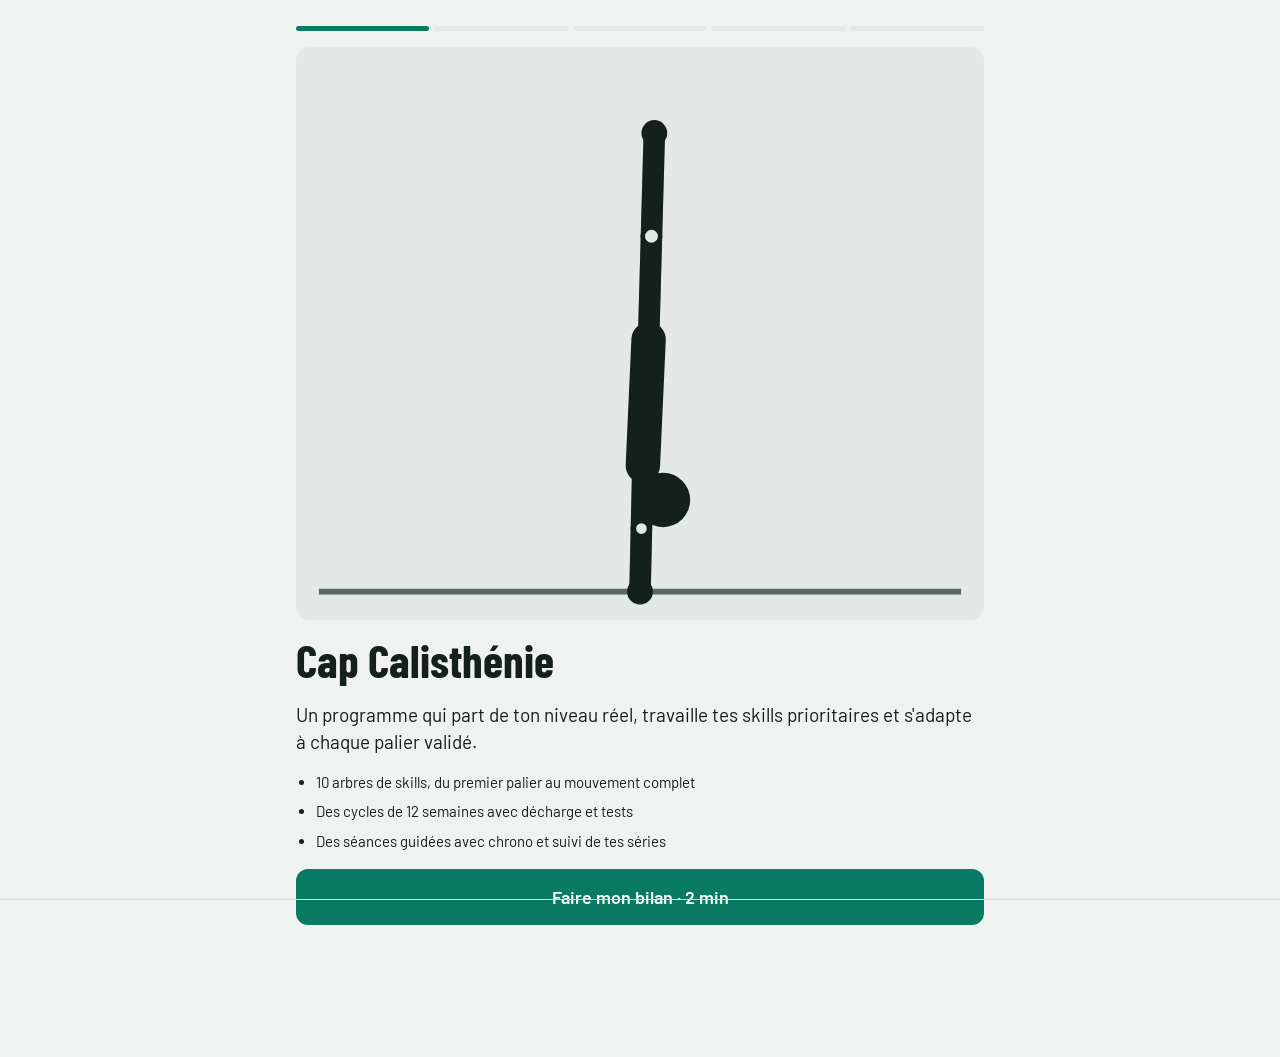
==== commit 91f35d96: "Give legendary companions more motion and add 15 new creatures Phoenix, Fenrir, Griffin and Kirin ar" ====
--- a/index.html
+++ b/index.html
@@ -536,6 +536,25 @@
 @keyframes s-pulse { 50% { transform: scale(1.08); opacity: .35; } }
 .k-sh .s-orbit { animation: s-orbit 3s ease-in-out infinite; }
 @keyframes s-orbit { 50% { transform: translateY(-3px); } }
+.k-sh .s-strand { animation: s-strand 1.9s ease-in-out infinite; transform-box: fill-box; transform-origin: center; }
+@keyframes s-strand { 50% { transform: rotate(4deg) scale(1.04); } }
+.k-sh .s-ribbon { animation: s-ribbon 2.2s ease-in-out infinite; transform-box: fill-box; transform-origin: 50% 0%; }
+@keyframes s-ribbon { 0%,100% { transform: skewX(0); } 50% { transform: skewX(9deg) scaleY(1.05); } }
+.k-sh .s-rise { animation: s-rise 2.6s ease-in infinite; }
+@keyframes s-rise { 0% { transform: translateY(6px); opacity: 0; } 30% { opacity: 1; } 100% { transform: translateY(-18px); opacity: 0; } }
+.k-sh .s-trail { animation: s-trail 1.6s ease-in-out infinite; }
+@keyframes s-trail { 50% { opacity: .3; } }
+.k-sh .s-puff { animation: s-puff 2s ease-out infinite; transform-box: fill-box; transform-origin: center; }
+@keyframes s-puff { 0% { opacity: 0; transform: scale(.4); } 40% { opacity: .9; } 100% { opacity: 0; transform: translateY(-6px) scale(1.5); } }
+.k-sh .s-spin { animation: s-spin 20s linear infinite; transform-box: view-box; transform-origin: 60px 58px; }
+@keyframes s-spin { to { transform: rotate(360deg); } }
+.k-sh .s-mane { animation: s-mane 3s ease-in-out infinite; transform-box: view-box; transform-origin: 60px 58px; }
+@keyframes s-mane { 50% { transform: rotate(-6deg) scale(1.03); } }
+.k-sh .s-head { animation: s-head 2.4s ease-in-out infinite; transform-box: fill-box; transform-origin: 50% 100%; }
+@keyframes s-head { 50% { transform: rotate(-7deg) translateY(-2px); } }
+.k-sh .s-tongue { animation: s-tongue 1.4s steps(1) infinite; }
+@keyframes s-tongue { 0%, 55% { opacity: 0; } 56%, 100% { opacity: 1; } }
+.k-sh .s-swing { animation: s-swish 1.6s ease-in-out infinite; transform-box: fill-box; transform-origin: 0% 0%; }
 .egg-svg .s-tw { animation: c-twinkle 1.5s ease-in-out infinite; }
 @media (prefers-reduced-motion: reduce) { .k-sh *, .k-sh { animation: none !important; } }
 
@@ -3890,7 +3909,7 @@
 function eye(u, x, y, r, iris, o) {
   o = o || {};
   if (o.sl) return ln("M" + (x - r) + " " + y + " Q" + x + " " + (y + r * .6) + " " + (x + r) + " " + y, 3);
-  const inn = x < 60 ? 1 : -1, id = u + "e" + (++CEL_N), rx = r * (o.w || .88), W = rx + 2;
+  const inn = o.inn || (x < 60 ? 1 : -1), id = u + "e" + (++CEL_N), rx = r * (o.w || .88), W = rx + 2;
   const lid = "M" + (x - inn * W) + " " + (y - r - 2) + " L" + (x + inn * W) + " " + (y - r - 2) + " L" + (x + inn * W) + " " + (y - r * (o.a1 == null ? .05 : o.a1)) + " L" + (x - inn * W) + " " + (y - r * (o.a2 == null ? .6 : o.a2)) + " Z";
   const ix = x + inn * r * .14, iy = y + r * .14, ir = r * (o.ir || .64);
   const pupil = o.slit ? '<ellipse cx="' + ix + '" cy="' + iy + '" rx="' + ir * .2 + '" ry="' + ir * .82 + '" fill="#0d0d14"/>' : dot(ix, iy, ir * .48, "#0d0d14");
@@ -4167,32 +4186,6 @@
 };
 
 /* ----- Légendaire ----- */
-ART.phenix = (u, sl) => {
-  const wing = "M48 64 C36 42 20 28 2 22 C8 30 8 36 6 42 C12 42 16 46 14 52 C20 52 24 56 22 62 C30 62 36 68 38 76 Z";
-  let s = cel2(u, wing, "#ff7a2a", "#c23a14", { cls: "s-wing", x: fill("M2 22 C8 30 8 36 6 42 C12 42 16 46 14 52 C20 52 24 56 22 62 C14 56 10 44 2 22Z", "#ffd04a") + ln("M44 64 L10 30 M40 68 L16 50 M38 72 L24 62", 1.6, "#ffb03a") });
-  s += cel2(u, "M48 100 C42 110 32 116 22 116 C30 108 36 100 40 92 Z", "#ffb03a", "#e0501a", { cls: "s-flame" });
-  s += cel(u, "M60 96 C56 106 60 114 64 118 C66 110 66 104 60 96Z", "#ffd04a", "#ff7a2a", { cls: "s-flame" });
-  s += cel(u, "M42 100 C36 84 42 60 60 58 C78 60 84 84 78 100 C72 106 48 106 42 100 Z", "#ff5a2a", "#b0220e", { x: fill("M50 66 L60 76 L70 66 L70 80 L60 92 L50 80 Z", "#ffd04a") + ln("M52 72 L60 80 L68 72 M54 82 L60 88 L66 82", 1.6, "#ff8a2a") });
-  s += cel(u, "M52 32 C44 20 48 8 54 0 C56 10 60 16 60 26 C62 14 68 6 76 4 C72 14 72 22 68 32 Z", "#ffe14d", "#ff8a1a", { cls: "s-flame", f: 1 });
-  s += cel(u, "M44 46 C44 32 52 26 60 26 C68 26 76 32 76 46 C76 56 68 62 60 62 C52 62 44 56 44 46 Z", "#ff6a2a", "#b0300e", { hl: [52, 34, 4, 2.5, -20] });
-  s += eyes(u, 60, 43, 8.4, 5.2, "#ffe14d", { sl, glow: 1 });
-  s += cel(u, "M55 49 L65 49 C65 54 62 58 60 61 C58 58 55 54 55 49 Z", "#ffe08a", "#d99a2a");
-  s += dot(18, 80, 1.8, "#ffd04a", "s-tw") + dot(102, 76, 2, "#ff8a2a", "s-tw") + dot(96, 100, 1.4, "#ffe14d", "s-tw") + dot(24, 100, 1.6, "#ffb03a", "s-tw");
-  return s;
-};
-ART.fenrir = (u, sl) => {
-  let s = cel2(u, "M26 58 L2 52 L18 68 L0 78 L22 82 L10 98 L34 92 Z", "#353a4c", "#1c1f2a");
-  s += cel2(u, "M30 42 L22 4 L54 30 Z", "#4a5064", "#2a2e3c", { x: fill("M32 36 L27 14 L46 30Z", "#8a1a24") });
-  s += cel(u, "M22 64 C20 40 38 26 60 26 C82 26 100 40 98 64 C104 72 104 82 96 86 C90 98 76 104 60 104 C44 104 30 98 24 86 C16 82 16 72 22 64 Z", "#4c5266", "#272b38", {
-    hl: [40, 38, 10, 4, -20],
-    x: fill("M40 86 C40 70 80 70 80 86 C80 100 40 100 40 86 Z", "#8a90a6") + glowLn(u, "M60 32 L60 46 M54 36 L60 40 L66 36", "#ff2a2a", 2) + ln("M26 70 L36 72 M26 78 L36 77", 2.4, "#272b38") + ln(mir("M26 70 L36 72 M26 78 L36 77"), 2.4, "#272b38")
-  });
-  s += eyes(u, 60, 58, 15, 7.6, "#ff2a2a", { sl, glow: 1, slit: 1, sc: "#ffe6c8" });
-  s += cel(u, "M52 76 C52 70 68 70 68 76 C68 80 60 84 60 84 C60 84 52 80 52 76 Z", "#141620", "#000", { hl: [56, 73, 2.5, 1.2] });
-  s += fill("M46 90 Q60 98 74 90 Q60 94 46 90 Z", "#3a0a10", ' stroke="' + OL + '" stroke-width="2.6" stroke-linejoin="round"') + fang(49, 90.5, 1) + fang(71, 90.5, 1) + fang(56, 93, .6) + fang(64, 93, .6);
-  s += [30, 42, 54, 66, 78, 90].map((x, i) => '<ellipse cx="' + x + '" cy="' + (104 - Math.abs(60 - x) * .12) + '" rx="6" ry="3.6" fill="none" stroke="' + OL + '" stroke-width="5"/><ellipse cx="' + x + '" cy="' + (104 - Math.abs(60 - x) * .12) + '" rx="6" ry="3.6" fill="none" stroke="#c4cad4" stroke-width="2.4"/>').join("");
-  return s;
-};
 ART.titanlave = (u, sl) => {
   let s = cel2(u, "M42 32 C32 26 28 16 30 4 C38 14 44 18 52 24 Z", "#ffb46b", "#c8641a", { f: 1 });
   s += cel2(u, "M18 74 C4 76 2 96 10 106 L30 106 C34 94 30 80 18 74 Z", "#4a342c", "#22140e", { cls: "s-fist", x: glowLn(u, "M10 90 L18 94 L16 100", "#ff7a1a", 2) });
@@ -4205,18 +4198,6 @@
   s += cel(u, "M48 52 L72 52 L68 58 L52 58 Z", "#ff7a1a", "#c83a0a", { f: 1 });
   s += '<path class="s-drip" d="M48 106 C48 110 50 112 50 114" stroke="#ff7a1a" stroke-width="3" stroke-linecap="round" filter="url(#' + u + 'g)"/>';
   s += dot(30, 30, 1.8, "#ff9a3a", "s-tw") + dot(94, 34, 1.6, "#ffcc33", "s-tw") + dot(100, 52, 1.4, "#ff7a1a", "s-tw");
-  return s;
-};
-ART.griffon = (u, sl) => {
-  const wing = "M46 72 C34 52 18 42 2 40 C8 48 6 54 4 60 C12 60 14 66 12 72 C20 70 24 76 22 82 C32 80 38 84 40 90 Z";
-  let s = cel2(u, wing, "#b47c3a", "#76501e", { cls: "s-wing", x: fill("M2 40 C8 48 6 54 4 60 C12 60 14 66 12 72 C20 70 24 76 22 82 C14 76 8 62 2 40Z", "#f6f2ea") + ln("M42 74 L10 46 M40 80 L16 64 M40 86 L24 78", 1.6, "#8a5c26") });
-  s += cel(u, "M34 106 C30 88 42 74 60 74 C78 74 90 88 86 106 Z", "#d9a441", "#a4721e", { x: fill("M48 106 C48 96 54 88 60 88 C66 88 72 96 72 106Z", "#f0cc7a") });
-  s += cel2(u, "M38 96 C32 96 30 104 34 108 L46 108 C46 102 44 96 38 96 Z", "#d9a441", "#a4721e");
-  s += cel2(u, "M44 32 L36 12 L54 26 Z", "#f6f2ea", "#c4baa8");
-  s += cel(u, "M36 54 C34 36 46 24 60 24 C74 24 86 36 84 54 C82 68 72 78 60 78 C48 78 38 68 36 54 Z", "#f8f4ec", "#c4baa8", { hl: [46, 34, 7, 3, -20], x: ln("M40 62 L46 60 M38 68 L44 66", 1.6, "#c4baa8") + ln(mir("M40 62 L46 60 M38 68 L44 66"), 1.6, "#c4baa8") });
-  s += eyes(u, 60, 48, 11, 6.6, "#ffb000", { sl, glow: 1 });
-  s += cel(u, "M51 56 L69 56 C69 66 63 72 60 76 C57 72 51 66 51 56 Z", "#ffc23a", "#c8861a", { hl: [55, 59, 2, 1.5] });
-  s += ln("M56 62 L64 62", 1.6, "#8a5a12");
   return s;
 };
 
@@ -4233,19 +4214,6 @@
   s += ln("M50 62 Q60 66 70 62", 2.6) + fang(53, 62.6, .8) + fang(67, 62.6, .8);
   s += '<path class="s-wave" d="M0 106 Q10 100 20 106 T40 106 T60 106 T80 106 T100 106 T120 106 L120 116 L0 116 Z" fill="#3aa8f0" stroke="' + OL + '" stroke-width="2.6" stroke-linejoin="round" opacity=".92"/>';
   s += dot(14, 50, 1.6, "#bff6ff", "s-tw") + dot(104, 48, 1.8, "#7fffe0", "s-tw");
-  return s;
-};
-ART.kirin = (u, sl) => {
-  const mane = "M40 40 C24 38 16 24 20 10 C26 22 34 26 44 26 Z";
-  let s = cel2(u, mane, "#ff8a2a", "#d0401a", { cls: "s-flame", f: 1, x: fill("M24 18 C28 26 34 30 42 30 L44 26 C34 26 26 22 24 18Z", "#ffd04a") });
-  s += cel2(u, "M38 58 C22 58 14 48 12 38 C22 44 30 44 40 46 Z", "#ff8a2a", "#d0401a", { cls: "s-flame", f: 1 });
-  s += cel(u, "M38 106 C36 90 44 80 60 80 C76 80 84 90 82 106 Z", "#ffe7a8", "#cfa040", { x: [46, 56, 66, 74].map((x, i) => '<path d="M' + x + ' ' + (92 + (i % 2) * 6) + ' q4 -5 8 0" fill="none" stroke="#d9a43a" stroke-width="1.6"/>').join("") + fill("M52 106 C52 96 56 90 60 90 C64 90 68 96 68 106Z", "#fff6dc") });
-  s += cel2(u, "M42 36 C30 34 22 40 18 44 C28 48 36 46 44 42 Z", "#ffe7a8", "#cfa040", { x: fill("M40 38 C32 38 28 42 26 43 C32 44 36 43 42 40Z", "#3ff2a0") });
-  s += cel(u, "M56 28 C56 16 60 6 64 0 C64 10 66 18 66 28 Z", "#ffe24d", "#c89a1a", { f: 1, x: ln("M57 22 L65 20 M58 14 L64 12", 1.4, "#c89a1a") });
-  s += cel(u, "M40 46 C38 30 48 24 60 24 C72 24 82 30 80 46 C80 60 74 78 60 84 C46 78 40 60 40 46 Z", "#fff0c4", "#d4a840", { hl: [50, 32, 6, 3, -20], x: fill("M48 66 C48 60 72 60 72 66 C70 78 50 78 48 66Z", "#ffe7a8") + glowLn(u, "M60 30 L60 40", "#3ff2a0", 2) });
-  s += eyes(u, 60, 47, 10.5, 6.2, "#3ff2a0", { sl, glow: 1 });
-  s += dot(56, 72, 1.5, OL) + dot(64, 72, 1.5, OL) + ln("M55 78 Q60 80 65 78", 2.2);
-  s += dot(16, 70, 1.8, "#ffd04a", "s-tw") + dot(104, 66, 1.6, "#3ff2a0", "s-tw") + dot(100, 90, 1.4, "#ff8a2a", "s-tw");
   return s;
 };
 ART.angefer = (u, sl) => {
@@ -4296,6 +4264,269 @@
   return s;
 };
 
+/* ----- Légendaires et mythiques remaniés : plus de mouvement ----- */
+// Liseré coloré sur un bord de la forme (flamme, aura)
+const rim = (d, c, base, dx, dy) => fill(d, c) + fill(d, base, ' transform="translate(' + dx + ' ' + dy + ')"');
+const rise = pts => pts.map(([x, y, c], i) => '<circle class="s-rise" style="animation-delay:' + (-i * .45) + 's" cx="' + x + '" cy="' + y + '" r="1.8" fill="' + c + '"/>').join("");
+const strand = (i, inner) => '<g class="s-strand" style="animation-delay:' + (-i * .3) + 's">' + inner + '</g>';
+
+ART.phenix = (u, sl) => {
+  let s = '<circle class="s-pulse" cx="60" cy="58" r="50" fill="url(#' + u + 'f)" opacity=".75"/>';
+  const wing = "M50 58 C40 38 24 20 4 6 C10 16 12 24 10 30 C18 30 22 34 20 40 C28 40 32 46 28 52 C36 52 40 58 36 64 C42 64 46 68 46 74 Z";
+  s += cel2(u, wing, "#e8401a", "#a01e0a", { cls: "s-wing", x: fill("M50 60 C42 44 30 32 14 20 C20 30 22 34 20 40 C26 42 30 46 28 52 C34 54 38 58 36 64 C42 64 46 68 46 72 Z", "#ff8a2a") + fill("M50 62 C44 52 38 46 30 42 C34 48 34 52 32 56 C38 58 42 62 46 68 Z", "#ffd04a") + ln("M48 60 L12 22 M46 64 L22 40 M46 68 L32 54", 1.4, "#a01e0a") });
+  const rib = ["M56 92 C46 104 30 102 18 112 C16 116 20 120 26 117 C36 108 50 110 60 98 Z", "M64 92 C76 102 92 98 104 106 C110 110 110 118 104 117 C96 108 82 112 60 98 Z", "M57 96 C61 106 54 114 58 122 C64 116 66 106 63 96 Z"];
+  s += rib.map((d, i) => '<g class="s-ribbon" style="animation-delay:' + (-i * .5) + 's">' + cel(u, d, i === 2 ? "#ffd04a" : "#ff7a2a", "#c0360e", { x: i === 2 ? "" : fill(d, "#ffd04a", ' transform="translate(' + (i ? 2 : -2) + ' 3)" opacity=".85"') }) + '</g>').join("");
+  s += cel(u, "M60 48 C70 52 74 66 70 80 C66 90 62 96 60 100 C58 96 54 90 50 80 C46 66 50 52 60 48 Z", "#ff5a2a", "#b0220e", { x: fill("M54 62 L60 70 L66 62 L66 74 L60 84 L54 74 Z", "#ffd04a") + ln("M56 68 L60 72 L64 68 M56 76 L60 80 L64 76", 1.4, "#ff8a2a") });
+  s += ["M62 34 C72 22 86 16 102 18 C92 22 84 28 76 36 Z", "M60 32 C64 18 76 8 92 2 C84 12 78 20 72 32 Z", "M58 32 C56 20 60 10 68 -2 C66 12 66 22 66 30 Z"].map((d, i) => strand(i, cel(u, d, ["#ffe14d", "#ffb03a", "#ff7a2a"][i], "#e0501a", { f: 1 }))).join("");
+  s += cel(u, "M48 40 C48 30 54 26 61 26 C68 26 74 32 72 40 C70 48 65 52 60 52 C54 52 48 48 48 40 Z", "#ff6a2a", "#b0300e", { hl: [54, 32, 3.5, 2, -20], dx: -1, dy: -3 });
+  s += eyes(u, 60, 39, 6.4, 4.4, "#ffe14d", { sl, glow: 1 });
+  s += cel(u, "M56 45 L64 45 C64 49 62 52 60 55 C58 52 56 49 56 45 Z", "#ffe08a", "#d99a2a", { dx: -1, dy: -2 });
+  s += rise([[22, 72, "#ffd04a"], [98, 66, "#ff8a2a"], [34, 98, "#ffe14d"], [86, 94, "#ffd04a"], [60, 16, "#ffb03a"], [12, 50, "#ff8a2a"]]);
+  return s;
+};
+ART.fenrir = (u, sl) => {
+  const L = ["M30 46 C18 36 6 38 -2 30 C2 44 12 52 24 58 Z", "M26 62 C14 58 2 66 -4 60 C0 74 12 78 24 72 Z", "M28 78 C18 84 10 94 0 94 C8 102 22 98 32 88 Z"];
+  const R = ["M90 46 C104 32 118 36 126 24 C124 42 112 52 96 58 Z", "M94 62 C108 56 120 64 128 56 C124 74 110 80 96 72 Z", "M92 78 C104 86 112 98 124 100 C112 106 98 100 88 88 Z"];
+  let s = L.map((d, i) => strand(i, cel(u, d, "#3a3f54", "#1c1f2c", { x: rim(d, "#ff4040", "#3a3f54", 4, 3) }))).join("") + R.map((d, i) => strand(i + 1, cel(u, d, "#3a3f54", "#1c1f2c", { x: rim(d, "#ff4040", "#3a3f54", -4, 3) }))).join("");
+  s += cel(u, "M40 92 C44 104 52 110 60 120 C68 110 76 104 80 92 C72 98 66 100 60 100 C54 100 48 98 40 92 Z", "#9aa0b4", "#5a6076");
+  s += cel2(u, "M32 42 L18 4 L54 30 Z", "#4a5064", "#2a2e3c", { x: fill("M33 36 L24 14 L46 30Z", "#8a1a24") });
+  s += cel(u, "M22 64 C20 40 38 26 60 26 C82 26 100 40 98 64 C104 72 104 82 96 86 C90 98 76 104 60 104 C44 104 30 98 24 86 C16 82 16 72 22 64 Z", "#4c5266", "#272b38", {
+    hl: [40, 38, 10, 4, -20],
+    x: fill("M40 86 C40 70 80 70 80 86 C80 100 40 100 40 86 Z", "#8a90a6") + fill("M60 26 C54 34 52 44 60 56 C68 44 66 34 60 26 Z", "#3a3f54") + glowLn(u, "M60 32 L60 46 M54 36 L60 40 L66 36", "#ff2a2a", 2) + ln("M26 70 L36 72 M26 78 L36 77", 2.4, "#272b38") + ln(mir("M26 70 L36 72 M26 78 L36 77"), 2.4, "#272b38")
+  });
+  s += sl ? "" : glowLn(u, "M38 56 C30 50 20 52 8 44", "#ff3b3b", 2, "s-trail") + glowLn(u, mir("M38 56 C30 50 20 52 8 44"), "#ff3b3b", 2, "s-trail");
+  s += eyes(u, 60, 58, 15, 7.6, "#ff2a2a", { sl, glow: 1, slit: 1, sc: "#ffe6c8" });
+  s += cel(u, "M52 76 C52 70 68 70 68 76 C68 80 60 84 60 84 C60 84 52 80 52 76 Z", "#141620", "#000", { hl: [56, 73, 2.5, 1.2] });
+  s += fill("M46 90 Q60 98 74 90 Q60 94 46 90 Z", "#3a0a10", ' stroke="' + OL + '" stroke-width="2.6" stroke-linejoin="round"') + fang(49, 90.5, 1) + fang(71, 90.5, 1) + fang(56, 93, .6) + fang(64, 93, .6);
+  const link = (x, y, r) => '<g transform="rotate(' + r + ' ' + x + ' ' + y + ')"><ellipse cx="' + x + '" cy="' + y + '" rx="6" ry="3.6" fill="none" stroke="' + OL + '" stroke-width="5"/><ellipse cx="' + x + '" cy="' + y + '" rx="6" ry="3.6" fill="none" stroke="#c4cad4" stroke-width="2.4"/></g>';
+  s += link(36, 101, 20) + link(47, 105, 8) + link(59, 106, 0) + link(71, 105, -8);
+  s += '<g class="s-swing">' + link(84, 104, -40) + link(92, 112, -70) + '</g>' + '<g class="s-rise" style="animation-duration:3s">' + link(106, 92, 30) + '</g>';
+  return s;
+};
+ART.griffon = (u, sl) => {
+  const wing = "M46 74 C34 66 18 52 10 34 C6 26 4 20 2 12 C8 16 12 18 14 20 C12 12 12 8 14 2 C18 10 22 14 24 16 C24 8 26 4 30 0 C32 10 32 18 34 24 C38 42 44 54 54 64 Z";
+  let s = cel2(u, wing, "#b47c3a", "#76501e", { cls: "s-wing", x: fill("M46 74 C38 66 30 56 24 46 C30 46 36 48 40 52 C38 44 40 40 42 36 C44 46 48 56 54 64 Z", "#f6f2ea") + fill("M2 12 C8 16 12 18 14 20 C12 12 12 8 14 2 C18 10 22 14 24 16 C24 8 26 4 30 0 C30 8 26 12 22 22 C16 20 8 18 2 12Z", "#6a4416") + ln("M44 68 L6 16 M46 64 L16 6 M48 60 L28 4", 1.4, "#76501e") });
+  let tail = "M84 102 C98 104 106 92 102 82 C98 72 104 64 112 66";
+  s += '<g class="s-tail">' + ln(tail, 8) + ln(tail, 4, "#d9a441") + cel(u, "M110 68 C110 58 120 56 124 62 C118 62 118 68 114 72 Z", "#8a5c26", "#5a3a12") + '</g>';
+  s += cel(u, "M34 106 C30 88 42 74 60 74 C78 74 90 88 86 106 Z", "#d9a441", "#a4721e", { x: fill("M48 106 C48 96 54 90 60 90 C66 90 72 96 72 106Z", "#f0cc7a") });
+  s += cel(u, "M40 74 C44 86 52 92 60 96 C68 92 76 86 80 74 C74 80 68 82 60 80 C52 82 46 80 40 74 Z", "#f8f4ec", "#c4baa8", { x: ln("M48 82 L52 86 M60 84 L60 90 M72 82 L68 86", 1.4, "#c4baa8") });
+  s += cel(u, "M36 96 C30 96 28 104 32 108 L44 108 C44 102 42 96 36 96 Z", "#d9a441", "#a4721e") + cel(u, "M78 90 C82 84 90 84 92 90 C94 96 88 98 84 96 Z", "#d9a441", "#a4721e");
+  s += ["M40 36 C30 30 22 22 20 10 C28 18 36 22 46 28 Z", "M44 30 C38 20 38 10 42 2 C44 12 48 18 54 24 Z"].map((d, i) => strand(i, cel(u, d, "#f6f2ea", "#c4baa8") + cel(u, mir(d), "#f6f2ea", "#c4baa8"))).join("");
+  s += cel(u, "M36 54 C34 36 46 24 60 24 C74 24 86 36 84 54 C82 68 72 78 60 78 C48 78 38 68 36 54 Z", "#f8f4ec", "#c4baa8", { hl: [46, 34, 7, 3, -20], x: ln("M40 62 L46 60 M38 68 L44 66", 1.6, "#c4baa8") + ln(mir("M40 62 L46 60 M38 68 L44 66"), 1.6, "#c4baa8") });
+  s += eyes(u, 60, 48, 11, 6.6, "#ffb000", { sl, glow: 1 });
+  s += cel(u, "M51 56 L69 56 C69 66 63 72 60 76 C57 72 51 66 51 56 Z", "#ffc23a", "#c8861a", { hl: [55, 59, 2, 1.5] });
+  s += ln("M56 62 L64 62", 1.6, "#8a5a12");
+  s += rise([[16, 70, "#ffd36b"], [104, 40, "#ffd36b"], [100, 96, "#fff"]]);
+  return s;
+};
+ART.kirin = (u, sl) => {
+  let s = '<g class="s-ribbon">' + cel(u, "M94 80 C104 72 104 56 112 48 C112 58 118 62 120 72 C114 76 108 82 98 88 Z", "#ff8a2a", "#d0401a", { f: 1, x: rim("M94 80 C104 72 104 56 112 48 C112 58 118 62 120 72 C114 76 108 82 98 88 Z", "#ffd04a", "#ff8a2a", -3, 2) }) + '</g>';
+  s += [[56, 108], [92, 108]].map(([x, y]) => '<g class="s-glow"><ellipse cx="' + x + '" cy="' + y + '" rx="13" ry="5" fill="#e8fff6" stroke="#3ff2a0" stroke-width="1.6"/><circle cx="' + (x - 6) + '" cy="' + (y - 2) + '" r="4" fill="#e8fff6"/><circle cx="' + (x + 5) + '" cy="' + (y - 3) + '" r="5" fill="#e8fff6"/></g>').join("");
+  s += cel(u, "M86 92 L90 106 L84 106 L80 94 Z", "#e8c878", "#b08a30") + cel(u, "M96 88 L100 106 L94 106 L90 92 Z", "#f6dc90", "#b08a30");
+  s += cel(u, "M58 92 L58 106 L51 106 L51 90 Z", "#f6dc90", "#b08a30");
+  s += cel(u, "M44 56 C50 66 58 72 66 72 C78 70 90 70 96 76 C102 84 98 94 90 96 C80 98 68 98 58 94 C50 90 42 80 40 66 Z", "#ffe7a8", "#cfa040", {
+    hl: [74, 76, 9, 2.5, -5],
+    x: fill("M48 84 C58 94 74 98 92 96 L92 104 L48 104 Z", "#fff6dc") + [64, 74, 84, 70, 80].map((x, i) => '<path d="M' + x + ' ' + (i < 3 ? 80 : 88) + ' q4 -5 8 0" fill="none" stroke="#d9a43a" stroke-width="1.6"/>').join("")
+  });
+  s += cel(u, "M64 92 C62 98 56 100 52 98 L48 102 L44 98 C48 92 56 88 62 88 Z", "#f6dc90", "#b08a30");
+  s += ["M44 34 C56 22 74 18 92 22 C82 26 76 30 70 36 Z", "M46 42 C60 34 80 34 98 42 C88 44 80 48 72 52 Z", "M48 52 C60 50 76 54 90 62 C78 62 70 64 60 66 Z"].map((d, i) => strand(i, cel(u, d, "#ff8a2a", "#d0401a", { f: 1, x: rim(d, "#ffd04a", "#ff8a2a", 0, 3) }))).join("");
+  const horn = "M38 32 C40 20 46 12 56 8 M44 20 C44 14 47 10 51 8";
+  s += ln("M44 32 C48 22 56 16 66 14", 6) + ln("M44 32 C48 22 56 16 66 14", 3.2, "#c89a1a");
+  s += cel(u, "M42 36 C48 28 56 28 60 30 C54 34 48 38 44 40 Z", "#ffe7a8", "#cfa040");
+  s += cel(u, "M10 46 C10 38 20 32 30 30 C40 28 48 32 52 40 L54 50 C48 56 40 56 34 54 C28 56 20 56 14 54 C10 52 8 48 10 46 Z", "#fff0c4", "#d4a840", { hl: [26, 35, 7, 2.5, -10], x: glowLn(u, "M40 34 L48 38", "#3ff2a0", 2) });
+  s += '<g filter="url(#' + u + 'g)">' + ln(horn, 6) + ln(horn, 3.2, "#ffe24d") + '</g>';
+  s += eye(u, 30, 41, 5.4, "#3ff2a0", { sl, glow: 1, inn: -1 });
+  s += dot(14, 44, 1.6, OL) + ln("M10 50 L22 51", 2.2);
+  s += glowLn(u, "M14 52 C6 58 4 68 12 72 C18 74 20 68 16 66", "#3ff2a0", 1.8, "s-trail") + glowLn(u, "M24 55 C20 62 24 70 30 70", "#3ff2a0", 1.6, "s-trail");
+  s += rise([[20, 84, "#ffd04a"], [108, 40, "#3ff2a0"], [74, 20, "#ff8a2a"]]);
+  return s;
+};
+
+/* ----- Nouvelles créatures ----- */
+ART.taurillon = (u, sl) => {
+  let s = cel2(u, "M32 44 C20 42 12 34 10 20 C16 28 24 30 36 34 Z", "#f2e6c8", "#c4ae80", { x: fill("M10 20 C12 26 14 28 18 30 L14 34 C12 30 10 26 10 20Z", "#5a4630") });
+  s += cel2(u, "M28 54 C18 54 10 50 6 44 C16 42 26 44 32 48 Z", "#7a3e22", "#4a2412");
+  s += cel(u, "M28 50 C28 36 44 30 60 30 C76 30 92 36 92 50 C92 62 88 70 86 78 C84 96 74 104 60 104 C46 104 36 96 34 78 C32 70 28 62 28 50 Z", "#8a4a2a", "#5a2c16", {
+    hl: [42, 40, 9, 3.5, -15],
+    x: fill("M40 86 C40 76 80 76 80 86 C80 100 40 100 40 86 Z", "#e8b89a") + fill("M50 32 C54 40 58 42 60 48 C62 42 66 40 70 32 C66 34 62 30 60 28 C56 32 54 32 50 32 Z", "#5a2c16")
+  });
+  s += eyes(u, 60, 60, 15, 7, "#ff3b2a", { sl });
+  s += dot(52, 87, 2.4, OL) + dot(68, 87, 2.4, OL);
+  s += '<circle cx="60" cy="96" r="5.5" fill="none" stroke="' + OL + '" stroke-width="4.6"/><circle cx="60" cy="96" r="5.5" fill="none" stroke="#ffc83a" stroke-width="2.2"/>';
+  s += sl ? "" : '<circle class="s-puff" cx="40" cy="90" r="4" fill="#fff" stroke="#c8d0d8" stroke-width="1.4"/><circle class="s-puff" style="animation-delay:-.9s" cx="80" cy="90" r="4" fill="#fff" stroke="#c8d0d8" stroke-width="1.4"/>';
+  return s;
+};
+ART.scorpi = (u, sl) => {
+  const tail = "M60 72 C58 44 72 24 88 24 C102 24 104 42 92 48";
+  let s = '<g class="s-sway">' + ln(tail, 13) + ln(tail, 8.6, "#e0902a") + ln(tail, 8.6, "#e0902a") + '<path d="' + tail + '" fill="none" stroke="#a85a14" stroke-width="9" stroke-dasharray="1.5 7" opacity=".7"/>' + cel(u, "M94 46 C86 50 82 56 84 64 C90 58 96 54 96 46 Z", "#3a2a20", "#1a1008") + '</g>';
+  s += ln("M36 98 L24 104 M38 92 L26 94", 3) + ln(mir("M36 98 L24 104 M38 92 L26 94"), 3);
+  s += cel2(u, "M36 84 L22 74 L26 70 L40 80 Z", "#e0902a", "#a85a14");
+  s += cel2(u, "M22 74 C10 72 6 60 12 50 C16 56 20 58 24 58 C20 52 22 46 28 44 C32 52 30 64 26 72 Z", "#f0a83a", "#a85a14", { cls: "s-blade", hl: [14, 58, 1.5, 4] });
+  s += cel(u, "M34 102 C28 84 38 66 60 66 C82 66 92 84 86 102 C78 108 42 108 34 102 Z", "#f0a03a", "#a85a14", { hl: [44, 74, 7, 3, -20], x: ln("M36 82 Q60 76 84 82 M34 92 Q60 86 86 92", 2, "#a85a14") });
+  s += eyes(u, 60, 80, 11, 6.4, "#ffe14d", { sl });
+  s += ln("M54 94 L57 97 M66 94 L63 97", 2.4);
+  return s;
+};
+ART.bastion = (u, sl) => {
+  let s = ["M40 50 L44 36 L52 46 Z", "M56 46 L60 30 L66 44 Z", "M70 46 L78 34 L80 50 Z"].map(d => cel(u, d, "#e8e0c8", "#a89a78")).join("");
+  s += cel(u, "M12 94 C12 60 32 44 60 44 C88 44 108 60 108 94 Z", "#5f8240", "#3a5222", {
+    hl: [36, 58, 9, 4, -25],
+    x: ln("M34 54 L46 64 L40 80 L22 80 M46 64 L74 64 M74 64 L86 54 M74 64 L80 80 L98 80 M40 80 L48 94 M80 80 L72 94", 2.2, "#3a5222") + fill("M12 88 C30 94 90 94 108 88 L108 100 L12 100 Z", "#c8b070")
+  });
+  s += cel2(u, "M30 92 C24 92 20 100 22 106 L36 106 C38 100 36 94 30 92 Z", "#9acb5a", "#5f9a30");
+  s += cel(u, "M40 78 C40 64 48 58 60 58 C72 58 80 64 80 78 C80 92 72 100 60 100 C48 100 40 92 40 78 Z", "#9acb5a", "#5f9a30", { hl: [50, 64, 4, 2, -20] });
+  s += eyes(u, 60, 76, 9.6, 6, "#ff8a1a", { sl });
+  s += ln("M52 90 L60 93 L68 90", 2.6);
+  return s;
+};
+ART.banquise = (u, sl) => {
+  let s = cel2(u, "M28 70 C16 76 10 88 12 98 C20 92 26 86 30 82 Z", "#262c44", "#12162a", { cls: "s-fin" });
+  s += cel(u, "M30 100 C22 80 26 50 60 44 C94 50 98 80 90 100 C80 108 40 108 30 100 Z", "#2a3048", "#161a2a", {
+    hl: [40, 56, 7, 3.5, -25],
+    x: fill("M40 106 C34 84 38 66 48 60 C54 58 58 62 60 64 C62 62 66 58 72 60 C82 66 86 84 80 106 Z", "#f4f6fa")
+  });
+  s += ["M46 60 C38 56 30 50 26 40 C34 46 40 48 50 54 Z"].map((d, i) => strand(i, cel(u, d, "#ffd23a", "#d99a10") + cel(u, mir(d), "#ffd23a", "#d99a10"))).join("");
+  s += eyes(u, 60, 66, 10.5, 6, "#e0201a", { sl });
+  s += cel(u, "M53 74 L67 74 L60 83 Z", "#ff9a2a", "#d0601a", { dx: -1, dy: -2 });
+  s += cel2(u, "M44 104 L36 108 L50 108 Z", "#ff9a2a", "#d0601a", { dx: -1, dy: -2 });
+  return s;
+};
+ART.cameleo = (u, sl) => {
+  const tail = "M84 100 C100 102 110 92 106 82 C102 74 92 76 92 84 C92 90 100 90 100 84";
+  let s = '<g class="s-tail">' + ln(tail, 10) + ln(tail, 6, "#3fbf7a") + '</g>';
+  s += cel(u, "M34 106 C30 88 40 76 60 76 C80 76 90 88 86 106 Z", "#3fbf7a", "#23864e", { x: fill("M30 90 L90 86 L90 92 L30 96 Z", "#ff8a3a") + fill("M58 106 C58 98 62 94 66 94 L66 106Z", "#c8f0a0") });
+  s += cel(u, "M32 64 C30 46 42 30 60 22 C78 30 90 46 88 64 C86 76 74 84 60 84 C46 84 34 76 32 64 Z", "#46c884", "#23864e", { hl: [46, 38, 6, 3, -35], x: fill("M60 22 C64 34 64 44 60 52 C56 44 56 34 60 22 Z", "#ff8a3a") + dot(42, 74, 3, "#ffd23a") + dot(80, 70, 2.4, "#ffd23a") });
+  s += cel2(u, "M30 58 C30 48 40 44 48 48 C54 52 54 62 48 66 C40 70 30 66 30 58 Z", "#46c884", "#23864e");
+  s += eye(u, 40, 57, 5.6, "#ff3b6b", { sl }) + eye(u, 80, 57, 5.6, "#ff3b6b", { sl, a1: .6, a2: .1 });
+  s += ln("M44 74 Q60 82 76 72", 2.8);
+  return s;
+};
+ART.kongo = (u, sl) => {
+  let s = cel2(u, "M32 54 C16 58 8 76 10 94 C12 100 20 102 26 98 C28 90 30 80 34 70 C36 64 38 60 40 58 Z", "#3a3a46", "#1e1e28", { cls: "s-flex" });
+  s += cel2(u, "M6 94 C4 104 10 110 20 110 C30 110 32 102 28 94 C22 90 12 90 6 94 Z", "#3a3a46", "#1e1e28", { x: ln("M12 98 L12 104 M18 98 L18 105 M24 98 L24 104", 1.6, "#5a5a68") });
+  s += cel(u, "M32 106 C26 82 34 58 60 54 C86 58 94 82 88 106 Z", "#3a3a46", "#1e1e28", { hl: [42, 66, 6, 3, -25], x: fill("M42 74 C48 66 58 68 60 76 C62 68 72 66 78 74 C80 86 70 90 60 88 C50 90 40 86 42 74 Z", "#6c6474") + ln("M60 78 L60 88 M48 94 L72 94", 1.6, "#4a4452") });
+  s += cel(u, "M40 46 C38 30 48 20 60 18 C72 20 82 30 80 46 C80 58 72 66 60 66 C48 66 40 58 40 46 Z", "#3a3a46", "#1e1e28", { x: fill("M50 22 C54 18 66 18 70 22 C66 24 54 24 50 22 Z", "#c8c8d4") + fill("M44 46 C44 38 76 38 76 46 C78 58 70 64 60 64 C50 64 42 58 44 46 Z", "#8a7a84") });
+  s += fill("M42 40 Q60 32 78 40 L78 45 Q60 38 42 45 Z", OL);
+  s += eyes(u, 60, 47, 8.4, 4.8, "#ffb000", { sl });
+  s += dot(56, 55, 1.6, OL) + dot(64, 55, 1.6, OL) + ln("M52 60 Q60 57 68 60", 2.4);
+  return s;
+};
+ART.octavio = (u, sl) => {
+  const T = ["M32 80 C20 86 12 96 16 104 C20 110 28 106 26 100", "M42 86 C36 96 32 106 38 112 C42 114 46 110 44 106", "M54 90 C52 100 50 110 56 114", "M66 90 C68 100 70 110 64 114", "M78 86 C84 96 88 106 82 112 C78 114 74 110 76 106", "M88 80 C100 86 108 96 104 104 C100 110 92 106 94 100"];
+  let s = T.map((d, i) => '<g class="s-tent" style="animation-delay:' + (-i * .3) + 's">' + ln(d, 10) + ln(d, 6.4, "#e24a5a") + '</g>').join("");
+  s += cel(u, "M24 70 C20 40 38 18 60 18 C82 18 100 40 96 70 C94 84 78 92 60 92 C42 92 26 84 24 70 Z", "#e8505e", "#a02436", { hl: [42, 30, 9, 4, -25], x: dot(36, 46, 3.4, "#ff9aa6") + dot(82, 40, 4, "#ff9aa6") + dot(66, 28, 2.4, "#ff9aa6") + dot(30, 62, 2, "#ff9aa6") });
+  s += eyes(u, 60, 64, 15, 8.4, "#ffd000", { sl });
+  s += ln("M54 82 Q60 79 66 82", 2.6);
+  return s;
+};
+ART.rhinoc = (u, sl) => {
+  let s = cel2(u, "M30 46 C22 38 22 28 30 22 C34 30 36 36 40 42 Z", "#8a95a6", "#5a6476");
+  s += cel(u, "M24 60 C24 42 40 32 60 32 C80 32 96 42 96 60 C96 72 90 80 86 88 C82 100 72 106 60 106 C48 106 38 100 34 88 C30 80 24 72 24 60 Z", "#8a95a6", "#5a6476", {
+    hl: [40, 40, 9, 3.5, -15],
+    x: fill("M26 50 C40 42 80 42 94 50 L94 56 C80 48 40 48 26 56 Z", "#5a6476") + [34, 48, 72, 86].map(x => dot(x, 51, 1.6, "#c8d0dc")).join("") + fill("M40 94 C40 86 80 86 80 94 C80 104 40 104 40 94 Z", "#a8b2c0")
+  });
+  s += eyes(u, 60, 66, 21, 6, "#ff6a1a", { sl });
+  s += cel(u, "M50 90 C52 76 54 62 60 46 C66 62 68 76 70 90 Z", "#f2e6c8", "#c4ae80", { hl: [57, 66, 1.5, 6] });
+  s += dot(48, 98, 2, OL) + dot(72, 98, 2, OL);
+  return s;
+};
+ART.ursa = (u, sl) => {
+  let s = cel2(u, "M32 40 C24 34 24 22 34 20 C40 22 44 28 44 34 Z", "#8a5a32", "#5a3618");
+  s += cel(u, "M30 106 C26 88 38 76 60 76 C82 76 94 88 90 106 Z", "#7a4e2a", "#4a2c12");
+  s += cel2(u, "M22 94 C14 82 18 66 32 64 C42 64 46 72 44 82 Z", "#b8c4d0", "#6a7888", { x: dot(28, 74, 1.6, "#5a6476") + dot(36, 70, 1.6, "#5a6476") + dot(34, 80, 1.6, "#5a6476") });
+  s += cel2(u, "M24 68 L14 56 L28 64 Z", "#e0e6ee", "#8a96a6");
+  s += cel(u, "M24 58 C22 38 40 26 60 26 C80 26 98 38 96 58 C96 76 80 88 60 88 C40 88 24 76 24 58 Z", "#8a5a32", "#5a3618", { x: fill("M44 72 C44 62 76 62 76 72 C76 84 44 84 44 72 Z", "#d9a878") });
+  s += cel(u, "M26 50 C26 30 42 20 60 20 C78 20 94 30 94 50 C80 44 40 44 26 50 Z", "#c0ccd8", "#6a7888", { hl: [44, 28, 9, 3, -15], x: ln("M60 20 L60 46", 2, "#8a96a6") + dot(36, 40, 1.6, "#5a6476") + dot(84, 40, 1.6, "#5a6476") });
+  s += cel(u, "M56 44 L64 44 L62 62 L58 62 Z", "#c0ccd8", "#6a7888", { dx: -1, dy: -2 });
+  s += eyes(u, 60, 56, 14, 6.4, "#ffb000", { sl });
+  s += ln("M30 46 L44 64", 2.4, "#d84a3a");
+  s += cel(u, "M54 66 C54 62 66 62 66 66 C66 69 60 72 60 72 C60 72 54 69 54 66 Z", "#141620", "#000");
+  s += ln("M52 78 Q60 82 68 78", 2.6) + fang(54, 78.6, .8) + fang(66, 78.6, .8);
+  return s;
+};
+ART.naja = (u, sl) => {
+  let s = cel(u, "M14 104 C12 94 34 90 60 90 C86 90 108 94 106 104 C104 112 16 112 14 104 Z", "#2e8a6a", "#18584a", { x: ln("M24 100 Q30 96 36 100 M44 98 Q50 94 56 98 M64 98 Q70 94 76 98 M84 100 Q90 96 96 100", 1.6, "#5ac89a") });
+  s += cel(u, "M60 26 C82 26 98 46 96 68 C94 82 78 90 60 94 C42 90 26 82 24 68 C22 46 38 26 60 26 Z", "#2e9a74", "#186048", {
+    hl: [38, 44, 6, 3, -35],
+    x: [[36, 52], [32, 68], [40, 82]].map(([x, y]) => fill("M" + x + " " + (y - 5) + " L" + (x + 4) + " " + y + " L" + x + " " + (y + 5) + " L" + (x - 4) + " " + y + " Z", "#ffd23a", ' stroke="' + OL + '" stroke-width="1.6"') + fill("M" + (120 - x) + " " + (y - 5) + " L" + (124 - x) + " " + y + " L" + (120 - x) + " " + (y + 5) + " L" + (116 - x) + " " + y + " Z", "#ffd23a", ' stroke="' + OL + '" stroke-width="1.6"')).join("") + fill("M52 56 C52 72 54 84 60 92 C66 84 68 72 68 56 Z", "#c8e8a0") + ln("M53 64 L67 64 M54 72 L66 72 M55 80 L65 80", 1.4, "#8ac070")
+  });
+  s += cel(u, "M46 42 C46 30 52 24 60 24 C68 24 74 30 74 42 C74 52 68 58 60 58 C52 58 46 52 46 42 Z", "#34a87e", "#186048", { hl: [52, 30, 3, 2, -20], dx: -1, dy: -3, x: fill("M60 26 L63 31 L60 36 L57 31 Z", "#ffd23a") });
+  s += eyes(u, 60, 41, 7.4, 4.8, "#ffd000", { sl, slit: 1, glow: 1 });
+  s += sl ? "" : '<g class="s-tongue">' + ln("M60 56 L60 64 M60 64 L56 68 M60 64 L64 68", 2, "#e2402e") + '</g>';
+  return s;
+};
+const hydHead = (u, sl, x, y, r, d) => '<g class="s-head" style="animation-delay:' + d + 's"><g transform="translate(' + x + ' ' + y + ') rotate(' + r + ')">' +
+  cel(u, "M-9 -6 L-18 -16 L-4 -11 Z", "#7fe0b0", "#2a8a5a", { dx: -1, dy: -2 }) + cel(u, "M9 -6 L18 -16 L4 -11 Z", "#7fe0b0", "#2a8a5a", { dx: -1, dy: -2 }) +
+  cel(u, "M-11 0 C-11 -9 -6 -13 0 -13 C6 -13 11 -9 11 0 C11 8 7 13 0 13 C-7 13 -11 8 -11 0 Z", "#46a86a", "#1e5a3a", { hl: [-4, -8, 3, 1.6], dx: -1, dy: -3, x: fill("M-6 6 C-6 2 6 2 6 6 C6 11 -6 11 -6 6 Z", "#8ad8a0") }) +
+  eye(u, -4.6, -1, 3.8, "#ffd000", { sl, inn: 1, slit: 1 }) + eye(u, 4.6, -1, 3.8, "#ffd000", { sl, inn: -1, slit: 1 }) + ln("M-4 8 Q0 10 4 8", 1.8) + '</g></g>';
+ART.hydre = (u, sl) => {
+  let s = cel(u, "M30 106 C26 92 38 80 60 80 C82 80 94 92 90 106 Z", "#3a8a5a", "#1e5a3a", { x: fill("M46 106 C46 96 52 90 60 90 C68 90 74 96 74 106Z", "#bfe8a0") });
+  s += cel(u, "M84 100 C98 102 108 94 110 84 L116 86 C114 100 102 108 86 106 Z", "#3a8a5a", "#1e5a3a", { cls: "s-tail" });
+  const N = ["M46 88 C38 72 26 64 22 50", "M60 84 C60 70 58 56 60 38", "M74 88 C82 72 94 64 98 50"];
+  s += N.map(d => ln(d, 13) + ln(d, 8.4, "#46a86a")).join("");
+  s += hydHead(u, sl, 22, 48, -20, -.8) + hydHead(u, sl, 98, 48, 20, -1.6) + hydHead(u, sl, 60, 32, 0, 0);
+  return s;
+};
+ART.quetzal = (u, sl) => {
+  let s = ["M20 102 C10 96 2 98 -4 92 C0 102 8 108 18 106 Z", "M20 104 C10 106 2 112 -2 118 C8 118 16 112 22 108 Z", "M18 100 C12 90 12 82 6 76 C4 86 8 96 16 104 Z"].map((d, i) => strand(i, cel(u, d, ["#2ab0c8", "#ff4a5a", "#3fd08a"][i], "#177a6a", { x: rim(d, "#ffd23a", ["#2ab0c8", "#ff4a5a", "#3fd08a"][i], 0, -3) }))).join("");
+  s += cel(u, "M54 62 C42 48 26 44 8 48 C16 52 18 56 16 60 C24 60 28 64 26 70 C34 68 40 70 42 76 Z", "#2fbf7a", "#177a4a", { cls: "s-wing s-l", x: fill("M54 62 C46 54 38 52 30 52 C34 56 34 60 32 64 C38 64 42 68 44 72 Z", "#ffd23a") + fill("M8 48 C16 52 18 56 16 60 C12 56 10 52 8 48Z", "#ff4a5a") });
+  s += cel(u, "M62 62 C74 46 92 40 110 44 C102 48 100 54 102 58 C94 58 90 62 90 68 C82 66 74 68 72 74 Z", "#2fbf7a", "#177a4a", { cls: "s-wing s-r", x: fill("M62 62 C70 54 80 50 90 50 C86 54 86 58 88 62 C80 62 76 66 74 70 Z", "#ffd23a") + fill("M110 44 C102 48 100 54 102 58 C106 52 108 48 110 44Z", "#ff4a5a") });
+  const body = "M18 102 C40 114 72 110 78 92 C84 74 56 72 48 60 C40 48 52 36 66 38";
+  s += ln(body, 17) + ln(body, 12, "#2fbf7a") + '<path d="' + body + '" fill="none" stroke="#7fe8a8" stroke-width="3" stroke-linecap="round" transform="translate(-1.5 -2.5)" opacity=".8"/><path d="' + body + '" fill="none" stroke="#ffd23a" stroke-width="3" stroke-dasharray="2 5" stroke-linecap="round" transform="translate(1 2)"/>';
+  s += ["M64 32 C54 22 40 20 28 24 C38 26 46 30 52 38 Z", "M66 28 C60 14 48 8 36 8 C46 12 54 20 58 32 Z", "M70 26 C68 14 62 6 54 0 C60 10 62 18 62 28 Z"].map((d, i) => strand(i, cel(u, d, ["#3fd08a", "#2ab0c8", "#ff4a5a"][i], "#177a6a", { x: rim(d, "#ffd23a", ["#3fd08a", "#2ab0c8", "#ff4a5a"][i], 3, 2) }))).join("");
+  s += cel(u, "M60 40 C60 30 68 24 78 24 C88 24 96 30 100 36 L92 40 L98 46 C90 50 80 52 72 52 C64 52 60 46 60 40 Z", "#34c884", "#177a4a", { hl: [72, 29, 6, 2, -10], x: fill("M68 46 C76 48 86 48 94 44 L96 48 C88 52 76 52 68 50Z", "#ffd23a") });
+  s += eye(u, 76, 36, 5, "#ff4a5a", { sl, glow: 1, inn: 1, slit: 1 });
+  s += fang(92, 40.5, .7);
+  s += rise([[100, 80, "#3fd08a"], [30, 30, "#ffd23a"], [110, 100, "#2ab0c8"]]);
+  return s;
+};
+ART.minotaure = (u, sl) => {
+  let s = ["M38 46 C24 48 14 60 10 76 C18 70 26 68 34 70 Z", "M36 62 C24 68 18 80 18 94 C24 86 30 82 38 80 Z"].map((d, i) => strand(i, cel(u, d, "#3a2418", "#1e1008") + cel(u, mir(d), "#3a2418", "#1e1008"))).join("");
+  s += cel(u, "M12 108 C12 88 30 78 60 78 C90 78 108 88 108 108 Z", "#8a3a24", "#5a2014", { x: ln("M60 84 L60 108 M40 90 Q50 96 58 92 M80 90 Q70 96 62 92", 2, "#5a2014") });
+  s += cel(u, "M30 86 C46 94 74 94 90 86 L92 94 C74 102 46 102 28 94 Z", "#ffc83a", "#c8901a", { x: dot(60, 95, 3, "#e2402e") });
+  s += cel2(u, "M38 40 C24 40 10 34 4 18 C2 12 4 6 8 4 C10 14 16 22 26 26 C32 28 38 30 42 32 Z", "#f2e6c8", "#c4ae80", { x: fill("M4 18 C2 12 4 6 8 4 C9 10 10 14 12 18 Z", "#3a2a1a") + ln("M30 30 L28 38 M22 26 L18 34", 1.6, "#c4ae80") });
+  s += cel(u, "M34 54 C32 38 44 28 60 28 C76 28 88 38 86 54 C86 66 82 74 78 82 C74 94 68 100 60 100 C52 100 46 94 42 82 C38 74 34 66 34 54 Z", "#9a4428", "#642414", {
+    hl: [46, 36, 7, 3, -20],
+    x: fill("M44 84 C44 74 76 74 76 84 C76 96 44 96 44 84 Z", "#c8846a") + fill("M52 30 C56 36 58 40 60 44 C62 40 64 36 68 30 C64 32 62 30 60 28 C58 30 56 30 52 30 Z", "#3a2418")
+  });
+  s += eyes(u, 60, 58, 12, 6.2, "#ff2a2a", { sl, glow: 1 });
+  s += dot(53, 84, 2.2, OL) + dot(67, 84, 2.2, OL);
+  s += '<circle cx="60" cy="92" r="5" fill="none" stroke="' + OL + '" stroke-width="4.4"/><circle cx="60" cy="92" r="5" fill="none" stroke="#ffc83a" stroke-width="2"/>';
+  s += sl ? "" : '<circle class="s-puff" cx="44" cy="86" r="4" fill="#fff" stroke="#c8d0d8" stroke-width="1.4"/><circle class="s-puff" style="animation-delay:-.9s" cx="76" cy="86" r="4" fill="#fff" stroke="#c8d0d8" stroke-width="1.4"/>';
+  return s;
+};
+ART.sphinx = (u, sl) => {
+  let s = cel2(u, "M32 72 C20 58 6 56 -2 60 C4 64 4 70 2 74 C10 74 14 78 12 84 C20 82 24 86 24 92 Z", "#ffc83a", "#c8901a", { cls: "s-wing", x: fill("M32 72 C26 66 18 64 10 64 C12 68 12 72 10 76 C16 76 20 80 20 86 Z", "#2a4ab0") + ln("M30 74 L4 62 M28 80 L12 78", 1.4, "#c8901a") });
+  s += cel(u, "M20 100 C22 76 26 58 30 44 C34 26 46 18 60 18 C74 18 86 26 90 44 C94 58 98 76 100 100 L82 100 C80 86 78 74 76 66 L44 66 C42 74 40 86 38 100 Z", "#2a4ab0", "#162a70", { x: [50, 58, 66, 74, 82, 90].map(y => ln("M10 " + y + " L110 " + y, 3.4, "#ffc83a")).join("") + ln("M30 30 L90 30 M26 40 L94 40", 3.4, "#ffc83a") });
+  s += cel2(u, "M30 100 C24 100 22 108 26 112 L42 112 C42 106 38 100 30 100 Z", "#e0a860", "#b07a38");
+  s += cel(u, "M42 48 C42 36 50 30 60 30 C70 30 78 36 78 48 C78 62 72 72 60 74 C48 72 42 62 42 48 Z", "#e0a860", "#b07a38", { hl: [50, 38, 4, 2, -20] });
+  s += cel(u, "M32 40 C46 32 74 32 88 40 L86 46 C72 38 48 38 34 46 Z", "#ffc83a", "#c8901a", { dx: -1, dy: -2 });
+  s += cel(u, "M60 26 C64 28 64 34 60 38 C56 34 56 28 60 26 Z", "#ffc83a", "#c8901a", { f: 1, dx: -1, dy: -2 });
+  s += eyes(u, 60, 52, 8.4, 4.8, "#3fc8ff", { sl, glow: 1 });
+  s += sl ? "" : ln("M47 54 L42 56 L44 60", 1.8) + ln(mir("M47 54 L42 56 L44 60"), 1.8);
+  s += ln("M55 66 Q60 68 65 66", 2.2);
+  s += cel(u, "M56 72 L64 72 L62 88 L58 88 Z", "#2a4ab0", "#162a70", { dx: -1, dy: -2, x: ln("M54 77 L66 77 M54 82 L66 82", 1.6, "#ffc83a") });
+  s += '<g class="s-halo" filter="url(#' + u + 'g)">' + ln("M106 22 L106 38 M100 28 L112 28", 2.6, "#ffc83a") + '<ellipse cx="106" cy="18" rx="4" ry="5" fill="none" stroke="#ffc83a" stroke-width="2.6"/></g>';
+  s += rise([[14, 40, "#ffc83a"], [96, 70, "#3fc8ff"], [20, 90, "#ffc83a"]]);
+  return s;
+};
+ART.solaris = (u, sl) => {
+  let rays = "";
+  for (let i = 0; i < 12; i++) rays += '<path d="M60 -2 L64 16 L56 16 Z" fill="' + (i % 2 ? "#ffe680" : "#ffb03a") + '" opacity=".85" transform="rotate(' + (i * 30 + 15) + ' 60 58)"/>';
+  let s = '<circle class="s-pulse" cx="60" cy="58" r="56" fill="url(#' + u + 's)" opacity=".85"/><g class="s-spin">' + rays + '</g>';
+  let mane = "";
+  for (let i = 0; i < 10; i++) mane += '<g transform="rotate(' + i * 36 + ' 60 58)">' + cel(u, "M60 58 C48 46 46 30 54 16 C58 28 68 32 72 42 C74 52 68 56 60 58 Z", i % 2 ? "#ff7a1a" : "#ffa82a", "#d0501a", { dx: 0, dy: 0, so: 0, sw: 2.6, x: fill("M60 58 C52 48 52 36 56 26 C60 34 66 38 68 46 C68 52 64 56 60 58 Z", "#ffd04a") }) + '</g>';
+  s += '<g class="s-mane">' + mane + '</g>';
+  s += cel(u, "M38 58 C36 42 46 32 60 32 C74 32 84 42 82 58 C82 72 72 84 60 86 C48 84 38 72 38 58 Z", "#ffd86b", "#e09a20", { hl: [48, 40, 6, 2.5, -20], x: fill("M48 72 C48 64 72 64 72 72 C72 82 48 82 48 72 Z", "#fff3c8") });
+  s += cel(u, "M44 36 L46 24 L52 30 L56 20 L60 28 L64 20 L68 30 L74 24 L76 36 Z", "#ffe75c", "#d9a020", { f: 1, dx: -1, dy: -2 });
+  s += '<circle class="s-glow" cx="60" cy="43" r="3.2" fill="#fff" stroke="' + OL + '" stroke-width="1.8" filter="url(#' + u + 'g)"/>';
+  s += eyes(u, 60, 55, 10, 6, "#ff6a00", { sl, glow: 1, sc: "#fffbe0" });
+  s += cel(u, "M55 68 L65 68 L60 73 Z", "#3a2010", "#1a0a00", { dx: 0, dy: -1 });
+  s += ln("M60 73 L60 76 M53 78 Q60 82 67 78", 2.4) + fang(55, 78.8, .7) + fang(65, 78.8, .7);
+  s += rise([[10, 96, "#ffd04a"], [110, 90, "#ff8a2a"], [20, 20, "#fff3a0"], [100, 14, "#ffd04a"]]);
+  return s;
+};
+
 /* ======================== Liste et conversion ======================== */
 const V9_PETS = [
   { id: "gravillon", name: "Gravillon", r: "common", anim: "stomp", d: "Un rocher couvert de mousse. Il tient le gainage depuis la préhistoire." },
@@ -4306,6 +4537,10 @@
   { id: "corbin", name: "Corbin", r: "common", anim: "bob", d: "Un corbeau qui compte tes reps. Il ne rate jamais une triche." },
   { id: "crocou", name: "Crocou", r: "common", anim: "stomp", d: "Petit crocodile, grande mâchoire. Il mord dans chaque série." },
   { id: "fouisseur", name: "Fouisseur", r: "common", anim: "stomp", d: "Une taupe à lunettes. Elle creuse jusqu'à ta prochaine progression." },
+  { id: "taurillon", name: "Taurillon", r: "common", anim: "stomp", d: "Il fonce sur la barre comme sur une cape rouge." },
+  { id: "scorpi", name: "Scorpi", r: "common", anim: "bob", d: "Sa queue fait le pont mieux que toi. Et elle pique." },
+  { id: "bastion", name: "Bastion", r: "common", anim: "stomp", d: "Lent, mais il n'a jamais raté une séance. Pas une." },
+  { id: "banquise", name: "Banquise", r: "common", anim: "bob", d: "Il glisse sur la glace comme sur ses séries de pompes." },
   { id: "lynxglace", name: "Lynx des glaces", r: "rare", anim: "breath", d: "Sang-froid absolu. Son handstand ne tremble jamais." },
   { id: "cornebuff", name: "Cornebuff", r: "rare", anim: "stomp", d: "Un scarabée qui soulève cent fois son poids. Il te juge un peu." },
   { id: "meduse", name: "Méduse", r: "rare", anim: "float", d: "Elle flotte sans effort. Toi aussi, un jour, en planche." },
@@ -4313,21 +4548,32 @@
   { id: "squalo", name: "Squalo", r: "rare", anim: "hover", d: "Un requin qui ne s'arrête jamais de nager. Ni de pousser." },
   { id: "champi", name: "Champi", r: "rare", anim: "bob", d: "Un champignon ceinture noire. Petit, mais il frappe fort." },
   { id: "vespere", name: "Vespère", r: "rare", anim: "hover", d: "Une chauve-souris qui s'entraîne la tête en bas. Forcément." },
+  { id: "cameleo", name: "Caméléo", r: "rare", anim: "breath", d: "Il change de couleur selon l'exercice. Rouge pour les jambes." },
+  { id: "kongo", name: "Kongo", r: "rare", anim: "stomp", d: "Dos argenté, tractions en or. Le roi des barres." },
+  { id: "octavio", name: "Octavio", r: "rare", anim: "float", d: "Huit bras, huit prises. Aucune barre ne lui résiste." },
+  { id: "rhinoc", name: "Rhinoc", r: "rare", anim: "stomp", d: "Blindé de la tête aux pieds. Il encaisse tous les volumes." },
   { id: "kitsune", name: "Kitsune", r: "epic", anim: "breath", d: "Trois queues, trois paliers validés. Elle en vise neuf." },
   { id: "tigreorage", name: "Tigre d'orage", r: "epic", anim: "breath", d: "Chaque rayure est un éclair. Chaque série, un orage." },
   { id: "golemcristal", name: "Golem de cristal", r: "epic", anim: "stomp", d: "Translucide et solide. Sa planche ne tremble jamais." },
   { id: "mante", name: "Mante", r: "epic", anim: "breath", d: "Deux lames, zéro hésitation. Elle tranche dans tes excuses." },
   { id: "wyverne", name: "Wyverne", r: "epic", anim: "hover", d: "Mi-dragon, mi-tempête. Elle survole les plateaux." },
   { id: "spectre", name: "Spectre", r: "epic", anim: "flicker", d: "Le fantôme de tes séances sautées. Il ricane quand tu en rates une." },
+  { id: "ursa", name: "Ursa", r: "epic", anim: "breath", d: "Un ours en armure. Il hiberne entre deux séries, jamais pendant." },
+  { id: "naja", name: "Naja", r: "epic", anim: "breath", d: "Elle hypnotise ta fatigue. Tu ne la sens plus." },
+  { id: "hydre", name: "Hydre", r: "epic", anim: "breath", d: "Coupe une tête, il en repousse deux. Comme tes muscles après la séance." },
   { id: "phenix", name: "Phénix", r: "legendary", anim: "hover", d: "Il renaît de chaque échec. Plus fort, à chaque fois." },
   { id: "fenrir", name: "Fenrir", r: "legendary", anim: "breath", d: "Aucune chaîne ne l'arrête. Aucune barre non plus." },
   { id: "titanlave", name: "Titan de lave", r: "legendary", anim: "stomp", d: "Le sol fond sous ses appuis. Ses pompes aussi." },
   { id: "griffon", name: "Griffon", r: "legendary", anim: "breath", d: "Tête d'aigle, corps de lion. La traction et la poussée réunies." },
+  { id: "quetzal", name: "Quetzal", r: "legendary", anim: "hover", d: "Le serpent à plumes. Sa souplesse est une légende." },
+  { id: "minotaure", name: "Minotaure", r: "legendary", anim: "stomp", d: "Il garde le labyrinthe des séances de jambes." },
   { id: "leviathan", name: "Léviathan", r: "mythic", anim: "hover", d: "Des abysses jusqu'au sommet de la barre." },
   { id: "kirin", name: "Kirin", r: "mythic", anim: "breath", d: "Il marche sur le feu sans laisser de trace. Comme un handstand parfait." },
   { id: "angefer", name: "Ange de fer", r: "mythic", anim: "hover", d: "Mi-machine, mi-légende. Ses ailes sont des lames." },
+  { id: "sphinx", name: "Sphinx", r: "mythic", anim: "breath", d: "Son énigme : combien de reps reste-t-il ? Toujours une de plus." },
   { id: "dragonneant", name: "Dragon du néant", r: "ultimate", anim: "hover", d: "Il dévore la gravité. Pour lui, tout est un handstand." },
-  { id: "gravitas", name: "Gravitas", r: "ultimate", anim: "float", d: "L'être qui a vaincu la gravité. Il ne descend jamais." }
+  { id: "gravitas", name: "Gravitas", r: "ultimate", anim: "float", d: "L'être qui a vaincu la gravité. Il ne descend jamais." },
+  { id: "solaris", name: "Solaris", r: "ultimate", anim: "float", d: "Sa crinière est un soleil. Il se lève avant toi, chaque jour." }
 ];
 // Anciennes créatures (V8) → nouvelles, à rareté égale
 const V9_MAP = { loup: "etincelle", renard: "pousse", corbeau: "corbin", golempierre: "gravillon", feufollet: "flammeche", lezard: "crocou", lynx: "fouisseur", faucon: "ondin", loupneige: "lynxglace", panthere: "squalo", aigle: "hibou", golemacier: "cornebuff", espritglace: "meduse", serpent: "vespere", fennec: "champi", espritorage: "spectre", corbeauombre: "mante", dragonor: "griffon" };
@@ -4356,7 +4602,7 @@
 petSVG = function (p, o) {
   o = o || {};
   const u = "pv" + (++ART_N) + "_", sl = o.mood === "sleepy";
-  const defs = '<defs>' + glowF(u + "g") + rad(u + "n", ["#ff4fd8", "#5b3fd1", "rgba(20,10,60,0)"]) + lin(u + "r", ["#5cc8ff", "#ff4fd8", "#ffe75c"], 1, 0) +
+  const defs = '<defs>' + glowF(u + "g") + rad(u + "n", ["#ff4fd8", "#5b3fd1", "rgba(20,10,60,0)"]) + lin(u + "r", ["#5cc8ff", "#ff4fd8", "#ffe75c"], 1, 0) + rad(u + "f", ["#fff3a0", "#ff8a2a", "rgba(255,90,20,0)"]) + rad(u + "s", ["#fff7c0", "#ffb000", "rgba(255,170,0,0)"]) +
     (o.shiny ? '<filter id="' + u + 'h"><feColorMatrix type="hueRotate" values="150"/></filter>' : '') + '</defs>';
   const z = sl ? '<text class="pet-zzz" x="86" y="28" font-size="14" font-weight="700" fill="#6b7a80" font-family="var(--font-display)">z<tspan dy="-6" font-size="11">z</tspan><tspan dy="-5" font-size="9">z</tspan></text>' : "";
   const art = (ART[p.id] || ART.gravillon)(u, sl);
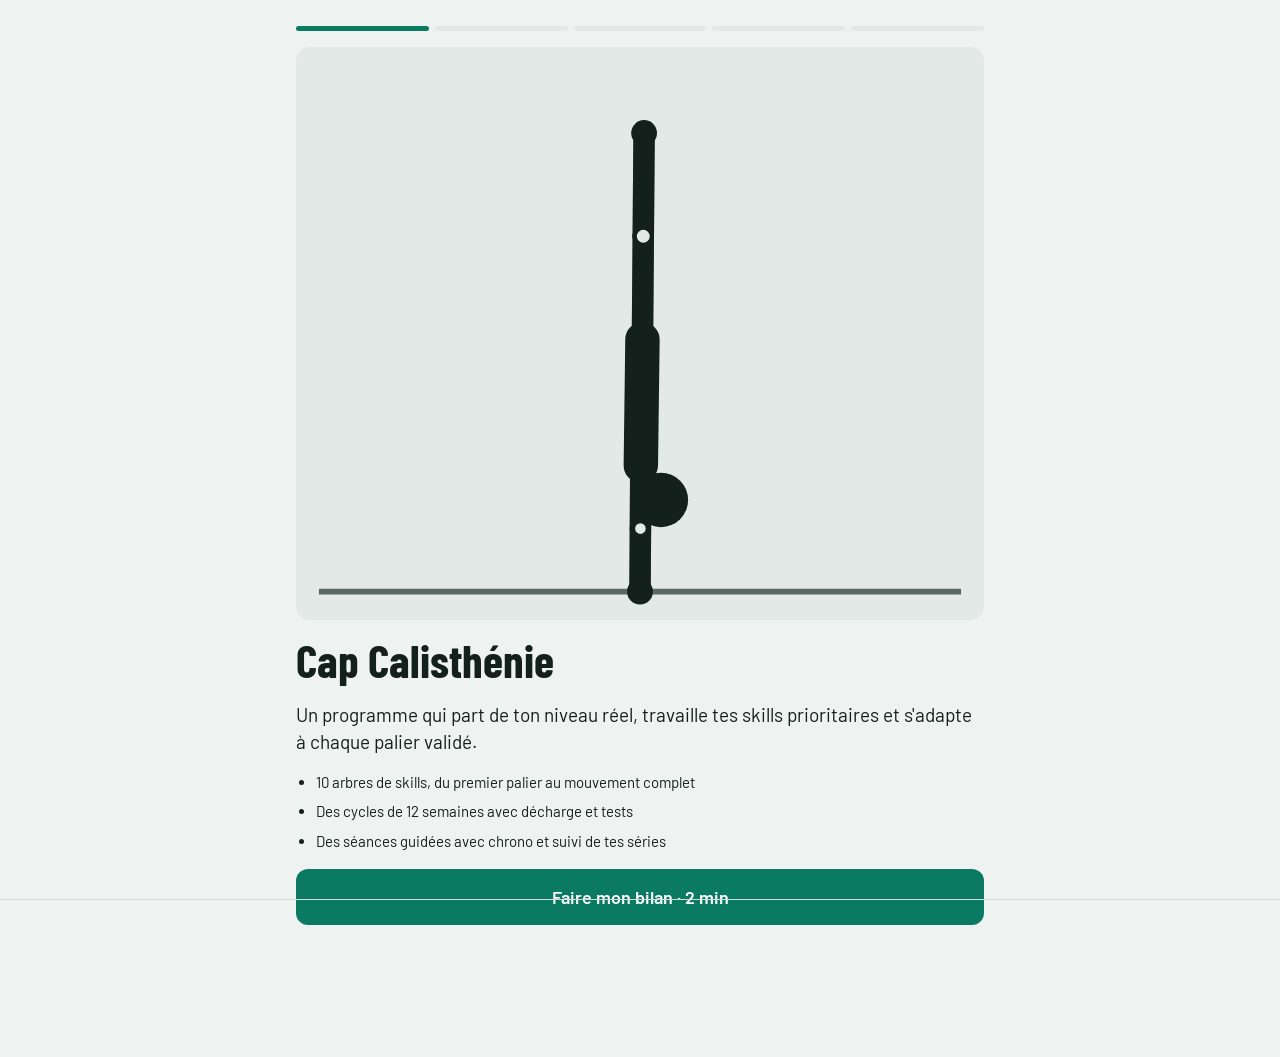
==== commit 98ea805b: "Redraw Fenrir and Griffin in profile and keep Ursa's scar off the helmet Co-Authored-By: Claude Opus" ====
--- a/index.html
+++ b/index.html
@@ -4284,41 +4284,6 @@
   s += rise([[22, 72, "#ffd04a"], [98, 66, "#ff8a2a"], [34, 98, "#ffe14d"], [86, 94, "#ffd04a"], [60, 16, "#ffb03a"], [12, 50, "#ff8a2a"]]);
   return s;
 };
-ART.fenrir = (u, sl) => {
-  const L = ["M30 46 C18 36 6 38 -2 30 C2 44 12 52 24 58 Z", "M26 62 C14 58 2 66 -4 60 C0 74 12 78 24 72 Z", "M28 78 C18 84 10 94 0 94 C8 102 22 98 32 88 Z"];
-  const R = ["M90 46 C104 32 118 36 126 24 C124 42 112 52 96 58 Z", "M94 62 C108 56 120 64 128 56 C124 74 110 80 96 72 Z", "M92 78 C104 86 112 98 124 100 C112 106 98 100 88 88 Z"];
-  let s = L.map((d, i) => strand(i, cel(u, d, "#3a3f54", "#1c1f2c", { x: rim(d, "#ff4040", "#3a3f54", 4, 3) }))).join("") + R.map((d, i) => strand(i + 1, cel(u, d, "#3a3f54", "#1c1f2c", { x: rim(d, "#ff4040", "#3a3f54", -4, 3) }))).join("");
-  s += cel(u, "M40 92 C44 104 52 110 60 120 C68 110 76 104 80 92 C72 98 66 100 60 100 C54 100 48 98 40 92 Z", "#9aa0b4", "#5a6076");
-  s += cel2(u, "M32 42 L18 4 L54 30 Z", "#4a5064", "#2a2e3c", { x: fill("M33 36 L24 14 L46 30Z", "#8a1a24") });
-  s += cel(u, "M22 64 C20 40 38 26 60 26 C82 26 100 40 98 64 C104 72 104 82 96 86 C90 98 76 104 60 104 C44 104 30 98 24 86 C16 82 16 72 22 64 Z", "#4c5266", "#272b38", {
-    hl: [40, 38, 10, 4, -20],
-    x: fill("M40 86 C40 70 80 70 80 86 C80 100 40 100 40 86 Z", "#8a90a6") + fill("M60 26 C54 34 52 44 60 56 C68 44 66 34 60 26 Z", "#3a3f54") + glowLn(u, "M60 32 L60 46 M54 36 L60 40 L66 36", "#ff2a2a", 2) + ln("M26 70 L36 72 M26 78 L36 77", 2.4, "#272b38") + ln(mir("M26 70 L36 72 M26 78 L36 77"), 2.4, "#272b38")
-  });
-  s += sl ? "" : glowLn(u, "M38 56 C30 50 20 52 8 44", "#ff3b3b", 2, "s-trail") + glowLn(u, mir("M38 56 C30 50 20 52 8 44"), "#ff3b3b", 2, "s-trail");
-  s += eyes(u, 60, 58, 15, 7.6, "#ff2a2a", { sl, glow: 1, slit: 1, sc: "#ffe6c8" });
-  s += cel(u, "M52 76 C52 70 68 70 68 76 C68 80 60 84 60 84 C60 84 52 80 52 76 Z", "#141620", "#000", { hl: [56, 73, 2.5, 1.2] });
-  s += fill("M46 90 Q60 98 74 90 Q60 94 46 90 Z", "#3a0a10", ' stroke="' + OL + '" stroke-width="2.6" stroke-linejoin="round"') + fang(49, 90.5, 1) + fang(71, 90.5, 1) + fang(56, 93, .6) + fang(64, 93, .6);
-  const link = (x, y, r) => '<g transform="rotate(' + r + ' ' + x + ' ' + y + ')"><ellipse cx="' + x + '" cy="' + y + '" rx="6" ry="3.6" fill="none" stroke="' + OL + '" stroke-width="5"/><ellipse cx="' + x + '" cy="' + y + '" rx="6" ry="3.6" fill="none" stroke="#c4cad4" stroke-width="2.4"/></g>';
-  s += link(36, 101, 20) + link(47, 105, 8) + link(59, 106, 0) + link(71, 105, -8);
-  s += '<g class="s-swing">' + link(84, 104, -40) + link(92, 112, -70) + '</g>' + '<g class="s-rise" style="animation-duration:3s">' + link(106, 92, 30) + '</g>';
-  return s;
-};
-ART.griffon = (u, sl) => {
-  const wing = "M46 74 C34 66 18 52 10 34 C6 26 4 20 2 12 C8 16 12 18 14 20 C12 12 12 8 14 2 C18 10 22 14 24 16 C24 8 26 4 30 0 C32 10 32 18 34 24 C38 42 44 54 54 64 Z";
-  let s = cel2(u, wing, "#b47c3a", "#76501e", { cls: "s-wing", x: fill("M46 74 C38 66 30 56 24 46 C30 46 36 48 40 52 C38 44 40 40 42 36 C44 46 48 56 54 64 Z", "#f6f2ea") + fill("M2 12 C8 16 12 18 14 20 C12 12 12 8 14 2 C18 10 22 14 24 16 C24 8 26 4 30 0 C30 8 26 12 22 22 C16 20 8 18 2 12Z", "#6a4416") + ln("M44 68 L6 16 M46 64 L16 6 M48 60 L28 4", 1.4, "#76501e") });
-  let tail = "M84 102 C98 104 106 92 102 82 C98 72 104 64 112 66";
-  s += '<g class="s-tail">' + ln(tail, 8) + ln(tail, 4, "#d9a441") + cel(u, "M110 68 C110 58 120 56 124 62 C118 62 118 68 114 72 Z", "#8a5c26", "#5a3a12") + '</g>';
-  s += cel(u, "M34 106 C30 88 42 74 60 74 C78 74 90 88 86 106 Z", "#d9a441", "#a4721e", { x: fill("M48 106 C48 96 54 90 60 90 C66 90 72 96 72 106Z", "#f0cc7a") });
-  s += cel(u, "M40 74 C44 86 52 92 60 96 C68 92 76 86 80 74 C74 80 68 82 60 80 C52 82 46 80 40 74 Z", "#f8f4ec", "#c4baa8", { x: ln("M48 82 L52 86 M60 84 L60 90 M72 82 L68 86", 1.4, "#c4baa8") });
-  s += cel(u, "M36 96 C30 96 28 104 32 108 L44 108 C44 102 42 96 36 96 Z", "#d9a441", "#a4721e") + cel(u, "M78 90 C82 84 90 84 92 90 C94 96 88 98 84 96 Z", "#d9a441", "#a4721e");
-  s += ["M40 36 C30 30 22 22 20 10 C28 18 36 22 46 28 Z", "M44 30 C38 20 38 10 42 2 C44 12 48 18 54 24 Z"].map((d, i) => strand(i, cel(u, d, "#f6f2ea", "#c4baa8") + cel(u, mir(d), "#f6f2ea", "#c4baa8"))).join("");
-  s += cel(u, "M36 54 C34 36 46 24 60 24 C74 24 86 36 84 54 C82 68 72 78 60 78 C48 78 38 68 36 54 Z", "#f8f4ec", "#c4baa8", { hl: [46, 34, 7, 3, -20], x: ln("M40 62 L46 60 M38 68 L44 66", 1.6, "#c4baa8") + ln(mir("M40 62 L46 60 M38 68 L44 66"), 1.6, "#c4baa8") });
-  s += eyes(u, 60, 48, 11, 6.6, "#ffb000", { sl, glow: 1 });
-  s += cel(u, "M51 56 L69 56 C69 66 63 72 60 76 C57 72 51 66 51 56 Z", "#ffc23a", "#c8861a", { hl: [55, 59, 2, 1.5] });
-  s += ln("M56 62 L64 62", 1.6, "#8a5a12");
-  s += rise([[16, 70, "#ffd36b"], [104, 40, "#ffd36b"], [100, 96, "#fff"]]);
-  return s;
-};
 ART.kirin = (u, sl) => {
   let s = '<g class="s-ribbon">' + cel(u, "M94 80 C104 72 104 56 112 48 C112 58 118 62 120 72 C114 76 108 82 98 88 Z", "#ff8a2a", "#d0401a", { f: 1, x: rim("M94 80 C104 72 104 56 112 48 C112 58 118 62 120 72 C114 76 108 82 98 88 Z", "#ffd04a", "#ff8a2a", -3, 2) }) + '</g>';
   s += [[56, 108], [92, 108]].map(([x, y]) => '<g class="s-glow"><ellipse cx="' + x + '" cy="' + y + '" rx="13" ry="5" fill="#e8fff6" stroke="#3ff2a0" stroke-width="1.6"/><circle cx="' + (x - 6) + '" cy="' + (y - 2) + '" r="4" fill="#e8fff6"/><circle cx="' + (x + 5) + '" cy="' + (y - 3) + '" r="5" fill="#e8fff6"/></g>').join("");
@@ -4342,6 +4307,58 @@
   return s;
 };
 
+
+ART.fenrir = (u, sl) => {
+  const tail = "M86 102 C100 104 112 92 110 76 C109 66 112 58 118 50 C121 62 123 78 117 90 C111 102 98 110 84 108 Z";
+  let s = '<g class="s-tail">' + cel(u, tail, "#3e4458", "#1e2230", { x: rim(tail, "#ff4040", "#3e4458", -4, 2) }) + '</g>';
+  s += cel(u, "M50 80 L52 106 L45 106 L44 82 Z", "#2e3344", "#181b26");
+  s += cel(u, "M44 44 C56 42 68 54 74 66 C90 64 102 80 98 96 C96 104 90 108 82 108 L60 108 C60 100 58 92 54 86 C50 90 48 98 48 106 L40 106 C38 94 38 80 40 70 C36 60 36 52 44 44 Z", "#4a5068", "#262a3a", {
+    hl: [80, 74, 8, 3, -20],
+    x: fill("M64 106 C64 96 72 90 82 92 C90 94 92 102 90 108 Z", "#3a3f54") + glowLn(u, "M80 78 L80 90 M76 82 L84 86", "#ff3b3b", 1.8)
+  });
+  s += cel(u, "M40 72 C38 84 38 96 40 104 L50 104 C49 94 49 84 52 76 Z", "#4a5068", "#262a3a") + cel(u, "M34 104 C34 100 38 98 44 99 C50 99 52 102 52 106 L34 106 Z", "#4a5068", "#262a3a", { dx: -1, dy: -2 }) + cel(u, "M38 88 L51 86 L51 93 L38 95 Z", "#c4cad4", "#7a8496", { dx: 0, dy: -2 });
+  s += cel(u, "M44 46 C32 54 28 68 34 82 C36 76 40 74 46 74 C40 68 40 60 46 54 Z", "#9aa0b4", "#5a6076", { x: ln("M34 64 L38 66 M34 72 L38 72", 1.4, "#5a6076") });
+  s += '<g class="s-swing"><ellipse cx="40" cy="100" rx="2.8" ry="4.6" transform="rotate(20 40 100)" fill="none" stroke="' + OL + '" stroke-width="4.4"/><ellipse cx="40" cy="100" rx="2.8" ry="4.6" transform="rotate(20 40 100)" fill="none" stroke="#c4cad4" stroke-width="2"/></g>';
+  s += '<g class="s-rise" style="animation-duration:3s"><ellipse cx="22" cy="88" rx="4.6" ry="2.8" transform="rotate(-40 22 88)" fill="none" stroke="' + OL + '" stroke-width="4.4"/><ellipse cx="22" cy="88" rx="4.6" ry="2.8" transform="rotate(-40 22 88)" fill="none" stroke="#c4cad4" stroke-width="2"/></g>';
+  s += ["M54 26 C66 18 80 20 92 28 C82 28 72 32 64 40 Z", "M56 36 C68 34 82 40 90 52 C80 48 70 50 62 54 Z", "M54 46 C64 48 72 56 76 66 C68 62 62 62 56 64 Z"].map((d, i) => strand(i, cel(u, d, "#3e4458", "#1e2230", { x: rim(d, "#ff4040", "#3e4458", -3, 3) }))).join("");
+  s += '<g transform="translate(58 50) scale(1.2) translate(-50 -40)">';
+  s += cel(u, "M36 18 L37 0 L47 15 Z", "#2e3344", "#181b26");
+  s += cel(u, "M58 30 C56 20 48 14 40 16 C32 18 26 22 22 25 L11 29 C6 31 6 38 11 40 L24 42 C30 46 36 48 42 48 C52 48 60 40 58 30 Z", "#4c5266", "#272b38", {
+    hl: [40, 21, 8, 2.5, -10],
+    x: fill("M10 39 L24 42 C30 46 36 48 42 48 C36 44 32 40 30 36 Z", "#8a90a6")
+  });
+  s += cel(u, "M44 18 L48 -2 L56 20 Z", "#4c5266", "#272b38", { x: fill("M46 15 L48 4 L52 17 Z", "#8a1a24") });
+  s += eye(u, 35, 28, 4.8, "#ff2a2a", { sl, glow: 1, slit: 1, inn: -1, sc: "#ffe6c8" });
+  s += cel(u, "M8 30 C10 28 14 29 14 32 C14 34 10 35 8 34 Z", "#141620", "#000", { dx: 0, dy: -1 }) + ln("M12 40 L22 41", 2);
+  s += fang(15, 40.4, .8) + fang(21, 40.9, .7) + '</g>';
+  s += rise([[96, 40, "#ff4040"], [104, 60, "#ff8080"], [70, 16, "#ff4040"]]);
+  return s;
+};
+ART.griffon = (u, sl) => {
+  const wing = "M58 60 C54 42 60 24 74 10 C80 4 88 0 96 0 C91 6 91 10 95 13 C88 17 88 22 93 26 C86 28 86 34 91 38 C84 40 82 45 86 51 C80 51 76 55 76 62 Z";
+  let s = '<g transform="translate(14 4)" opacity=".95">' + cel(u, wing, "#8a5c26", "#5a3a12") + '</g>';
+  const tail = "M96 80 C108 82 114 72 110 64 C106 56 110 48 117 48";
+  s += '<g class="s-tail">' + ln(tail, 7) + ln(tail, 3.6, "#d9a441") + cel(u, "M114 50 C112 40 122 36 126 42 C120 42 120 48 117 52 Z", "#8a5c26", "#5a3a12", { dx: -1, dy: -2 }) + '</g>';
+  s += cel(u, "M86 96 L88 106 L81 106 L80 96 Z", "#b8862e", "#7a5416");
+  s += cel(u, "M52 70 C60 62 82 62 94 70 C102 76 102 90 96 98 L96 106 L89 106 L87 96 C79 98 71 98 65 96 L63 106 L56 106 L55 94 C50 86 50 76 52 70 Z", "#d9a441", "#a4721e", { hl: [76, 68, 10, 2.5, -5], x: fill("M58 92 C70 98 84 98 96 94 L96 100 L58 100 Z", "#f0cc7a") });
+  s += cel(u, "M48 78 L47 100 L42 101 L44 78 Z", "#c89a2a", "#8a6410");
+  s += ln("M42 102 L38 106 M45 102 L45 107 M47 101 L51 105", 2.6, "#2a2018");
+  s += cel(u, "M38 78 L36 100 L41 101 L44 80 Z", "#f0c040", "#b08a1a", { x: ln("M37 86 L42 86 M37 92 L42 92", 1.2, "#b08a1a") });
+  s += cel(u, "M34 76 C34 84 38 88 44 86 C48 84 50 80 48 76 Z", "#f6f2ea", "#c4baa8", { dx: -1, dy: -2 });
+  s += ln("M35 101 L29 105 M38 102 L36 108 M41 101 L44 106", 2.8, "#2a2018");
+  s += '<g class="s-wing s-l">' + cel(u, wing, "#b47c3a", "#76501e", { x: fill("M58 60 C56 46 60 34 68 24 C72 30 74 38 72 46 C76 48 78 54 76 62 Z", "#f0d9a0") + fill("M96 0 C91 6 91 10 95 13 C88 17 88 22 93 26 C86 28 86 34 91 38 C84 40 82 45 86 51 C82 46 80 38 82 30 C80 22 84 12 96 0Z", "#f6f2ea") + ln("M62 56 L92 6 M66 58 L90 22 M70 60 L88 38", 1.4, "#76501e") }) + '</g>';
+  s += cel(u, "M48 42 C34 48 30 66 38 78 C44 84 56 84 62 76 C66 64 62 50 56 44 Z", "#f8f4ec", "#c4baa8", { x: ln("M40 62 Q44 66 48 62 M38 70 Q42 74 46 70 M44 76 Q48 80 52 76 M48 56 Q52 60 56 56", 1.4, "#c4baa8") });
+  s += '<g transform="translate(46 44) scale(1.22) translate(-40 -36)">';
+  s += ["M46 20 C56 14 68 14 76 18 C68 20 62 24 56 30 Z", "M50 28 C60 26 70 30 76 38 C68 36 62 38 56 40 Z", "M48 36 C56 38 62 44 64 52 C58 48 52 48 48 48 Z"].map((d, i) => strand(i, cel(u, d, "#d9a441", "#8a5c26", { dx: -1, dy: -3, x: rim(d, "#fff3d0", "#d9a441", 4, 3) }))).join("");
+  s += cel(u, "M52 34 C52 24 46 16 36 16 C28 16 22 22 20 30 L19 38 C25 40 31 44 37 48 C45 52 52 46 52 34 Z", "#f8f4ec", "#c4baa8", { hl: [36, 21, 7, 2.5, -10] });
+  s += cel(u, "M22 25 C13 25 6 31 5 40 C5 45 9 47 11 44 C11 39 14 36 20 36 Z", "#ffc23a", "#c8861a", { dx: -1, dy: -2, hl: [14, 29, 3, 1.4, -20] });
+  s += cel(u, "M20 37 C16 38 13 41 14 44 C17 44 20 42 23 40 Z", "#e0a020", "#a87010", { dx: -1, dy: -1 });
+  s += eye(u, 33, 28, 4.6, "#ffb000", { sl, glow: 1, inn: -1, a2: .15, a1: .7 });
+  s += ln("M20 33 L22 33", 2) + '</g>';
+  s += rise([[16, 70, "#ffd36b"], [104, 30, "#ffd36b"], [24, 96, "#fff"]]);
+  return s;
+};
+
 /* ----- Nouvelles créatures ----- */
 ART.taurillon = (u, sl) => {
   let s = cel2(u, "M32 44 C20 42 12 34 10 20 C16 28 24 30 36 34 Z", "#f2e6c8", "#c4ae80", { x: fill("M10 20 C12 26 14 28 18 30 L14 34 C12 30 10 26 10 20Z", "#5a4630") });
@@ -4439,7 +4456,7 @@
   s += cel(u, "M26 50 C26 30 42 20 60 20 C78 20 94 30 94 50 C80 44 40 44 26 50 Z", "#c0ccd8", "#6a7888", { hl: [44, 28, 9, 3, -15], x: ln("M60 20 L60 46", 2, "#8a96a6") + dot(36, 40, 1.6, "#5a6476") + dot(84, 40, 1.6, "#5a6476") });
   s += cel(u, "M56 44 L64 44 L62 62 L58 62 Z", "#c0ccd8", "#6a7888", { dx: -1, dy: -2 });
   s += eyes(u, 60, 56, 14, 6.4, "#ffb000", { sl });
-  s += ln("M30 46 L44 64", 2.4, "#d84a3a");
+  s += ln("M38 51 L48 66", 2.4, "#d84a3a");
   s += cel(u, "M54 66 C54 62 66 62 66 66 C66 69 60 72 60 72 C60 72 54 69 54 66 Z", "#141620", "#000");
   s += ln("M52 78 Q60 82 68 78", 2.6) + fang(54, 78.6, .8) + fang(66, 78.6, .8);
   return s;
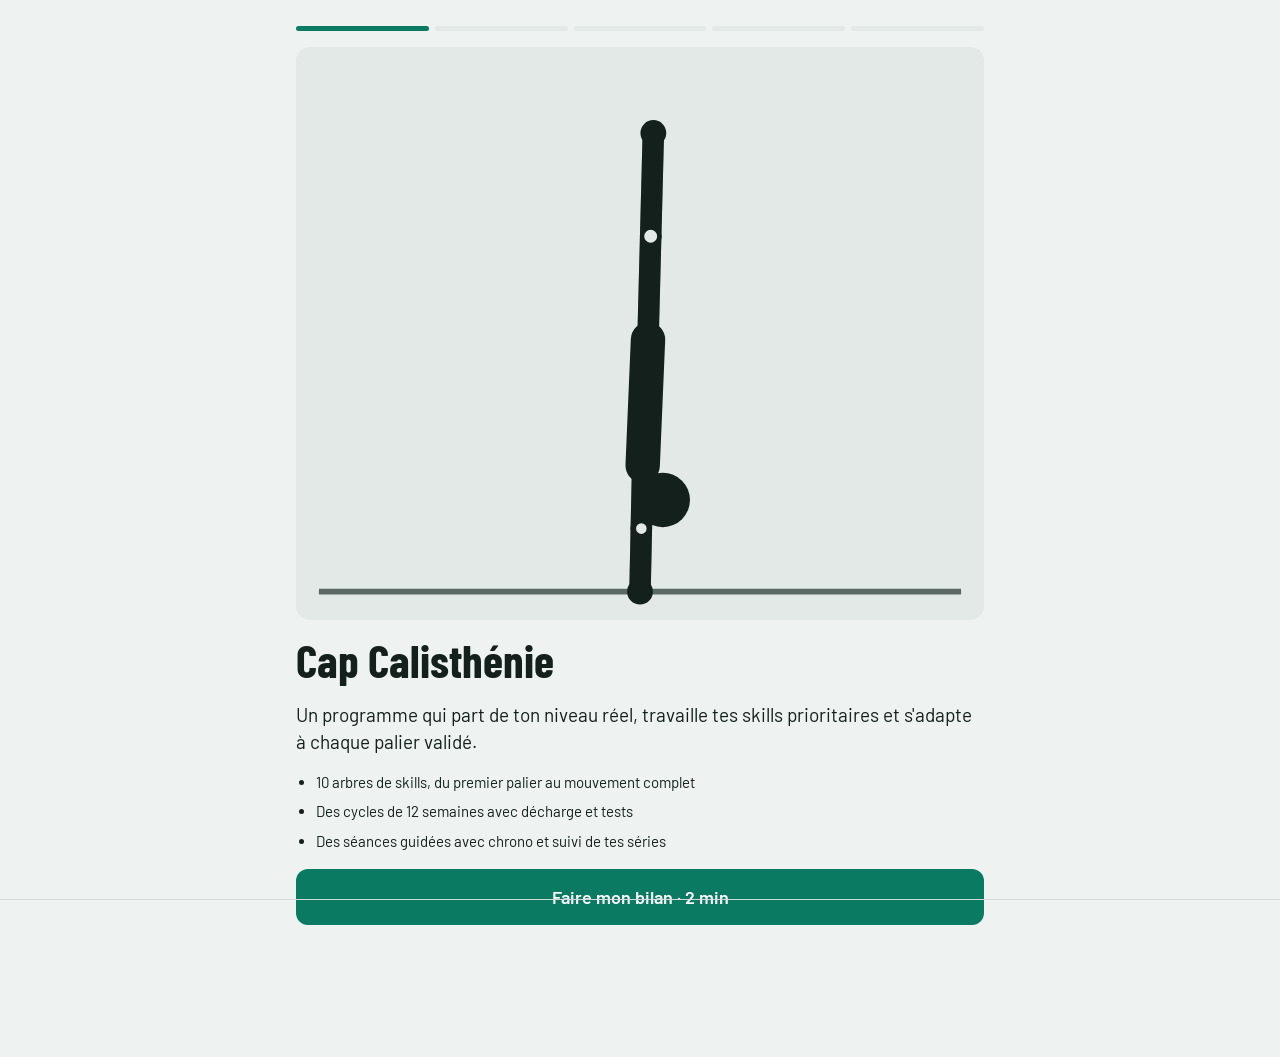
==== commit 9f8ed3f5: "Redraw the Griffin front-on with dark plumage and a screeching beak Co-Authored-By: Claude Opus 5.5 " ====
--- a/index.html
+++ b/index.html
@@ -4335,27 +4335,28 @@
   return s;
 };
 ART.griffon = (u, sl) => {
-  const wing = "M58 60 C54 42 60 24 74 10 C80 4 88 0 96 0 C91 6 91 10 95 13 C88 17 88 22 93 26 C86 28 86 34 91 38 C84 40 82 45 86 51 C80 51 76 55 76 62 Z";
-  let s = '<g transform="translate(14 4)" opacity=".95">' + cel(u, wing, "#8a5c26", "#5a3a12") + '</g>';
-  const tail = "M96 80 C108 82 114 72 110 64 C106 56 110 48 117 48";
-  s += '<g class="s-tail">' + ln(tail, 7) + ln(tail, 3.6, "#d9a441") + cel(u, "M114 50 C112 40 122 36 126 42 C120 42 120 48 117 52 Z", "#8a5c26", "#5a3a12", { dx: -1, dy: -2 }) + '</g>';
-  s += cel(u, "M86 96 L88 106 L81 106 L80 96 Z", "#b8862e", "#7a5416");
-  s += cel(u, "M52 70 C60 62 82 62 94 70 C102 76 102 90 96 98 L96 106 L89 106 L87 96 C79 98 71 98 65 96 L63 106 L56 106 L55 94 C50 86 50 76 52 70 Z", "#d9a441", "#a4721e", { hl: [76, 68, 10, 2.5, -5], x: fill("M58 92 C70 98 84 98 96 94 L96 100 L58 100 Z", "#f0cc7a") });
-  s += cel(u, "M48 78 L47 100 L42 101 L44 78 Z", "#c89a2a", "#8a6410");
-  s += ln("M42 102 L38 106 M45 102 L45 107 M47 101 L51 105", 2.6, "#2a2018");
-  s += cel(u, "M38 78 L36 100 L41 101 L44 80 Z", "#f0c040", "#b08a1a", { x: ln("M37 86 L42 86 M37 92 L42 92", 1.2, "#b08a1a") });
-  s += cel(u, "M34 76 C34 84 38 88 44 86 C48 84 50 80 48 76 Z", "#f6f2ea", "#c4baa8", { dx: -1, dy: -2 });
-  s += ln("M35 101 L29 105 M38 102 L36 108 M41 101 L44 106", 2.8, "#2a2018");
-  s += '<g class="s-wing s-l">' + cel(u, wing, "#b47c3a", "#76501e", { x: fill("M58 60 C56 46 60 34 68 24 C72 30 74 38 72 46 C76 48 78 54 76 62 Z", "#f0d9a0") + fill("M96 0 C91 6 91 10 95 13 C88 17 88 22 93 26 C86 28 86 34 91 38 C84 40 82 45 86 51 C82 46 80 38 82 30 C80 22 84 12 96 0Z", "#f6f2ea") + ln("M62 56 L92 6 M66 58 L90 22 M70 60 L88 38", 1.4, "#76501e") }) + '</g>';
-  s += cel(u, "M48 42 C34 48 30 66 38 78 C44 84 56 84 62 76 C66 64 62 50 56 44 Z", "#f8f4ec", "#c4baa8", { x: ln("M40 62 Q44 66 48 62 M38 70 Q42 74 46 70 M44 76 Q48 80 52 76 M48 56 Q52 60 56 56", 1.4, "#c4baa8") });
-  s += '<g transform="translate(46 44) scale(1.22) translate(-40 -36)">';
-  s += ["M46 20 C56 14 68 14 76 18 C68 20 62 24 56 30 Z", "M50 28 C60 26 70 30 76 38 C68 36 62 38 56 40 Z", "M48 36 C56 38 62 44 64 52 C58 48 52 48 48 48 Z"].map((d, i) => strand(i, cel(u, d, "#d9a441", "#8a5c26", { dx: -1, dy: -3, x: rim(d, "#fff3d0", "#d9a441", 4, 3) }))).join("");
-  s += cel(u, "M52 34 C52 24 46 16 36 16 C28 16 22 22 20 30 L19 38 C25 40 31 44 37 48 C45 52 52 46 52 34 Z", "#f8f4ec", "#c4baa8", { hl: [36, 21, 7, 2.5, -10] });
-  s += cel(u, "M22 25 C13 25 6 31 5 40 C5 45 9 47 11 44 C11 39 14 36 20 36 Z", "#ffc23a", "#c8861a", { dx: -1, dy: -2, hl: [14, 29, 3, 1.4, -20] });
-  s += cel(u, "M20 37 C16 38 13 41 14 44 C17 44 20 42 23 40 Z", "#e0a020", "#a87010", { dx: -1, dy: -1 });
-  s += eye(u, 33, 28, 4.6, "#ffb000", { sl, glow: 1, inn: -1, a2: .15, a1: .7 });
-  s += ln("M20 33 L22 33", 2) + '</g>';
-  s += rise([[16, 70, "#ffd36b"], [104, 30, "#ffd36b"], [24, 96, "#fff"]]);
+  const wing = "M42 68 C30 54 14 40 -4 26 C2 34 2 40 0 46 C8 46 10 52 8 58 C16 58 18 64 16 70 C24 70 26 76 24 82 C30 80 36 82 38 86 Z";
+  let s = cel2(u, wing, "#6a4a30", "#3a2616", { cls: "s-wing", x: fill("M-4 26 C2 34 2 40 0 46 C8 46 10 52 8 58 C4 52 2 44 -1 36 Z", "#2e2016") + fill("M42 68 C34 58 26 52 16 46 C20 52 22 58 20 64 C28 66 32 70 32 76 Z", "#9a7448") + ln("M2 42 L8 38 M10 54 L16 50 M18 66 L24 62 M26 78 L30 74", 2, "#d8b888") + ln("M40 72 L4 34 M38 78 L14 60", 1.2, "#3a2616") });
+  const tail = "M88 100 C102 104 112 94 110 84 C108 76 112 70 118 70";
+  s += '<g class="s-tail">' + ln(tail, 7) + ln(tail, 3.6, "#c8944a") + cel(u, "M116 72 C112 62 122 58 126 64 C120 64 120 70 118 74 Z", "#4a3020", "#2a1a10", { dx: -1, dy: -2 }) + '</g>';
+  s += cel2(u, "M22 106 C16 94 20 80 32 78 C40 80 44 92 42 106 Z", "#c8944a", "#8a5e26", { hl: [26, 86, 3, 2, -20] });
+  s += cel(u, "M30 106 C26 86 34 66 60 64 C86 66 94 86 90 106 Z", "#c8a878", "#8a6a44", {
+    x: [[46, 80], [60, 76], [74, 80], [40, 92], [53, 90], [67, 90], [80, 92], [47, 101], [60, 100], [73, 101]].map(([x, y]) => ln("M" + (x - 3.5) + " " + y + " L" + x + " " + (y + 3.5) + " L" + (x + 3.5) + " " + y, 1.8, "#6a4a30")).join("")
+  });
+  s += cel2(u, "M42 92 L40 104 L48 104 L50 92 Z", "#d4b050", "#9a7a20", { dx: -1, dy: -2, x: ln("M41 97 L49 97 M41 101 L49 101", 1.2, "#9a7a20") });
+  s += ln("M39 104 L35 110 M43 105 L42 111 M47 105 L50 110", 2.8, "#1a1410") + ln(mir("M39 104 L35 110 M43 105 L42 111 M47 105 L50 110"), 2.8, "#1a1410");
+  s += ["M36 40 C26 38 18 32 14 22 C22 28 30 30 38 32 Z", "M46 24 C42 14 44 6 48 -2 C50 8 52 16 54 22 Z"].map((d, i) => strand(i, cel(u, d, "#5a3e28", "#2e2016", { x: rim(d, "#b08a5a", "#5a3e28", 3, 3) }) + cel(u, mir(d), "#5a3e28", "#2e2016", { x: rim(mir(d), "#b08a5a", "#5a3e28", -3, 3) }))).join("");
+  s += cel(u, "M34 56 C28 62 28 70 32 76 L38 70 L41 78 L47 72 L51 80 L56 72 L60 80 L64 72 L69 80 L73 72 L79 78 L82 70 L88 76 C92 70 92 62 86 56 Z", "#b89468", "#7a5a36");
+  s += cel(u, "M34 46 C32 30 44 20 60 20 C76 20 88 30 86 46 C86 56 80 62 72 64 L48 64 C40 62 34 56 34 46 Z", "#6a4a30", "#3e2a1a", {
+    hl: [46, 27, 7, 2.5, -20],
+    x: fill("M38 46 C40 38 50 36 56 42 L60 46 L64 42 C70 36 80 38 82 46 C80 54 70 56 64 52 L60 50 L56 52 C50 56 40 54 38 46 Z", "#a8805a") + ln("M56 26 L60 32 L64 26", 1.6, "#3e2a1a")
+  });
+  s += eyes(u, 60, 44, 12, 6.2, "#ffb000", { sl, glow: 1, a2: .75, a1: .05 });
+  s += sl ? cel(u, "M49 52 C49 46 71 46 71 52 C71 58 67 64 60 72 C53 64 49 58 49 52 Z", "#4a4a52", "#26262c", { x: fill("M49 52 C49 46 71 46 71 52 C65 50 55 50 49 52 Z", "#e0b840") }) :
+    fill("M50 56 L70 56 L67 79 L53 79 Z", "#9a1e2a", ' stroke="' + OL + '" stroke-width="2.6" stroke-linejoin="round"') + fill("M54 66 L66 66 L63 75 L57 75 Z", "#ff6a74") +
+    cel(u, "M54 72 L66 72 L62 82 L58 82 Z", "#4a4a52", "#26262c", { dx: -1, dy: -2 }) +
+    cel(u, "M49 52 C49 46 71 46 71 52 C71 58 67 64 60 72 C53 64 49 58 49 52 Z", "#4a4a52", "#26262c", { hl: [55, 56, 2, 4, 10], x: fill("M49 52 C49 46 71 46 71 52 C65 50 55 50 49 52 Z", "#e0b840") });
+  s += rise([[14, 76, "#d8b888"], [106, 44, "#d8b888"], [100, 100, "#b08a5a"]]);
   return s;
 };
 
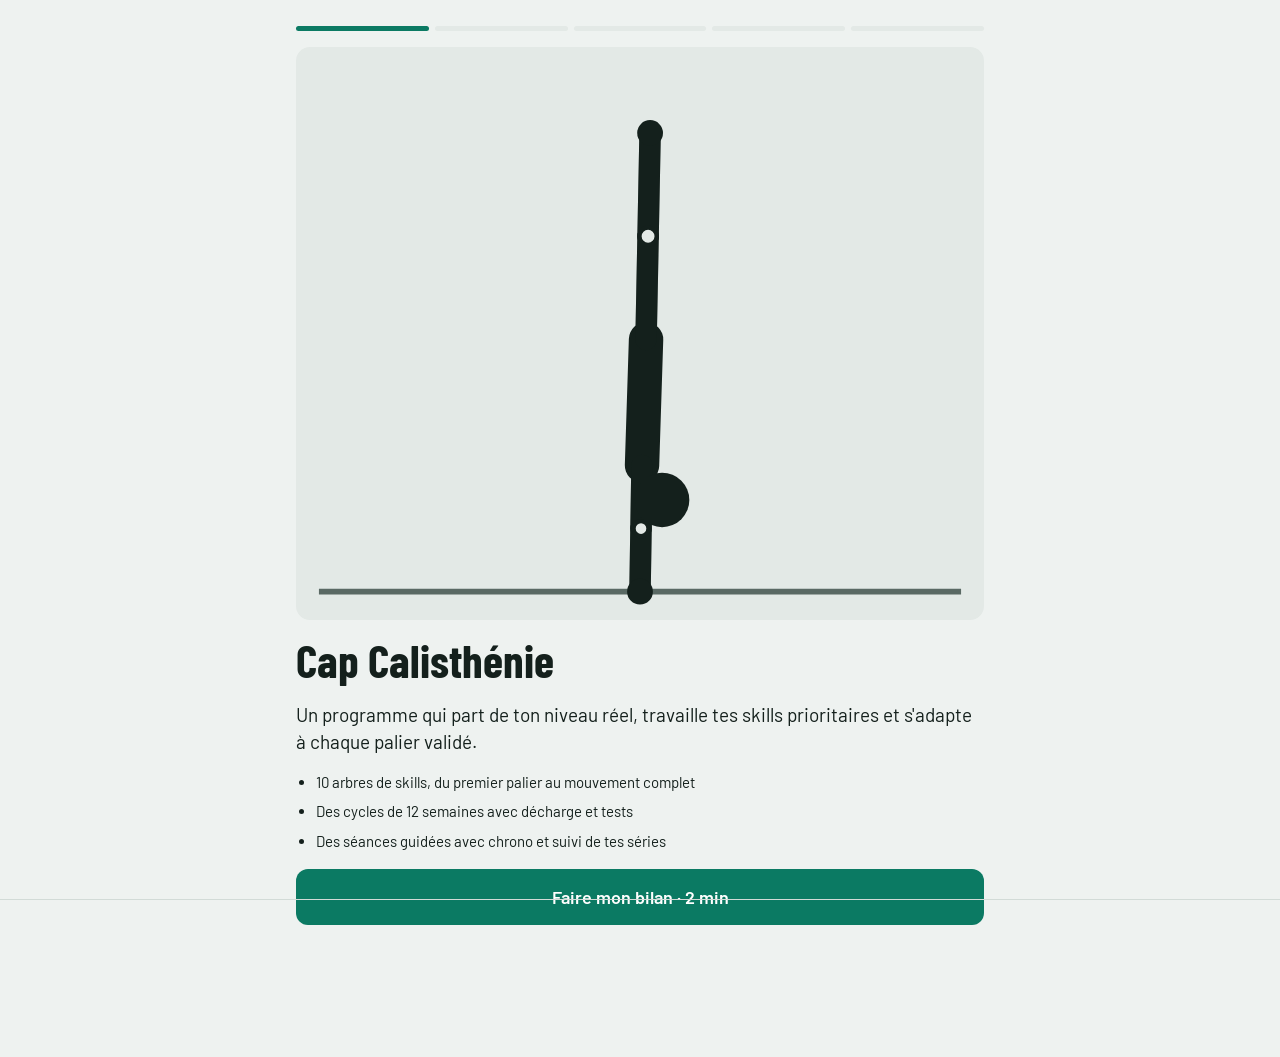
==== commit de62503b: "Add 3-month intensive blocks for each major skill A block puts one skill (planche, handstand, HSPU, " ====
--- a/index.html
+++ b/index.html
@@ -558,6 +558,30 @@
 .egg-svg .s-tw { animation: c-twinkle 1.5s ease-in-out infinite; }
 @media (prefers-reduced-motion: reduce) { .k-sh *, .k-sh { animation: none !important; } }
 
+/* Blocs intensifs */
+.spec-card, .spec-entry { width: 100%; text-align: left; color: var(--ink); font: inherit; cursor: pointer; border-color: var(--accent); }
+.spec-entry { gap: 4px; }
+.spec-entry b { font-size: 18px; }
+.spec-goal { font-size: 18px; line-height: 1.3; }
+.spec-bar i { height: 8px; }
+.spec-bar i.test { box-shadow: inset 0 -2px 0 var(--warn); }
+.spec-goals { list-style: none; padding: 0; margin: 0; display: grid; gap: 10px; }
+.spec-goals li { display: flex; gap: 10px; align-items: flex-start; }
+.spec-goals li > div { display: grid; gap: 2px; }
+.sg-mark { flex: none; width: 26px; height: 26px; border-radius: 50%; display: grid; place-items: center; font-weight: 700; font-size: 14px; background: var(--sunk); color: var(--muted); }
+.spec-goals li.now .sg-mark { background: var(--accent-soft); color: var(--accent); box-shadow: 0 0 0 2px var(--accent); }
+.spec-goals li.ok .sg-mark { background: var(--accent); color: #fff; }
+.spec-goals li.ok b { text-decoration: none; }
+.spec-grid { display: grid; grid-template-columns: repeat(auto-fill, minmax(300px, 1fr)); gap: 10px; }
+.spec-pick { align-content: start; }
+.spec-pick.on { border-color: var(--accent); }
+.spec-pick p { margin: 0; }
+.spec-pick .btn, .spec-pick .tag { justify-self: start; }
+.sp-head { display: flex; gap: 12px; align-items: center; }
+.sp-head > div { display: grid; gap: 2px; min-width: 0; }
+.sp-head b { font-size: 18px; }
+@media (max-width: 640px) { .spec-grid { grid-template-columns: 1fr; } }
+
 /* Craie, avatar, boutique */
 .chalk { display: inline-flex; align-items: center; gap: 4px; font-weight: 700; }
 .chalk-ic svg { width: 16px; height: 16px; display: block; fill: color-mix(in srgb, var(--surface) 70%, var(--accent)); stroke: var(--accent); stroke-width: 1.6; stroke-linejoin: round; }
@@ -4650,6 +4674,257 @@
 render();
 
 
+/* =====================================================================
+   V10 : blocs intensifs de 3 mois, un grand skill en priorité absolue
+   3 mois = 3 × (3 semaines de charge + 1 semaine de test et récupération).
+   Séances lourdes et techniques alternées : jamais deux séances lourdes d'affilée.
+   ===================================================================== */
+settings.specHist = settings.specHist || [];
+
+// Exercices d'appoint de chaque bloc : [exercice, dose, unité, consigne]
+const SPEC = {
+  planche: { name: "Planche",
+    real: "La full planche demande en général 1 à 2 ans depuis l'advanced tuck : le bloc vise les 2 paliers suivants, sans abîmer coudes et poignets.",
+    tips: ["Bras verrouillés sur toutes les tenues : un coude plié cache ta vraie progression.", "Omoplates écartées et bassin rentré, du lean jusqu'à la full.", "Si un biceps ou un coude tire, passe la séance en technique."],
+    heavy: lv => [lv <= 4 ? ["plNeg", "3 × 3", "négatifs 4 s · repos 3 min", "Pars du palier au-dessus du tien et descends lentement"] : null,
+      [lv <= 1 ? "pppu" : lv <= 4 ? "atPU" : "plPU", "EMOM 6 min", "1+ rép. / min", "Méthode Heria : ta pompe planche la plus dure, 1 répétition ou plus au début de chaque minute"],
+      ["dipsW", "4 × 6", "lestés · repos 2 min", "Force de poussée lourde : transfert direct sur la planche"]],
+    tech: () => [["lean", "3 × 20 s", "repos 60 s", "Penche un peu plus loin chaque semaine, bras verrouillés"], ["pppu", "3 × 8", "repos 90 s", "Garde le lean jusqu'en bas"]] },
+  hs: { name: "Handstand", every: true,
+    real: "L'équilibre progresse surtout avec la fréquence : un peu à chaque séance vaut mieux qu'une grosse séance par semaine.",
+    tips: ["Côtes rentrées, épaules complètement ouvertes : la ligne avant la durée.", "Corrige avec les doigts, pas en marchant avec les mains.", "Filme-toi de profil une fois par semaine."],
+    heavy: lv => [["kickup", "8 min", "pratique", "Entrées en équilibre : arrête-toi propre en haut, sans toucher le mur"],
+      lv >= 3 ? ["shapes", "3 × 20 s", "repos 60 s", "Change la forme des jambes sans perdre l'équilibre"] : ["heelPull", "3 × 10 s", "repos 60 s", "Décolle les talons du mur, trouve le point d'équilibre"],
+      ["shoulderTap", "3 × 10", "repos 60 s", "Transfert de poids d'une main à l'autre"]],
+    tech: () => [["kickup", "6 min", "pratique", "Entrées détendues, qualité avant tout"], ["wallChest", "2 × 45 s", "repos 60 s", "Ligne parfaite : côtes rentrées, épaules ouvertes"]] },
+  hspu: { name: "HSPU",
+    real: "Les HSPU progressent vite avec de la force de poussée : 2 à 3 paliers en 3 mois sont réalistes. Les HSPU libres demandent en plus un handstand solide.",
+    tips: ["Coudes à 45°, la tête passe devant les mains en bas.", "Amplitude complète avant d'ajouter du déficit.", "Garde un peu de handstand libre chaque semaine."],
+    heavy: lv => [lv <= 4 ? ["hspuNeg", "3 × 4", "négatifs 5 s · repos 2 min", "Descente lente jusqu'à la tête, coudes à 45°"] : null,
+      ["dipsW", "4 × 6", "lestés · repos 2 min", "Force de poussée lourde"], ["pikeDef", "3 × 8", "repos 90 s", "Amplitude complète, hanches hautes"]],
+    tech: () => [["kickup", "6 min", "pratique", "Équilibre au mur ou en libre"], ["pikeBox", "3 × 8", "repos 90 s", "Rapide en montée, contrôlé en descente"]] },
+  fl: { name: "Front lever",
+    real: "Le front lever avance d'un palier tous les 1 à 3 mois chez un pratiquant fort en traction : 2 paliers en 3 mois est un bon objectif.",
+    tips: ["Bras tendus, omoplates basses et serrées.", "Hanches à hauteur des épaules, même en tuck.", "Le lest lourd en traction aide beaucoup : garde-le."],
+    heavy: () => [["flNeg", "3 × 3", "négatifs 4 s · repos 3 min", "Descends lentement depuis la barre jusqu'à l'horizontale, corps gainé"],
+      ["pullUpW", "4 × 5", "lestés · repos 2 min", "Tirage lourd : la base du front lever"], ["legRaise", "3 × 8", "repos 60 s", "Jambes tendues, sans balancer"]],
+    tech: () => [["scapPull", "3 × 8", "repos 60 s", "Omoplates basses et serrées"], ["row", "3 × 10", "tempo 3-1-1 · repos 90 s", "Corps gainé, bras serrés"]] },
+  bl: { name: "Back lever",
+    real: "Le back lever est souvent le levier le plus rapide, mais le plus exigeant pour les biceps : la progression reste volontairement prudente.",
+    tips: ["Échauffe longuement les biceps et les épaules avant chaque tenue.", "Entre et sors du levier lentement, jamais en lâchant.", "Arrête dès qu'une douleur apparaît à l'avant du coude."],
+    heavy: () => [["pullUp", "4 × 6", "tempo 3-1-1 · repos 2 min", "Tractions lentes et contrôlées"], ["dips", "3 × 10", "repos 90 s", "Épaules basses, poitrine ouverte"]],
+    tech: () => [["row", "3 × 12", "repos 90 s", "Corps gainé"], ["plankPike", "3 × 10", "repos 60 s", "Gainage pour garder le corps aligné"]] },
+  mu: { name: "Muscle-up",
+    real: "Avec de bonnes tractions, le muscle-up strict vient souvent en 1 à 3 mois : la technique de transition compte autant que la force.",
+    tips: ["Tire vers les hanches, pas vers le menton.", "Prise un peu plus serrée, poignets par-dessus la barre.", "Transition des deux bras en même temps."],
+    heavy: () => [["explosive", "5 × 3", "repos 2 min", "Tire le plus haut possible, jusqu'aux hanches"], ["muNeg", "3 × 3", "négatifs 5 s · repos 2 min", "Descends lentement à travers la transition"], ["dips", "3 × 10", "repos 90 s", "Le haut du muscle-up"]],
+    tech: () => [["c2b", "3 × 4", "repos 2 min", "Poitrine à la barre, sans élan"], ["pullUp", "2 × 6", "tempo 3-1-1 · repos 90 s", "Contrôle total"]] },
+  pull: { name: "Traction à un bras",
+    real: "La traction à un bras demande en général 6 mois à 2 ans : ce bloc construit la base (lest lourd, négatifs à un bras) et rapproche des premiers paliers.",
+    tips: ["Le lest lourd est le meilleur indicateur : vise des tractions à +50 % de ton poids.", "Négatifs à un bras : le plus lent possible, l'autre main ne touche pas.", "Coudes sensibles : on réduit, on n'insiste pas."],
+    heavy: lv => [["pullUpW", "5 × 3", "lestés · repos 3 min", "Lest lourd : vise 50 % de ton poids et plus"], lv >= 5 ? ["oap", "3 × 2", "négatifs 5 s · par côté · repos 3 min", "Descends le plus lentement possible sur un bras"] : ["explosive", "4 × 3", "repos 2 min", "Puissance de tirage"]],
+    tech: () => [["pullUp", "3 × 8", "tempo 3-1-1 · repos 90 s", "Contrôle total"], ["scapPull", "3 × 8", "repos 60 s", "Omoplates actives"]] },
+  core: { name: "V-sit",
+    real: "Le V-sit dépend autant de la souplesse en compression que de la force : le bloc travaille les deux à chaque séance.",
+    tips: ["Épaules basses, bras verrouillés, pousse le sol loin de toi.", "La compression vient des abdos et des fléchisseurs de hanche : tire les jambes vers toi.", "Étire l'arrière des jambes tous les jours."],
+    heavy: () => [["legRaise", "4 × 8", "repos 60 s", "Jambes tendues, montée lente"], ["plankPike", "3 × 10", "repos 60 s", "Compression active"]],
+    tech: () => [["pikeFold", "2 min", "", "Étirement actif en pike : la compression vient de la souplesse"], ["lTuck", "3 × 15 s", "repos 60 s", "Genoux le plus haut possible"]] }
+};
+const SPEC_IDS = Object.keys(SPEC);
+
+/* ---------- Calendrier du bloc ---------- */
+const specWeekOf = date => { const sp = settings.spec; if (!sp) return 0; return Math.floor((mondayOf(date) - new Date(sp.start + "T12:00:00")) / 6048e5) + 1; };
+const specWeekNow = () => specWeekOf(new Date());
+function specHeavy(id, d) {
+  if (SPEC[id].every) return true;
+  const days = Object.keys(cuSlots()).map(Number).sort((a, b) => a - b), H = {};
+  let last = -9; days.forEach(x => { if (x - last > 1) { H[x] = true; last = x; } });
+  return !!H[d];
+}
+function specAt(abs, d) {
+  const sp = settings.spec; if (!sp || !SPEC[sp.id]) return null;
+  const sw = specWeekOf(dateOf(abs, d));
+  if (sw < 1 || sw > 12) return null;
+  return { id: sp.id, sw, m: Math.ceil(sw / 4), wm: (sw - 1) % 4, heavy: specHeavy(sp.id, d) };
+}
+function specGoals(sp) {
+  const t = TREE[sp.id], N = t.steps.length, lv = levels[sp.id];
+  return [0, 1, 2].map(k => {
+    const i = sp.lv0 + k;
+    if (i >= N) return { k, label: "Entretenir et allonger : " + t.steps[N - 1].t, std: "", done: lv >= N };
+    const st = t.steps[i], touch = k === 2;
+    return { k, i, label: (touch ? (st.k === "h" ? "Premières tenues : " : "Premières répétitions : ") : "Valider : ") + st.t, std: touch ? "" : stdText(st),
+      done: touch ? lv > i || (lv >= i && bestOf(sp.id + ":" + i) > 0) : lv > i };
+  });
+}
+
+/* ---------- Contenu des séances ---------- */
+function specItems(sp) {
+  const id = sp.id, t = TREE[id], N = t.steps.length, lv = levels[id], si = Math.min(lv, N - 1), st = t.steps[si], nx = lv + 1 < N ? t.steps[lv + 1] : null;
+  const fin = lv >= N, test = sp.wm === 3, heavy = sp.heavy, hold = st.k === "h", tag = "Bloc intensif · " + t.name;
+  const side = st.side ? " par côté" : "", kg = st.wt ? " +" + Math.round(settings.bw * st.wt / 100) + " kg" : "", lk = id + ":" + si;
+  const main = { ex: st.ex, tree: id, lk, name: EX[st.ex].name + (st.assisted ? " assisté" : ""), title: t.name + " · " + st.t, eyebrow: tag + " · palier " + (si + 1) + "/" + N, keep: true, spec: true };
+  if (test && heavy && !fin) Object.assign(main, { dose: st.n + " × " + st.v + (hold ? " s" : ""), unit: "test" + side + kg, validate: id, note: "Test du mois " + sp.m + " : " + stdText(st) + ". Réussi : valide le palier." });
+  else if (test) { const ref = hold ? maxHold(lk, st).v : st.v; Object.assign(main, { dose: "2 × " + Math.max(hold ? 3 : 1, Math.round(ref * .5)) + (hold ? " s" : ""), unit: "décharge" + side + kg, note: "Semaine de test : on récupère, les tendons aussi." }); }
+  else if (hold) {
+    const mx = maxHold(lk, st), pct = heavy ? [.7, .8, .85][sp.wm] : .55, v = Math.max(3, Math.round(mx.v * pct));
+    Object.assign(main, { dose: (heavy ? 5 : 4) + " × " + v + " s", unit: "repos 2–3 min" + side, maxv: mx.v, last: heavy,
+      note: (heavy ? "Séance lourde" : "Séance technique") + " · tenue max " + (mx.est ? "estimée à " : "") + mx.v + " s, travail à " + Math.round(pct * 100) + " %. " + (heavy ? "Dernière série : tiens au max sans casser la forme." : "Forme parfaite, loin de l'échec.") });
+  } else {
+    const b0 = Math.max(1, Math.round(st.v * (heavy ? [.6, .7, .8][sp.wm] : .5))), r = Math.max(1, Math.min(st.v, b0 + (heavy ? autoAdj[lk] || 0 : 0)));
+    Object.assign(main, { dose: (heavy ? 5 : 3) + " × " + r, unit: "repos 2–3 min" + side + kg,
+      note: (heavy ? "Séance lourde : +1 répétition dès que toutes les séries passent" : "Séance technique : vitesse et forme parfaite") + ". Standard : " + stdText(st) + "." });
+    if (heavy && r !== b0) main.auto = r - b0;
+  }
+  const out = [main];
+  if (heavy && !test && nx && nx.ex !== st.ex) out.push({ ex: nx.ex, tree: id, lk: id + ":" + (lv + 1), name: EX[nx.ex].name, title: t.name + " · " + nx.t, eyebrow: tag + " · palier suivant",
+    dose: nx.k === "h" ? "4 × 4 s" : "3 × 1", unit: "tentatives · repos 2 min" + (nx.side ? " par côté" : ""), note: "Touche le palier suivant, frais : c'est l'objectif des semaines à venir.", keep: true, spec: true });
+  SPEC[id][heavy ? "heavy" : "tech"](lv).filter(Boolean).forEach(([ex, dose, unit, note]) => {
+    if (!EX[ex] || out.some(o => o.ex === ex) || (test && /^EMOM/.test(dose))) return;
+    if (!settings.eq.bar && EX[ex].props.some(p => p.pullbar)) return;
+    out.push(Object.assign(item(ex, test ? dose.replace(/^(\d+) ×/, (m, n) => Math.min(2, +n) + " ×") : dose, unit, note), { eyebrow: tag, keep: true, spec: true }));
+  });
+  return out;
+}
+
+// La séance normale passe en entretien, le bloc passe en premier
+let SPEC_CTX = null;
+const _cuBase10 = cuBaseSession;
+cuBaseSession = function (w, type) {
+  const b = _cuBase10(w, type), sp = SPEC_CTX;
+  if (!sp) return b;
+  b.warm = b.warm.filter(x => x.tree !== sp.id);
+  const rest = b.main.filter(x => x.tree !== sp.id && !(x.tree && (x.eyebrow || "").includes("palier suivant")));
+  rest.forEach(x => { if (x.tree && TREE[x.tree].skill && !x.validate) { x.dose = x.dose.replace(/^(\d+) ×/, (m, n) => Math.max(2, Math.ceil(n / 2)) + " ×"); if (!/^Entretien/.test(x.eyebrow || "")) x.eyebrow = "Entretien · " + (x.eyebrow || TREE[x.tree].name); } });
+  b.main = specItems(sp).concat(rest);
+  return b;
+};
+// Pendant un bloc, pas de négatifs ni d'EMOM supplémentaires pour les skills en entretien
+const _extraItems10 = extraItems;
+extraItems = function (main, s) {
+  if (!SPEC_CTX) return _extraItems10(main, s);
+  const keepF = settings.focus; settings.focus = [];
+  try { return _extraItems10(main, s); } finally { settings.focus = keepF; }
+};
+const _session10 = session;
+session = function (abs, d) {
+  const sp = specAt(abs, d);
+  if (!sp) return _session10(abs, d);
+  const keepF = settings.focus;
+  settings.focus = keepF.filter(x => x !== sp.id); SPEC_CTX = sp;
+  try {
+    const s = _session10(abs, d);
+    if (s) Object.assign(s, { spec: sp, meta: Object.assign({}, s.meta, { sub: s.main.some(i => i.spec) ? "Bloc intensif " + SPEC[sp.id].name + (sp.wm === 3 ? " (test)" : sp.heavy ? " (lourd)" : " (technique)") + ", puis entretien" : "Bloc " + SPEC[sp.id].name + " en pause ici (pas de barre) : séance d'entretien" }) });
+    return s;
+  } finally { settings.focus = keepF; SPEC_CTX = null; }
+};
+
+/* ---------- Lancer, arrêter, archiver ---------- */
+function startSpec(id) {
+  if (settings.spec) archiveSpec(true);
+  settings.spec = { id, start: iso(mondayOf(new Date())), lv0: Math.min(levels[id], TREE[id].steps.length) };
+  saveAll(); toast("Bloc intensif lancé : " + SPEC[id].name + " pour 12 semaines"); render(); window.scrollTo(0, 0);
+}
+function archiveSpec(stopped) {
+  const sp = settings.spec; if (!sp) return;
+  settings.specHist.unshift({ id: sp.id, start: sp.start, lv0: sp.lv0, lv1: levels[sp.id], end: iso(new Date()), stopped: !!stopped && specWeekNow() <= 12, goals: specGoals(sp).filter(g => g.done).length });
+  settings.specHist = settings.specHist.slice(0, 20);
+  settings.spec = null; saveAll();
+}
+
+/* ---------- Affichage ---------- */
+function specBar(sw) { return h("div", { class: "segs spec-bar", style: "--n:12" }, Array.from({ length: 12 }, (_, i) => h("i", { class: (i + 1 < sw ? "on" : i + 1 === sw ? "cur" : "") + ((i + 1) % 4 === 0 ? " test" : "") }))); }
+function goalList(sp, sw) {
+  return h("ol", { class: "spec-goals" }, specGoals(sp).map(g => h("li", { class: (g.done ? "ok" : "") + (sw && Math.ceil(sw / 4) === g.k + 1 && !g.done ? " now" : "") },
+    h("span", { class: "sg-mark", "aria-hidden": "true" }, g.done ? "✓" : String(g.k + 1)),
+    h("div", null, h("span", { class: "eyebrow" }, "Mois " + (g.k + 1)), h("b", null, g.label), g.std ? h("span", { class: "muted small" }, "Standard : " + g.std) : null))));
+}
+function specCard() {
+  const sp = settings.spec; if (!sp) return null;
+  const sw = specWeekNow(), t = TREE[sp.id], goals = specGoals(sp);
+  if (sw > 12) return h("section", { class: "card spec-card stack" },
+    h("span", { class: "eyebrow" }, "Bloc intensif terminé · " + SPEC[sp.id].name),
+    h("h3", null, goals.filter(g => g.done).length + " objectif" + (goals.filter(g => g.done).length > 1 ? "s" : "") + " sur 3 atteint" + (goals.filter(g => g.done).length > 1 ? "s" : "")),
+    goalList(sp),
+    h("p", { class: "muted small" }, "Ton programme normal a repris. Enchaîne avec un autre bloc, ou garde quelques semaines d'entraînement équilibré avant le suivant."),
+    h("div", { class: "hero-actions" }, h("button", { class: "btn", onclick: () => { archiveSpec(false); openSub({ type: "spec" }); } }, "Choisir un nouveau bloc"), h("button", { class: "btn ghost", onclick: () => { archiveSpec(false); render(); } }, "Archiver")));
+  const m = Math.max(1, Math.ceil(sw / 4)), g = goals[m - 1], test = sw >= 1 && (sw - 1) % 4 === 3;
+  return h("button", { class: "card spec-card", onclick: () => openSub({ type: "spec" }) },
+    h("div", { class: "row-between" }, h("span", { class: "eyebrow" }, "Bloc intensif · " + t.name + " · semaine " + Math.max(1, sw) + "/12"), test ? h("span", { class: "tag warn" }, "Test du mois") : null),
+    h("b", { class: "spec-goal" }, (g.done ? "✓ " : "") + g.label),
+    specBar(sw),
+    h("span", { class: "muted small" }, test ? "Semaine de test : tente le standard lors de ta séance lourde, puis récupère." : "Mois " + m + " sur 3 · " + goals.filter(x => x.done).length + "/3 objectifs atteints · Voir le bloc ›"));
+}
+function renderSpec() {
+  const sp = settings.spec, sw = specWeekNow();
+  const cards = SPEC_IDS.map(id => {
+    const t = TREE[id], lv = levels[id], N = t.steps.length, st = t.steps[Math.min(lv, N - 1)], on = sp && sp.id === id;
+    const g = specGoals({ id, lv0: Math.min(lv, N) });
+    return h("section", { class: "card spec-pick" + (on ? " on" : "") },
+      h("div", { class: "sp-head" }, thumb(st.ex, "sm"),
+        h("div", null, h("span", { class: "eyebrow" }, t.name + " · palier " + Math.min(lv + 1, N) + "/" + N), h("b", null, SPEC[id].name), h("span", { class: "muted small" }, lv >= N ? "Arbre terminé" : "Actuel : " + st.t))),
+      h("p", { class: "small" }, h("b", null, "En 3 mois : "), g.map(x => x.label.replace(/^Valider : /, "")).join(" → ")),
+      h("p", { class: "muted small" }, SPEC[id].real),
+      on ? h("span", { class: "tag accent" }, "Bloc en cours") : sp ? confirmBtn("Remplacer le bloc actuel", "Confirmer : arrêter " + SPEC[sp.id].name + " ?", () => startSpec(id), "btn ghost small") : h("button", { class: "btn small", onclick: () => startSpec(id) }, "Lancer ce bloc"));
+  });
+  const hist = settings.specHist;
+  return h("div", { class: "screen" },
+    backBar("Retour", closeSub),
+    h("header", { class: "top" }, h("span", { class: "eyebrow" }, "12 semaines · 1 skill en priorité"), h("h1", null, "Blocs intensifs"),
+      h("p", { class: "muted" }, "Un skill passe en priorité absolue pendant 3 mois. Tes autres skills restent en entretien, avec moins de séries.")),
+    sp && sw <= 12 ? h("section", { class: "card stack" },
+      h("span", { class: "eyebrow" }, "En cours · semaine " + Math.max(1, sw) + "/12 · depuis le " + fmtShort(new Date(sp.start + "T12:00:00"))),
+      h("h2", null, SPEC[sp.id].name), specBar(sw), goalList(sp, sw),
+      h("h3", null, "Conseils"), h("ul", { class: "how" }, SPEC[sp.id].tips.map(x => h("li", null, x))),
+      confirmBtn("Arrêter le bloc", "Confirmer l'arrêt ?", () => { archiveSpec(true); toast("Bloc arrêté : retour au programme normal"); render(); }, "btn ghost small")) : null,
+    h("section", { class: "card stack" }, h("h3", null, "Comment ça marche"),
+      h("ol", { class: "how" },
+        h("li", null, h("b", null, "Chaque mois : 3 semaines de charge, 1 semaine de test. "), "Les tenues montent de 70 à 85 % de ta tenue max. En semaine 4, tu tentes le standard du palier lors de ta séance lourde, puis tu récupères."),
+        h("li", null, h("b", null, "Séances lourdes et techniques. "), "Le skill est travaillé à chaque séance, mais jamais lourd deux jours de suite : les tendons récupèrent moins vite que les muscles."),
+        h("li", null, h("b", null, "Objectifs par mois. "), "Valider ton palier actuel, puis le suivant, puis toucher celui d'après. Valide-les comme d'habitude, le bloc s'adapte."),
+        h("li", null, h("b", null, "Ensuite. "), "Après 12 semaines, ton programme normal reprend. Tu peux enchaîner sur un autre bloc."))),
+    h("section", { class: "stack" }, h("h3", null, sp && sw <= 12 ? "Changer de bloc" : "Choisir un bloc"), h("div", { class: "spec-grid" }, cards)),
+    hist.length ? h("section", { class: "stack" }, h("h3", null, "Blocs précédents"),
+      h("ul", { class: "journal" }, hist.map(x => h("li", null, h("span", { class: "num muted" }, fmtShort(new Date(x.start + "T12:00:00"))), " " + SPEC[x.id].name + " · " + x.goals + "/3 objectifs" + (x.stopped ? " · arrêté" : ""))))) : null);
+}
+
+/* ---------- Points d'entrée : Aujourd'hui, Skills, fiche d'un arbre ---------- */
+const _renderToday10 = renderToday;
+renderToday = function () {
+  const scr = _renderToday10(), c = specCard();
+  if (c) { const pc = scr.querySelector(".player-card"); (pc || scr.querySelector(".top")).after(c); }
+  return scr;
+};
+const _renderSkills10 = renderSkills;
+renderSkills = function () {
+  const scr = _renderSkills10(), sp = settings.spec;
+  scr.querySelector(".top").after(h("button", { class: "card spec-entry", onclick: () => openSub({ type: "spec" }) },
+    h("span", { class: "eyebrow" }, "Nouveau · 3 mois"), h("b", null, sp ? "Bloc intensif en cours : " + SPEC[sp.id].name : "Blocs intensifs"),
+    h("span", { class: "muted small" }, sp ? "Semaine " + Math.min(12, Math.max(1, specWeekNow())) + "/12 · voir les objectifs ›" : "Planche, handstand, muscle-up, front lever… Un skill en priorité pendant 12 semaines ›")));
+  return scr;
+};
+const _renderTree10 = renderTree;
+renderTree = function (id) {
+  const scr = _renderTree10(id);
+  if (SPEC[id]) {
+    const on = settings.spec && settings.spec.id === id;
+    scr.appendChild(h("section", { class: "card stack" }, h("h3", null, "Bloc intensif 3 mois"),
+      h("p", { class: "muted small" }, SPEC[id].real),
+      h("button", { class: on ? "btn ghost" : "btn", onclick: () => openSub({ type: "spec" }) }, on ? "Voir le bloc en cours" : "Découvrir le bloc " + SPEC[id].name)));
+  }
+  return scr;
+};
+const _render10 = render;
+render = function () {
+  if (S.onb == null && S.sub && S.sub.type === "spec") {
+    applyLook(); figures = figures.filter(f => f.svg.isConnected && f.svg.closest(".player"));
+    $("#nav").hidden = false; renderNav(); $("#view").replaceChildren(renderSpec()); return;
+  }
+  _render10();
+};
+render();
+
+
 </script>
 
 </body>
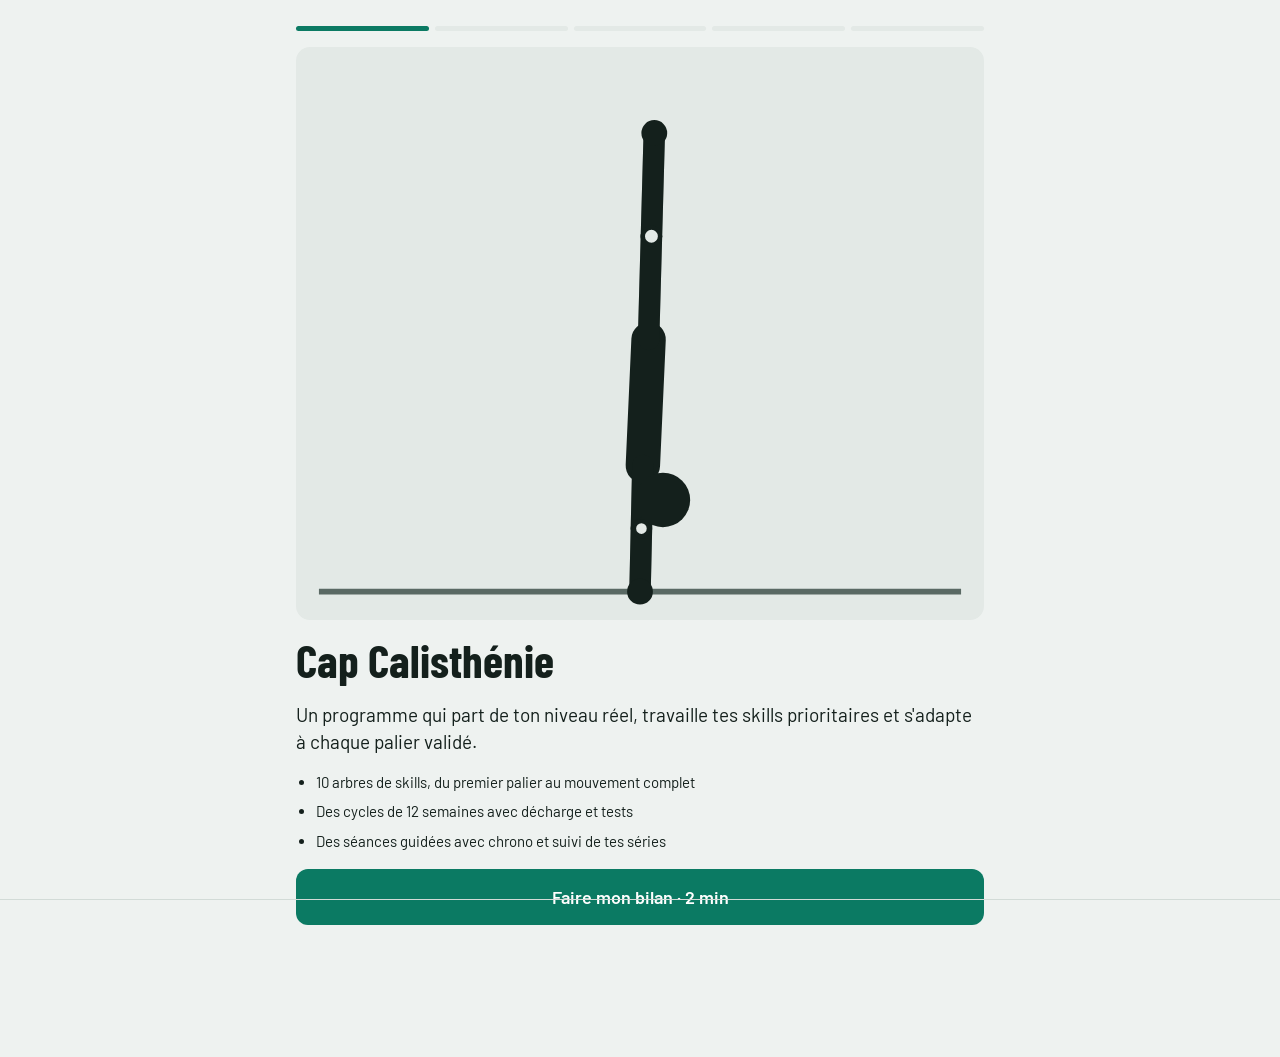
==== commit 5447099b: "Show a running chrono for rep sets and the total session time Co-Authored-By: Claude Opus 5.5 <norep" ====
--- a/index.html
+++ b/index.html
@@ -244,6 +244,11 @@
   background: radial-gradient(closest-side, var(--bg) 84%, transparent 85%), conic-gradient(var(--accent) calc(var(--p) * 360deg), var(--sunk) 0); }
 .p-ring.rest { background: radial-gradient(closest-side, var(--bg) 84%, transparent 85%), conic-gradient(var(--p3) calc(var(--p) * 360deg), var(--sunk) 0); }
 .p-clock { font-size: 50px; font-weight: 700; }
+.p-total { font-size: 14px; font-weight: 600; color: var(--muted); }
+.p-ring.set { width: 120px; height: 120px; }
+.p-ring.set .p-clock { font-size: 40px; line-height: 1; }
+.p-ring-in { display: grid; justify-items: center; gap: 2px; }
+.p-ring-l { font-size: 12px; font-weight: 600; letter-spacing: .06em; text-transform: uppercase; color: var(--muted); }
 .p-sub { font-weight: 600; min-height: 1.4em; }
 .p-btns { display: flex; flex-wrap: wrap; gap: 10px; justify-content: center; }
 .p-note { max-width: 46ch; }
@@ -4925,6 +4930,42 @@
 render();
 
 
+/* =====================================================================
+   V11 : chronos visibles pendant la séance
+   Chrono de la série en cours (répétitions, exercices libres) et durée totale.
+   ===================================================================== */
+const fmtTotal = s => Math.floor(s / 60) + ":" + String(s % 60).padStart(2, "0");
+const chronoMode = rx => rx.mode === "reps" || rx.mode === "free";
+const _drawP11 = drawP;
+drawP = function () {
+  // Le chrono de série repart à chaque nouvelle série, pas quand on ajuste le compteur
+  const key = P.i + "-" + P.set;
+  if (P.phase === "ready" && P.readyKey !== key) { P.readyKey = key; P.setT0 = Date.now(); }
+  if (P.phase !== "ready") P.readyKey = null;
+  _drawP11();
+  const o = $("#player"); if (!o || !P.on) return;
+  const prog = o.querySelector(".p-prog");
+  if (prog && P.phase !== "done") prog.appendChild(h("span", { id: "p-total", class: "p-total num", "aria-label": "Durée de la séance" }, "⏱ " + fmtTotal(Math.floor((Date.now() - P.started) / 1000))));
+  if (P.phase === "ready" && chronoMode(P.rx) && !o.querySelector("#p-ring")) {
+    const sec = Math.floor((Date.now() - P.setT0) / 1000);
+    o.querySelector("#p-sub").before(h("div", { id: "p-ring", class: "p-ring set", style: "--p:" + (sec % 60) / 60, role: "timer", "aria-label": "Chrono de la série" },
+      h("div", { class: "p-ring-in" }, h("span", { id: "p-clock", class: "p-clock num" }, fmtClock(sec)), h("span", { class: "p-ring-l" }, "série"))));
+  }
+};
+const _tickP11 = tickP;
+tickP = function () {
+  _tickP11();
+  if (!P.on) return;
+  const tot = $("#p-total"); if (tot) tot.textContent = "⏱ " + fmtTotal(Math.floor((Date.now() - P.started) / 1000));
+  if (P.phase === "ready" && chronoMode(P.rx) && P.setT0) {
+    const c = $("#p-clock"), ring = $("#p-ring"), sec = (Date.now() - P.setT0) / 1000;
+    if (c) c.textContent = fmtClock(Math.floor(sec));
+    if (ring) ring.style.setProperty("--p", (sec % 60) / 60);
+  }
+};
+render();
+
+
 </script>
 
 </body>
